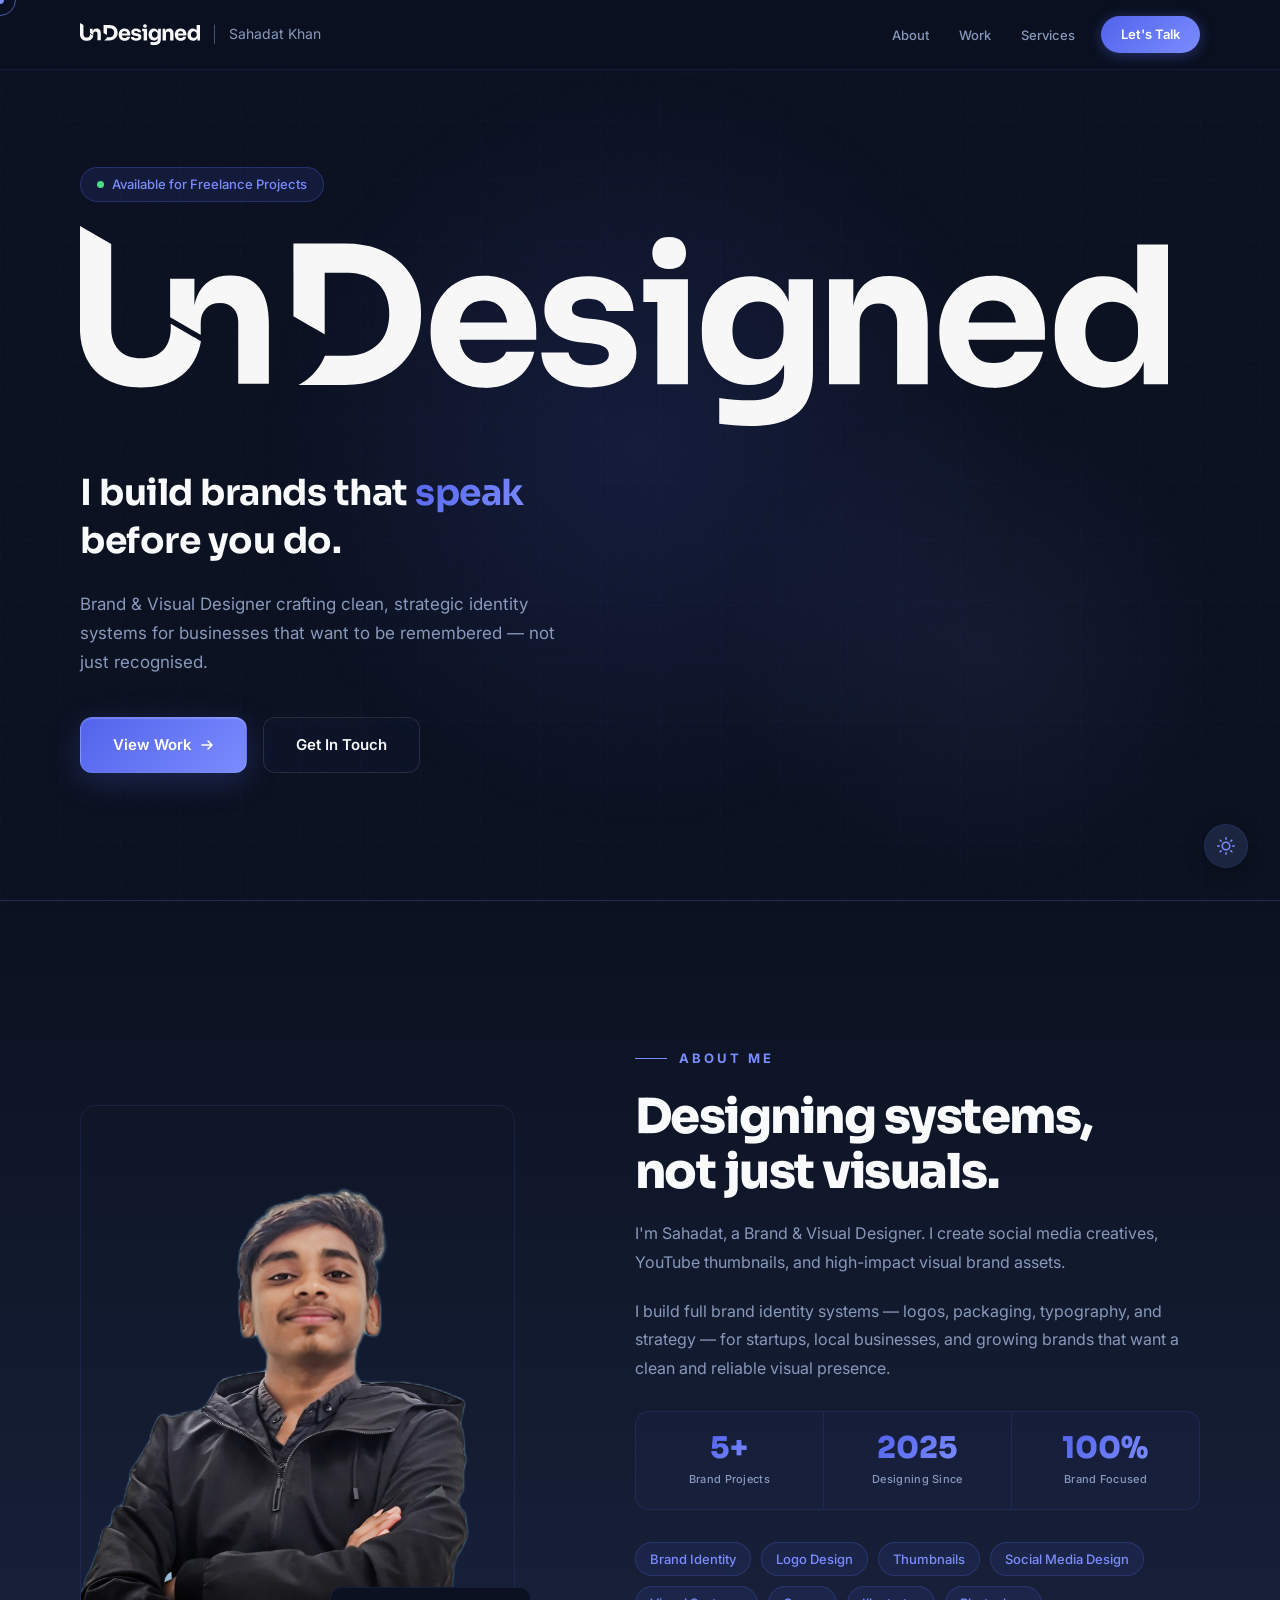
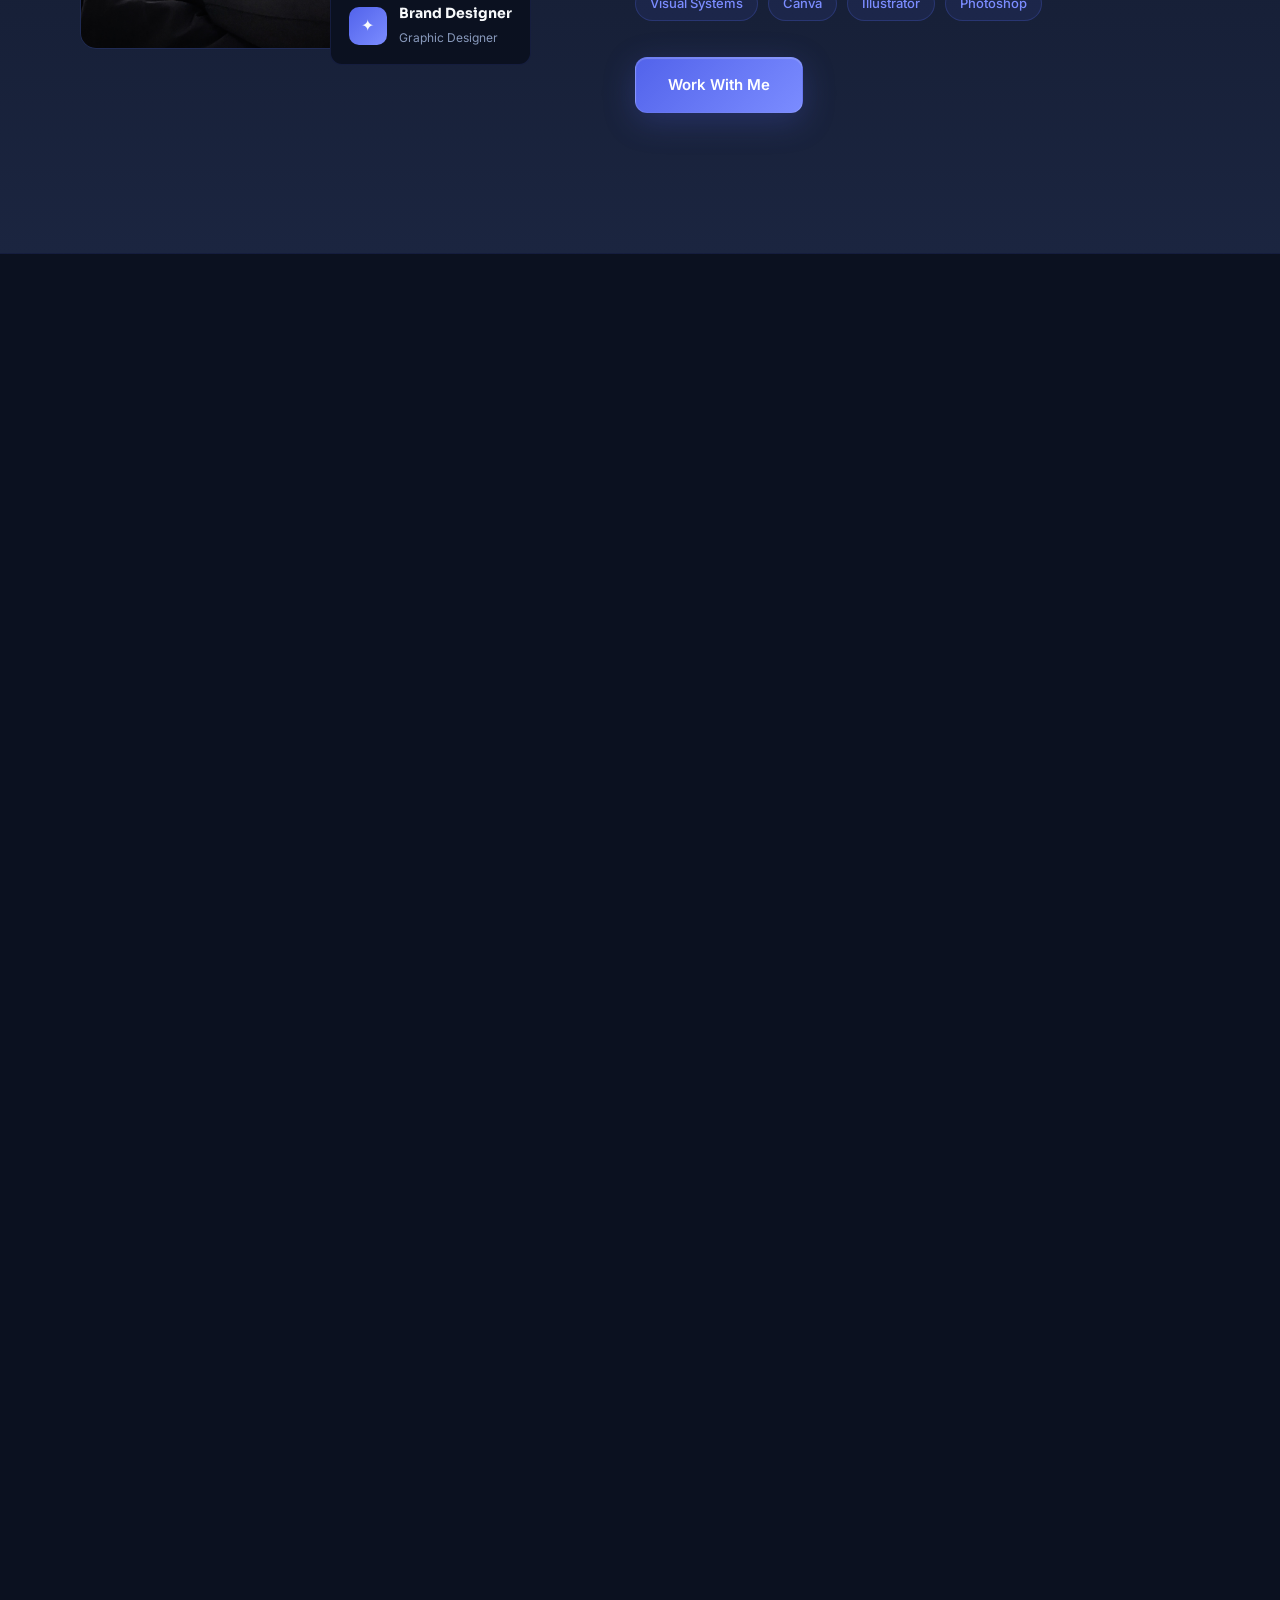
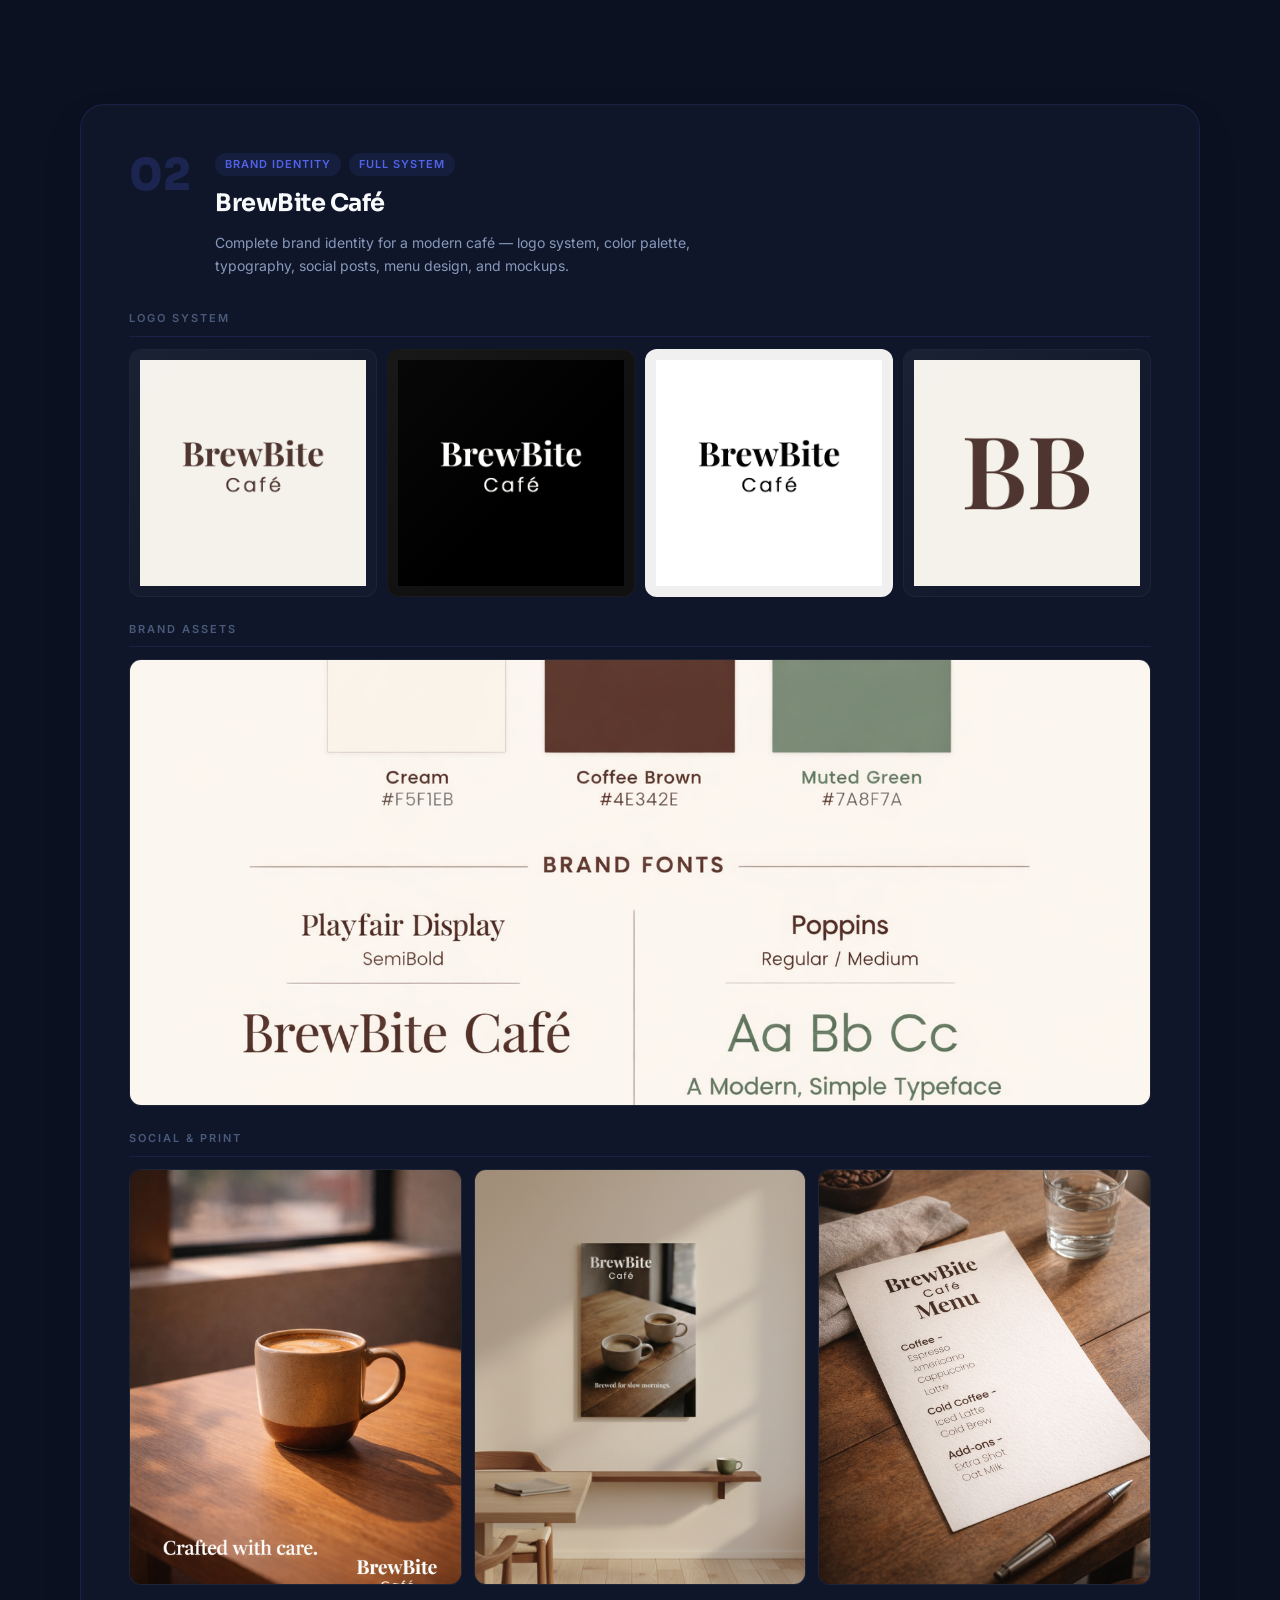
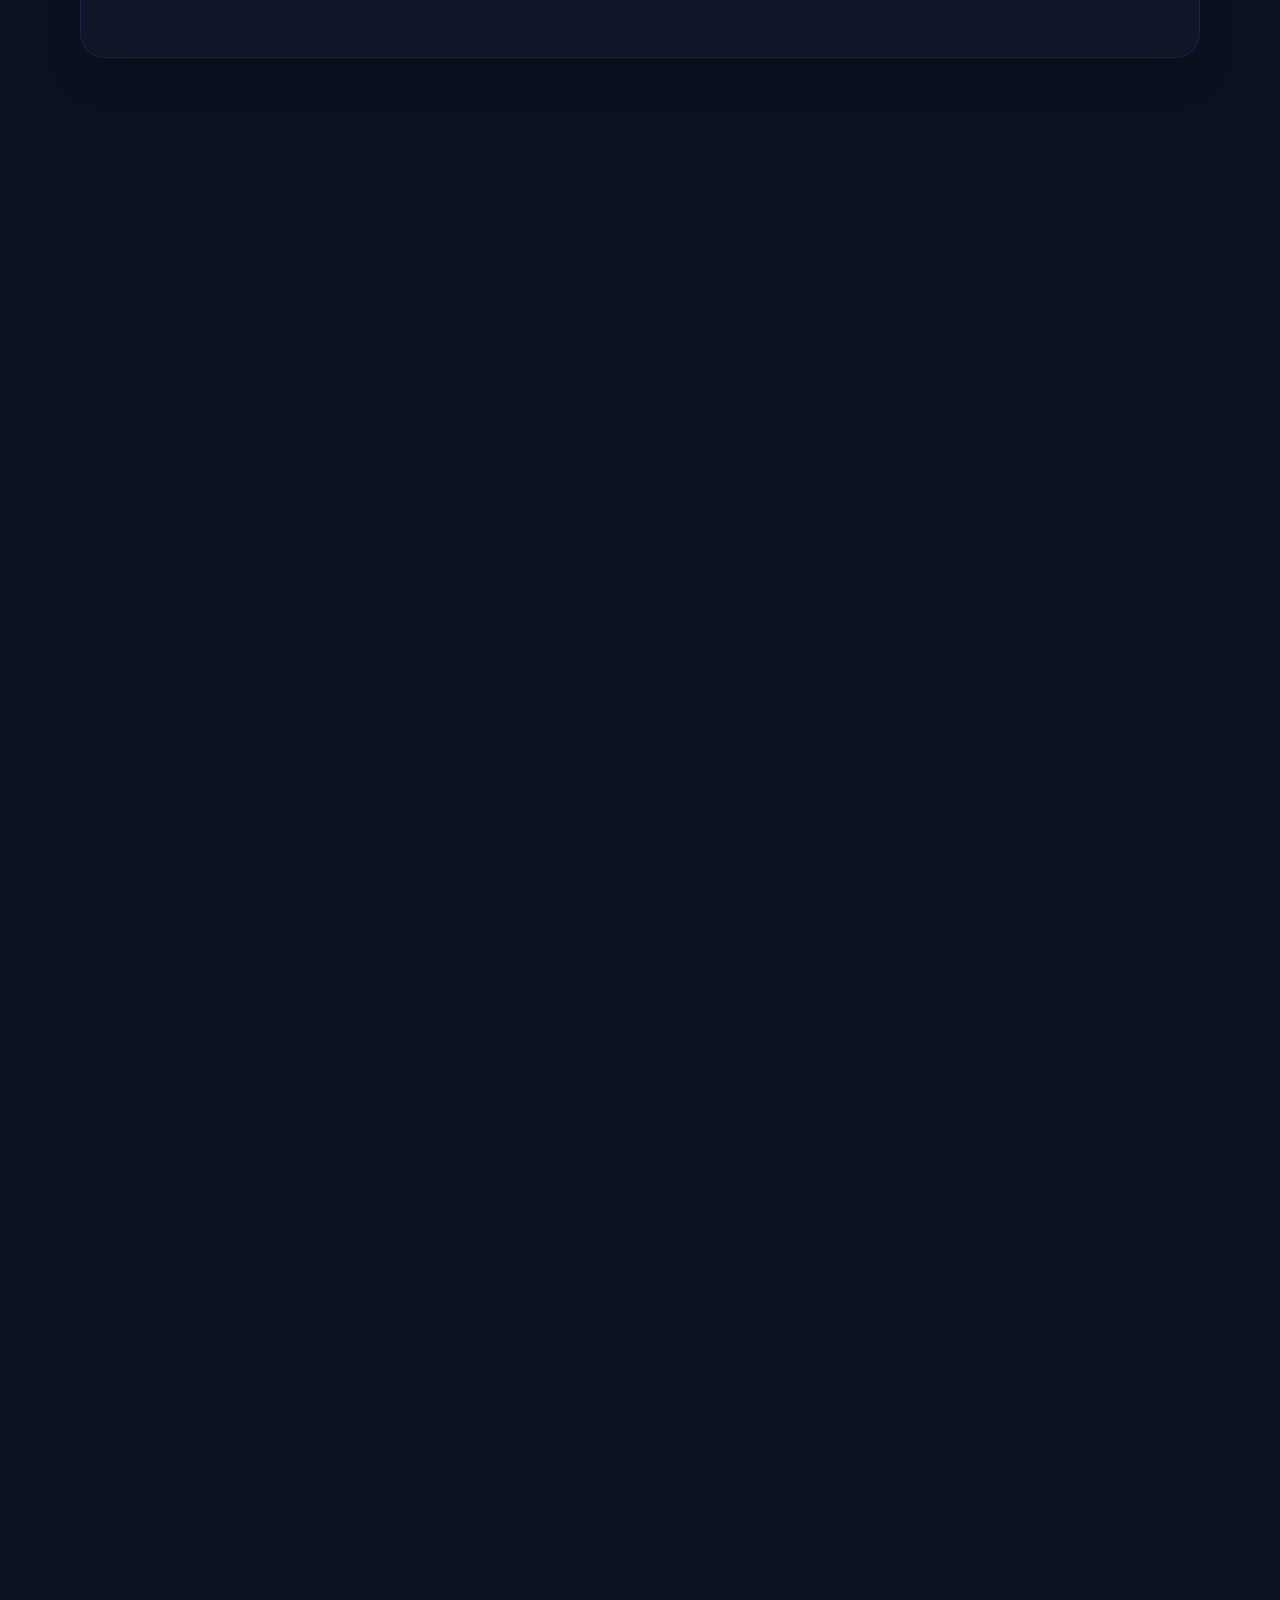
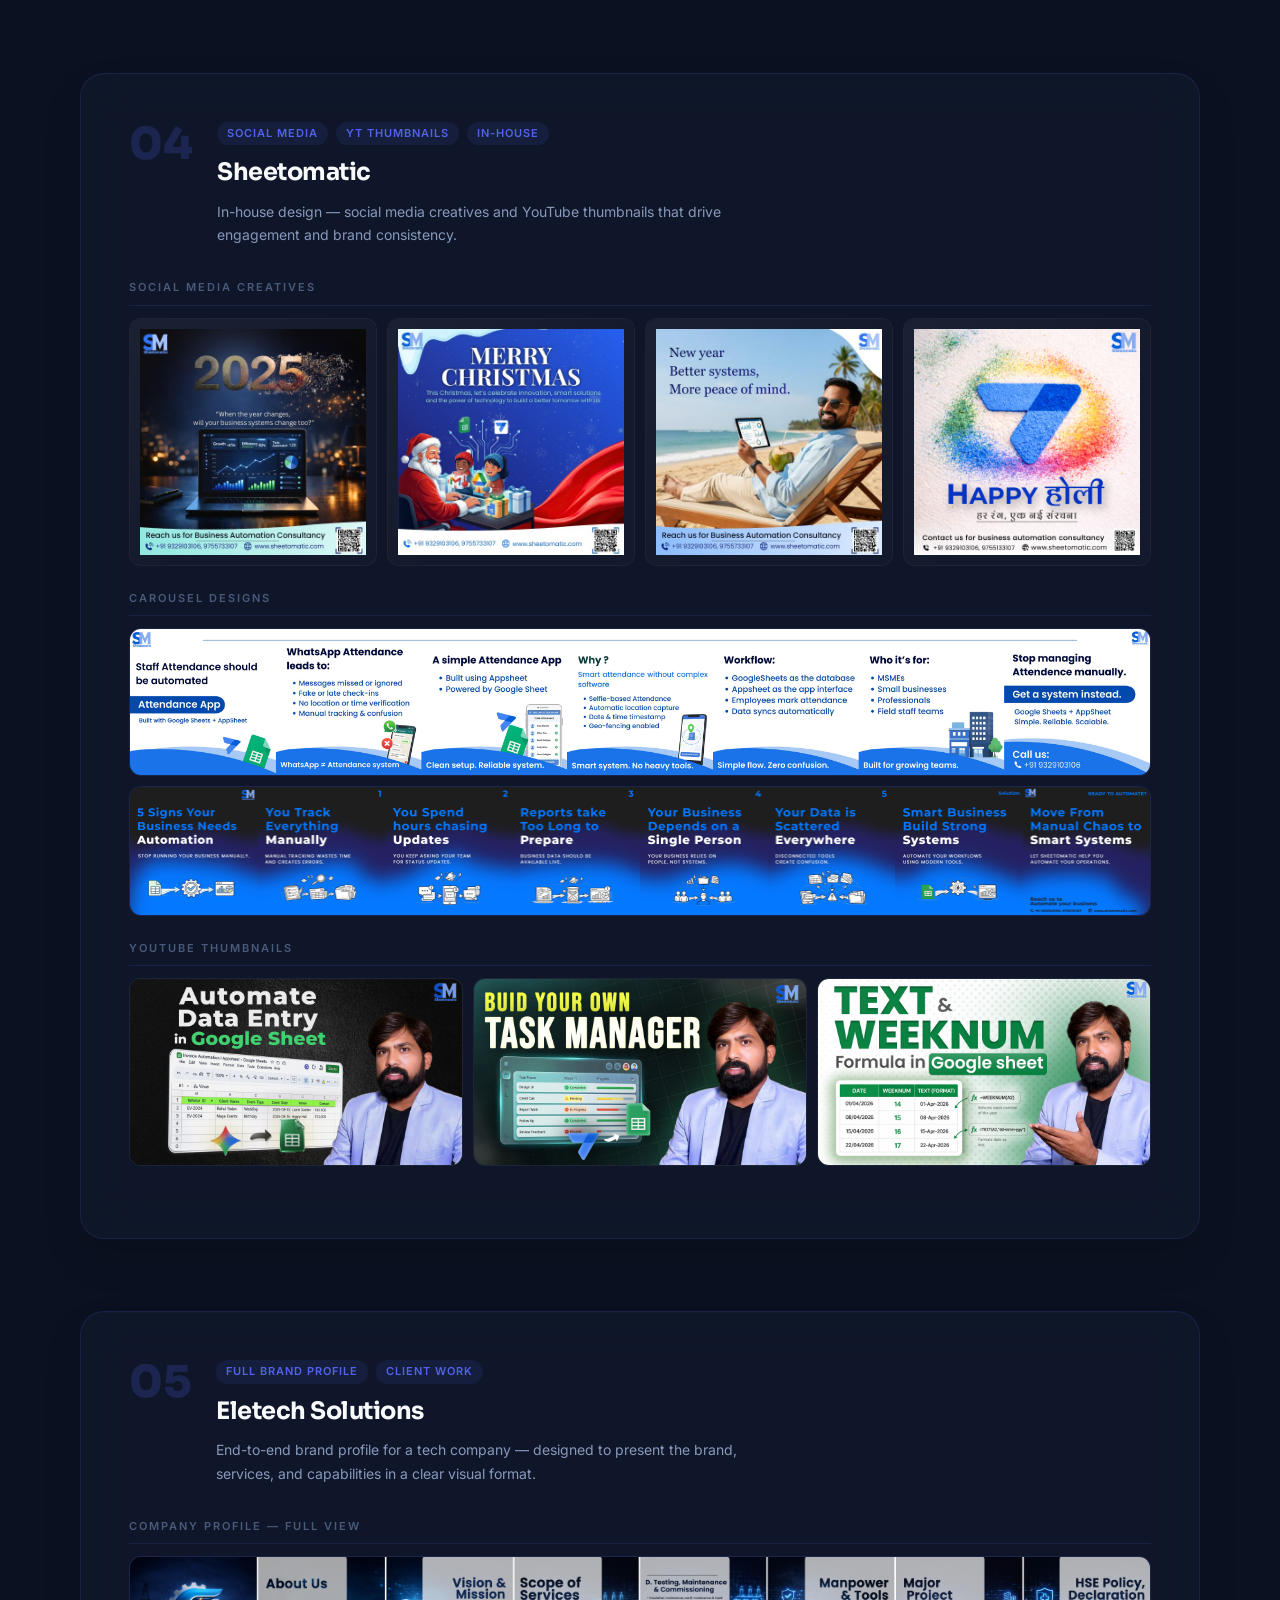
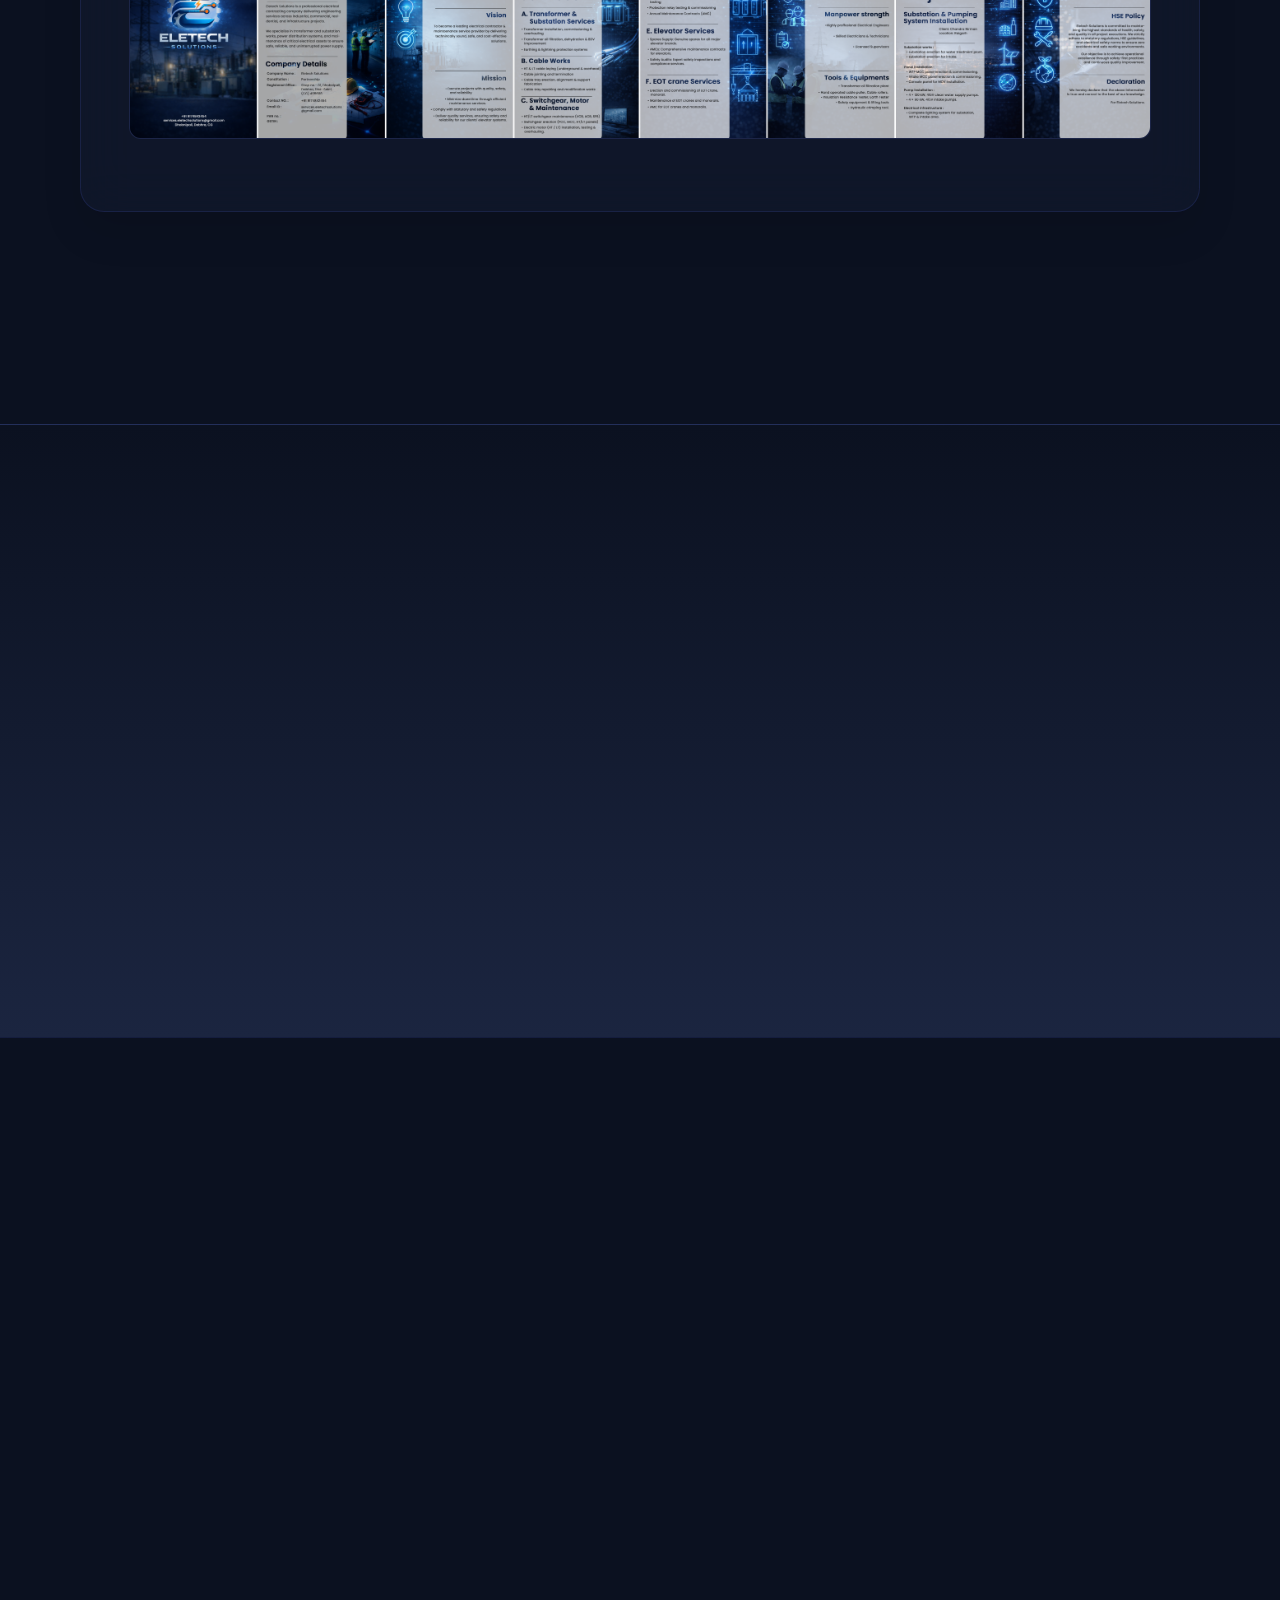
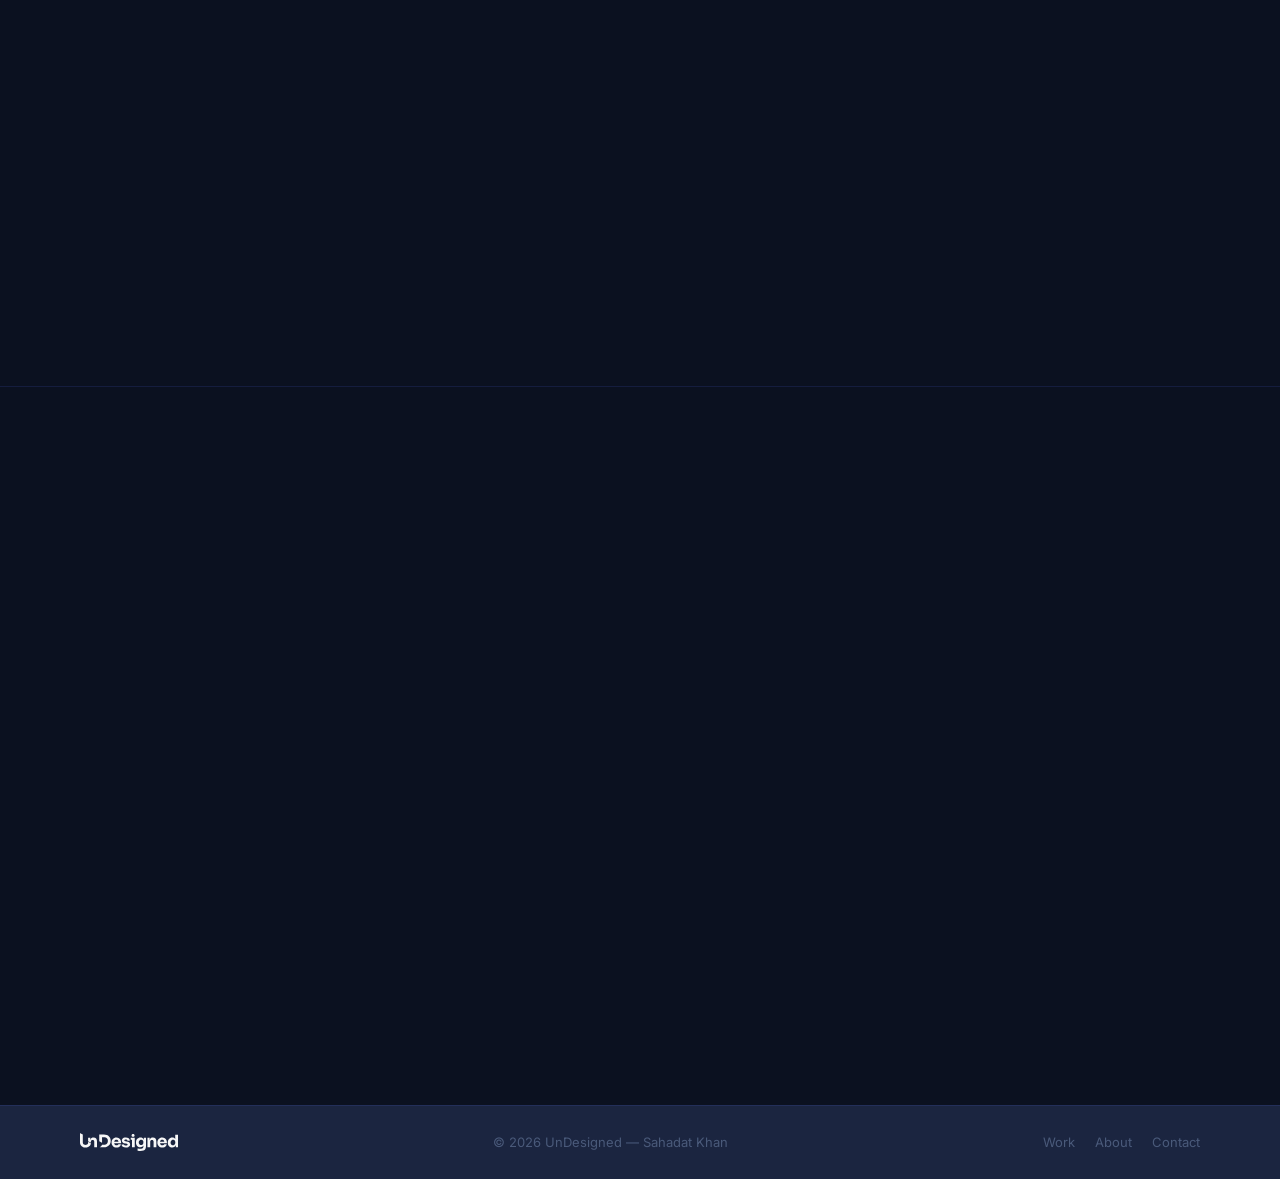
==== index.html @ 66d87f9f "Add files via upload" ====
<!DOCTYPE html>
<html lang="en">

<head>
  <meta charset="UTF-8" />
  <meta name="viewport" content="width=device-width, initial-scale=1.0" />
  <title>UnDesigned | Sahadat Khan</title>
  <meta name="description"
    content="Portfolio of Sahadat Khan — Brand & Visual Designer creating clean, strategic brand identities, logo systems, and visual systems for businesses." />
  <meta name="author" content="Sahadat Khan" />
  <meta name="keywords"
    content="Sahadat Khan, UnDesigned, Brand Designer, Logo Design, Visual Identity, Graphic Designer, Brand Identity, Social Media Design, Bhopal Designer, Indian Graphic Designer" />
  <meta name="robots" content="index, follow" />
  <meta name="google-site-verification" content="yFzTEDTWarodzRyk6BqdJRzDyFxJEC1rePec65aFAlQ" />
  <link rel="canonical" href="https://undesignedbysahadat.github.io/undesigned/" />
  <meta property="og:title" content="UnDesigned | Sahadat Khan — Brand & Visual Designer" />
  <meta property="og:description"
    content="Brand & Visual Designer creating clean, strategic brand identities and visual systems for businesses." />
  <meta property="og:type" content="website" />
  <meta property="og:url" content="https://undesignedbysahadat.github.io/undesigned/" />
  <meta property="og:image"
    content="https://undesignedbysahadat.github.io/undesigned/my Logo png/UnDesigned Logo_icon lite tp.png" />
  <meta property="og:site_name" content="UnDesigned" />
  <meta property="og:locale" content="en_IN" />
  <meta name="twitter:card" content="summary_large_image" />
  <meta name="twitter:title" content="UnDesigned | Sahadat Khan — Brand & Visual Designer" />
  <meta name="twitter:description"
    content="Brand & Visual Designer creating clean, strategic brand identities and visual systems for businesses." />
  <meta name="twitter:image"
    content="https://undesignedbysahadat.github.io/undesigned/my Logo png/UnDesigned Logo_icon lite tp.png" />
  <meta name="twitter:url" content="https://undesignedbysahadat.github.io/undesigned/" />
  <link rel="icon" type="image/svg+xml" href="my logo svg/UnDesigned Favicon dark-bg.svg" />
  <link rel="apple-touch-icon" href="my logo svg/UnDesigned Favicon dark-bg.svg" />
  <script
    type="application/ld+json">{"@context":"https://schema.org","@type":"Person","name":"Sahadat Khan","jobTitle":"Brand & Visual Designer","url":"https://undesignedbysahadat.github.io/undesigned/","image":"https://undesignedbysahadat.github.io/undesigned/images/sahadat.png","logo":"https://undesignedbysahadat.github.io/undesigned/my Logo png/UnDesigned Logo_icon lite tp.png","description":"Brand & Visual Designer specializing in logo systems, brand identity, and visual design for businesses.","email":"undesignedbysahadat@gmail.com","sameAs":["https://www.instagram.com/undesignedbysahadat/","https://wa.me/918305269282"],"knowsAbout":["Brand Identity","Logo Design","Visual Design","Social Media Design","Typography"]}</script>
  <link rel="preconnect" href="https://fonts.googleapis.com" />
  <link rel="preconnect" href="https://fonts.gstatic.com" crossorigin />
  <link
    href="https://fonts.googleapis.com/css2?family=Sora:wght@400;600;700;800&family=Inter:wght@400;500;600&display=swap"
    rel="stylesheet" />
  <link rel="stylesheet" href="style.css" />
  <script src="https://cdn.jsdelivr.net/npm/@emailjs/browser@4/dist/email.min.js"></script>
</head>

<body>

  <!-- PAGE LOADER -->
  <div class="page-loader" id="pageLoader">
    <div class="loader-logo">
      <img src="my logo svg/UnDesigned Logo_icon lite tp.svg" alt="UnDesigned" class="logo-lite" />
      <img src="my logo svg/UnDesigned Logo_icon dark tp.svg" alt="UnDesigned" class="logo-dark" />
      <div class="loader-bar">
        <div class="loader-fill" id="loaderFill"></div>
      </div>
    </div>
  </div>

  <!-- SCROLL PROGRESS BAR -->
  <div class="scroll-progress" id="scrollProgress"></div>

  <!-- BACK TO TOP & THEME TOGGLE FAB STACK -->
  <button class="back-to-top" id="backToTop" aria-label="Back to top">
    <svg width="18" height="18" viewBox="0 0 18 18" fill="none">
      <path d="M9 14V4M4 9l5-5 5 5" stroke="currentColor" stroke-width="1.8" stroke-linecap="round"
        stroke-linejoin="round" />
    </svg>
  </button>

  <button class="theme-toggle" id="themeToggle" aria-label="Toggle Theme">
    <svg class="sun-icon" width="18" height="18" viewBox="0 0 24 24" fill="none" stroke="currentColor" stroke-width="2"
      stroke-linecap="round" stroke-linejoin="round">
      <circle cx="12" cy="12" r="5"></circle>
      <line x1="12" y1="1" x2="12" y2="3"></line>
      <line x1="12" y1="21" x2="12" y2="23"></line>
      <line x1="4.22" y1="4.22" x2="5.64" y2="5.64"></line>
      <line x1="18.36" y1="18.36" x2="19.78" y2="19.78"></line>
      <line x1="1" y1="12" x2="3" y2="12"></line>
      <line x1="21" y1="12" x2="23" y2="12"></line>
      <line x1="4.22" y1="19.78" x2="5.64" y2="18.36"></line>
      <line x1="18.36" y1="5.64" x2="19.78" y2="4.22"></line>
    </svg>
    <svg class="moon-icon" width="18" height="18" viewBox="0 0 24 24" fill="none" stroke="currentColor" stroke-width="2"
      stroke-linecap="round" stroke-linejoin="round">
      <path d="M21 12.79A9 9 0 1 1 11.21 3 7 7 0 0 0 21 12.79z"></path>
    </svg>
  </button>

  <!-- LIGHTBOX -->
  <div class="lightbox" id="lightbox">
    <div class="lightbox-backdrop" id="lightboxBackdrop"></div>
    <button class="lightbox-close" id="lightboxClose">
      <svg width="20" height="20" viewBox="0 0 20 20" fill="none">
        <path d="M3 3l14 14M17 3L3 17" stroke="currentColor" stroke-width="2" stroke-linecap="round" />
      </svg>
    </button>
    <img class="lightbox-img" id="lightboxImg" src="" alt="" />
  </div>

  <!-- MOBILE MENU -->
  <div class="mobile-menu" id="mobileMenu">
    <ul>
      <li><a href="#about" class="mobile-link">About</a></li>
      <li><a href="#work" class="mobile-link">Work</a></li>
      <li><a href="#services" class="mobile-link">Services</a></li>
      <li><a href="#contact" class="mobile-link mobile-link-cta">Let's Talk</a></li>
    </ul>
  </div>

  <div class="cursor-dot" id="cursorDot"></div>
  <div class="cursor-ring" id="cursorRing"></div>

  <!-- NAVBAR -->
  <nav class="navbar fullwidth" id="navbar">
    <div class="nav-inner" id="navInner">
      <a href="#home" class="nav-logo">
        <img src="my logo svg/UnDesigned Logo_wordmark lite.svg" alt="UnDesigned" class="nav-logo-wordmark logo-lite" />
        <img src="my logo svg/UnDesigned Logo_wordmark dark.svg" alt="UnDesigned" class="nav-logo-wordmark logo-dark" />
        <span class="nav-logo-sep">|</span>
        <span class="nav-logo-name">Sahadat Khan</span>
      </a>
      <ul class="nav-links" id="navLinks">
        <li><a href="#about">About</a></li>
        <li><a href="#work">Work</a></li>
        <li><a href="#services">Services</a></li>
      </ul>
      <a href="#contact" class="nav-cta">Let's Talk</a>
      <button class="hamburger" id="hamburger" aria-label="Menu">
        <span></span><span></span><span></span>
      </button>
    </div>
  </nav>

  <!-- HERO — stats removed -->
  <section class="hero" id="home">
    <div class="hero-grid-lines"></div>
    <div class="hero-glow"></div>
    <div class="hero-glow-2"></div>
    <div class="hero-content">
      <div class="hero-badge">
        <span class="badge-dot"></span>
        Available for Freelance Projects
      </div>
      <div class="hero-big-title">
        <img src="my logo svg/UnDesigned Logo_wordmark lite.svg" alt="UnDesigned" class="hero-wordmark logo-lite" />
        <img src="my logo svg/UnDesigned Logo_wordmark dark.svg" alt="UnDesigned" class="hero-wordmark logo-dark" />
      </div>
      <h1 class="hero-title">
        I build brands that <span class="accent-word">speak</span><br>before you do.
      </h1>
      <p class="hero-subtitle">
        Brand & Visual Designer crafting clean, strategic identity systems for businesses that want to be remembered —
        not just recognised.
      </p>
      <div class="hero-actions">
        <a href="#work" class="btn-primary">
          View Work
          <svg width="14" height="14" viewBox="0 0 14 14" fill="none">
            <path d="M2 7h10M8 3l4 4-4 4" stroke="currentColor" stroke-width="1.5" stroke-linecap="round"
              stroke-linejoin="round" />
          </svg>
        </a>
        <a href="#contact" class="btn-secondary">Get In Touch</a>
      </div>
    </div>
  </section>

  <!-- ABOUT — stats moved here -->
  <section id="about">
    <div class="about-grid">
      <div class="about-image-wrap reveal">
        <div class="about-image-box">
          <img src="otheri imgs/sahadat.png" alt="Sahadat Khan" />
        </div>
        <div class="about-image-badge">
          <div class="badge-icon">✦</div>
          <div class="badge-text">
            <strong>Brand Designer</strong>
            <span>Graphic Designer</span>
          </div>
        </div>
      </div>
      <div class="about-text reveal">
        <div class="section-label">About Me</div>
        <h2 class="section-title">Designing systems,<br>not just visuals.</h2>
        <p class="about-desc">
          I'm Sahadat, a Brand & Visual Designer. I create social
          media creatives, YouTube thumbnails, and high-impact visual brand assets.
        </p>
        <p class="about-desc">
          I build full brand identity systems — logos, packaging, typography, and strategy — for
          startups, local businesses, and growing brands that want a clean and reliable visual presence.
        </p>

        <!-- STATS with counter animation -->
        <div class="about-stats">
          <div class="about-stat">
            <div class="about-stat-number" data-target="5" data-suffix="+">0</div>
            <div class="about-stat-label">Brand Projects</div>
          </div>
          <div class="about-stat">
            <div class="about-stat-number" data-target="2025" data-suffix="">0</div>
            <div class="about-stat-label">Designing Since</div>
          </div>
          <div class="about-stat">
            <div class="about-stat-number" data-target="100" data-suffix="%">0</div>
            <div class="about-stat-label">Brand Focused</div>
          </div>
        </div>

        <div class="about-skills">
          <span class="skill-tag">Brand Identity</span>
          <span class="skill-tag">Logo Design</span>
          <span class="skill-tag">Thumbnails</span>
          <span class="skill-tag">Social Media Design</span>
          <span class="skill-tag">Visual Systems</span>
          <span class="skill-tag">Canva</span>
          <span class="skill-tag">Illustrator</span>
          <span class="skill-tag">Photoshop</span>
        </div>
        <a href="#contact" class="btn-primary">Work With Me</a>
      </div>
    </div>
  </section>

  <!-- WORK -->
  <section id="work">
    <div class="work-header reveal">
      <div>
        <div class="section-label">Selected Work</div>
        <h2 class="section-title">Brand ecosystems<br>I've built.</h2>
      </div>
      <p class="section-subtitle" style="margin:0;max-width:300px;">Each project is a complete visual system — not just
        a logo.</p>
    </div>

    <!-- 01 LOGO FOLIO -->
    <div class="project-section reveal" id="proj-logos">
      <div class="proj-header">
        <div class="proj-index">01</div>
        <div>
          <div class="card-tags"><span class="card-tag">Logo Design</span><span class="card-tag">Multi-project</span>
          </div>
          <h3 class="proj-title">Logo Folio</h3>
          <p class="proj-desc">A curated collection of logos across different industries — showing range, strategic
            thinking, and visual style.</p>
        </div>
      </div>
      <div class="proj-assets-grid logos-grid">
        <div class="asset-cell lightbox-trigger"><img src="my logo svg/UnDesigned Logo_icon lite tp.svg"
            alt="UnDesigned Logo" /></div>
        <div class="asset-cell lightbox-trigger"><img src="brewbite images/BrewBite Logo Primary.png"
            alt="BrewBite Primary" />
        </div>
        <div class="asset-cell lightbox-trigger dark-cell"><img src="brewbite images/BrewBite Logo White.png"
            alt="BrewBite White" /></div>
        <div class="asset-cell lightbox-trigger light-cell"><img src="brewbite images/BrewBite Logo Black.png"
            alt="BrewBite Black" /></div>
        <div class="asset-cell lightbox-trigger"><img src="brewbite images/BrewBite Icon.png" alt="BrewBite Icon" />
        </div>
        <div class="asset-cell lightbox-trigger"><img src="logofolio/Dream girl's wear shop logo.jpeg"
            alt="Dream Girl Logo" /></div>
      </div>
    </div>

    <!-- 02 BREWBITE -->
    <div class="project-section reveal" id="proj-brewbite">
      <div class="proj-header">
        <div class="proj-index">02</div>
        <div>
          <div class="card-tags"><span class="card-tag">Brand Identity</span><span class="card-tag">Full System</span>
          </div>
          <h3 class="proj-title">BrewBite Café</h3>
          <p class="proj-desc">Complete brand identity for a modern café — logo system, color palette, typography,
            social posts, menu design, and mockups.</p>
        </div>
      </div>
      <div class="proj-subsection">
        <div class="proj-sub-label">Logo System</div>
        <div class="proj-assets-grid brewbite-logos">
          <div class="asset-cell lightbox-trigger"><img src="brewbite images/BrewBite Logo Primary.png"
              alt="Primary Logo" />
          </div>
          <div class="asset-cell lightbox-trigger dark-cell"><img src="brewbite images/BrewBite Logo White.png"
              alt="White Logo" /></div>
          <div class="asset-cell lightbox-trigger light-cell"><img src="brewbite images/BrewBite Logo Black.png"
              alt="Black Logo" /></div>
          <div class="asset-cell lightbox-trigger"><img src="brewbite images/BrewBite Icon.png" alt="Icon Logo" /></div>
        </div>
      </div>
      <div class="proj-subsection">
        <div class="proj-sub-label">Brand Assets</div>
        <div class="proj-assets-grid">
          <div class="asset-cell lightbox-trigger wide-cell"><img src="brewbite images/BrewBite Brand Assets.png"
              alt="Brand Assets" /></div>
        </div>
      </div>
      <div class="proj-subsection">
        <div class="proj-sub-label">Social & Print</div>
        <div class="proj-assets-grid brew-print">
          <div class="asset-cell lightbox-trigger brew-print-cell"><img
              src="brewbite images/BrewBite SM ProductFocus.png" alt="Social Post" /></div>
          <div class="asset-cell lightbox-trigger brew-print-cell"><img src="brewbite images/BrewBite Poster Mockup.png"
              alt="Poster Mockup" /></div>
          <div class="asset-cell lightbox-trigger brew-print-cell"><img src="brewbite images/BrewBite Menu Mockup.png"
              alt="Menu Mockup" /></div>
        </div>
      </div>
    </div>

    <!-- 03 GLOWERA -->
    <div class="project-section reveal" id="proj-glowera">
      <div class="proj-header">
        <div class="proj-index">03</div>
        <div>
          <div class="card-tags"><span class="card-tag">Skincare Brand</span><span class="card-tag">Self-initiated
              Concept</span></div>
          <h3 class="proj-title">Glowera</h3>
          <p class="proj-desc">Self-initiated skincare brand concept — identity system, packaging design for serum,
            cream & product box, and social creatives.</p>
        </div>
      </div>
      <div class="proj-subsection">
        <div class="proj-sub-label">Brand Identity</div>
        <div class="proj-assets-grid glowera-identity">
          <div class="placeholder-cell square-cell">+ Logo</div>
          <div class="placeholder-cell square-cell">+ Color Palette</div>
          <div class="placeholder-cell square-cell">+ Typography</div>
        </div>
      </div>
      <div class="proj-subsection">
        <div class="proj-sub-label">Packaging</div>
        <div class="proj-assets-grid glowera-pack">
          <div class="placeholder-cell tall-cell">+ Serum Bottle</div>
          <div class="placeholder-cell tall-cell">+ Cream Jar</div>
          <div class="placeholder-cell tall-cell">+ Product Box</div>
        </div>
      </div>
      <div class="proj-subsection">
        <div class="proj-sub-label">Social Creatives</div>
        <div class="proj-assets-grid glowera-social">
          <div class="placeholder-cell square-cell">+ Social Creative 1</div>
          <div class="placeholder-cell square-cell">+ Social Creative 2</div>
          <div class="placeholder-cell square-cell">+ Social Creative 3</div>
          <div class="placeholder-cell square-cell">+ Social Creative 4</div>
        </div>
      </div>
    </div>

    <!-- 04 SHEETOMATIC -->
    <div class="project-section reveal" id="proj-sheetomatic">
      <div class="proj-header">
        <div class="proj-index">04</div>
        <div>
          <div class="card-tags"><span class="card-tag">Social Media</span><span class="card-tag">YT
              Thumbnails</span><span class="card-tag">In-house</span></div>
          <h3 class="proj-title">Sheetomatic</h3>
          <p class="proj-desc">In-house design — social media creatives and YouTube thumbnails that
            drive engagement and brand consistency.</p>
        </div>
      </div>
      <div class="proj-subsection">
        <div class="proj-sub-label">Social Media Creatives</div>
        <div class="proj-assets-grid sheet-social">
          <div class="asset-cell lightbox-trigger ratio-1-1"><img src="sheetomatic/Diwali Post.jpg" alt="Diwali Post" />
          </div>
          <div class="asset-cell lightbox-trigger ratio-1-1"><img src="sheetomatic/Christmas Post.jpg"
              alt="Christmas Post" /></div>
          <div class="asset-cell lightbox-trigger ratio-1-1"><img src="sheetomatic/New Year Post.jpg"
              alt="New Year Post" />
          </div>
          <div class="asset-cell lightbox-trigger ratio-1-1"><img src="sheetomatic/Holi post.png" alt="Holi Post" />
          </div>
        </div>
      </div>
      <div class="proj-subsection">
        <div class="proj-sub-label">Carousel Designs</div>
        <div class="carousel-full-wrap">
          <img src="sheetomatic/Carousel Attendance.png" alt="Carousel 1" class="carousel-full-img" />
        </div>
        <div class="carousel-full-wrap" style="margin-top:10px;">
          <img src="sheetomatic/automation carousel horizontal.png" alt="Carousel 2" class="carousel-full-img" />
        </div>
      </div>
      <div class="proj-subsection">
        <div class="proj-sub-label">YouTube Thumbnails</div>
        <div class="proj-assets-grid yt-grid">
          <div class="asset-cell lightbox-trigger ratio-16-9"><img src="sheetomatic/automate data entry thumbnail.png"
              alt="YT Thumbnail 1" /></div>
          <div class="asset-cell lightbox-trigger ratio-16-9"><img src="sheetomatic/own task manager thumbnail.png"
              alt="YT Thumbnail 2" /></div>
          <div class="asset-cell lightbox-trigger ratio-16-9"><img src="sheetomatic/Text & Weeknum thumbnail.png"
              alt="YT Thumbnail 3" /></div>
        </div>
      </div>
    </div>

    <!-- 05 ELETECH -->
    <div class="project-section reveal" id="proj-eletech">
      <div class="proj-header">
        <div class="proj-index">05</div>
        <div>
          <div class="card-tags"><span class="card-tag">Full Brand Profile</span><span class="card-tag">Client
              Work</span></div>
          <h3 class="proj-title">Eletech Solutions</h3>
          <p class="proj-desc">End-to-end brand profile for a tech company — designed to present the brand, services,
            and capabilities in a clear visual format.</p>
        </div>
      </div>
      <div class="proj-subsection">
        <div class="proj-sub-label">Company Profile — Full View</div>
        <div class="eletech-profile-wrap">
          <img src="otheri imgs/profile horizontal.png" alt="Eletech Company Profile" class="eletech-profile-img" />
        </div>
      </div>
    </div>

  </section>

  <!-- SERVICES -->
  <section id="services" class="services-section">
    <div class="reveal">
      <div class="section-label">What I Do</div>
      <h2 class="section-title">Services built for<br>real business impact.</h2>
    </div>
    <div class="services-grid">
      <div class="service-card reveal">
        <div class="service-header">
          <div class="service-icon">◈</div>
          <div class="service-title">Logo & Brand Identity</div>
          <div class="service-arrow">↓</div>
        </div>
        <div class="service-body">
          <p class="service-desc">Clean, strategic brand design built to leave a lasting mark, from standalone logos to
            full visual identity systems.</p>
          <ul class="service-list">
            <li>Logos Only (Strategic Visual Marks)</li>
            <li>Full Brand System & Strategy</li>
            <li>Custom Color & Typography Systems</li>
            <li>Complete Brand Guidelines</li>
          </ul>
        </div>
      </div>
      <div class="service-card reveal">
        <div class="service-header">
          <div class="service-icon">◆</div>
          <div class="service-title">Visual & Content Design</div>
          <div class="service-arrow">↓</div>
        </div>
        <div class="service-body">
          <p class="service-desc">High-performance social media creatives, carousels, YouTube thumbnails, brand
            profiles, packaging, and content templates that drive engagement.</p>
          <ul class="service-list">
            <li>Social Media Creatives (Instagram / LinkedIn)</li>
            <li>Carousel Designs</li>
            <li>High-CTR YouTube Thumbnails</li>
            <li>Company / Brand Profile Design</li>
            <li>Packaging Design</li>
            <li>Reels & Stories Cover Assets</li>
            <li>Canva & Illustrator Template Sets</li>
          </ul>
        </div>
      </div>
    </div>
  </section>

  <!-- FAQ -->
  <section id="faq" class="faq-section">
    <div class="faq-inner reveal">
      <div class="section-label">FAQ</div>
      <h2 class="section-title">Frequently asked<br>questions.</h2>
      <div class="faq-grid">
        <div class="faq-item">
          <button class="faq-question">
            <span>What is your design process?</span>
            <span class="faq-arrow">
              <svg width="12" height="12" viewBox="0 0 12 12" fill="none">
                <path d="M2.5 4.5l3.5 3.5 3.5-3.5" stroke="currentColor" stroke-width="1.8" stroke-linecap="round"
                  stroke-linejoin="round" />
              </svg>
            </span>
          </button>
          <div class="faq-answer">
            <p>My process starts with research and strategy. We define your brand goals, target audience, and visual
              style first. Then, I design concepts, refine them based on your feedback, and deliver the final assets
              ready for print and digital use.</p>
          </div>
        </div>
        <div class="faq-item">
          <button class="faq-question">
            <span>What deliverables are included in a full branding project?</span>
            <span class="faq-arrow">
              <svg width="12" height="12" viewBox="0 0 12 12" fill="none">
                <path d="M2.5 4.5l3.5 3.5 3.5-3.5" stroke="currentColor" stroke-width="1.8" stroke-linecap="round"
                  stroke-linejoin="round" />
              </svg>
            </span>
          </button>
          <div class="faq-answer">
            <p>A full brand identity includes a comprehensive logo system (primary, wordmark, submark, and favicon in
              all print/web formats like AI, SVG, PNG, and PDF), a custom color palette, typography guidelines, brand
              elements/patterns, and a Brand Guideline PDF.</p>
          </div>
        </div>
        <div class="faq-item">
          <button class="faq-question">
            <span>How long does a typical project take?</span>
            <span class="faq-arrow">
              <svg width="12" height="12" viewBox="0 0 12 12" fill="none">
                <path d="M2.5 4.5l3.5 3.5 3.5-3.5" stroke="currentColor" stroke-width="1.8" stroke-linecap="round"
                  stroke-linejoin="round" />
              </svg>
            </span>
          </button>
          <div class="faq-answer">
            <p>Brand identity systems usually take 2 to 3 weeks from strategy to delivery. For social creatives or
              thumbnails, turnaround is typically 24-48 hours depending on requirements and availability.</p>
          </div>
        </div>
        <div class="faq-item">
          <button class="faq-question">
            <span>Do you design templates that I can edit myself?</span>
            <span class="faq-arrow">
              <svg width="12" height="12" viewBox="0 0 12 12" fill="none">
                <path d="M2.5 4.5l3.5 3.5 3.5-3.5" stroke="currentColor" stroke-width="1.8" stroke-linecap="round"
                  stroke-linejoin="round" />
              </svg>
            </span>
          </button>
          <div class="faq-answer">
            <p>Yes! I design editable, premium Canva or Illustrator templates for social media posts, stories, and
              presentations so you can easily maintain brand consistency on the fly.</p>
          </div>
        </div>
        <div class="faq-item">
          <button class="faq-question">
            <span>How do we get started?</span>
            <span class="faq-arrow">
              <svg width="12" height="12" viewBox="0 0 12 12" fill="none">
                <path d="M2.5 4.5l3.5 3.5 3.5-3.5" stroke="currentColor" stroke-width="1.8" stroke-linecap="round"
                  stroke-linejoin="round" />
              </svg>
            </span>
          </button>
          <div class="faq-answer">
            <p>Simply scroll down to the Contact section, choose your service type, and share your project details. You
              can also book a call or message me directly on WhatsApp to chat instantly!</p>
          </div>
        </div>
      </div>
    </div>
  </section>

  <!-- CONTACT -->
  <section id="contact">
    <div class="contact-inner reveal">
      <div class="section-label">Contact</div>
      <h2 class="section-title">Let's build something<br>worth remembering.</h2>
      <p class="section-subtitle" style="margin:16px auto 0;text-align:center;">
        Whether you need a full brand identity or a quick creative — I'd love to hear about your project.
      </p>
      <a href="mailto:undesignedbysahadat@gmail.com" class="contact-email">undesignedbysahadat@gmail.com</a>

      <div class="contact-socials">
        <!-- WhatsApp -->
        <a href="https://wa.me/918305269282?text=Hi%20Sahadat!%20I%20came%20across%20your%20portfolio%20and%20I%27m%20interested%20in%20working%20with%20you.%20Could%20we%20discuss%20my%20project%3F"
          target="_blank" class="social-btn" aria-label="Chat on WhatsApp">
          <img src="otheri imgs/whatsapp icon.svg" alt="WhatsApp" class="social-btn-icon whatsapp-icon" width="18"
            height="18" />
          WhatsApp
        </a>
        <!-- Instagram -->
        <a href="https://www.instagram.com/undesignedbysahadat/" target="_blank" class="social-btn"
          aria-label="Visit Instagram">
          <svg class="social-btn-icon" width="18" height="18" viewBox="0 0 24 24" fill="none" stroke="currentColor"
            stroke-width="2" stroke-linecap="round" stroke-linejoin="round">
            <rect x="2" y="2" width="20" height="20" rx="5" ry="5"></rect>
            <path d="M16 11.37A4 4 0 1 1 12.63 8 4 4 0 0 1 16 11.37z"></path>
            <line x1="17.5" y1="6.5" x2="17.51" y2="6.5"></line>
          </svg>
          Instagram
        </a>
        <!-- Book a Call -->
        <a href="YOUR_CALENDLY_LINK" target="_blank" class="social-btn" id="calendlyBtn" aria-label="Book a Call">
          <svg class="social-btn-icon" width="18" height="18" viewBox="0 0 24 24" fill="none" stroke="currentColor"
            stroke-width="2" stroke-linecap="round" stroke-linejoin="round">
            <rect x="3" y="4" width="18" height="18" rx="2" ry="2"></rect>
            <line x1="16" y1="2" x2="16" y2="6"></line>
            <line x1="8" y1="2" x2="8" y2="6"></line>
            <line x1="3" y1="10" x2="21" y2="10"></line>
          </svg>
          Book a Call
        </a>
        <!-- Email form trigger -->
        <button class="social-btn form-trigger" id="formTrigger" aria-label="Open Project Form">
          <svg class="social-btn-icon" width="18" height="18" viewBox="0 0 24 24" fill="none" stroke="currentColor"
            stroke-width="2" stroke-linecap="round" stroke-linejoin="round">
            <path d="M4 4h16c1.1 0 2 .9 2 2v12c0 1.1-.9 2-2 2H4c-1.1 0-2-.9-2-2V6c0-1.1.9-2 2-2z"></path>
            <polyline points="22,6 12,13 2,6"></polyline>
          </svg>
          Send Project Details
        </button>
      </div>

      <div class="contact-form-wrap" id="contactFormWrap">
        <form class="contact-form" id="contactForm">
          <div class="form-row">
            <div class="form-group">
              <label>Your Name</label>
              <input type="text" name="from_name" placeholder="John Doe" required />
            </div>
            <div class="form-group">
              <label>Email Address</label>
              <input type="email" name="reply_to" placeholder="you@example.com" required />
            </div>
          </div>
          <div class="form-group">
            <label>Project Type</label>
            <select name="project_type">
              <option value="">Select a service...</option>
              <option value="Brand Identity">Brand Identity Design</option>
              <option value="Logo Design">Logo Design</option>
              <option value="Social Media">Social & Content Design</option>
              <option value="Print Design">Print Design</option>
              <option value="Other">Other</option>
            </select>
          </div>
          <div class="form-group">
            <label>Tell me about your project</label>
            <textarea name="message" rows="4" placeholder="Brief description of what you need..."></textarea>
          </div>
          <button type="submit" class="btn-primary form-submit" id="formSubmitBtn">
            Send Message
            <svg width="14" height="14" viewBox="0 0 14 14" fill="none">
              <path d="M2 7h10M8 3l4 4-4 4" stroke="currentColor" stroke-width="1.5" stroke-linecap="round"
                stroke-linejoin="round" />
            </svg>
          </button>
          <div class="form-success" id="formSuccess">✅ Message sent! I'll get back to you within 24 hours.</div>
          <div class="form-error" id="formError">❌ Something went wrong. Please email me directly.</div>
        </form>
      </div>
    </div>
  </section>

  <!-- FOOTER -->
  <footer>
    <div class="footer-logo">
      <img src="my logo svg/UnDesigned Logo_wordmark lite.svg" alt="UnDesigned" class="footer-wordmark logo-lite" />
      <img src="my logo svg/UnDesigned Logo_wordmark dark.svg" alt="UnDesigned" class="footer-wordmark logo-dark" />
    </div>
    <div class="footer-copy">© 2026 UnDesigned — Sahadat Khan</div>
    <div class="footer-links">
      <a href="#work">Work</a>
      <a href="#about">About</a>
      <a href="#contact">Contact</a>
    </div>
  </footer>

  <script src="script.js"></script>
</body>

</html>
---- style.css ----
/* ═══════════════════════════════════════
   UnDesigned — style.css (COMPLETE)
   Sahadat Khan | Brand & Visual Designer
═══════════════════════════════════════ */

*,
*::before,
*::after {
  box-sizing: border-box;
  margin: 0;
  padding: 0;
}

:root {
  --dark: #0B1120;
  --dark2: #1B2540;
  --surface: #F8FAFC;
  --accent: #5263EB;
  --accent-light: #7B8CFF;
  --text-dim: #8899BB;
  --text-muted: #4A5A7A;
  --border: rgba(82, 99, 235, 0.15);
  --grad-a: linear-gradient(135deg, #5263EB, #7B8CFF);
  --grad-b: linear-gradient(180deg, #0B1120, #1B2540);
  --card-bg: rgba(27, 37, 64, 0.3);
  --service-card-bg: rgba(11, 17, 32, 0.7);
  --contact-form-bg: rgba(27, 37, 64, 0.4);
  --nav-bg: rgba(11, 17, 32, 0.45);
  --nav-island-bg: rgba(11, 17, 32, 0.5);
  --nav-island-border: rgba(255, 255, 255, 0.1);
  --mobile-menu-bg: rgba(11, 17, 32, 0.98);
  --cursor-dot: #7B8CFF;
  --cursor-ring: rgba(123, 140, 255, 0.6);
  --cursor-ring-hover: rgba(123, 140, 255, 0.9);
  --glow-1: radial-gradient(circle, rgba(82, 99, 235, 0.14) 0%, transparent 60%);
  --glow-2: radial-gradient(circle, rgba(123, 140, 255, 0.08) 0%, transparent 60%);
  --shadow-sm: 0 4px 20px rgba(0, 0, 0, 0.3);
  --shadow-md: 0 10px 30px rgba(0, 0, 0, 0.1), inset 0 1px 1px rgba(255, 255, 255, 0.02);
  --shadow-lg: 0 20px 40px rgba(0, 0, 0, 0.1), inset 0 1px 1px rgba(255, 255, 255, 0.02);
  --noise-opacity: 0.4;
  --input-bg: rgba(255, 255, 255, 0.04);
}

[data-theme="light"] {
  --dark: #F8FAFC;
  --dark2: #F1F5F9;
  --surface: #0B1120;
  --accent: #3B4DF2;
  --accent-light: #5263EB;
  --text-dim: #334155;
  --text-muted: #64748B;
  --border: rgba(82, 99, 235, 0.2);
  --grad-a: linear-gradient(135deg, #3B4DF2, #5263EB);
  --grad-b: linear-gradient(180deg, #F8FAFC, #E2E8F0);
  --card-bg: rgba(255, 255, 255, 0.7);
  --service-card-bg: rgba(255, 255, 255, 0.75);
  --contact-form-bg: rgba(255, 255, 255, 0.8);
  --nav-bg: rgba(248, 250, 252, 0.8);
  --nav-island-bg: rgba(255, 255, 255, 0.8);
  --nav-island-border: rgba(82, 99, 235, 0.15);
  --mobile-menu-bg: rgba(248, 250, 252, 0.98);
  --cursor-dot: #0B1120;
  --cursor-ring: rgba(11, 17, 32, 0.45);
  --cursor-ring-hover: rgba(59, 77, 242, 0.85);
  --glow-1: radial-gradient(circle, rgba(82, 99, 235, 0.08) 0%, transparent 60%);
  --glow-2: radial-gradient(circle, rgba(82, 99, 235, 0.04) 0%, transparent 60%);
  --shadow-sm: 0 4px 12px rgba(0, 0, 0, 0.05);
  --shadow-md: 0 10px 30px rgba(0, 0, 0, 0.05), inset 0 1px 1px rgba(255, 255, 255, 0.8);
  --shadow-lg: 0 20px 40px rgba(0, 0, 0, 0.08);
  --noise-opacity: 0.15;
  --input-bg: rgba(0, 0, 0, 0.03);
}

html {
  scroll-behavior: smooth;
}

/* Focus Accessibility */
*:focus-visible {
  outline: 2px solid var(--accent-light);
  outline-offset: 4px;
  border-radius: 4px;
}

input:focus-visible,
textarea:focus-visible,
select:focus-visible {
  outline: none;
}

body {
  background: var(--dark);
  color: var(--surface);
  font-family: 'Inter', sans-serif;
  font-size: 16px;
  line-height: 1.6;
  overflow-x: hidden;
  transition: background 0.3s ease, color 0.3s ease, border-color 0.3s ease, box-shadow 0.3s ease;
}

::-webkit-scrollbar {
  width: 4px;
}

::-webkit-scrollbar-track {
  background: var(--dark);
}

::-webkit-scrollbar-thumb {
  background: var(--accent);
  border-radius: 2px;
}

body::before {
  content: '';
  position: fixed;
  inset: 0;
  background-image: url("data:image/svg+xml,%3Csvg viewBox='0 0 256 256' xmlns='http://www.w3.org/2000/svg'%3E%3Cfilter id='noise'%3E%3CfeTurbulence type='fractalNoise' baseFrequency='0.9' numOctaves='4' stitchTiles='stitch'/%3E%3C/filter%3E%3Crect width='100%25' height='100%25' filter='url(%23noise)' opacity='0.04'/%3E%3C/svg%3E");
  pointer-events: none;
  z-index: 0;
  opacity: var(--noise-opacity);
}

/* Global grid — subtle, consistent across all sections */
body::after {
  content: '';
  position: fixed;
  inset: 0;
  background-image:
    linear-gradient(rgba(82, 99, 235, 0.03) 1px, transparent 1px),
    linear-gradient(90deg, rgba(82, 99, 235, 0.03) 1px, transparent 1px);
  background-size: 60px 60px;
  pointer-events: none;
  z-index: -1;
}

/* ───────────────────────────────────────
   PAGE LOADER
─────────────────────────────────────── */
.page-loader {
  position: fixed;
  inset: 0;
  z-index: 9999;
  background: var(--dark);
  display: flex;
  align-items: center;
  justify-content: center;
  transition: opacity 0.5s ease, visibility 0.5s ease;
}

.page-loader.hidden {
  opacity: 0;
  visibility: hidden;
  pointer-events: none;
}

.loader-logo {
  display: flex;
  flex-direction: column;
  align-items: center;
  gap: 20px;
}

.loader-logo img {
  height: 48px;
  width: auto;
  border-radius: 0px;
  animation: loaderPulse 1.2s ease-in-out infinite;
}

@keyframes loaderPulse {

  0%,
  100% {
    opacity: 1;
    transform: scale(1);
  }

  50% {
    opacity: 0.6;
    transform: scale(0.95);
  }
}

.loader-bar {
  width: 160px;
  height: 2px;
  background: rgba(82, 99, 235, 0.2);
  border-radius: 2px;
  overflow: hidden;
}

.loader-fill {
  height: 100%;
  width: 0%;
  background: var(--grad-a);
  border-radius: 2px;
  transition: width 0.05s linear;
}

/* ───────────────────────────────────────
   SCROLL PROGRESS BAR
─────────────────────────────────────── */
.scroll-progress {
  position: fixed;
  top: 0;
  left: 0;
  height: 3px;
  width: 0%;
  background: var(--grad-a);
  z-index: 9998;
  box-shadow: 0 0 8px rgba(82, 99, 235, 0.6);
  transition: width 0.1s linear;
}

/* ───────────────────────────────────────
   BACK TO TOP
─────────────────────────────────────── */
.back-to-top {
  position: fixed;
  bottom: 92px;
  right: 32px;
  z-index: 200;
  width: 44px;
  height: 44px;
  background: var(--dark2);
  border: 1px solid var(--border);
  border-radius: 50%;
  color: var(--accent-light);
  display: flex;
  align-items: center;
  justify-content: center;
  cursor: pointer;
  opacity: 0;
  visibility: hidden;
  transform: translateY(12px);
  transition: opacity 0.3s, visibility 0.3s, transform 0.3s, background 0.2s, color 0.2s, border-color 0.2s;
  backdrop-filter: blur(12px);
  box-shadow: var(--shadow-sm);
}

.back-to-top.visible {
  opacity: 1;
  visibility: visible;
  transform: translateY(0);
}

.back-to-top:hover {
  background: var(--accent);
  border-color: var(--accent);
  color: #fff;
  transform: translateY(-3px);
}

/* ───────────────────────────────────────
   THEME TOGGLE
─────────────────────────────────────── */
.theme-toggle {
  position: fixed;
  bottom: 32px;
  right: 32px;
  z-index: 950;
  width: 44px;
  height: 44px;
  background: var(--dark2);
  border: 1px solid var(--border);
  border-radius: 50%;
  color: var(--accent-light);
  display: flex;
  align-items: center;
  justify-content: center;
  cursor: pointer;
  touch-action: manipulation;
  -webkit-tap-highlight-color: transparent;
  user-select: none;
  backdrop-filter: blur(12px);
  box-shadow: var(--shadow-sm);
  transition: all 0.3s ease;
}

.theme-toggle:hover {
  background: var(--accent);
  border-color: var(--accent);
  color: #fff;
  transform: translateY(-3px);
  box-shadow: var(--shadow-md);
}

.theme-toggle svg {
  transition: transform 0.4s ease;
}

.theme-toggle:hover svg {
  transform: rotate(20deg);
}

.theme-toggle .sun-icon {
  display: block;
}

.theme-toggle .moon-icon {
  display: none;
}

[data-theme="light"] .theme-toggle .sun-icon {
  display: none;
}

[data-theme="light"] .theme-toggle .moon-icon {
  display: block;
}

/* ───────────────────────────────────────
   LIGHTBOX
─────────────────────────────────────── */
.lightbox {
  position: fixed;
  inset: 0;
  z-index: 1000;
  display: flex;
  align-items: center;
  justify-content: center;
  opacity: 0;
  visibility: hidden;
  transition: opacity 0.3s ease, visibility 0.3s ease;
  padding: 24px;
}

.lightbox.open {
  opacity: 1;
  visibility: visible;
}

.lightbox-backdrop {
  position: absolute;
  inset: 0;
  background: rgba(5, 8, 16, 0.95);
  backdrop-filter: blur(12px);
  cursor: pointer;
}

.lightbox-img {
  position: relative;
  z-index: 2;
  max-width: 92vw;
  max-height: 88vh;
  border-radius: 12px;
  object-fit: contain;
  box-shadow: 0 24px 80px rgba(0, 0, 0, 0.7);
  transform: scale(0.92);
  transition: transform 0.35s cubic-bezier(0.4, 0, 0.2, 1);
}

.lightbox.open .lightbox-img {
  transform: scale(1);
}

.lightbox-close {
  position: absolute;
  top: 20px;
  right: 20px;
  z-index: 3;
  width: 40px;
  height: 40px;
  background: rgba(255, 255, 255, 0.08);
  border: 1px solid rgba(255, 255, 255, 0.15);
  border-radius: 50%;
  color: var(--surface);
  display: flex;
  align-items: center;
  justify-content: center;
  cursor: pointer;
  transition: background 0.2s, transform 0.2s;
}

.lightbox-close:hover {
  background: rgba(255, 255, 255, 0.18);
  transform: rotate(90deg);
}

.lightbox-trigger {
  cursor: zoom-in;
}

@media (pointer: fine) {
  .lightbox-trigger {
    cursor: none;
  }
}

/* ───────────────────────────────────────
   MOBILE MENU — slide in from right
─────────────────────────────────────── */
.mobile-menu {
  position: fixed;
  top: 0;
  right: 0;
  width: min(340px, 85vw);
  height: 100vh;
  z-index: 90;
  background: var(--mobile-menu-bg);
  backdrop-filter: blur(24px);
  -webkit-backdrop-filter: blur(24px);
  border-left: 1px solid var(--border);
  display: flex;
  flex-direction: column;
  justify-content: center;
  padding: 48px 40px;
  transform: translateX(100%);
  opacity: 0;
  visibility: hidden;
  transition: transform 0.4s cubic-bezier(0.4, 0, 0.2, 1),
    opacity 0.3s ease,
    visibility 0.4s ease;
}

.mobile-menu.open {
  transform: translateX(0);
  opacity: 1;
  visibility: visible;
}

.mobile-menu-backdrop {
  position: fixed;
  inset: 0;
  background: rgba(0, 0, 0, 0.6);
  z-index: 89;
  opacity: 0;
  visibility: hidden;
  transition: opacity 0.3s ease, visibility 0.3s ease;
}

.mobile-menu-backdrop.open {
  opacity: 1;
  visibility: visible;
}

.mobile-menu ul {
  list-style: none;
  display: flex;
  flex-direction: column;
  gap: 4px;
  padding: 0;
  width: 100%;
}

/* Staggered slide-in */
.mobile-menu li {
  transform: translateX(24px);
  opacity: 0;
  transition: transform 0.35s ease, opacity 0.35s ease;
}

.mobile-menu.open li:nth-child(1) {
  transform: translateX(0);
  opacity: 1;
  transition-delay: 0.05s;
}

.mobile-menu.open li:nth-child(2) {
  transform: translateX(0);
  opacity: 1;
  transition-delay: 0.10s;
}

.mobile-menu.open li:nth-child(3) {
  transform: translateX(0);
  opacity: 1;
  transition-delay: 0.15s;
}

.mobile-menu.open li:nth-child(4) {
  transform: translateX(0);
  opacity: 1;
  transition-delay: 0.20s;
}

.mobile-link {
  display: block;
  font-family: 'Sora', sans-serif;
  font-size: 26px;
  font-weight: 700;
  color: var(--text-dim);
  text-decoration: none;
  padding: 14px 0;
  border-bottom: 1px solid var(--border);
  transition: color 0.2s, padding-left 0.2s;
  letter-spacing: -0.5px;
}

.mobile-link:hover {
  color: var(--surface);
  padding-left: 8px;
}

.mobile-link-cta {
  display: flex;
  align-items: center;
  justify-content: center;
  margin-top: 20px;
  background: var(--grad-a);
  color: #fff !important;
  border-radius: 10px;
  padding: 16px 32px !important;
  border-bottom: none !important;
  font-size: 16px !important;
  box-shadow: 0 4px 24px rgba(82, 99, 235, 0.4);
  width: 100%;
}

.mobile-link-cta:hover {
  opacity: 0.9;
  transform: translateY(-2px);
  padding-left: 32px !important;
}

.mobile-menu-close {
  position: absolute;
  top: 16px;
  right: 16px;
  width: 44px;
  height: 44px;
  background: rgba(255, 255, 255, 0.06);
  border: 1px solid rgba(255, 255, 255, 0.1);
  border-radius: 8px;
  color: var(--text-dim);
  display: flex;
  align-items: center;
  justify-content: center;
  cursor: pointer;
  font-size: 18px;
  transition: background 0.2s, color 0.2s;
}

.mobile-menu-close:hover {
  background: rgba(255, 255, 255, 0.12);
  color: var(--surface);
}

/* ───────────────────────────────────────
   CURSOR — desktop only (handled in JS)
─────────────────────────────────────── */
@media (pointer: fine) {
  body {
    cursor: none;
  }

  a,
  button,
  [role="button"],
  .faq-item,
  .service-card,
  .asset-cell {
    cursor: none;
  }

  .cursor-dot {
    width: 8px;
    height: 8px;
    background: var(--cursor-dot);
    border-radius: 50%;
    position: fixed;
    pointer-events: none;
    z-index: 9999;
    mix-blend-mode: normal;
    transform: translate(-50%, -50%);
    transition: transform 0.15s ease;
  }

  .cursor-ring {
    width: 32px;
    height: 32px;
    border: 1px solid var(--cursor-ring);
    border-radius: 50%;
    position: fixed;
    pointer-events: none;
    z-index: 9998;
    transform: translate(-50%, -50%);
    transition: width 0.2s ease, height 0.2s ease, border-color 0.2s ease;
  }
}

/* ───────────────────────────────────────
   NAVBAR
─────────────────────────────────────── */
.navbar {
  position: fixed;
  top: 0;
  left: 0;
  right: 0;
  z-index: 100;
  display: flex;
  justify-content: center;
  pointer-events: none;
  transition: all 0.5s cubic-bezier(0.4, 0, 0.2, 1);
}

.navbar.fullwidth {
  top: 0;
  padding: 0;
}

.navbar.fullwidth .nav-inner {
  width: 100%;
  max-width: 100%;
  border-radius: 0;
  padding: 16px 80px;
  background: var(--nav-bg);
  backdrop-filter: blur(16px);
  -webkit-backdrop-filter: blur(16px);
  border-bottom: 1px solid var(--border);
  box-shadow: none;
}

.navbar.island {
  top: 20px;
  padding: 0 20px;
}

.navbar.island .nav-inner {
  width: 100%;
  max-width: 760px;
  border-radius: 100px;
  padding: 12px 20px;
  background: var(--nav-island-bg);
  backdrop-filter: blur(32px);
  -webkit-backdrop-filter: blur(32px);
  border: 1px solid var(--nav-island-border);
  box-shadow: var(--shadow-lg);
}

.nav-inner {
  pointer-events: all;
  display: flex;
  align-items: center;
  gap: 0;
  transition: all 0.5s cubic-bezier(0.4, 0, 0.2, 1);
}

.nav-logo {
  display: flex;
  align-items: center;
  gap: 10px;
  text-decoration: none;
  flex-shrink: 0;
  margin-right: auto;
}

.nav-logo-img {
  height: 35px;
  width: auto;
  border-radius: 1px;
  object-fit: contain;
  display: block;
}

.nav-logo-brand {
  font-family: 'Sora', sans-serif;
  font-weight: 700;
  font-size: 15px;
  color: var(--surface);
  letter-spacing: -0.3px;
}

.nav-logo-wordmark {
  height: 22px;
  width: auto;
  object-fit: contain;
  display: block;
}

/* Logo visibility based on theme */
.logo-dark {
  display: none !important;
}

.logo-lite {
  display: block !important;
}

[data-theme="light"] .logo-dark {
  display: block !important;
}

[data-theme="light"] .logo-lite {
  display: none !important;
}

.nav-logo-sep {
  color: var(--text-muted);
  font-size: 16px;
  font-weight: 300;
  margin: 0 2px;
}

.nav-logo-name {
  font-family: 'Inter', sans-serif;
  font-weight: 400;
  font-size: 14px;
  color: var(--text-dim);
}

.nav-links {
  display: flex;
  gap: 2px;
  list-style: none;
  margin-left: auto;
  margin-right: 12px;
}

.nav-links a {
  color: var(--text-dim);
  text-decoration: none;
  font-size: 13px;
  font-weight: 500;
  padding: 7px 14px;
  border-radius: 100px;
  transition: color 0.2s, background 0.2s;
  white-space: nowrap;
}

.nav-links a:hover,
.nav-links a.active {
  color: var(--surface);
  background: rgba(82, 99, 235, 0.15);
}

.nav-cta {
  background: var(--grad-a);
  color: #fff;
  padding: 8px 20px;
  border-radius: 100px;
  font-weight: 600;
  font-size: 13px;
  text-decoration: none;
  flex-shrink: 0;
  white-space: nowrap;
  transition: opacity 0.2s, transform 0.2s;
  box-shadow: 0 2px 14px rgba(82, 99, 235, 0.4);
}

.nav-cta:hover {
  opacity: 0.88;
  transform: scale(1.03);
}

.hamburger {
  display: none;
  flex-direction: column;
  justify-content: center;
  align-items: center;
  gap: 5px;
  width: 44px;
  height: 44px;
  background: rgba(255, 255, 255, 0.06);
  border: 1px solid rgba(255, 255, 255, 0.1);
  border-radius: 8px;
  cursor: pointer;
  flex-shrink: 0;
  margin-left: 8px;
}

.hamburger span {
  display: block;
  width: 18px;
  height: 1.5px;
  background: var(--surface);
  border-radius: 2px;
  transition: transform 0.3s ease, opacity 0.3s ease;
  transform-origin: center;
}

.hamburger.open span:nth-child(1) {
  transform: translateY(6.5px) rotate(45deg);
}

.hamburger.open span:nth-child(2) {
  opacity: 0;
  transform: scaleX(0);
}

.hamburger.open span:nth-child(3) {
  transform: translateY(-6.5px) rotate(-45deg);
}

/* ───────────────────────────────────────
   HERO
─────────────────────────────────────── */
.hero {
  min-height: 100vh;
  display: flex;
  align-items: center;
  padding: 100px 80px 60px;
  position: relative;
  overflow: hidden;
}

.hero-glow {
  position: absolute;
  width: 900px;
  height: 900px;
  background: radial-gradient(circle, rgba(82, 99, 235, 0.14) 0%, transparent 60%);
  top: 50%;
  left: 50%;
  transform: translate(-50%, -50%);
  pointer-events: none;
}

.hero-glow-2 {
  position: absolute;
  width: 600px;
  height: 600px;
  background: radial-gradient(circle, rgba(123, 140, 255, 0.08) 0%, transparent 60%);
  bottom: -5%;
  right: 0%;
  pointer-events: none;
}

.hero-grid-lines {
  display: none;
}

.hero-content {
  position: relative;
  z-index: 1;
  width: 100%;
  max-width: 900px;
}

.hero-badge {
  display: inline-flex;
  align-items: center;
  gap: 8px;
  background: rgba(82, 99, 235, 0.12);
  border: 1px solid rgba(82, 99, 235, 0.3);
  border-radius: 100px;
  padding: 6px 16px;
  font-size: 13px;
  color: var(--accent-light);
  font-weight: 500;
  margin-bottom: 24px;
  animation: fadeUp 0.6s ease both;
}

.badge-dot {
  width: 7px;
  height: 7px;
  background: #4ade80;
  border-radius: 50%;
  animation: availablePulse 2s infinite;
  box-shadow: 0 0 0 0 rgba(74, 222, 128, 0.5);
}

@keyframes availablePulse {
  0% {
    box-shadow: 0 0 0 0 rgba(74, 222, 128, 0.5);
  }

  70% {
    box-shadow: 0 0 0 7px rgba(74, 222, 128, 0);
  }

  100% {
    box-shadow: 0 0 0 0 rgba(74, 222, 128, 0);
  }
}

.hero-big-title {
  font-family: 'Sora', sans-serif;
  font-size: clamp(60px, 11vw, 144px);
  font-weight: 800;
  line-height: 1;
  letter-spacing: -5px;
  background: var(--grad-a);
  -webkit-background-clip: text;
  -webkit-text-fill-color: transparent;
  background-clip: text;
  margin-bottom: 24px;
  animation: fadeUp 1s cubic-bezier(0.16, 1, 0.3, 1) both;
  user-select: none;
  display: inline-block;
  padding-bottom: 0.08em;
}

.hero-wordmark {
  width: clamp(320px, 85vw, 1100px);
  height: auto;
  object-fit: contain;
  display: block;
}

.hero-title {
  font-family: 'Sora', sans-serif;
  font-size: clamp(20px, 3vw, 36px);
  font-weight: 700;
  line-height: 1.35;
  letter-spacing: -0.5px;
  margin-bottom: 24px;
  animation: fadeUp 1s cubic-bezier(0.16, 1, 0.3, 1) 0.1s both;
  color: var(--surface);
}

.hero-title .accent-word {
  background: var(--grad-a);
  -webkit-background-clip: text;
  -webkit-text-fill-color: transparent;
  background-clip: text;
}

.hero-subtitle {
  font-size: 17px;
  color: var(--text-dim);
  max-width: 500px;
  line-height: 1.7;
  margin-bottom: 40px;
  animation: fadeUp 0.6s 0.2s ease both;
}

.hero-actions {
  display: flex;
  gap: 16px;
  flex-wrap: wrap;
  animation: fadeUp 0.6s 0.3s ease both;
}

/* ───────────────────────────────────────
   BUTTONS
─────────────────────────────────────── */
.btn-primary {
  display: inline-flex;
  align-items: center;
  gap: 8px;
  background: var(--grad-a);
  color: #fff;
  padding: 15px 32px;
  border-radius: 12px;
  font-weight: 600;
  font-size: 15px;
  text-decoration: none;
  border: 1px solid rgba(255, 255, 255, 0.1);
  cursor: pointer;
  font-family: 'Inter', sans-serif;
  transition: all 0.5s cubic-bezier(0.16, 1, 0.3, 1);
  box-shadow: 0 8px 32px rgba(82, 99, 235, 0.25), inset 0 1px 1px rgba(255, 255, 255, 0.2);
}

.btn-primary:hover {
  transform: translateY(-3px);
  box-shadow: 0 16px 40px rgba(82, 99, 235, 0.4), inset 0 1px 1px rgba(255, 255, 255, 0.4);
}

.btn-secondary {
  display: inline-flex;
  align-items: center;
  gap: 8px;
  background: rgba(82, 99, 235, 0.03);
  color: var(--surface);
  padding: 15px 32px;
  border-radius: 12px;
  font-weight: 600;
  font-size: 15px;
  text-decoration: none;
  border: 1px solid rgba(255, 255, 255, 0.1);
  transition: all 0.5s cubic-bezier(0.16, 1, 0.3, 1);
  backdrop-filter: blur(8px);
  -webkit-backdrop-filter: blur(8px);
}

[data-theme="light"] .btn-secondary {
  border: 1.5px solid rgba(59, 77, 242, 0.5);
  background: rgba(59, 77, 242, 0.06);
  color: var(--accent);
}

[data-theme="light"] .btn-secondary:hover {
  background: rgba(59, 77, 242, 0.14);
  border-color: var(--accent);
  color: var(--accent);
  transform: translateY(-3px);
  box-shadow: 0 12px 32px rgba(59, 77, 242, 0.18);
}

.btn-secondary:hover {
  background: rgba(82, 99, 235, 0.15);
  border-color: rgba(255, 255, 255, 0.25);
  transform: translateY(-3px);
  color: #fff;
  box-shadow: 0 12px 32px rgba(82, 99, 235, 0.15);
}

/* ───────────────────────────────────────
   SECTION BASE
─────────────────────────────────────── */
section {
  padding: 140px 80px;
  position: relative;
}

.section-label {
  display: inline-flex;
  align-items: center;
  gap: 12px;
  font-size: 13px;
  font-weight: 700;
  letter-spacing: 3px;
  text-transform: uppercase;
  color: var(--accent-light);
  margin-bottom: 20px;
}

.section-label::before {
  content: '';
  width: 32px;
  height: 1.5px;
  background: var(--accent-light);
}

.section-title {
  font-family: 'Sora', sans-serif;
  font-size: clamp(32px, 4.5vw, 48px);
  font-weight: 800;
  letter-spacing: -1.5px;
  line-height: 1.15;
  margin-bottom: 20px;
}

.section-subtitle {
  color: var(--text-dim);
  font-size: 17px;
  max-width: 480px;
  line-height: 1.7;
}

/* ───────────────────────────────────────
   ABOUT
─────────────────────────────────────── */
#about {
  background: var(--grad-b);
  border-top: 1px solid var(--border);
  border-bottom: 1px solid var(--border);
}

.about-grid {
  display: grid;
  grid-template-columns: 1fr 1.3fr;
  gap: 120px;
  align-items: center;
  max-width: 1280px;
  margin: 0 auto;
}

.about-image-wrap {
  position: relative;
}

.about-image-box {
  width: 100%;
  aspect-ratio: 4/5;
  border: 1px solid var(--border);
  border-radius: 16px;
  overflow: hidden;
}

.about-image-box img {
  width: 100%;
  height: 100%;
  object-fit: cover;
  object-position: top center;
}

.about-image-badge {
  position: absolute;
  bottom: -16px;
  right: -16px;
  background: var(--dark);
  border: 1px solid var(--border);
  border-radius: 12px;
  padding: 14px 18px;
  display: flex;
  align-items: center;
  gap: 12px;
}

.badge-icon {
  width: 38px;
  height: 38px;
  background: var(--grad-a);
  border-radius: 10px;
  display: flex;
  align-items: center;
  justify-content: center;
  font-size: 16px;
}

.badge-text strong {
  display: block;
  font-family: 'Sora', sans-serif;
  font-size: 14px;
  font-weight: 700;
}

.badge-text span {
  font-size: 12px;
  color: var(--text-dim);
}

.about-desc {
  color: var(--text-dim);
  font-size: 16px;
  line-height: 1.8;
  margin-bottom: 20px;
  max-width: 65ch;
}

/* STATS */
.about-stats {
  display: flex;
  gap: 0;
  margin: 28px 0 32px;
  border: 1px solid var(--border);
  border-radius: 14px;
  overflow: hidden;
  background: rgba(82, 99, 235, 0.04);
}

.about-stat {
  flex: 1;
  padding: 20px 16px;
  text-align: center;
  border-right: 1px solid var(--border);
  position: relative;
  transition: background 0.3s;
}

.about-stat:last-child {
  border-right: none;
}

.about-stat:hover {
  background: rgba(82, 99, 235, 0.08);
}

.about-stat::before {
  content: '';
  position: absolute;
  bottom: 0;
  left: 0;
  right: 0;
  height: 2px;
  background: var(--grad-a);
  transform: scaleX(0);
  transition: transform 0.4s ease;
  transform-origin: left;
}

.about-stat:hover::before {
  transform: scaleX(1);
}

.about-stat-number {
  font-family: 'Sora', sans-serif;
  font-size: clamp(22px, 2.8vw, 30px);
  font-weight: 800;
  background: var(--grad-a);
  -webkit-background-clip: text;
  -webkit-text-fill-color: transparent;
  background-clip: text;
  line-height: 1.1;
  margin-bottom: 6px;
  display: inline-block;
}

.about-stat-number.counting {
  animation: meterPulse 0.1s ease;
}

@keyframes meterPulse {
  0% {
    transform: scale(1);
  }

  50% {
    transform: scale(1.08);
  }

  100% {
    transform: scale(1);
  }
}

.about-stat-label {
  font-size: 11px;
  color: var(--text-dim);
  font-weight: 500;
  letter-spacing: 0.3px;
}

/* SKILLS */
.about-skills {
  display: flex;
  flex-wrap: wrap;
  gap: 10px;
  margin-bottom: 36px;
}

.skill-tag {
  background: rgba(82, 99, 235, 0.1);
  border: 1px solid rgba(82, 99, 235, 0.25);
  color: var(--accent-light);
  font-size: 13px;
  font-weight: 500;
  padding: 6px 14px;
  border-radius: 100px;
  opacity: 0;
  transform: translateY(8px);
  transition: opacity 0.4s ease, transform 0.4s ease, background 0.2s;
}

.about-text.visible .skill-tag {
  opacity: 1;
  transform: translateY(0);
}

.about-text.visible .skill-tag:nth-child(1) {
  transition-delay: 0.05s;
}

.about-text.visible .skill-tag:nth-child(2) {
  transition-delay: 0.10s;
}

.about-text.visible .skill-tag:nth-child(3) {
  transition-delay: 0.15s;
}

.about-text.visible .skill-tag:nth-child(4) {
  transition-delay: 0.20s;
}

.about-text.visible .skill-tag:nth-child(5) {
  transition-delay: 0.25s;
}

.about-text.visible .skill-tag:nth-child(6) {
  transition-delay: 0.30s;
}

.about-text.visible .skill-tag:nth-child(7) {
  transition-delay: 0.35s;
}

.about-text.visible .skill-tag:nth-child(8) {
  transition-delay: 0.40s;
}

.skill-tag:hover {
  background: rgba(82, 99, 235, 0.2);
}

/* SECTION LABEL animation */
.reveal .section-label,
.about-text .section-label {
  opacity: 0;
  transform: translateX(-12px);
  transition: opacity 0.5s ease 0.1s, transform 0.5s ease 0.1s;
}

.reveal.visible .section-label,
.about-text.visible .section-label {
  opacity: 1;
  transform: translateX(0);
}

/* ───────────────────────────────────────
   WORK
─────────────────────────────────────── */
#work {
  background: var(--dark);
}

.work-header {
  display: flex;
  align-items: flex-start;
  flex-direction: column;
  justify-content: flex-start;
  margin-bottom: 56px;
  max-width: 1280px;
  margin-left: auto;
  margin-right: auto;
  gap: 12px;
}

.project-section {
  margin-bottom: 72px;
  padding: 48px;
  background: var(--card-bg);
  border: 1px solid var(--border);
  border-radius: 24px;
  box-shadow: var(--shadow-lg);
  backdrop-filter: blur(24px);
  -webkit-backdrop-filter: blur(24px);
  transition: all 0.5s cubic-bezier(0.16, 1, 0.3, 1);
  max-width: 1280px;
  margin-left: auto;
  margin-right: auto;
}

.project-section:hover {
  border-color: rgba(82, 99, 235, 0.4);
  transform: translateY(-4px);
  box-shadow: var(--shadow-lg), 0 30px 60px rgba(82, 99, 235, 0.1);
}

.proj-header {
  display: flex;
  gap: 24px;
  align-items: flex-start;
  margin-bottom: 32px;
}

.proj-index {
  font-family: 'Sora', sans-serif;
  font-size: 44px;
  font-weight: 800;
  color: rgba(82, 99, 235, 0.2);
  line-height: 1;
  flex-shrink: 0;
  min-width: 60px;
  transition: color 0.3s, transform 0.3s;
}

.project-section:hover .proj-index {
  color: rgba(82, 99, 235, 0.4);
  transform: scale(1.05);
}

.proj-title {
  font-family: 'Sora', sans-serif;
  font-size: 24px;
  font-weight: 700;
  margin-bottom: 8px;
  letter-spacing: -0.5px;
}

.proj-desc {
  color: var(--text-dim);
  font-size: 14px;
  line-height: 1.7;
  max-width: 540px;
}

.proj-subsection {
  margin-bottom: 24px;
}

.proj-sub-label {
  font-size: 11px;
  font-weight: 600;
  letter-spacing: 2px;
  text-transform: uppercase;
  color: var(--text-muted);
  margin-bottom: 12px;
  padding-bottom: 8px;
  border-bottom: 1px solid var(--border);
}

/* Asset Grids */
.proj-assets-grid {
  display: grid;
  gap: 10px;
}

.logos-grid {
  grid-template-columns: repeat(3, 1fr);
}

.brewbite-logos {
  grid-template-columns: repeat(4, 1fr);
}

.brew-print {
  grid-template-columns: repeat(3, minmax(0, 425px));
  justify-content: start;
  gap: 12px;
}

.sheet-social {
  grid-template-columns: repeat(4, 1fr);
}

.glowera-identity {
  grid-template-columns: repeat(3, 1fr);
}

.glowera-pack {
  grid-template-columns: repeat(3, 1fr);
}

.glowera-social {
  grid-template-columns: repeat(4, 1fr);
}

.yt-grid {
  grid-template-columns: repeat(3, 1fr);
}

.asset-cell {
  background: rgba(255, 255, 255, 0.02);
  border: 1px solid rgba(255, 255, 255, 0.04);
  border-radius: 12px;
  overflow: hidden;
  aspect-ratio: 1/1;
  display: flex;
  align-items: center;
  justify-content: center;
  position: relative;
  transition: all 0.4s cubic-bezier(0.16, 1, 0.3, 1);
}

.asset-cell:hover {
  border-color: rgba(82, 99, 235, 0.4);
  transform: scale(1.03) translateY(-2px);
  box-shadow: 0 12px 24px rgba(0, 0, 0, 0.2);
}

.asset-cell::after {
  content: '';
  position: absolute;
  inset: 0;
  background: linear-gradient(135deg, rgba(255, 255, 255, 0.03) 0%, transparent 60%);
  pointer-events: none;
  border-radius: inherit;
}

.asset-cell img {
  width: 100%;
  height: 100%;
  object-fit: contain;
  padding: 10px;
  display: block;
}

.asset-cell.dark-cell {
  background: #111;
}

.asset-cell.light-cell {
  background: #f0f0f0;
}

.asset-cell.ratio-1-1 {
  aspect-ratio: 1/1;
}

.asset-cell.ratio-16-9 {
  aspect-ratio: 16/9;
}

.asset-cell.ratio-16-9 img {
  object-fit: cover;
  padding: 0;
}

.wide-cell {
  grid-column: 1/-1;
  aspect-ratio: 16/7;
}

.wide-cell img {
  object-fit: cover;
  padding: 0;
}

.tall-cell {
  aspect-ratio: 3/4;
}

.square-cell {
  aspect-ratio: 1/1;
}

.brew-print-cell {
  aspect-ratio: 4/5;
}

.brew-print-cell img {
  object-fit: cover;
  padding: 0;
  width: 100%;
  height: 100%;
}

/* Eletech profile */
.eletech-profile-wrap {
  width: 100%;
  border: 1px solid var(--border);
  border-radius: 12px;
  overflow: hidden;
  background: rgba(255, 255, 255, 0.02);
}

.eletech-profile-img {
  width: 100%;
  height: auto;
  display: block;
  object-fit: contain;
}

/* Carousel — full auto height */
.carousel-full-wrap {
  width: 100%;
  border: 1px solid var(--border);
  border-radius: 12px;
  overflow: hidden;
  background: rgba(255, 255, 255, 0.02);
}

.carousel-full-img {
  width: 100%;
  height: auto;
  display: block;
  object-fit: contain;
  cursor: zoom-in;
}

/* Placeholders */
.placeholder-cell {
  background: rgba(82, 99, 235, 0.04);
  border: 1px dashed rgba(82, 99, 235, 0.2);
  border-radius: 10px;
  aspect-ratio: 1/1;
  display: flex;
  align-items: center;
  justify-content: center;
  font-size: 13px;
  color: var(--text-muted);
  font-weight: 500;
  transition: border-color 0.2s, background 0.2s, color 0.2s;
}

.placeholder-cell:hover {
  background: rgba(82, 99, 235, 0.08);
  border-color: rgba(82, 99, 235, 0.4);
  color: var(--accent-light);
}

.placeholder-cell.ratio-16-9 {
  aspect-ratio: 16/9;
}

.placeholder-cell.tall-cell {
  aspect-ratio: 3/4;
}

.placeholder-cell.square-cell {
  aspect-ratio: 1/1;
}

.card-tags {
  display: flex;
  gap: 8px;
  flex-wrap: wrap;
  margin-bottom: 8px;
}

.card-tag {
  font-size: 11px;
  font-weight: 600;
  letter-spacing: 1px;
  text-transform: uppercase;
  color: var(--accent);
  background: rgba(82, 99, 235, 0.1);
  padding: 3px 10px;
  border-radius: 100px;
}

/* ───────────────────────────────────────
   SERVICES
─────────────────────────────────────── */
.services-section {
  background: var(--grad-b);
  border-top: 1px solid var(--border);
  border-bottom: 1px solid var(--border);
}

.services-grid {
  display: grid;
  grid-template-columns: repeat(2, 1fr);
  gap: 24px;
  margin-top: 56px;
  align-items: start;
  max-width: 1280px;
  margin-left: auto;
  margin-right: auto;
}

.service-card {
  background: var(--service-card-bg);
  border: 1px solid var(--border);
  border-radius: 20px;
  padding: 36px;
  cursor: pointer;
  box-shadow: var(--shadow-md);
  backdrop-filter: blur(16px);
  -webkit-backdrop-filter: blur(16px);
  transition: all 0.5s cubic-bezier(0.16, 1, 0.3, 1);
}

.service-card:hover,
.service-card.expanded {
  border-color: rgba(82, 99, 235, 0.4);
  transform: translateY(-4px);
  box-shadow: var(--shadow-md), 0 24px 48px rgba(82, 99, 235, 0.1);
}

.service-header {
  display: flex;
  align-items: center;
  gap: 14px;
}

.service-icon {
  width: 44px;
  height: 44px;
  background: rgba(82, 99, 235, 0.12);
  border: 1px solid rgba(82, 99, 235, 0.25);
  border-radius: 12px;
  display: flex;
  align-items: center;
  justify-content: center;
  font-size: 20px;
  flex-shrink: 0;
  transition: background 0.3s, transform 0.4s ease;
}

.service-card:hover .service-icon,
.service-card.expanded .service-icon {
  background: rgba(82, 99, 235, 0.22);
  transform: rotate(15deg) scale(1.1);
}

.service-title {
  font-family: 'Sora', sans-serif;
  font-size: 16px;
  font-weight: 700;
  color: var(--surface);
  flex: 1;
}

.service-arrow {
  font-size: 16px;
  color: var(--text-muted);
  transition: transform 0.3s ease, color 0.3s;
  flex-shrink: 0;
}

.service-card:hover .service-arrow,
.service-card.expanded .service-arrow {
  transform: rotate(180deg);
  color: var(--accent-light);
}

.service-body {
  max-height: 0;
  overflow: hidden;
  opacity: 0;
  transition:
    max-height 0.5s cubic-bezier(0.4, 0, 0.2, 1),
    opacity 0.35s ease,
    padding-top 0.35s ease;
  /* Collapse delay — prevents immediate snap when mouse leaves */
  transition-delay: 0.08s;
  padding-top: 0;
  pointer-events: none;
}

.service-card:hover .service-body,
.service-card.expanded .service-body {
  max-height: 300px;
  opacity: 1;
  padding-top: 20px;
  pointer-events: auto;
  transition-delay: 0s;
}

.service-desc {
  font-size: 14px;
  color: var(--text-dim);
  line-height: 1.7;
  margin-bottom: 14px;
}

.service-list {
  list-style: none;
  display: flex;
  flex-direction: column;
  gap: 8px;
}

.service-list li {
  font-size: 13px;
  color: var(--text-dim);
  display: flex;
  align-items: center;
  gap: 8px;
}

.service-list li::before {
  content: '';
  width: 4px;
  height: 4px;
  background: var(--accent);
  border-radius: 50%;
  flex-shrink: 0;
}

/* ───────────────────────────────────────
   FAQ
─────────────────────────────────────── */
.faq-section {
  background: var(--dark);
  border-bottom: 1px solid var(--border);
}

.faq-inner {
  max-width: 800px;
  margin: 0 0;
}

.faq-grid {
  display: flex;
  flex-direction: column;
  gap: 16px;
  margin-top: 56px;
  text-align: left;
}

.faq-item {
  background: var(--card-bg);
  border: 1px solid var(--border);
  border-radius: 16px;
  overflow: hidden;
  transition: all 0.4s cubic-bezier(0.16, 1, 0.3, 1);
}

.faq-item:hover,
.faq-item.open {
  border-color: rgba(82, 99, 235, 0.4);
  background: var(--service-card-bg);
  box-shadow: var(--shadow-sm);
}

.faq-question {
  width: 100%;
  background: none;
  border: none;
  padding: 24px;
  display: flex;
  justify-content: space-between;
  align-items: center;
  gap: 16px;
  cursor: pointer;
  text-align: left;
  font-family: 'Sora', sans-serif;
  font-size: 16px;
  font-weight: 700;
  color: var(--surface);
}

.faq-arrow {
  display: flex;
  align-items: center;
  justify-content: center;
  width: 28px;
  height: 28px;
  background: rgba(82, 99, 235, 0.08);
  border: 1px solid var(--border);
  border-radius: 50%;
  color: var(--accent-light);
  flex-shrink: 0;
  transition: transform 0.3s ease, background 0.3s, border-color 0.3s;
}

.faq-item:hover .faq-arrow,
.faq-item.open .faq-arrow {
  background: rgba(82, 99, 235, 0.16);
  border-color: var(--accent-light);
  transform: rotate(180deg);
}

.faq-answer {
  max-height: 0;
  overflow: hidden;
  opacity: 0;
  padding: 0 24px;
  transition: max-height 0.4s cubic-bezier(0.4, 0, 0.2, 1), opacity 0.3s ease, padding 0.3s ease;
  transition-delay: 0.05s;
}

.faq-item:hover .faq-answer,
.faq-item.open .faq-answer {
  max-height: 200px;
  opacity: 1;
  padding-bottom: 24px;
  transition-delay: 0s;
}

.faq-answer p {
  color: var(--text-dim);
  font-size: 14px;
  line-height: 1.7;
}

/* ───────────────────────────────────────
   CONTACT
─────────────────────────────────────── */
#contact {
  background: var(--dark);
  text-align: center;
}

.contact-inner {
  max-width: 640px;
  margin: 0 auto;
}

.contact-email {
  font-family: 'Sora', sans-serif;
  font-size: clamp(13px, 1.8vw, 20px);
  font-weight: 600;
  color: var(--surface);
  text-decoration: none;
  display: inline-block;
  margin: 28px 0 36px;
  padding-bottom: 4px;
  border-bottom: 2px solid var(--accent);
  transition: color 0.2s;
  word-break: break-all;
}

.contact-email:hover {
  color: var(--accent-light);
}

.contact-socials {
  display: flex;
  align-items: center;
  justify-content: center;
  gap: 12px;
  flex-wrap: wrap;
}

.social-btn {
  display: inline-flex;
  align-items: center;
  gap: 8px;
  background: var(--card-bg);
  border: 1px solid var(--border);
  color: var(--text-dim);
  padding: 11px 18px;
  border-radius: 10px;
  font-size: 14px;
  font-weight: 500;
  text-decoration: none;
  cursor: pointer;
  font-family: 'Inter', sans-serif;
  transition: background 0.3s, border-color 0.3s, color 0.3s, transform 0.3s;
}

.social-btn:hover {
  background: rgba(82, 99, 235, 0.12);
  border-color: rgba(82, 99, 235, 0.4);
  color: var(--surface);
  transform: translateY(-2px);
}

/* Social icon styles */
.social-btn-icon {
  width: 18px;
  height: 18px;
  display: block;
  flex-shrink: 0;
  transition: transform 0.3s ease;
}

.social-btn:hover .social-btn-icon {
  transform: scale(1.1);
}

/* WhatsApp icon — SVG is black, invert for dark mode */
.whatsapp-icon {
  filter: invert(1);
  transition: filter 0.3s ease, transform 0.3s ease;
}

[data-theme="light"] .whatsapp-icon {
  filter: invert(0);
}

/* Contact form */
.contact-form-wrap {
  max-height: 0;
  overflow: hidden;
  opacity: 0;
  transition: max-height 0.55s cubic-bezier(0.4, 0, 0.2, 1), opacity 0.4s ease, margin-top 0.3s ease;
  margin-top: 0;
}

.contact-form-wrap.open {
  max-height: 700px;
  opacity: 1;
  margin-top: 28px;
}

.contact-form {
  background: var(--contact-form-bg);
  border: 1px solid var(--border);
  border-radius: 20px;
  padding: 40px;
  text-align: left;
  display: flex;
  flex-direction: column;
  gap: 24px;
  backdrop-filter: blur(20px);
  -webkit-backdrop-filter: blur(20px);
  box-shadow: var(--shadow-lg);
}

.form-row {
  display: grid;
  grid-template-columns: 1fr 1fr;
  gap: 16px;
}

.form-group {
  display: flex;
  flex-direction: column;
  gap: 7px;
}

.form-group label {
  font-size: 13px;
  font-weight: 600;
  color: var(--text-dim);
}

.form-group input,
.form-group textarea,
.form-group select {
  background: var(--input-bg);
  border: 1px solid var(--border);
  border-radius: 8px;
  padding: 11px 13px;
  color: var(--surface);
  font-size: 14px;
  font-family: 'Inter', sans-serif;
  outline: none;
  transition: border-color 0.2s;
  width: 100%;
}

.form-group select option {
  background: var(--dark2);
  color: var(--surface);
}

.form-group input:focus,
.form-group textarea:focus,
.form-group select:focus {
  border-color: var(--accent);
}

.form-group input::placeholder,
.form-group textarea::placeholder {
  color: var(--text-muted);
}

.form-group textarea {
  resize: vertical;
  min-height: 90px;
}

.form-submit {
  align-self: flex-start;
}

.form-success {
  display: none;
  color: #4ade80;
  font-size: 14px;
  font-weight: 500;
  padding: 12px 16px;
  background: rgba(74, 222, 128, 0.08);
  border: 1px solid rgba(74, 222, 128, 0.2);
  border-radius: 8px;
}

.form-error {
  display: none;
  color: #f87171;
  font-size: 14px;
  padding: 12px 16px;
  background: rgba(248, 113, 113, 0.08);
  border: 1px solid rgba(248, 113, 113, 0.2);
  border-radius: 8px;
}

/* ───────────────────────────────────────
   FOOTER
─────────────────────────────────────── */
footer {
  background: var(--dark2);
  border-top: 1px solid var(--border);
  padding: 26px 80px;
  display: flex;
  align-items: center;
  justify-content: space-between;
  flex-wrap: wrap;
  gap: 16px;
}

.footer-logo {
  display: flex;
  align-items: center;
  gap: 8px;
  font-family: 'Sora', sans-serif;
  font-weight: 700;
  font-size: 14px;
  color: var(--text-dim);
}

.footer-logo-img {
  height: 25px;
  width: auto;
  border-radius: 0px;
  object-fit: contain;
}

.footer-wordmark {
  height: 18px;
  width: auto;
  object-fit: contain;
  display: block;
}

.footer-sep {
  color: var(--text-muted);
  font-weight: 300;
}

.footer-copy {
  font-size: 13px;
  color: var(--text-muted);
  display: flex;
  align-items: center;
  gap: 4px;
}

.footer-copy-wordmark {
  height: 12px;
  width: auto;
  object-fit: contain;
  display: inline-block;
  vertical-align: middle;
}

.footer-links {
  display: flex;
  gap: 20px;
}

.footer-links a {
  font-size: 13px;
  color: var(--text-muted);
  text-decoration: none;
  position: relative;
  transition: color 0.2s;
}

.footer-links a::after {
  content: '';
  position: absolute;
  bottom: -2px;
  left: 0;
  width: 0;
  height: 1px;
  background: var(--accent);
  transition: width 0.3s ease;
}

.footer-links a:hover {
  color: var(--accent);
}

.footer-links a:hover::after {
  width: 100%;
}

/* ───────────────────────────────────────
   ANIMATIONS
─────────────────────────────────────── */
@keyframes fadeUp {
  from {
    opacity: 0;
    transform: translateY(30px);
  }

  to {
    opacity: 1;
    transform: translateY(0);
  }
}

.reveal {
  opacity: 0;
  transform: translateY(30px);
  transition: opacity 1s cubic-bezier(0.16, 1, 0.3, 1), transform 1s cubic-bezier(0.16, 1, 0.3, 1);
}

.reveal.visible {
  opacity: 1;
  transform: translateY(0);
}

/* ───────────────────────────────────────
   RESPONSIVE — TABLET ≤1024px
─────────────────────────────────────── */
@media (max-width: 1024px) {
  .navbar.fullwidth .nav-inner {
    padding: 14px 40px;
  }

  section {
    padding: 72px 40px;
  }

  footer {
    padding: 22px 40px;
  }

  .logos-grid {
    grid-template-columns: repeat(3, 1fr);
  }

  .brewbite-logos {
    grid-template-columns: repeat(2, 1fr);
  }

  .brew-print {
    grid-template-columns: repeat(2, 1fr);
  }

  .sheet-social {
    grid-template-columns: repeat(2, 1fr);
  }

  .yt-grid {
    grid-template-columns: repeat(2, 1fr);
  }

  .services-grid {
    grid-template-columns: repeat(2, 1fr);
  }

  .glowera-social {
    grid-template-columns: repeat(2, 1fr);
  }
}

/* ───────────────────────────────────────
   RESPONSIVE — MOBILE ≤768px
─────────────────────────────────────── */
@media (max-width: 768px) {
  .navbar.fullwidth .nav-inner {
    padding: 12px 20px;
  }

  .navbar.island {
    top: 10px;
    padding: 0 12px;
  }

  .navbar.island .nav-inner {
    border-radius: 14px;
    padding: 10px 14px;
  }

  .nav-links {
    display: none;
  }

  .nav-logo-text {
    font-size: 13px;
  }

  .nav-logo-name,
  .nav-logo-sep {
    display: none;
  }

  .nav-cta {
    display: none;
  }

  .hamburger {
    display: flex;
  }

  .back-to-top {
    bottom: 72px;
    right: 20px;
    width: 40px;
    height: 40px;
  }

  .theme-toggle {
    bottom: max(20px, env(safe-area-inset-bottom));
    right: max(20px, env(safe-area-inset-right));
    width: 40px;
    height: 40px;
  }

  .hero {
    padding: 90px 20px 56px;
  }

  .hero-big-title {
    font-size: clamp(50px, 15vw, 80px);
    letter-spacing: -2px;
  }

  .hero-title {
    font-size: clamp(16px, 4.5vw, 22px);
  }

  .hero-subtitle {
    font-size: 15px;
  }

  .hero-actions {
    flex-direction: column;
    gap: 10px;
  }

  .hero-actions .btn-primary,
  .hero-actions .btn-secondary {
    width: 100%;
    justify-content: center;
  }

  section {
    padding: 52px 20px;
  }

  .section-title {
    font-size: clamp(22px, 6vw, 30px);
  }

  .about-grid {
    grid-template-columns: 1fr;
    gap: 52px;
  }

  .about-image-wrap {
    max-width: 280px;
    margin: 0 auto;
  }

  .about-image-badge {
    right: 0;
    bottom: -12px;
    padding: 10px 12px;
  }

  .badge-icon {
    width: 32px;
    height: 32px;
    font-size: 14px;
  }

  .about-stats {
    flex-direction: column;
  }

  .about-stat {
    border-right: none;
    border-bottom: 1px solid var(--border);
  }

  .about-stat:last-child {
    border-bottom: none;
  }

  .work-header {
    flex-direction: column;
    align-items: flex-start;
    gap: 12px;
  }

  .project-section {
    padding: 20px;
  }

  .proj-header {
    flex-direction: column;
    gap: 8px;
  }

  .proj-index {
    font-size: 28px;
    min-width: auto;
  }

  .proj-title {
    font-size: 20px;
  }

  .logos-grid,
  .brewbite-logos,
  .brew-print,
  .glowera-identity,
  .glowera-pack,
  .yt-grid {
    grid-template-columns: repeat(2, 1fr);
  }

  .sheet-social {
    grid-template-columns: repeat(2, 1fr);
  }

  .glowera-social {
    grid-template-columns: repeat(2, 1fr);
  }

  .services-grid {
    grid-template-columns: 1fr;
    gap: 14px;
  }

  .contact-email {
    font-size: 13px;
  }

  .contact-socials {
    gap: 8px;
  }

  .social-btn {
    padding: 9px 13px;
    font-size: 13px;
  }

  .form-row {
    grid-template-columns: 1fr;
  }

  .contact-form {
    padding: 18px;
  }

  footer {
    flex-direction: column;
    text-align: center;
    padding: 18px 20px;
    gap: 10px;
  }

  .footer-links {
    justify-content: center;
  }
}

/* ───────────────────────────────────────
   RESPONSIVE — SMALL MOBILE ≤420px
─────────────────────────────────────── */
@media (max-width: 420px) {
  .hero-big-title {
    font-size: clamp(40px, 17vw, 64px);
    letter-spacing: -1.5px;
  }

  .logos-grid {
    grid-template-columns: repeat(2, 1fr);
  }
}
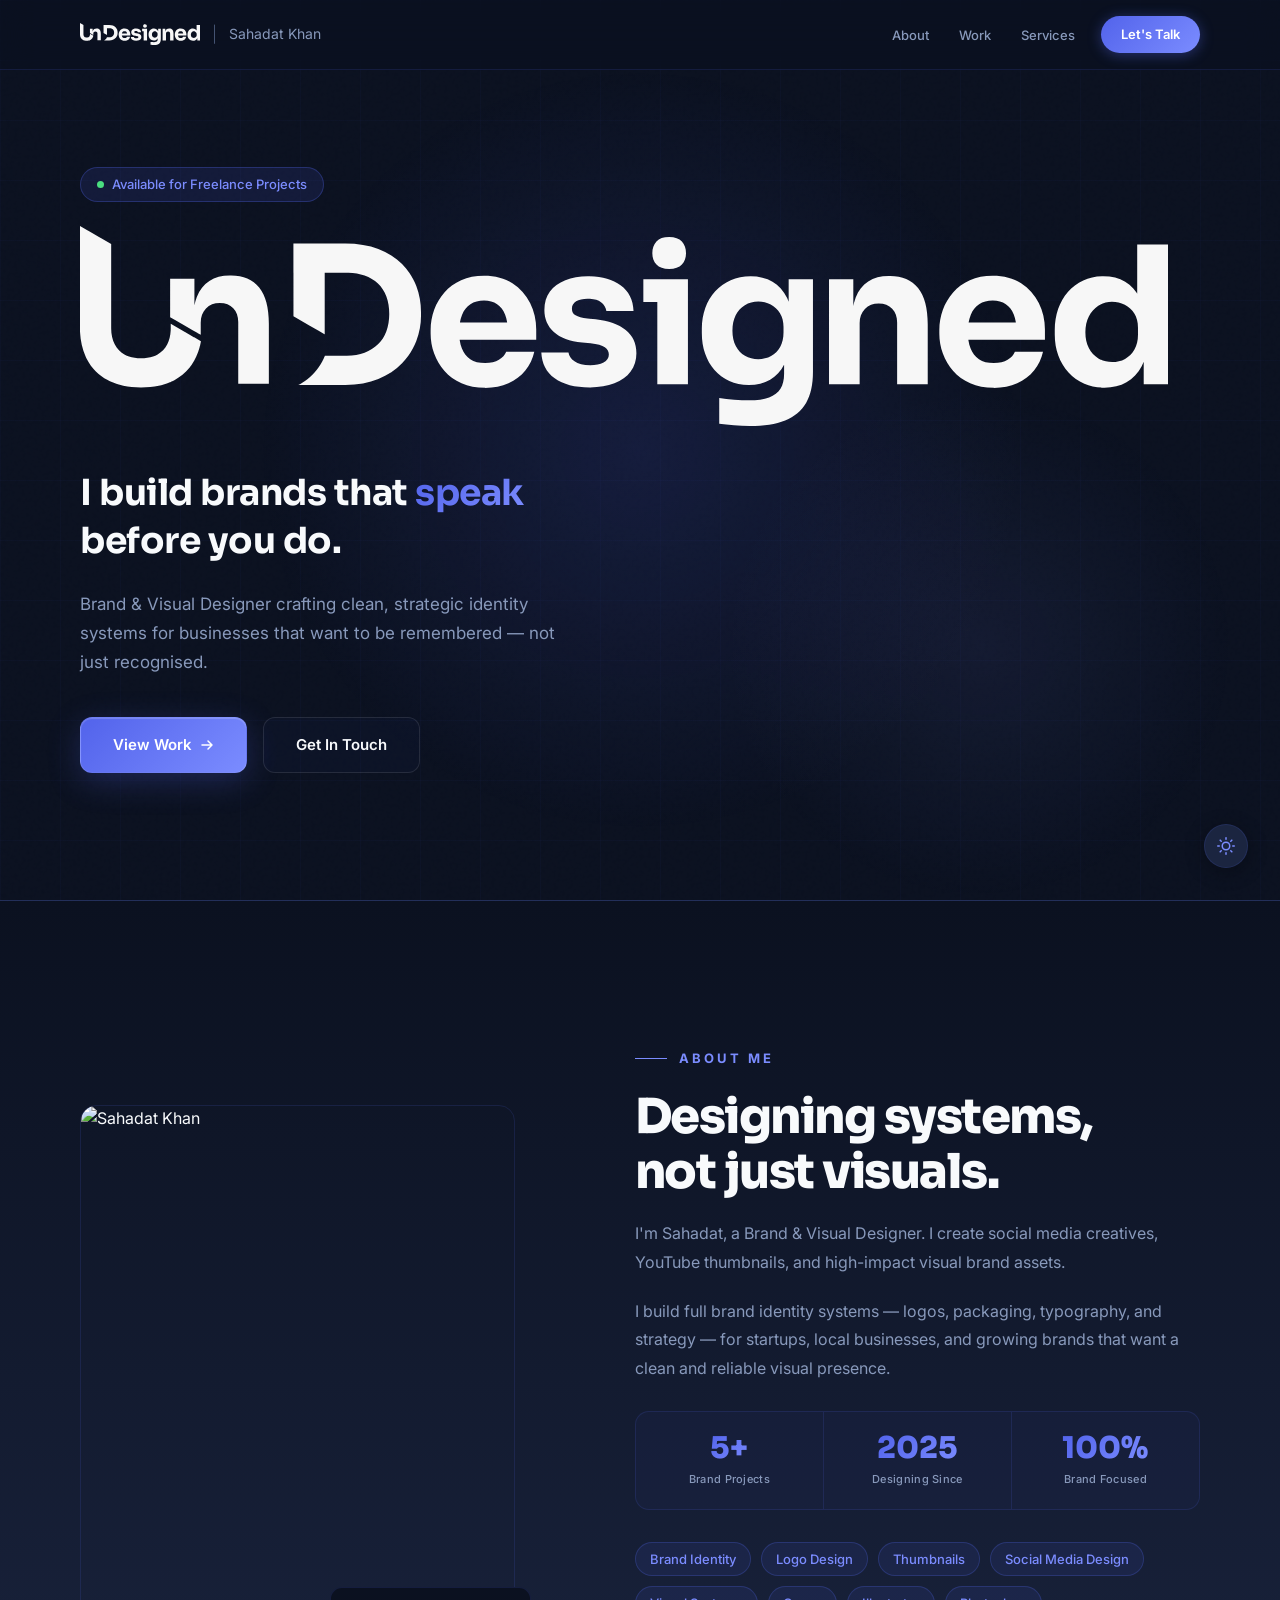
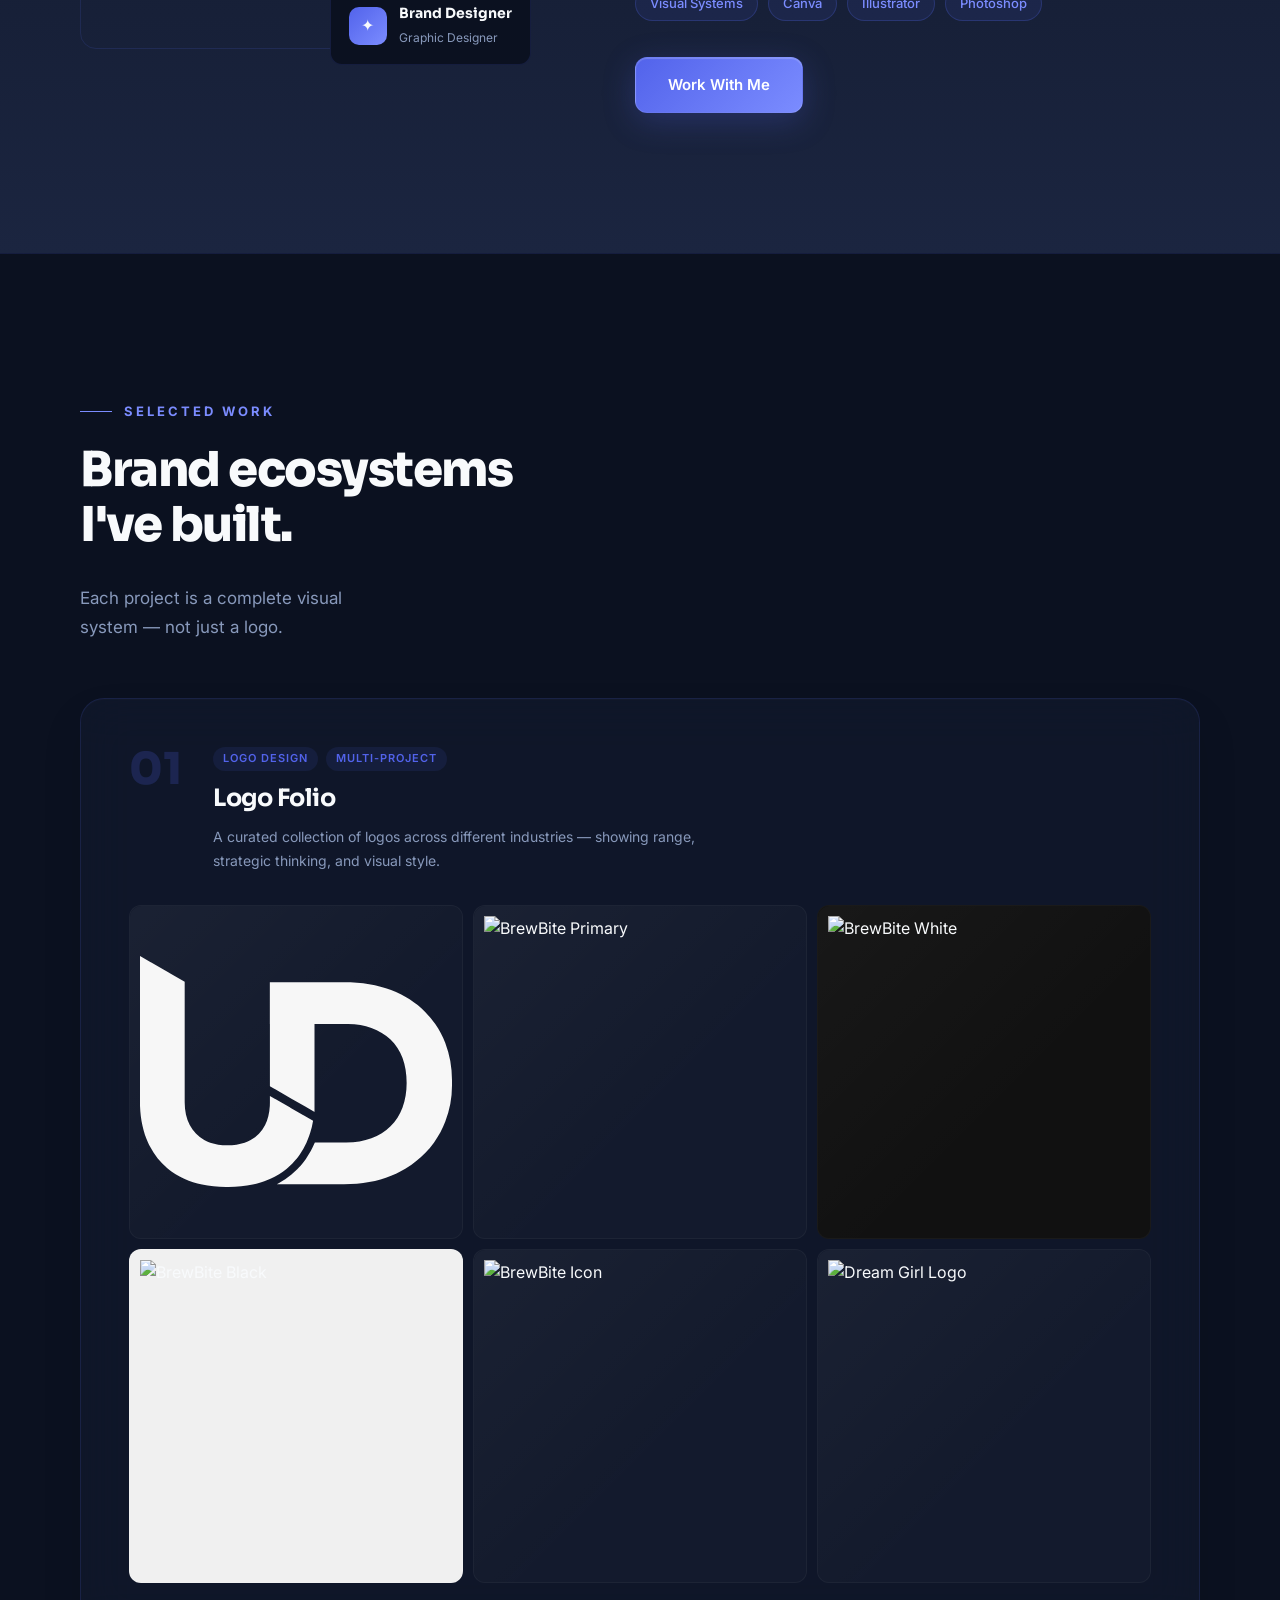
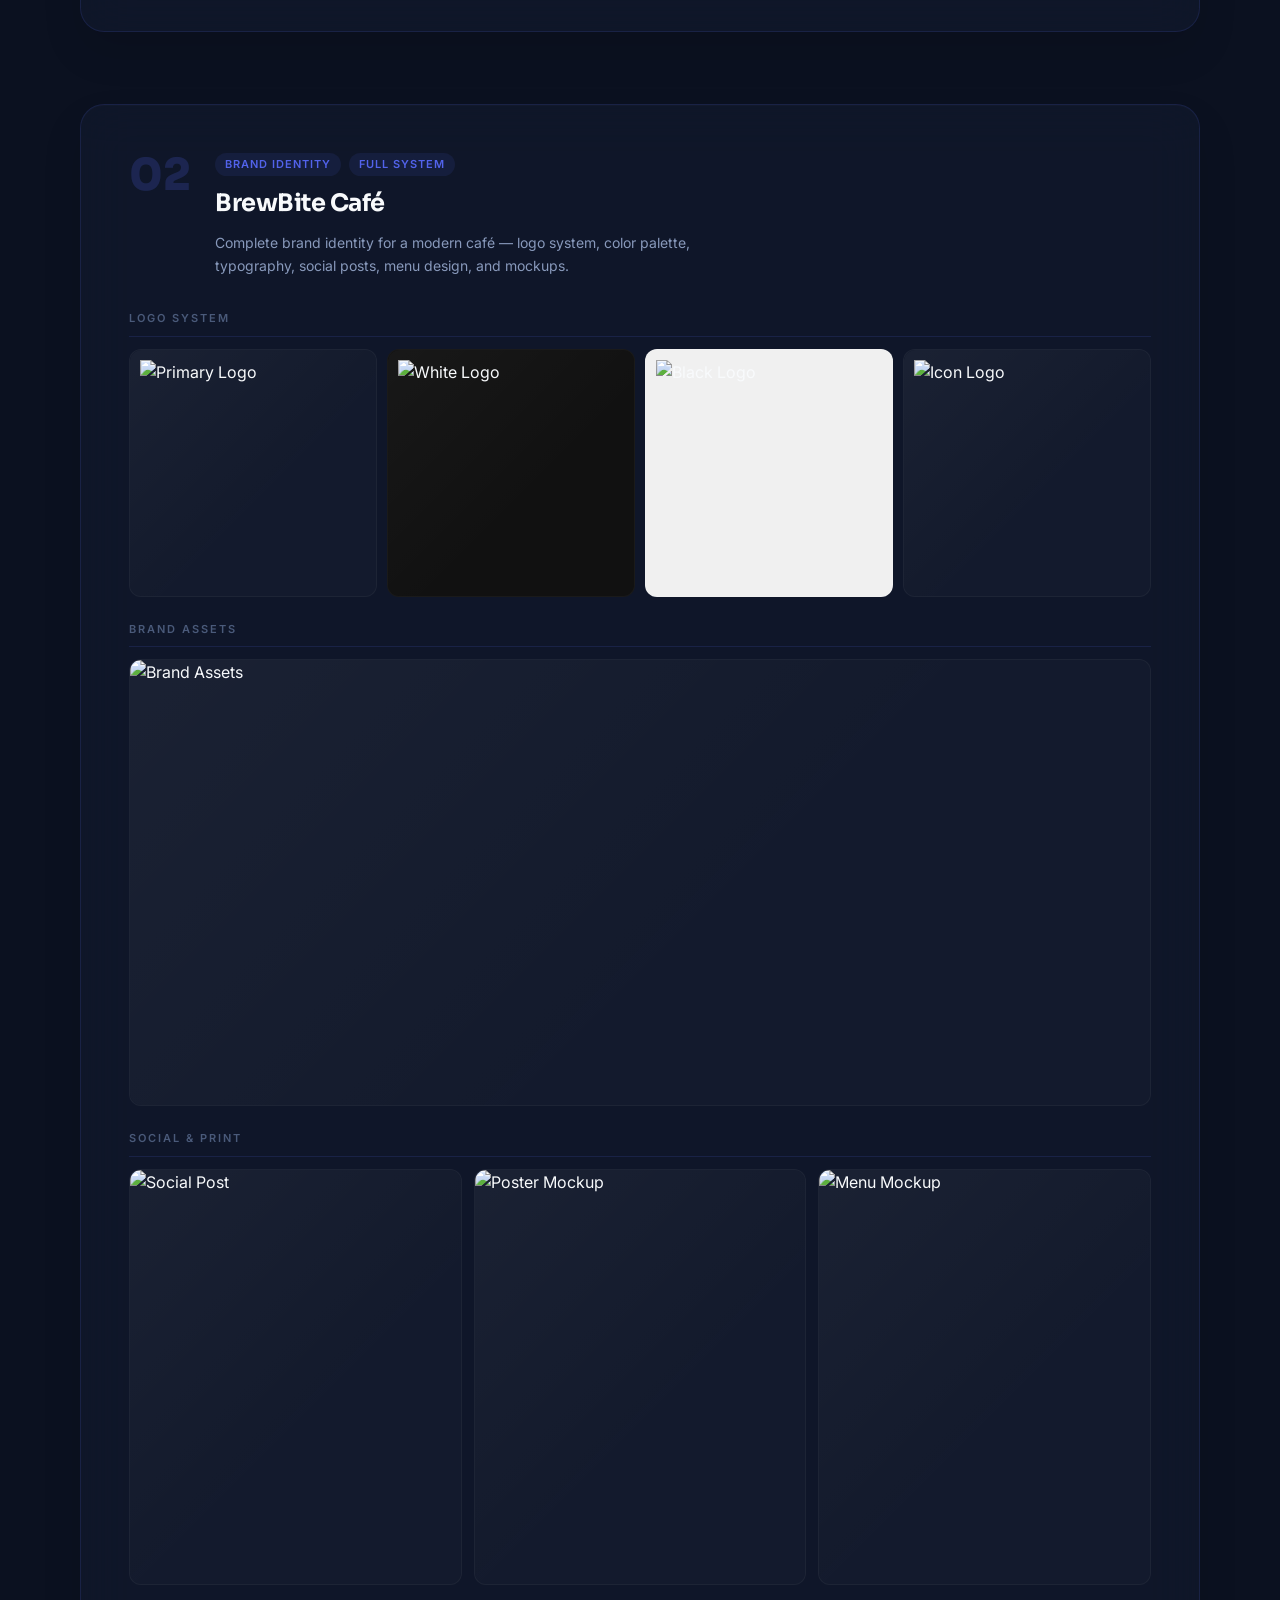
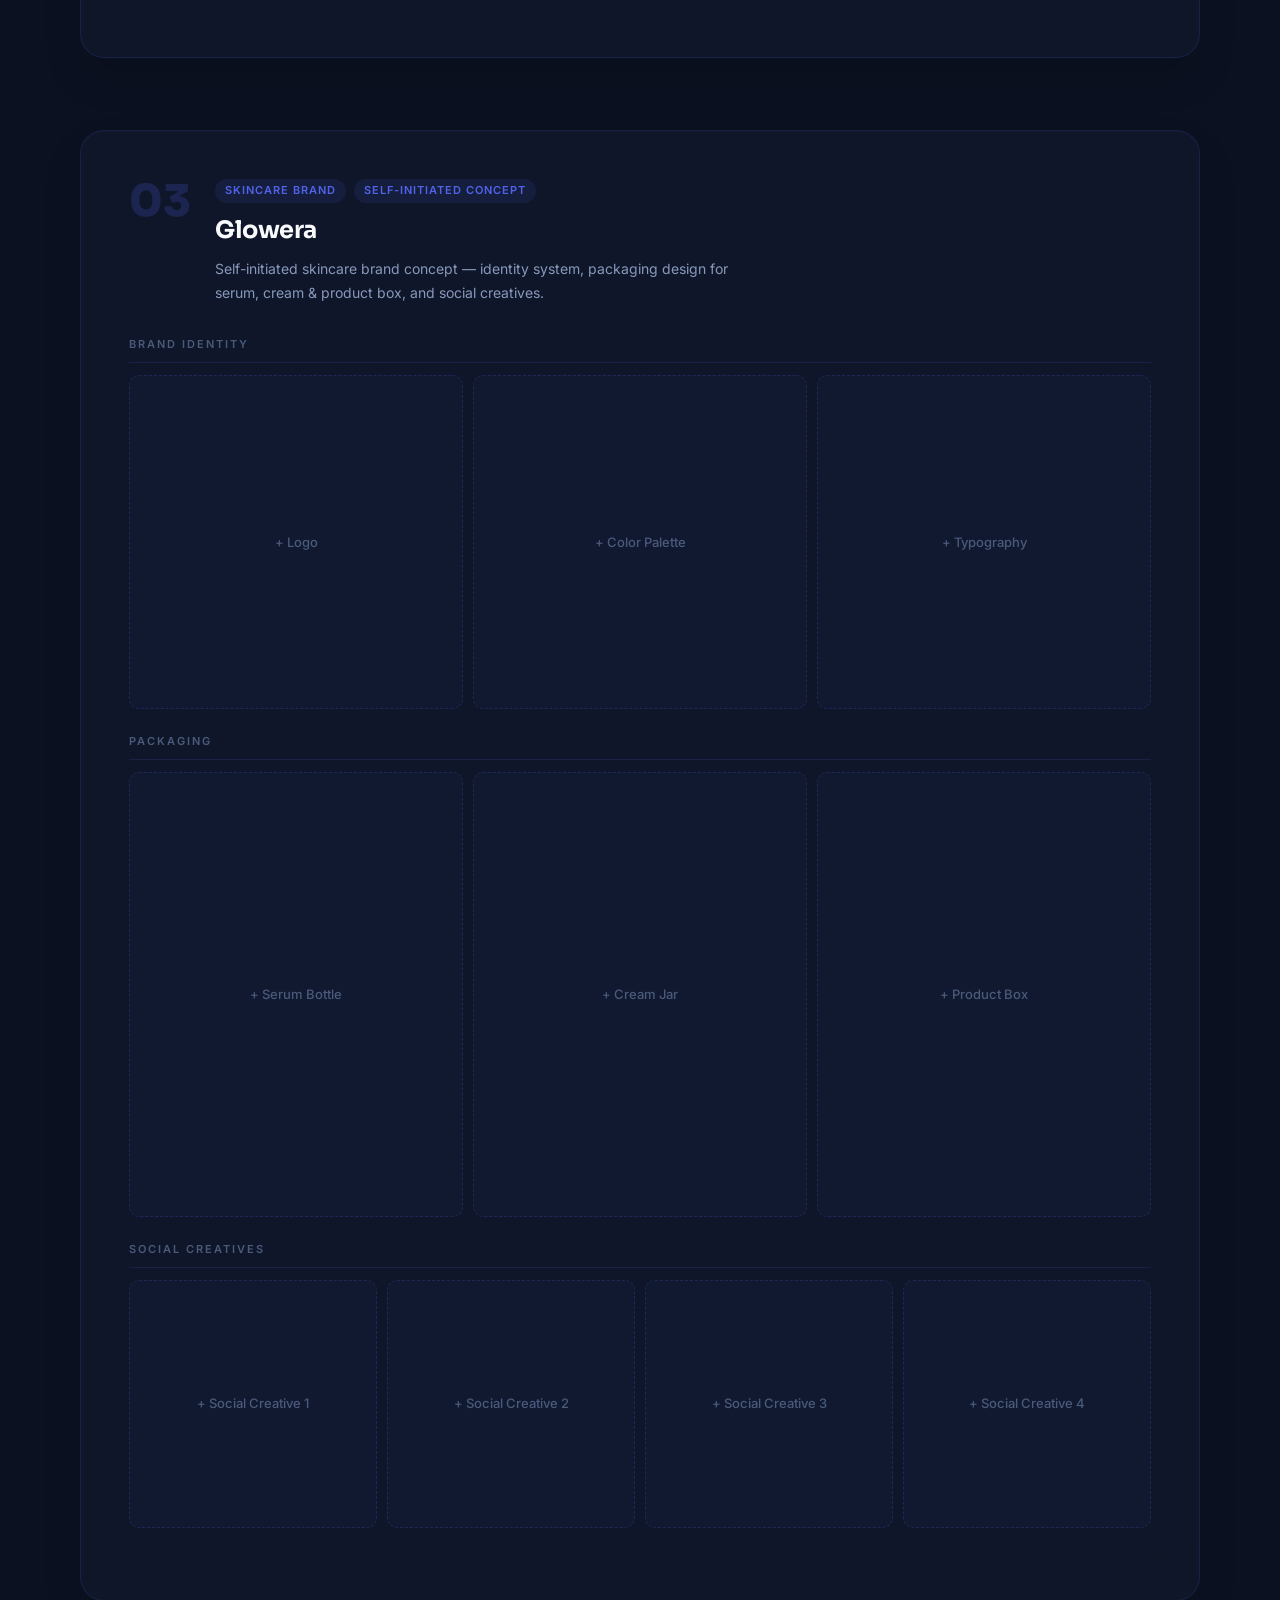
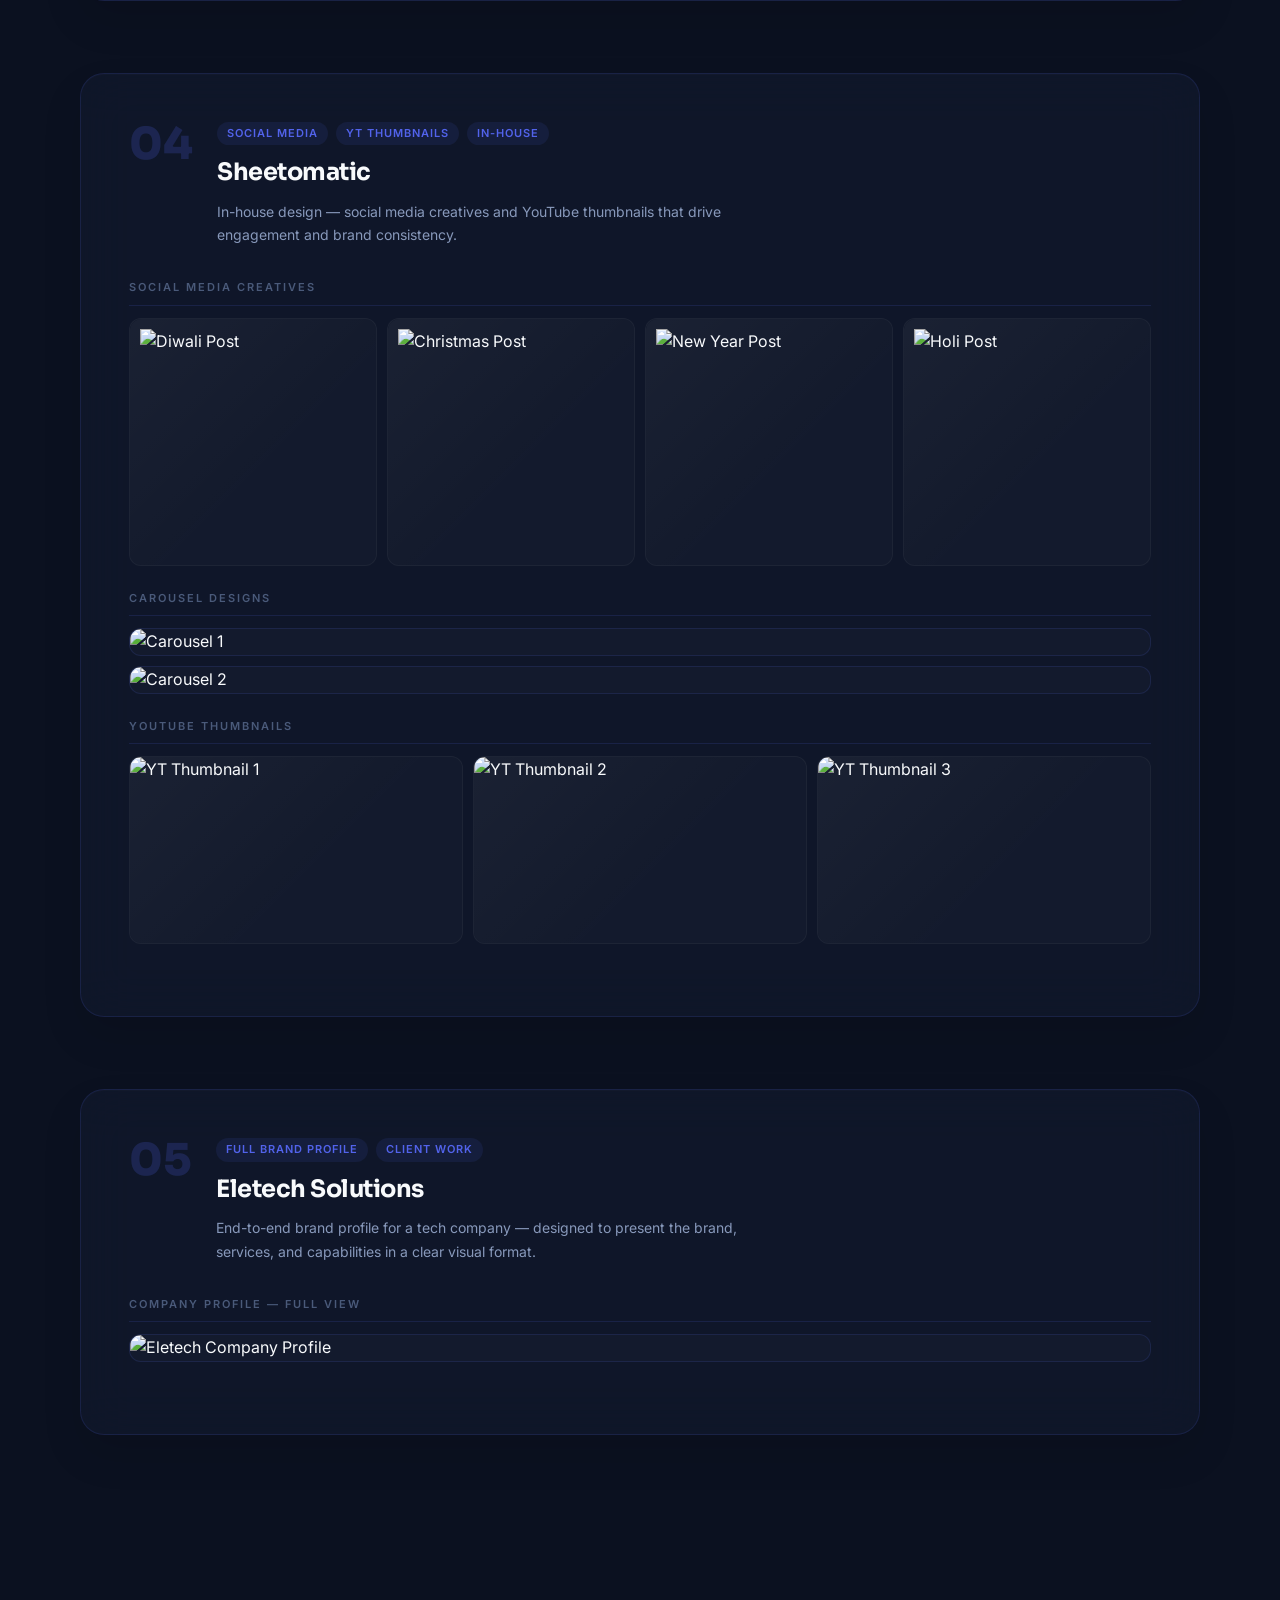
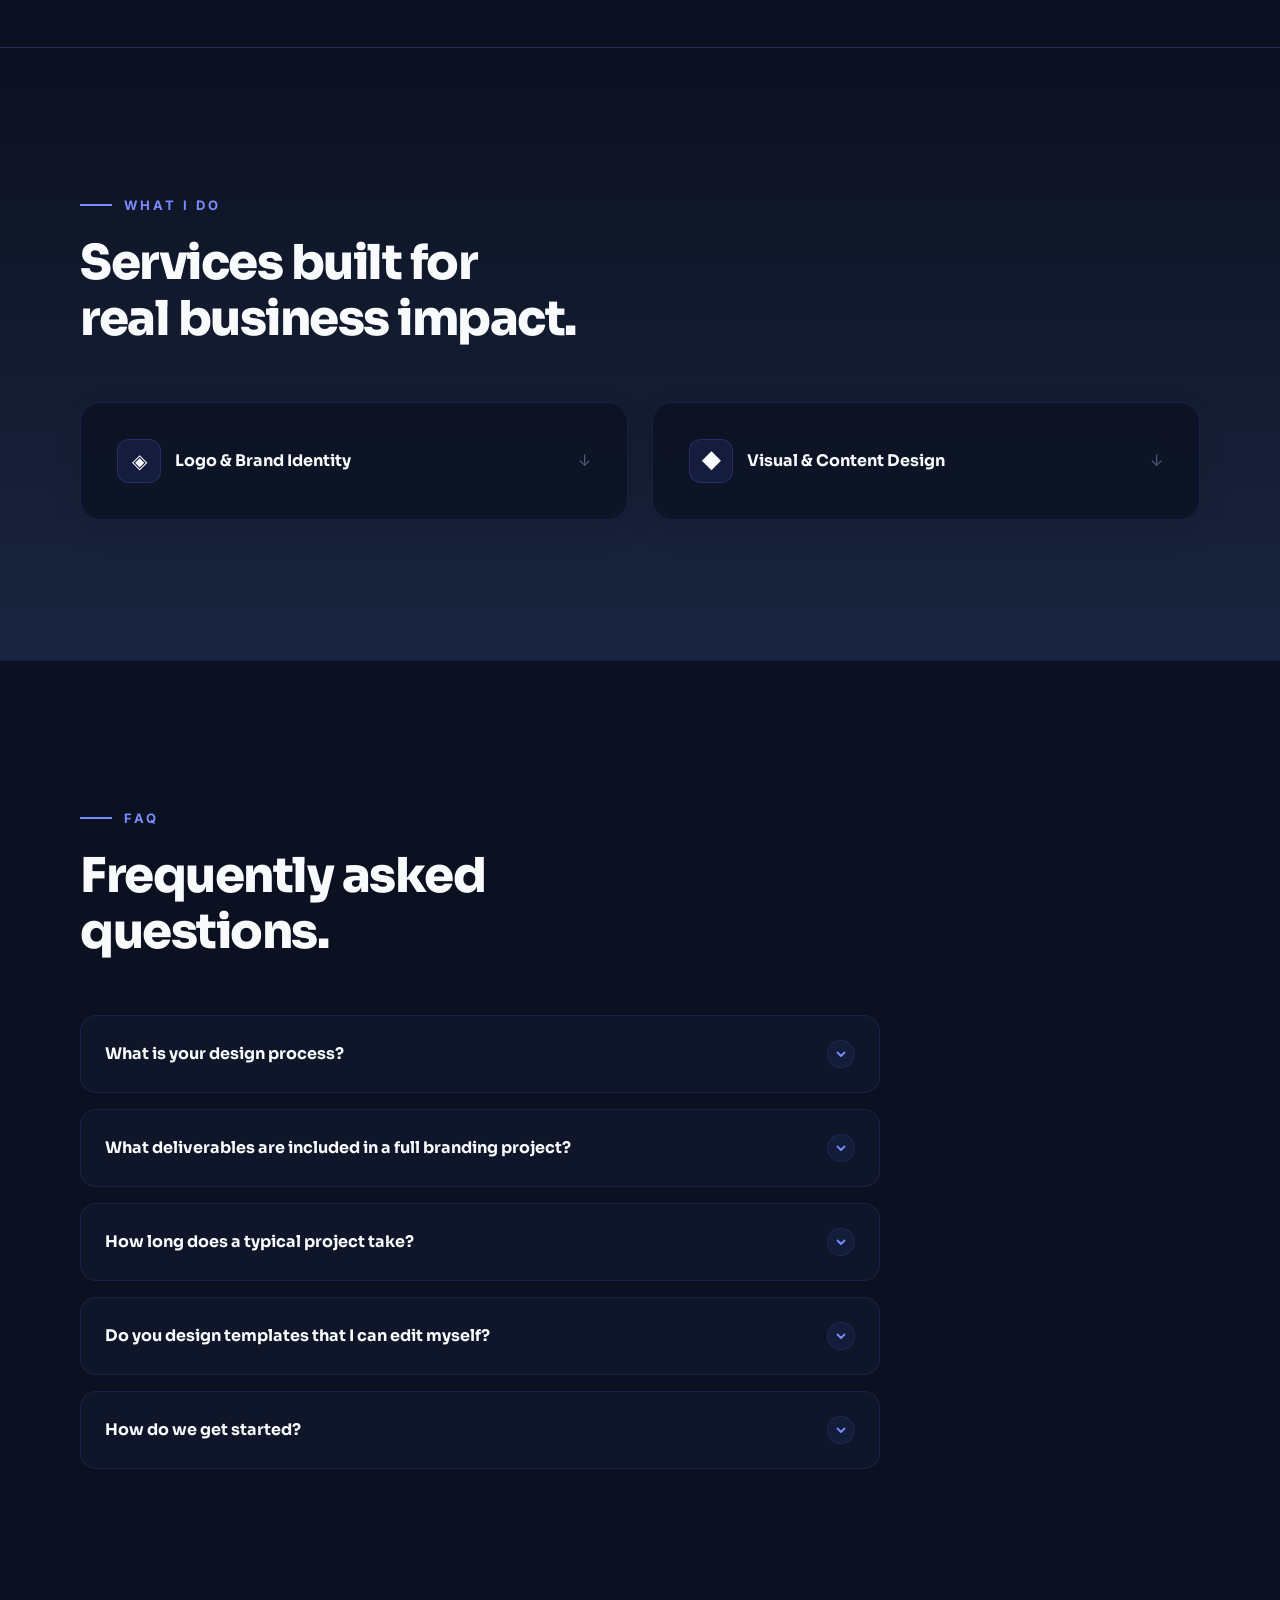
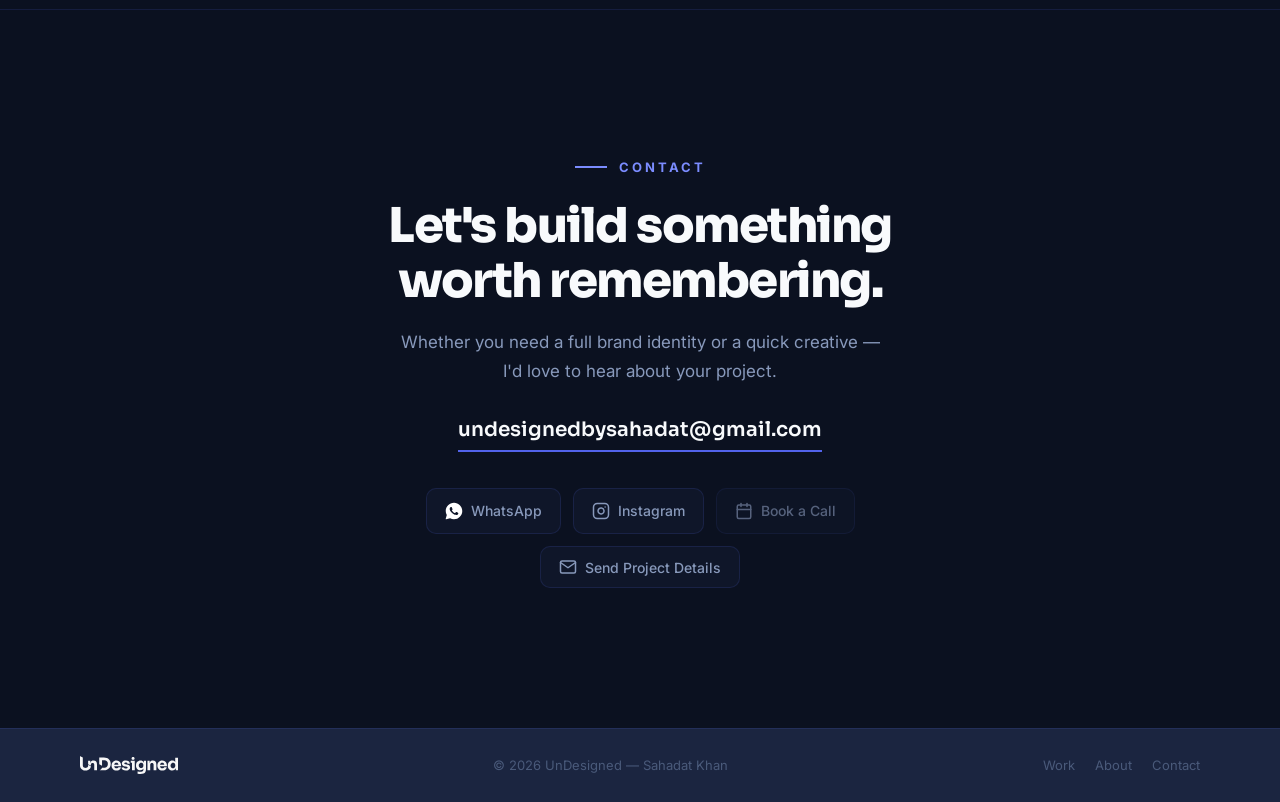
==== commit 2fc914af: "Add files via upload" ====
--- a/index.html
+++ b/index.html
@@ -32,7 +32,7 @@
   <link rel="icon" type="image/svg+xml" href="my logo svg/UnDesigned Favicon dark-bg.svg" />
   <link rel="apple-touch-icon" href="my logo svg/UnDesigned Favicon dark-bg.svg" />
   <script
-    type="application/ld+json">{"@context":"https://schema.org","@type":"Person","name":"Sahadat Khan","jobTitle":"Brand & Visual Designer","url":"https://undesignedbysahadat.github.io/undesigned/","image":"https://undesignedbysahadat.github.io/undesigned/images/sahadat.png","logo":"https://undesignedbysahadat.github.io/undesigned/my Logo png/UnDesigned Logo_icon lite tp.png","description":"Brand & Visual Designer specializing in logo systems, brand identity, and visual design for businesses.","email":"undesignedbysahadat@gmail.com","sameAs":["https://www.instagram.com/undesignedbysahadat/","https://wa.me/918305269282"],"knowsAbout":["Brand Identity","Logo Design","Visual Design","Social Media Design","Typography"]}</script>
+    type="application/ld+json">{"@context":"https://schema.org","@type":"Person","name":"Sahadat Khan","jobTitle":"Brand & Visual Designer","url":"https://undesignedbysahadat.github.io/undesigned/","image":"https://undesignedbysahadat.github.io/undesigned/otheri%20imgs/sahadat.webp","logo":"https://undesignedbysahadat.github.io/undesigned/my Logo png/UnDesigned Logo_icon lite tp.png","description":"Brand & Visual Designer specializing in logo systems, brand identity, and visual design for businesses.","email":"undesignedbysahadat@gmail.com","sameAs":["https://www.instagram.com/undesignedbysahadat/","https://wa.me/918305269282"],"knowsAbout":["Brand Identity","Logo Design","Visual Design","Social Media Design","Typography"]}</script>
   <link rel="preconnect" href="https://fonts.googleapis.com" />
   <link rel="preconnect" href="https://fonts.gstatic.com" crossorigin />
   <link
@@ -106,9 +106,6 @@
     </ul>
   </div>
 
-  <div class="cursor-dot" id="cursorDot"></div>
-  <div class="cursor-ring" id="cursorRing"></div>
-
   <!-- NAVBAR -->
   <nav class="navbar fullwidth" id="navbar">
     <div class="nav-inner" id="navInner">
@@ -169,7 +166,7 @@
     <div class="about-grid">
       <div class="about-image-wrap reveal">
         <div class="about-image-box">
-          <img src="otheri imgs/sahadat.png" alt="Sahadat Khan" />
+          <img src="otheri imgs/sahadat.webp" alt="Sahadat Khan" loading="lazy" decoding="async" />
         </div>
         <div class="about-image-badge">
           <div class="badge-icon">✦</div>
@@ -248,17 +245,18 @@
       <div class="proj-assets-grid logos-grid">
         <div class="asset-cell lightbox-trigger"><img src="my logo svg/UnDesigned Logo_icon lite tp.svg"
             alt="UnDesigned Logo" /></div>
-        <div class="asset-cell lightbox-trigger"><img src="brewbite images/BrewBite Logo Primary.png"
-            alt="BrewBite Primary" />
-        </div>
-        <div class="asset-cell lightbox-trigger dark-cell"><img src="brewbite images/BrewBite Logo White.png"
-            alt="BrewBite White" /></div>
-        <div class="asset-cell lightbox-trigger light-cell"><img src="brewbite images/BrewBite Logo Black.png"
-            alt="BrewBite Black" /></div>
-        <div class="asset-cell lightbox-trigger"><img src="brewbite images/BrewBite Icon.png" alt="BrewBite Icon" />
-        </div>
-        <div class="asset-cell lightbox-trigger"><img src="logofolio/Dream girl's wear shop logo.jpeg"
-            alt="Dream Girl Logo" /></div>
+        <div class="asset-cell lightbox-trigger"><img src="brewbite images/BrewBite Logo Primary.webp"
+            alt="BrewBite Primary" loading="lazy" decoding="async" />
+        </div>
+        <div class="asset-cell lightbox-trigger dark-cell"><img src="brewbite images/BrewBite Logo White.webp"
+            alt="BrewBite White" loading="lazy" decoding="async" /></div>
+        <div class="asset-cell lightbox-trigger light-cell"><img src="brewbite images/BrewBite Logo Black.webp"
+            alt="BrewBite Black" loading="lazy" decoding="async" /></div>
+        <div class="asset-cell lightbox-trigger"><img src="brewbite images/BrewBite Icon.webp" alt="BrewBite Icon"
+            loading="lazy" decoding="async" />
+        </div>
+        <div class="asset-cell lightbox-trigger"><img src="logofolio/Dream girl's wear shop logo.webp"
+            alt="Dream Girl Logo" loading="lazy" decoding="async" /></div>
       </div>
     </div>
 
@@ -277,32 +275,34 @@
       <div class="proj-subsection">
         <div class="proj-sub-label">Logo System</div>
         <div class="proj-assets-grid brewbite-logos">
-          <div class="asset-cell lightbox-trigger"><img src="brewbite images/BrewBite Logo Primary.png"
-              alt="Primary Logo" />
-          </div>
-          <div class="asset-cell lightbox-trigger dark-cell"><img src="brewbite images/BrewBite Logo White.png"
-              alt="White Logo" /></div>
-          <div class="asset-cell lightbox-trigger light-cell"><img src="brewbite images/BrewBite Logo Black.png"
-              alt="Black Logo" /></div>
-          <div class="asset-cell lightbox-trigger"><img src="brewbite images/BrewBite Icon.png" alt="Icon Logo" /></div>
+          <div class="asset-cell lightbox-trigger"><img src="brewbite images/BrewBite Logo Primary.webp"
+              alt="Primary Logo" loading="lazy" decoding="async" />
+          </div>
+          <div class="asset-cell lightbox-trigger dark-cell"><img src="brewbite images/BrewBite Logo White.webp"
+              alt="White Logo" loading="lazy" decoding="async" /></div>
+          <div class="asset-cell lightbox-trigger light-cell"><img src="brewbite images/BrewBite Logo Black.webp"
+              alt="Black Logo" loading="lazy" decoding="async" /></div>
+          <div class="asset-cell lightbox-trigger"><img src="brewbite images/BrewBite Icon.webp" alt="Icon Logo"
+              loading="lazy" decoding="async" /></div>
         </div>
       </div>
       <div class="proj-subsection">
         <div class="proj-sub-label">Brand Assets</div>
         <div class="proj-assets-grid">
-          <div class="asset-cell lightbox-trigger wide-cell"><img src="brewbite images/BrewBite Brand Assets.png"
-              alt="Brand Assets" /></div>
+          <div class="asset-cell lightbox-trigger wide-cell"><img src="brewbite images/BrewBite Brand Assets.webp"
+              alt="Brand Assets" loading="lazy" decoding="async" /></div>
         </div>
       </div>
       <div class="proj-subsection">
         <div class="proj-sub-label">Social & Print</div>
         <div class="proj-assets-grid brew-print">
           <div class="asset-cell lightbox-trigger brew-print-cell"><img
-              src="brewbite images/BrewBite SM ProductFocus.png" alt="Social Post" /></div>
-          <div class="asset-cell lightbox-trigger brew-print-cell"><img src="brewbite images/BrewBite Poster Mockup.png"
-              alt="Poster Mockup" /></div>
-          <div class="asset-cell lightbox-trigger brew-print-cell"><img src="brewbite images/BrewBite Menu Mockup.png"
-              alt="Menu Mockup" /></div>
+              src="brewbite images/BrewBite SM ProductFocus.webp" alt="Social Post" loading="lazy"
+              decoding="async" /></div>
+          <div class="asset-cell lightbox-trigger brew-print-cell"><img src="brewbite images/BrewBite Poster Mockup.webp"
+              alt="Poster Mockup" loading="lazy" decoding="async" /></div>
+          <div class="asset-cell lightbox-trigger brew-print-cell"><img src="brewbite images/BrewBite Menu Mockup.webp"
+              alt="Menu Mockup" loading="lazy" decoding="async" /></div>
         </div>
       </div>
     </div>
@@ -361,35 +361,39 @@
       <div class="proj-subsection">
         <div class="proj-sub-label">Social Media Creatives</div>
         <div class="proj-assets-grid sheet-social">
-          <div class="asset-cell lightbox-trigger ratio-1-1"><img src="sheetomatic/Diwali Post.jpg" alt="Diwali Post" />
-          </div>
-          <div class="asset-cell lightbox-trigger ratio-1-1"><img src="sheetomatic/Christmas Post.jpg"
-              alt="Christmas Post" /></div>
-          <div class="asset-cell lightbox-trigger ratio-1-1"><img src="sheetomatic/New Year Post.jpg"
-              alt="New Year Post" />
-          </div>
-          <div class="asset-cell lightbox-trigger ratio-1-1"><img src="sheetomatic/Holi post.png" alt="Holi Post" />
+          <div class="asset-cell lightbox-trigger ratio-1-1"><img src="sheetomatic/Diwali Post.webp" alt="Diwali Post"
+              loading="lazy" decoding="async" />
+          </div>
+          <div class="asset-cell lightbox-trigger ratio-1-1"><img src="sheetomatic/Christmas Post.webp"
+              alt="Christmas Post" loading="lazy" decoding="async" /></div>
+          <div class="asset-cell lightbox-trigger ratio-1-1"><img src="sheetomatic/New Year Post.webp"
+              alt="New Year Post" loading="lazy" decoding="async" />
+          </div>
+          <div class="asset-cell lightbox-trigger ratio-1-1"><img src="sheetomatic/Holi post.webp" alt="Holi Post"
+              loading="lazy" decoding="async" />
           </div>
         </div>
       </div>
       <div class="proj-subsection">
         <div class="proj-sub-label">Carousel Designs</div>
         <div class="carousel-full-wrap">
-          <img src="sheetomatic/Carousel Attendance.png" alt="Carousel 1" class="carousel-full-img" />
+          <img src="sheetomatic/Carousel Attendance.webp" alt="Carousel 1" class="carousel-full-img" loading="lazy"
+            decoding="async" />
         </div>
         <div class="carousel-full-wrap" style="margin-top:10px;">
-          <img src="sheetomatic/automation carousel horizontal.png" alt="Carousel 2" class="carousel-full-img" />
+          <img src="sheetomatic/automation carousel horizontal.webp" alt="Carousel 2" class="carousel-full-img"
+            loading="lazy" decoding="async" />
         </div>
       </div>
       <div class="proj-subsection">
         <div class="proj-sub-label">YouTube Thumbnails</div>
         <div class="proj-assets-grid yt-grid">
-          <div class="asset-cell lightbox-trigger ratio-16-9"><img src="sheetomatic/automate data entry thumbnail.png"
-              alt="YT Thumbnail 1" /></div>
-          <div class="asset-cell lightbox-trigger ratio-16-9"><img src="sheetomatic/own task manager thumbnail.png"
-              alt="YT Thumbnail 2" /></div>
-          <div class="asset-cell lightbox-trigger ratio-16-9"><img src="sheetomatic/Text & Weeknum thumbnail.png"
-              alt="YT Thumbnail 3" /></div>
+          <div class="asset-cell lightbox-trigger ratio-16-9"><img src="sheetomatic/automate data entry thumbnail.webp"
+              alt="YT Thumbnail 1" loading="lazy" decoding="async" /></div>
+          <div class="asset-cell lightbox-trigger ratio-16-9"><img src="sheetomatic/own task manager thumbnail.webp"
+              alt="YT Thumbnail 2" loading="lazy" decoding="async" /></div>
+          <div class="asset-cell lightbox-trigger ratio-16-9"><img src="sheetomatic/Text & Weeknum thumbnail.webp"
+              alt="YT Thumbnail 3" loading="lazy" decoding="async" /></div>
         </div>
       </div>
     </div>
@@ -409,7 +413,8 @@
       <div class="proj-subsection">
         <div class="proj-sub-label">Company Profile — Full View</div>
         <div class="eletech-profile-wrap">
-          <img src="otheri imgs/profile horizontal.png" alt="Eletech Company Profile" class="eletech-profile-img" />
+          <img src="otheri imgs/profile horizontal.webp" alt="Eletech Company Profile" class="eletech-profile-img"
+            loading="lazy" decoding="async" />
         </div>
       </div>
     </div>
@@ -659,4 +664,4 @@
   <script src="script.js"></script>
 </body>
 
-</html>+</html>
--- a/style.css
+++ b/style.css
@@ -29,9 +29,7 @@
   --nav-island-bg: rgba(11, 17, 32, 0.5);
   --nav-island-border: rgba(255, 255, 255, 0.1);
   --mobile-menu-bg: rgba(11, 17, 32, 0.98);
-  --cursor-dot: #7B8CFF;
-  --cursor-ring: rgba(123, 140, 255, 0.6);
-  --cursor-ring-hover: rgba(123, 140, 255, 0.9);
+
   --glow-1: radial-gradient(circle, rgba(82, 99, 235, 0.14) 0%, transparent 60%);
   --glow-2: radial-gradient(circle, rgba(123, 140, 255, 0.08) 0%, transparent 60%);
   --shadow-sm: 0 4px 20px rgba(0, 0, 0, 0.3);
@@ -59,9 +57,7 @@
   --nav-island-bg: rgba(255, 255, 255, 0.8);
   --nav-island-border: rgba(82, 99, 235, 0.15);
   --mobile-menu-bg: rgba(248, 250, 252, 0.98);
-  --cursor-dot: #0B1120;
-  --cursor-ring: rgba(11, 17, 32, 0.45);
-  --cursor-ring-hover: rgba(59, 77, 242, 0.85);
+
   --glow-1: radial-gradient(circle, rgba(82, 99, 235, 0.08) 0%, transparent 60%);
   --glow-2: radial-gradient(circle, rgba(82, 99, 235, 0.04) 0%, transparent 60%);
   --shadow-sm: 0 4px 12px rgba(0, 0, 0, 0.05);
@@ -378,15 +374,59 @@
   transform: rotate(90deg);
 }
 
-.lightbox-trigger {
-  cursor: zoom-in;
-}
-
-@media (pointer: fine) {
-  .lightbox-trigger {
-    cursor: none;
-  }
-}
+.asset-cell,
+.about-image-box,
+.carousel-full-wrap,
+.eletech-profile-wrap {
+  position: relative;
+  overflow: hidden;
+}
+
+.image-loading::before {
+  content: '';
+  position: absolute;
+  inset: 0;
+  z-index: 1;
+  background:
+    linear-gradient(100deg, transparent 30%, rgba(255, 255, 255, 0.16) 50%, transparent 70%),
+    rgba(82, 99, 235, 0.08);
+  background-size: 220% 100%;
+  animation: imageShimmer 1.25s ease-in-out infinite;
+  pointer-events: none;
+}
+
+[data-theme="light"] .image-loading::before {
+  background:
+    linear-gradient(100deg, transparent 30%, rgba(255, 255, 255, 0.8) 50%, transparent 70%),
+    rgba(82, 99, 235, 0.1);
+}
+
+.image-loaded::before {
+  opacity: 0;
+  visibility: hidden;
+  transition: opacity 0.35s ease, visibility 0.35s ease;
+}
+
+.image-fade {
+  opacity: 0;
+  transition: opacity 0.5s ease;
+}
+
+.image-fade.is-loaded {
+  opacity: 1;
+}
+
+@keyframes imageShimmer {
+  from {
+    background-position: 140% 0;
+  }
+
+  to {
+    background-position: -80% 0;
+  }
+}
+
+
 
 /* ───────────────────────────────────────
    MOBILE MENU — slide in from right
@@ -537,48 +577,7 @@
   color: var(--surface);
 }
 
-/* ───────────────────────────────────────
-   CURSOR — desktop only (handled in JS)
-─────────────────────────────────────── */
-@media (pointer: fine) {
-  body {
-    cursor: none;
-  }
-
-  a,
-  button,
-  [role="button"],
-  .faq-item,
-  .service-card,
-  .asset-cell {
-    cursor: none;
-  }
-
-  .cursor-dot {
-    width: 8px;
-    height: 8px;
-    background: var(--cursor-dot);
-    border-radius: 50%;
-    position: fixed;
-    pointer-events: none;
-    z-index: 9999;
-    mix-blend-mode: normal;
-    transform: translate(-50%, -50%);
-    transition: transform 0.15s ease;
-  }
-
-  .cursor-ring {
-    width: 32px;
-    height: 32px;
-    border: 1px solid var(--cursor-ring);
-    border-radius: 50%;
-    position: fixed;
-    pointer-events: none;
-    z-index: 9998;
-    transform: translate(-50%, -50%);
-    transition: width 0.2s ease, height 0.2s ease, border-color 0.2s ease;
-  }
-}
+
 
 /* ───────────────────────────────────────
    NAVBAR
@@ -1520,7 +1519,6 @@
   height: auto;
   display: block;
   object-fit: contain;
-  cursor: zoom-in;
 }
 
 /* Placeholders */
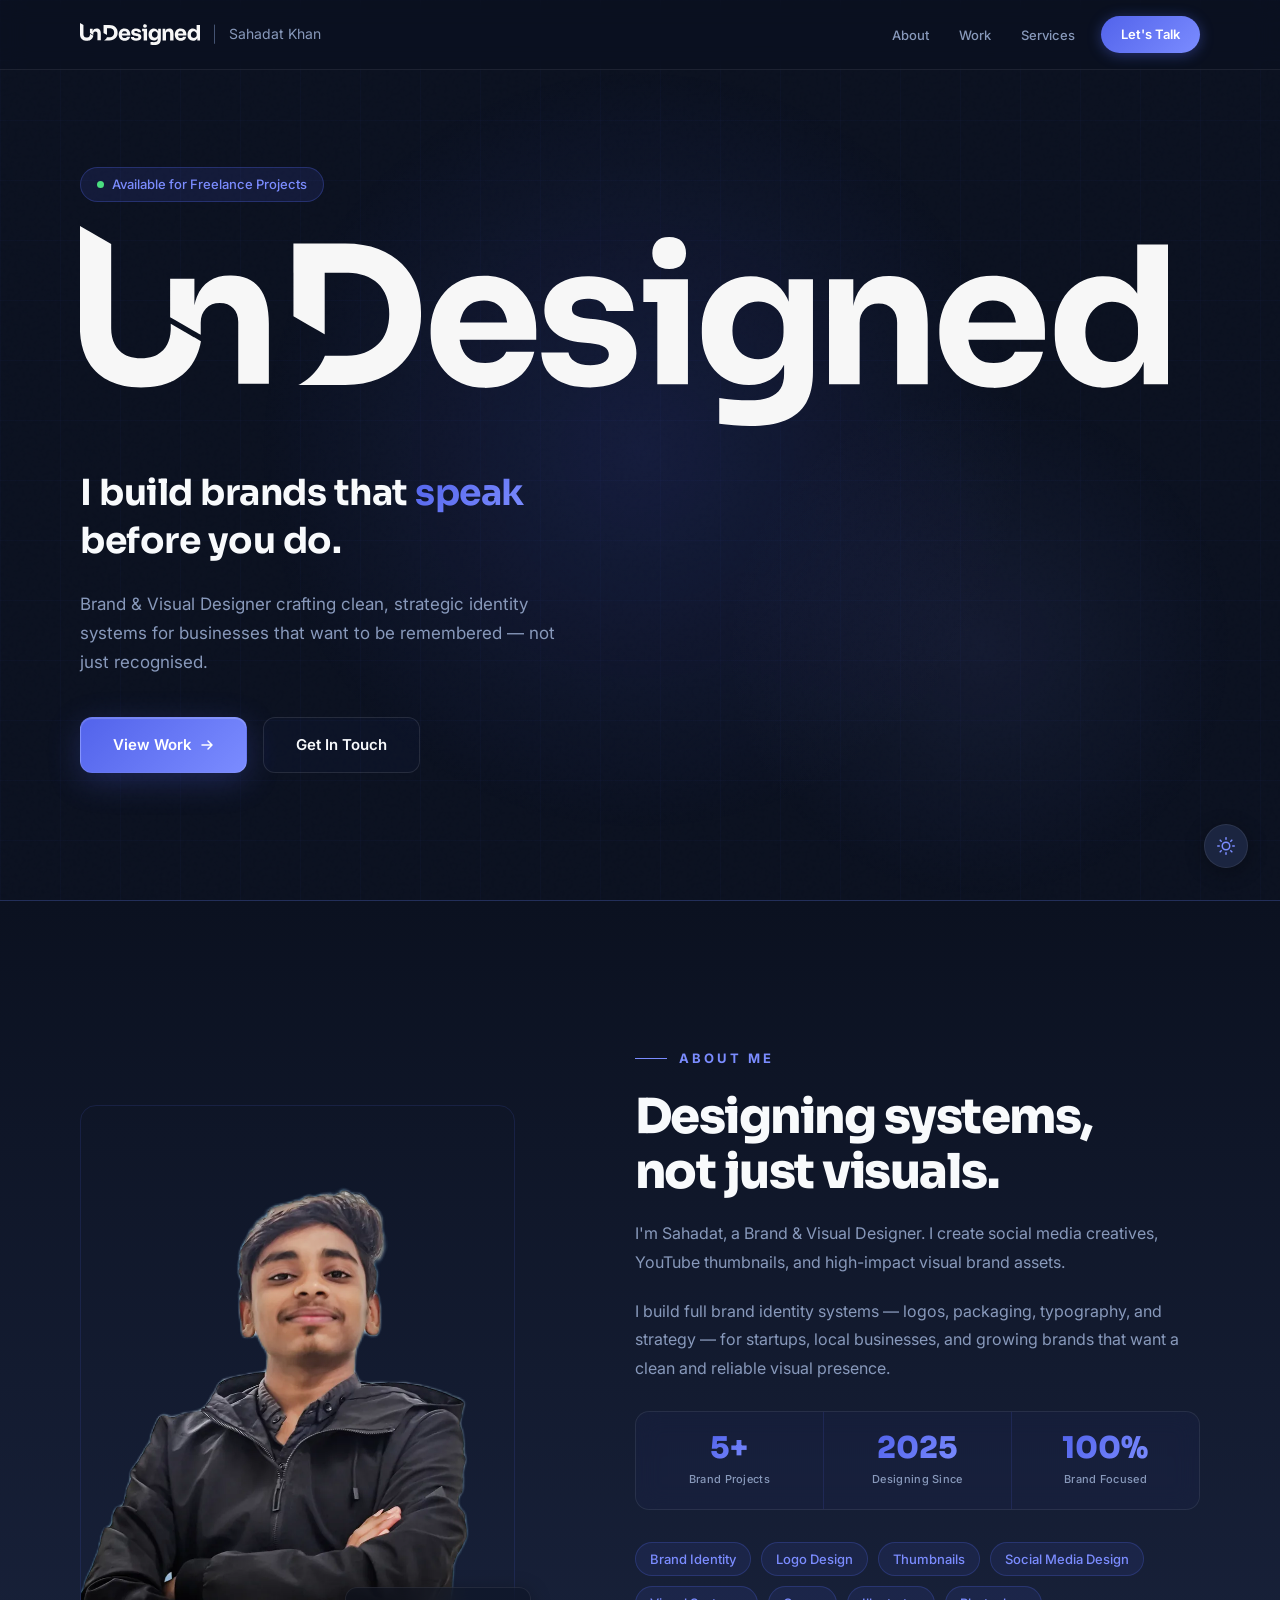
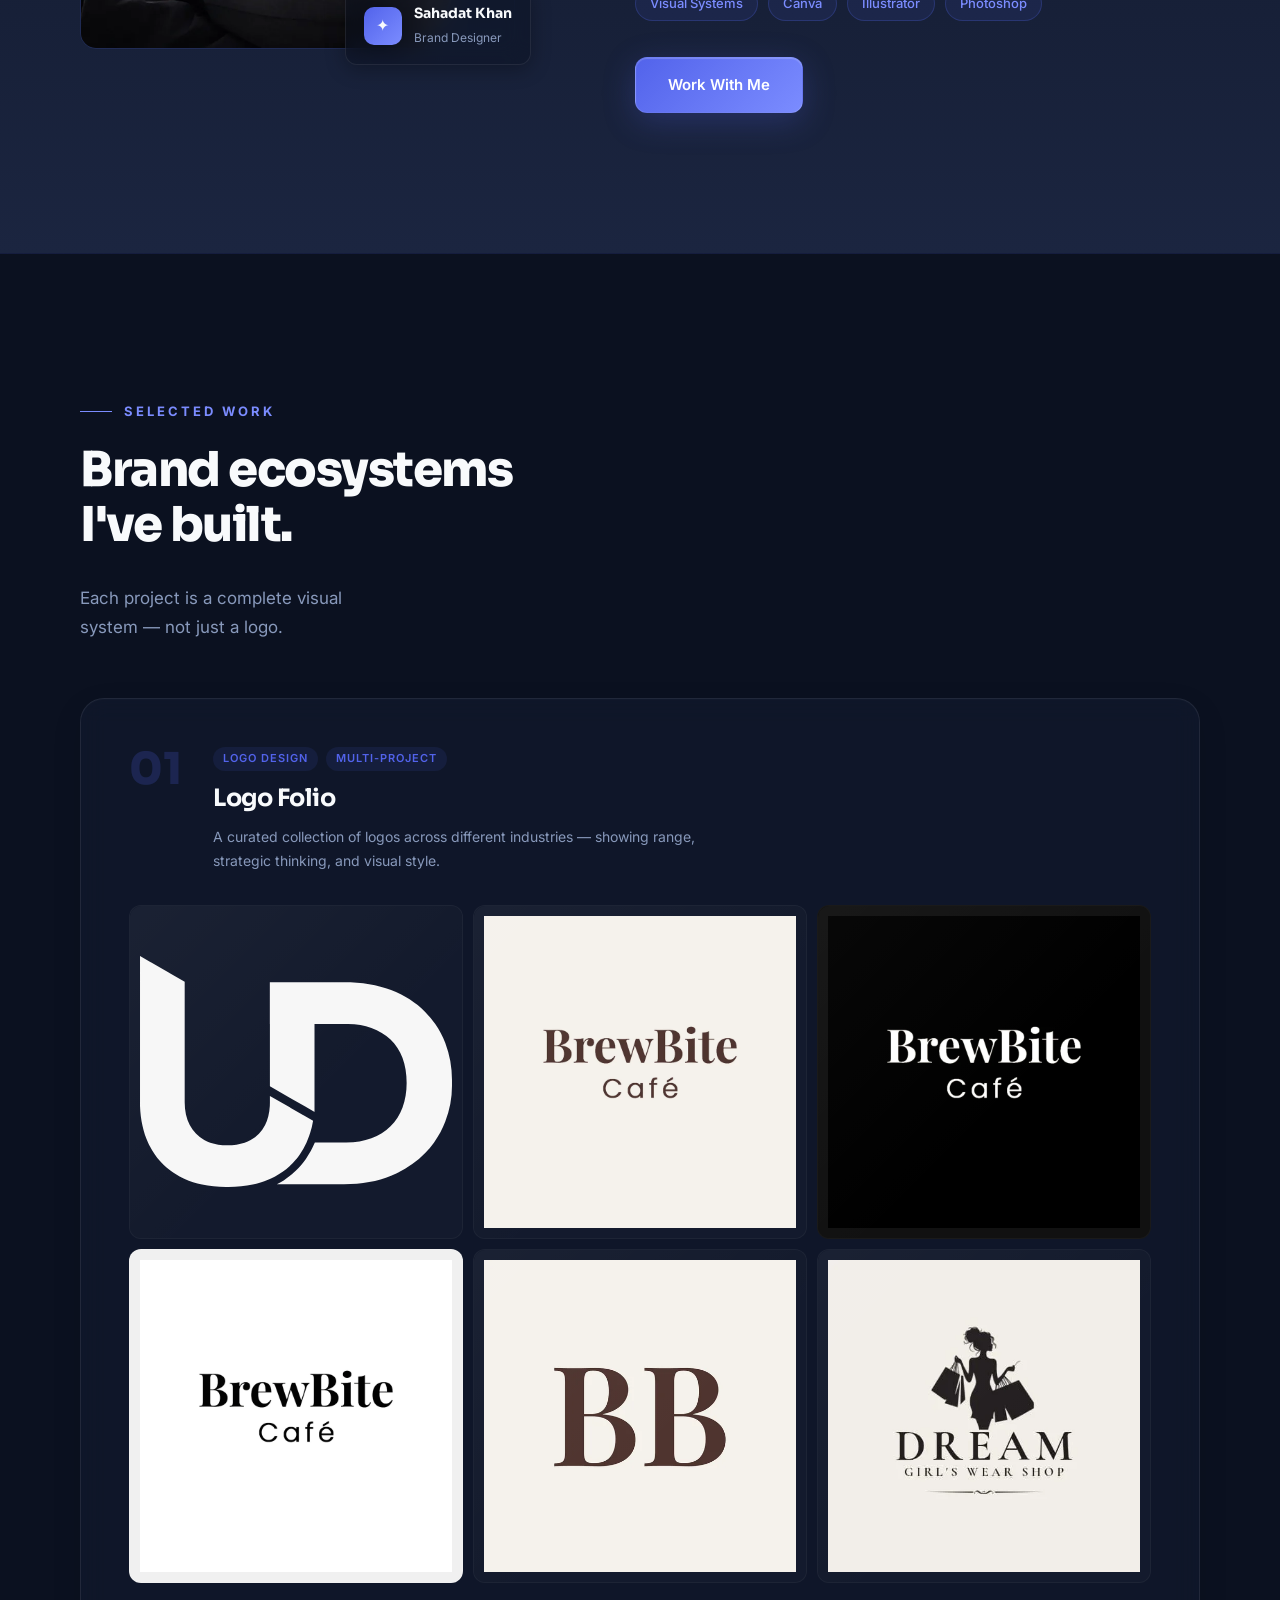
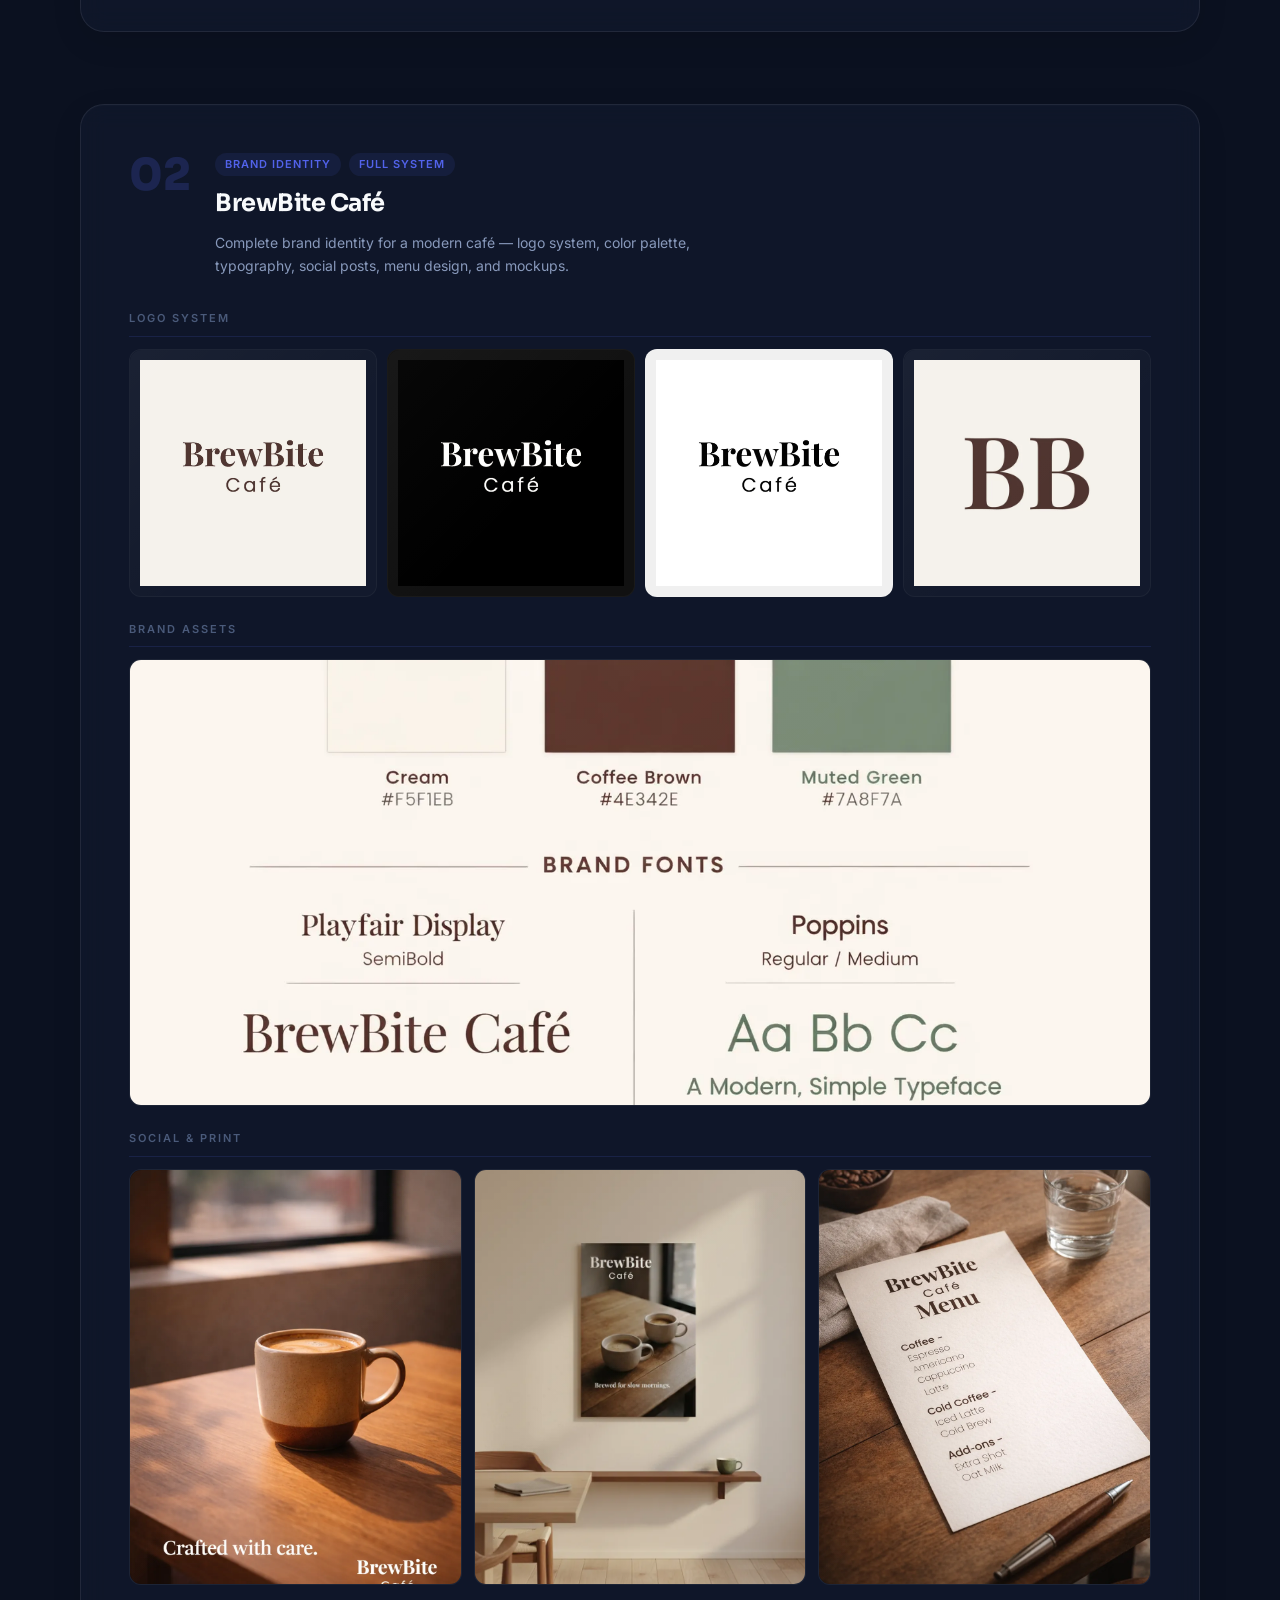
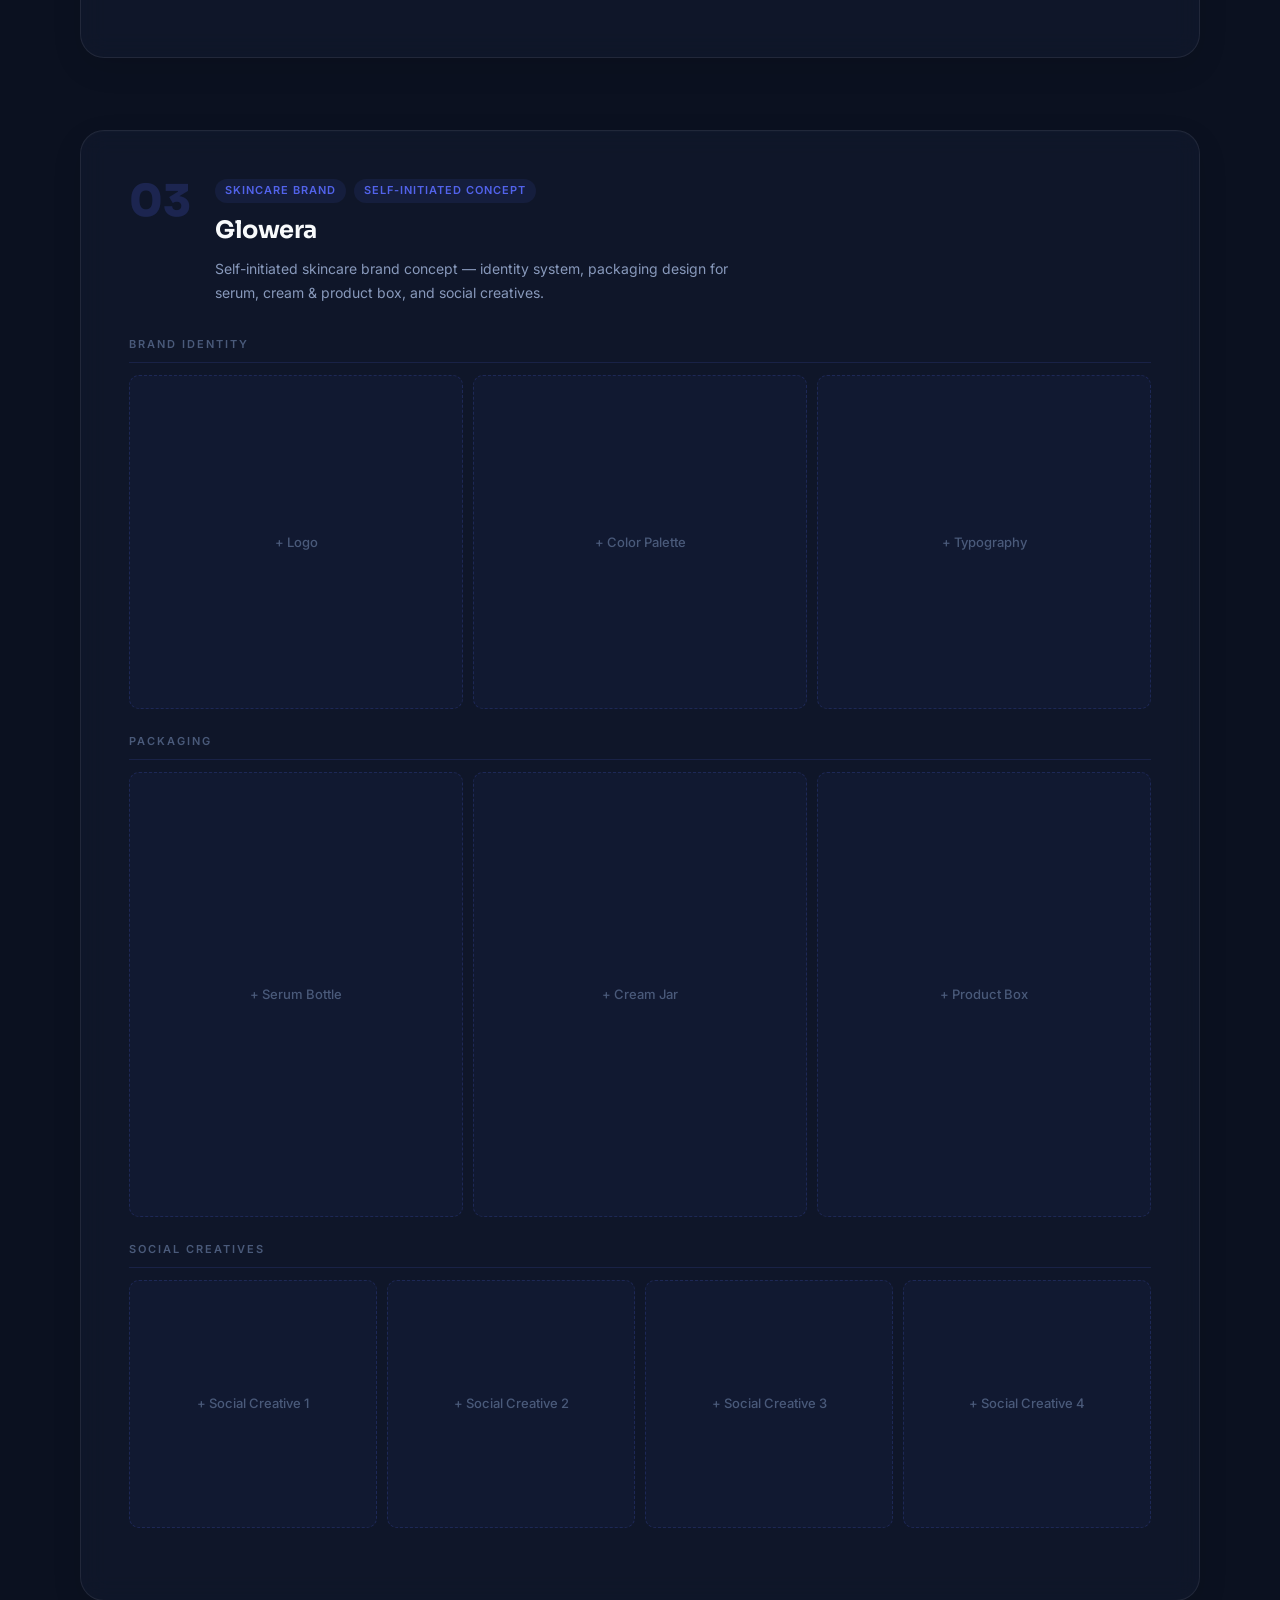
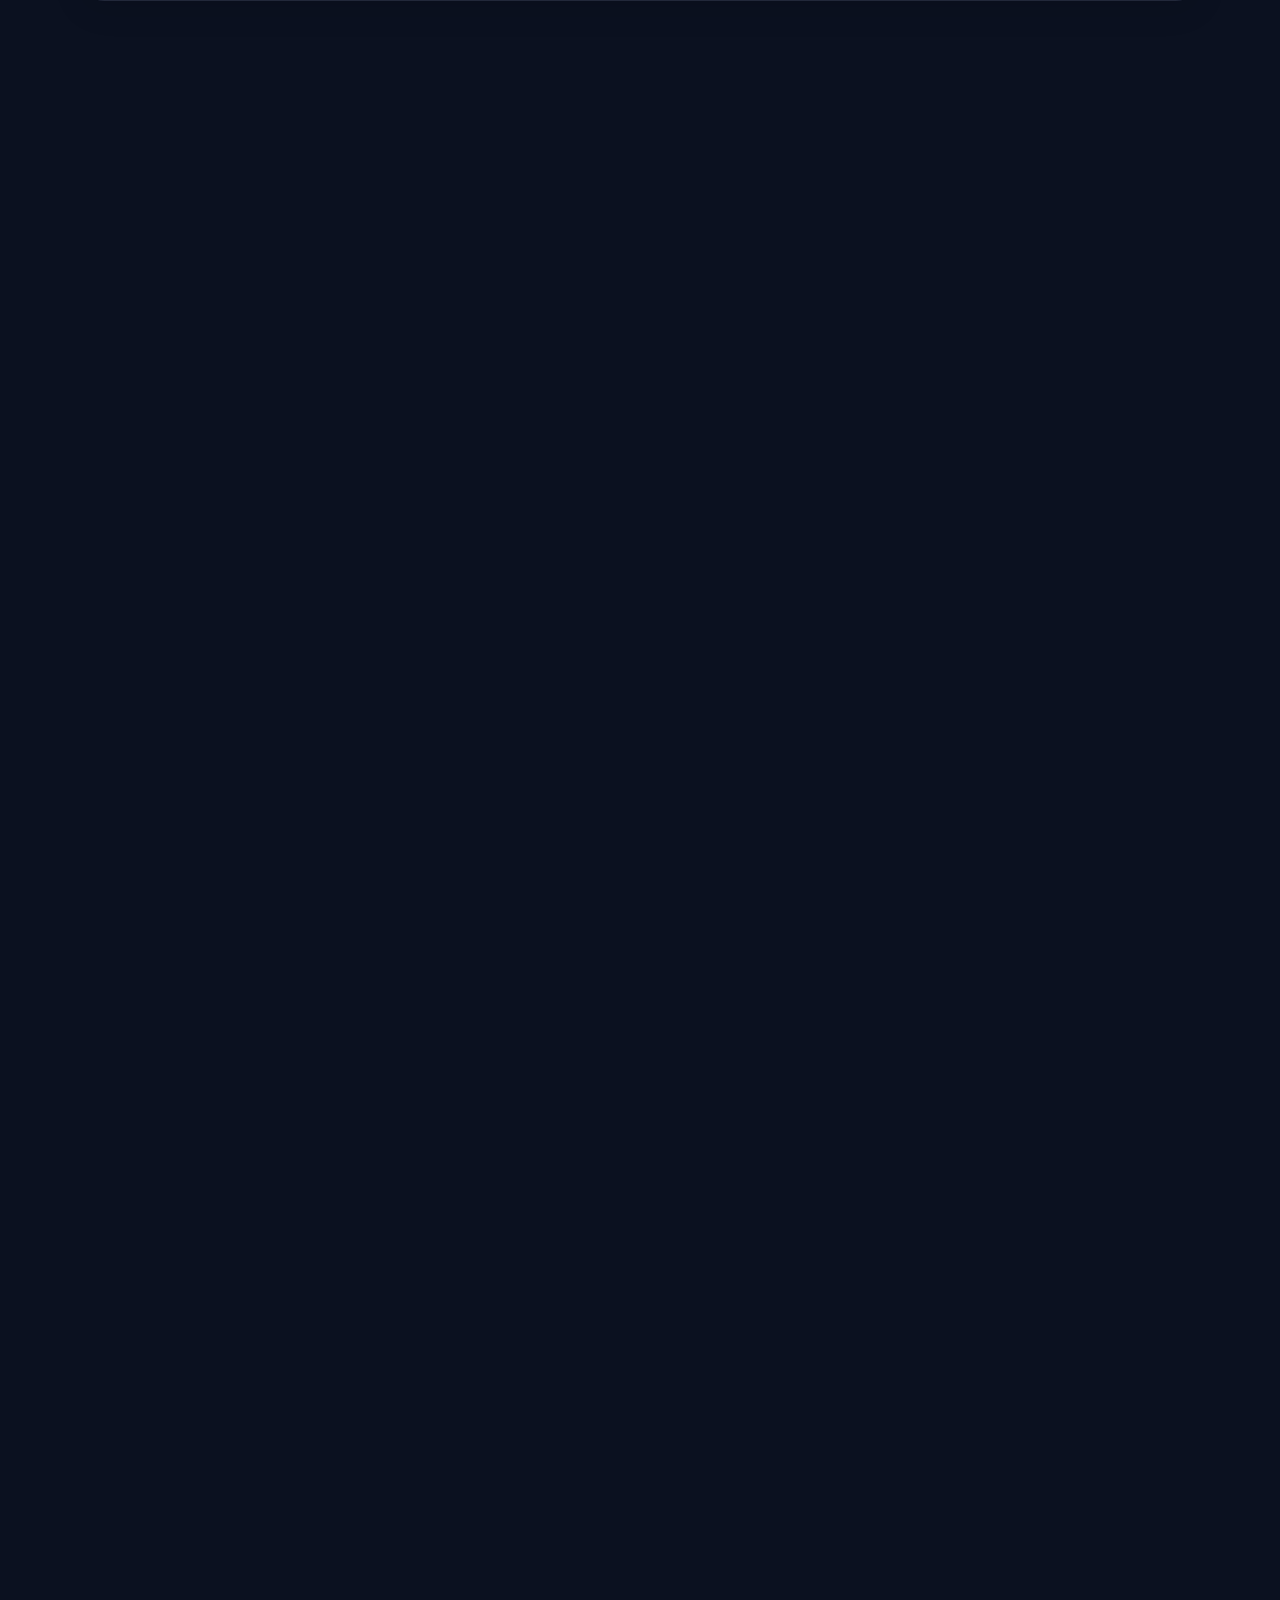
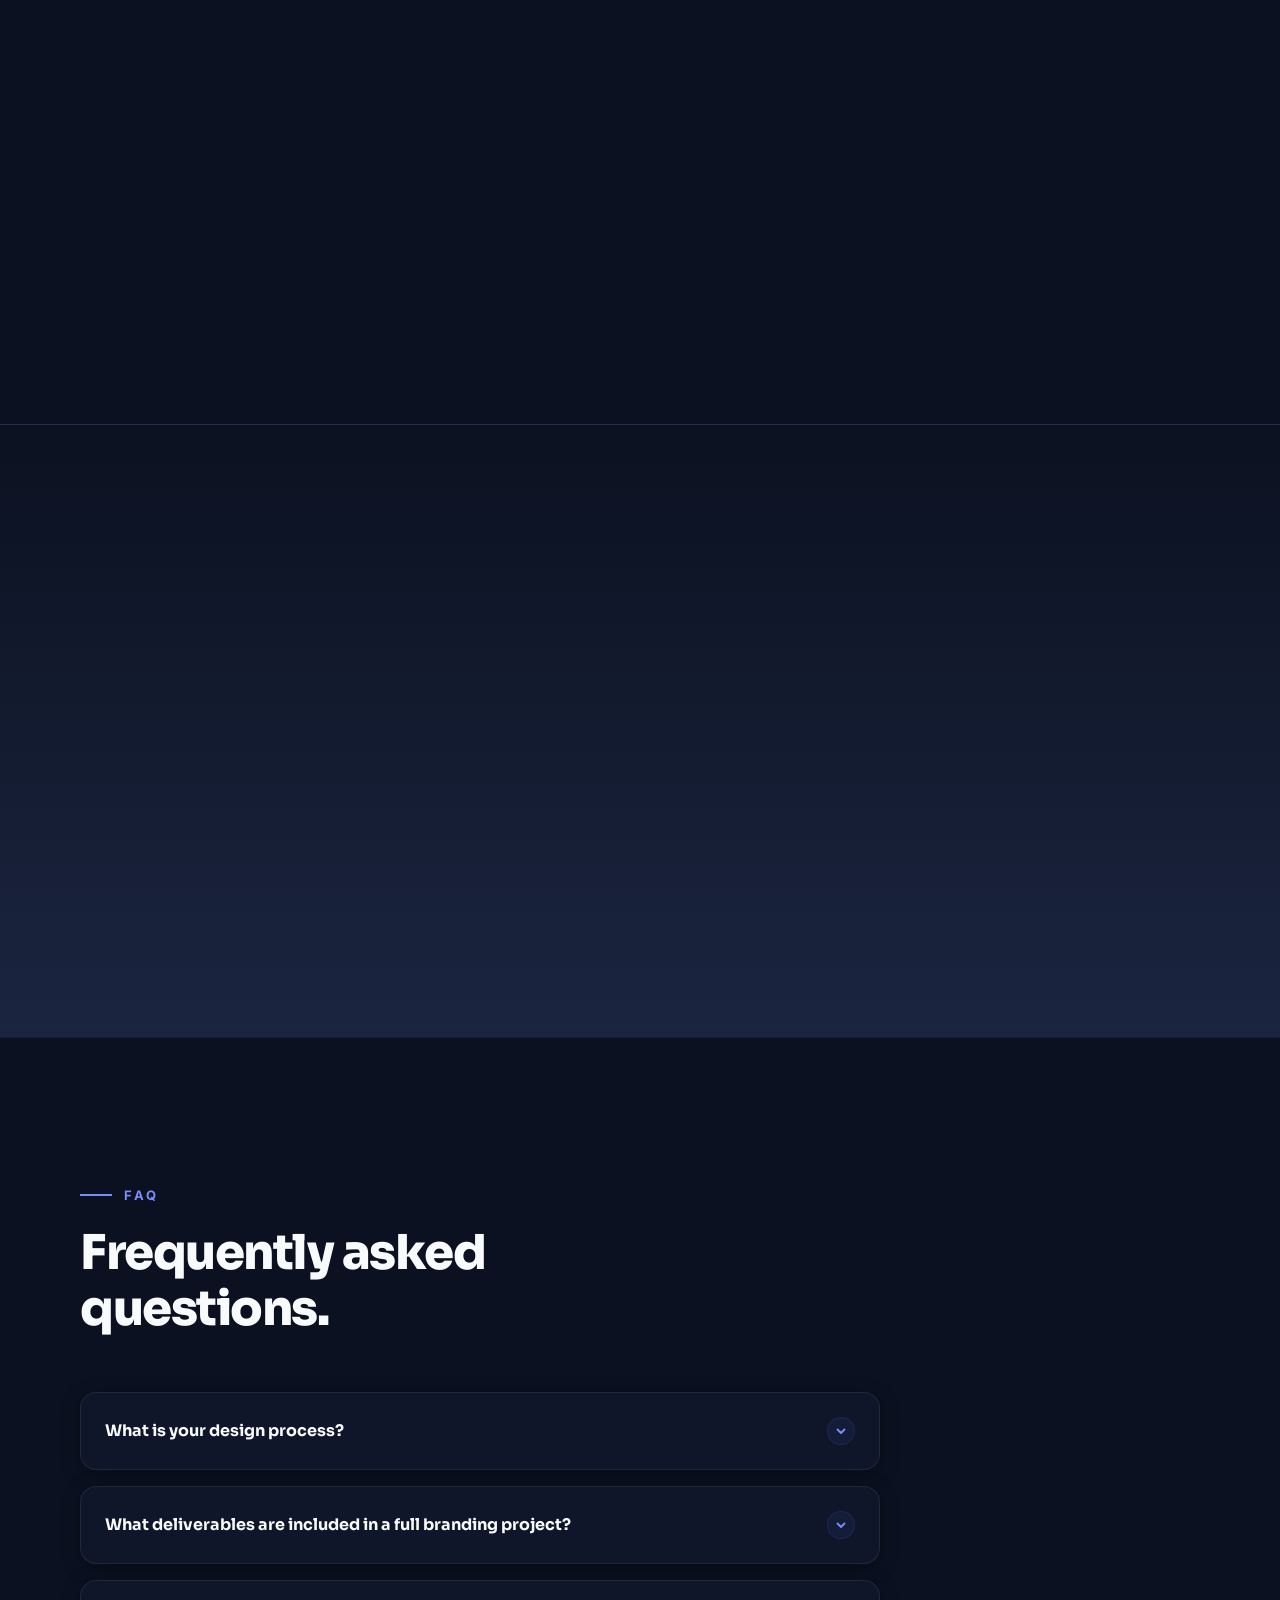
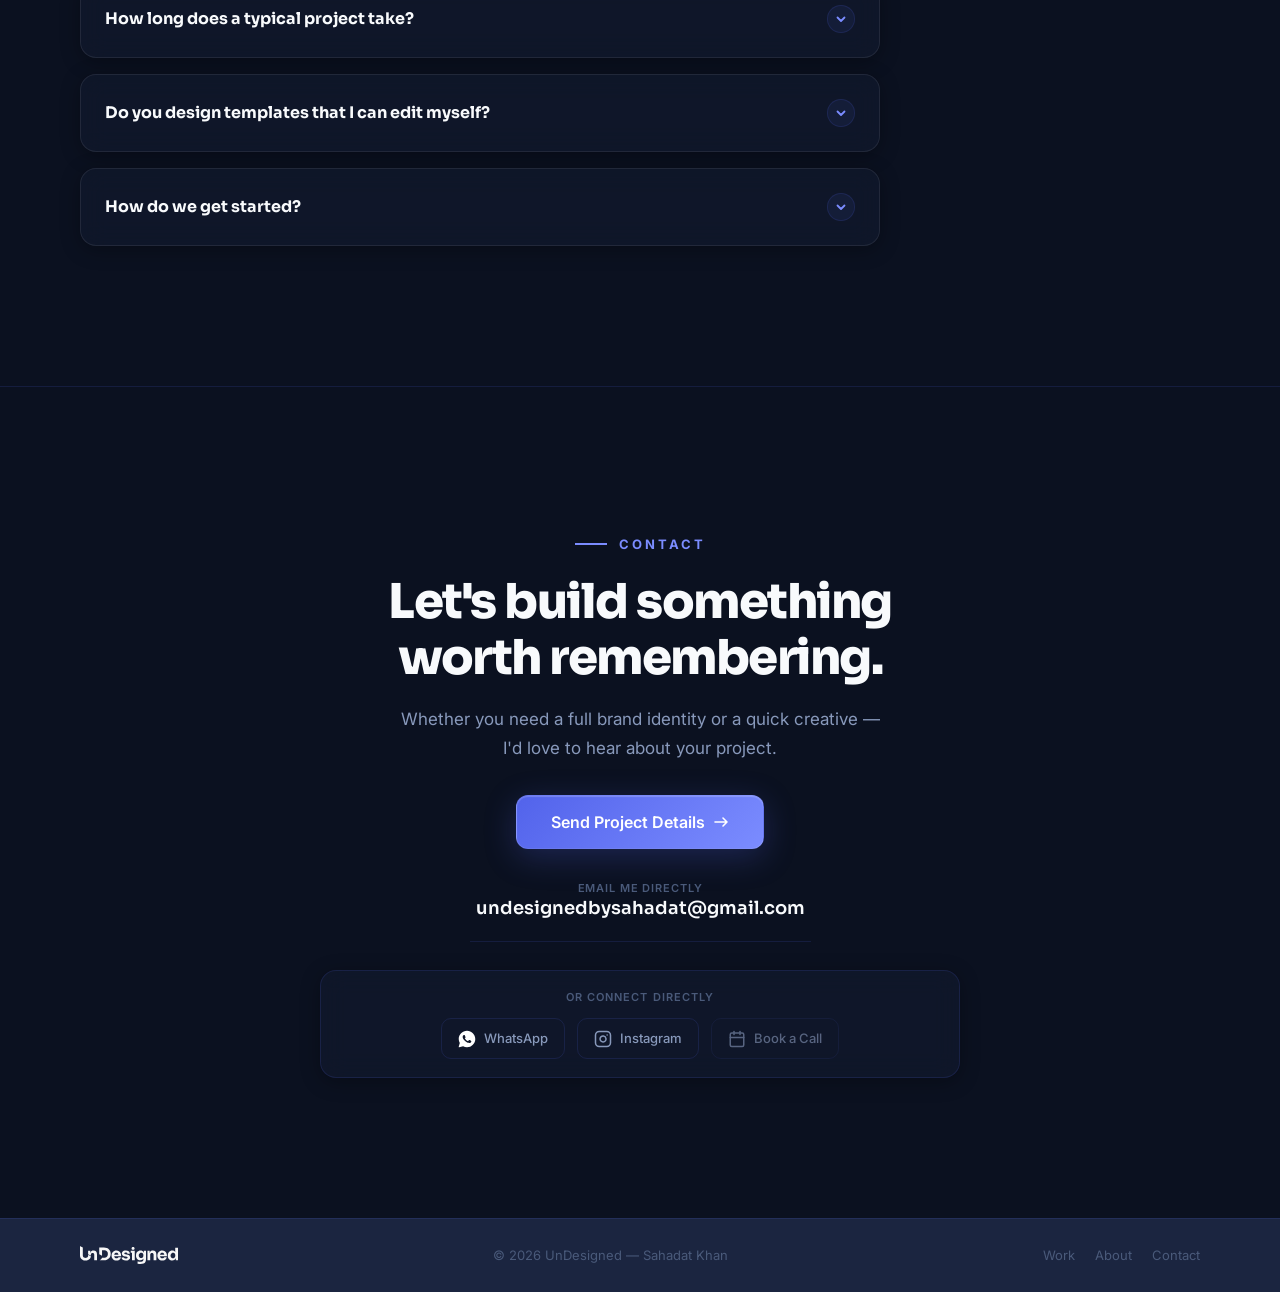
==== commit 4a9bce49: "Add files via upload" ====
--- a/index.html
+++ b/index.html
@@ -4,35 +4,114 @@
 <head>
   <meta charset="UTF-8" />
   <meta name="viewport" content="width=device-width, initial-scale=1.0" />
-  <title>UnDesigned | Sahadat Khan</title>
+  <title>UnDesigned | Sahadat Khan – Brand & Visual Designer</title>
   <meta name="description"
-    content="Portfolio of Sahadat Khan — Brand & Visual Designer creating clean, strategic brand identities, logo systems, and visual systems for businesses." />
+    content="UnDesigned by Sahadat Khan is a portfolio of a Brand & Visual Designer creating clean, strategic brand identities, custom logo systems, and visual design for businesses." />
   <meta name="author" content="Sahadat Khan" />
   <meta name="keywords"
     content="Sahadat Khan, UnDesigned, Brand Designer, Logo Design, Visual Identity, Graphic Designer, Brand Identity, Social Media Design, Bhopal Designer, Indian Graphic Designer" />
   <meta name="robots" content="index, follow" />
   <meta name="google-site-verification" content="yFzTEDTWarodzRyk6BqdJRzDyFxJEC1rePec65aFAlQ" />
+  <meta name="theme-color" content="#0b1120" />
   <link rel="canonical" href="https://undesignedbysahadat.github.io/undesigned/" />
-  <meta property="og:title" content="UnDesigned | Sahadat Khan — Brand & Visual Designer" />
+
+  <!-- Open Graph / Facebook -->
+  <meta property="og:title" content="UnDesigned | Sahadat Khan – Brand & Visual Designer" />
   <meta property="og:description"
-    content="Brand & Visual Designer creating clean, strategic brand identities and visual systems for businesses." />
+    content="Brand & Visual Designer creating clean, strategic brand identities, custom logo systems, and visual design for businesses." />
   <meta property="og:type" content="website" />
   <meta property="og:url" content="https://undesignedbysahadat.github.io/undesigned/" />
   <meta property="og:image"
-    content="https://undesignedbysahadat.github.io/undesigned/my Logo png/UnDesigned Logo_icon lite tp.png" />
+    content="https://undesignedbysahadat.github.io/undesigned/otheri%20imgs/UnDesigned%20Primary%20logo.jpg" />
   <meta property="og:site_name" content="UnDesigned" />
   <meta property="og:locale" content="en_IN" />
+
+  <!-- Twitter -->
   <meta name="twitter:card" content="summary_large_image" />
-  <meta name="twitter:title" content="UnDesigned | Sahadat Khan — Brand & Visual Designer" />
+  <meta name="twitter:title" content="UnDesigned | Sahadat Khan – Brand & Visual Designer" />
   <meta name="twitter:description"
-    content="Brand & Visual Designer creating clean, strategic brand identities and visual systems for businesses." />
+    content="Brand & Visual Designer creating clean, strategic brand identities, custom logo systems, and visual design for businesses." />
   <meta name="twitter:image"
-    content="https://undesignedbysahadat.github.io/undesigned/my Logo png/UnDesigned Logo_icon lite tp.png" />
+    content="https://undesignedbysahadat.github.io/undesigned/otheri%20imgs/UnDesigned%20Primary%20logo.jpg" />
   <meta name="twitter:url" content="https://undesignedbysahadat.github.io/undesigned/" />
-  <link rel="icon" type="image/svg+xml" href="my logo svg/UnDesigned Favicon dark-bg.svg" />
-  <link rel="apple-touch-icon" href="my logo svg/UnDesigned Favicon dark-bg.svg" />
-  <script
-    type="application/ld+json">{"@context":"https://schema.org","@type":"Person","name":"Sahadat Khan","jobTitle":"Brand & Visual Designer","url":"https://undesignedbysahadat.github.io/undesigned/","image":"https://undesignedbysahadat.github.io/undesigned/otheri%20imgs/sahadat.webp","logo":"https://undesignedbysahadat.github.io/undesigned/my Logo png/UnDesigned Logo_icon lite tp.png","description":"Brand & Visual Designer specializing in logo systems, brand identity, and visual design for businesses.","email":"undesignedbysahadat@gmail.com","sameAs":["https://www.instagram.com/undesignedbysahadat/","https://wa.me/918305269282"],"knowsAbout":["Brand Identity","Logo Design","Visual Design","Social Media Design","Typography"]}</script>
+
+  <!-- Favicons & App Icons -->
+  <link rel="shortcut icon" href="favicons/favicon.ico" type="image/x-icon" />
+  <link rel="icon" type="image/x-icon" href="favicons/favicon.ico" />
+  <link rel="icon" type="image/png" sizes="16x16" href="favicons/favicon-16x16.png" />
+  <link rel="icon" type="image/png" sizes="32x32" href="favicons/favicon-32x32.png" />
+  <link rel="icon" type="image/png" sizes="48x48" href="favicons/favicon-48x48.png" />
+  <link rel="icon" type="image/png" sizes="96x96" href="favicons/favicon-96x96.png" />
+  <link rel="icon" type="image/svg+xml" href="favicons/favicon.svg" />
+  <link rel="apple-touch-icon" sizes="180x180" href="favicons/apple-touch-icon.png" />
+  <link rel="manifest" href="favicons/site.webmanifest" />
+
+  <!-- Structured Data (JSON-LD) -->
+  <script type="application/ld+json">
+  {
+    "@context": "https://schema.org",
+    "@graph": [
+      {
+        "@type": "Person",
+        "@id": "https://undesignedbysahadat.github.io/undesigned/#person",
+        "name": "Sahadat Khan",
+        "jobTitle": "Brand & Visual Designer",
+        "worksFor": {
+          "@id": "https://undesignedbysahadat.github.io/undesigned/#organization"
+        },
+        "url": "https://undesignedbysahadat.github.io/undesigned/",
+        "image": "https://undesignedbysahadat.github.io/undesigned/otheri%20imgs/sahadat.webp",
+        "sameAs": [
+          "https://www.instagram.com/undesignedbysahadat/",
+          "https://wa.me/918305269282"
+        ],
+        "knowsAbout": [
+          "Brand Identity",
+          "Logo Design",
+          "Visual Design",
+          "Social Media Design",
+          "Typography"
+        ]
+      },
+      {
+        "@type": "ProfessionalService",
+        "@id": "https://undesignedbysahadat.github.io/undesigned/#organization",
+        "name": "UnDesigned",
+        "url": "https://undesignedbysahadat.github.io/undesigned/",
+        "logo": "https://undesignedbysahadat.github.io/undesigned/otheri%20imgs/UnDesigned%20Primary%20logo.jpg",
+        "image": "https://undesignedbysahadat.github.io/undesigned/otheri%20imgs/UnDesigned%20Primary%20logo.jpg",
+        "description": "UnDesigned is the branding and visual design studio of Sahadat Khan, specializing in clean, strategic brand identities, custom logo systems, and high-impact visual design for growing brands.",
+        "founder": {
+          "@id": "https://undesignedbysahadat.github.io/undesigned/#person"
+        },
+        "address": {
+          "@type": "PostalAddress",
+          "addressLocality": "Bhopal",
+          "addressRegion": "Madhya Pradesh",
+          "addressCountry": "IN"
+        },
+        "email": "undesignedbysahadat@gmail.com",
+        "telephone": "+918305269282",
+        "sameAs": [
+          "https://www.instagram.com/undesignedbysahadat/",
+          "https://wa.me/918305269282"
+        ]
+      },
+      {
+        "@type": "WebSite",
+        "@id": "https://undesignedbysahadat.github.io/undesigned/#website",
+        "url": "https://undesignedbysahadat.github.io/undesigned/",
+        "name": "UnDesigned | Sahadat Khan – Brand & Visual Designer",
+        "publisher": {
+          "@id": "https://undesignedbysahadat.github.io/undesigned/#organization"
+        },
+        "author": {
+          "@id": "https://undesignedbysahadat.github.io/undesigned/#person"
+        }
+      }
+    ]
+  }
+  </script>
   <link rel="preconnect" href="https://fonts.googleapis.com" />
   <link rel="preconnect" href="https://fonts.gstatic.com" crossorigin />
   <link
@@ -42,7 +121,7 @@
   <script src="https://cdn.jsdelivr.net/npm/@emailjs/browser@4/dist/email.min.js"></script>
 </head>
 
-<body>
+<body class="glass-enabled">
 
   <!-- PAGE LOADER -->
   <div class="page-loader" id="pageLoader">
@@ -171,8 +250,8 @@
         <div class="about-image-badge">
           <div class="badge-icon">✦</div>
           <div class="badge-text">
-            <strong>Brand Designer</strong>
-            <span>Graphic Designer</span>
+            <strong>Sahadat Khan</strong>
+            <span>Brand Designer</span>
           </div>
         </div>
       </div>
@@ -297,10 +376,11 @@
         <div class="proj-sub-label">Social & Print</div>
         <div class="proj-assets-grid brew-print">
           <div class="asset-cell lightbox-trigger brew-print-cell"><img
-              src="brewbite images/BrewBite SM ProductFocus.webp" alt="Social Post" loading="lazy"
-              decoding="async" /></div>
-          <div class="asset-cell lightbox-trigger brew-print-cell"><img src="brewbite images/BrewBite Poster Mockup.webp"
-              alt="Poster Mockup" loading="lazy" decoding="async" /></div>
+              src="brewbite images/BrewBite SM ProductFocus.webp" alt="Social Post" loading="lazy" decoding="async" />
+          </div>
+          <div class="asset-cell lightbox-trigger brew-print-cell"><img
+              src="brewbite images/BrewBite Poster Mockup.webp" alt="Poster Mockup" loading="lazy" decoding="async" />
+          </div>
           <div class="asset-cell lightbox-trigger brew-print-cell"><img src="brewbite images/BrewBite Menu Mockup.webp"
               alt="Menu Mockup" loading="lazy" decoding="async" /></div>
         </div>
@@ -563,18 +643,36 @@
       <p class="section-subtitle" style="margin:16px auto 0;text-align:center;">
         Whether you need a full brand identity or a quick creative — I'd love to hear about your project.
       </p>
-      <a href="mailto:undesignedbysahadat@gmail.com" class="contact-email">undesignedbysahadat@gmail.com</a>
-
-      <div class="contact-socials">
+
+      <button class="btn-primary contact-primary-cta" id="formTrigger" aria-label="Open Project Form"
+        aria-expanded="false" aria-controls="contactFormWrap">
+        <span class="contact-primary-label">Send Project Details</span>
+        <svg width="16" height="16" viewBox="0 0 16 16" fill="none" aria-hidden="true">
+          <path d="M2 8h12M10 4l4 4-4 4" stroke="currentColor" stroke-width="1.6" stroke-linecap="round"
+            stroke-linejoin="round" />
+        </svg>
+      </button>
+
+      <button class="contact-email" id="copyEmail" type="button" data-email="undesignedbysahadat@gmail.com"
+        aria-describedby="emailCopyStatus">
+        <span class="contact-email-label">Email me directly</span>
+        <span class="contact-email-address">undesignedbysahadat@gmail.com</span>
+        <span class="contact-email-hint" aria-hidden="true">Click to copy</span>
+      </button>
+      <span class="sr-only" id="emailCopyStatus" aria-live="polite"></span>
+
+      <div class="contact-secondary">
+        <span class="contact-secondary-label">Or connect directly</span>
+        <div class="contact-socials">
         <!-- WhatsApp -->
         <a href="https://wa.me/918305269282?text=Hi%20Sahadat!%20I%20came%20across%20your%20portfolio%20and%20I%27m%20interested%20in%20working%20with%20you.%20Could%20we%20discuss%20my%20project%3F"
-          target="_blank" class="social-btn" aria-label="Chat on WhatsApp">
+          target="_blank" rel="noopener noreferrer" class="social-btn" aria-label="Chat on WhatsApp">
           <img src="otheri imgs/whatsapp icon.svg" alt="WhatsApp" class="social-btn-icon whatsapp-icon" width="18"
             height="18" />
           WhatsApp
         </a>
         <!-- Instagram -->
-        <a href="https://www.instagram.com/undesignedbysahadat/" target="_blank" class="social-btn"
+        <a href="https://www.instagram.com/undesignedbysahadat/" target="_blank" rel="noopener noreferrer" class="social-btn"
           aria-label="Visit Instagram">
           <svg class="social-btn-icon" width="18" height="18" viewBox="0 0 24 24" fill="none" stroke="currentColor"
             stroke-width="2" stroke-linecap="round" stroke-linejoin="round">
@@ -585,7 +683,8 @@
           Instagram
         </a>
         <!-- Book a Call -->
-        <a href="YOUR_CALENDLY_LINK" target="_blank" class="social-btn" id="calendlyBtn" aria-label="Book a Call">
+        <a href="YOUR_CALENDLY_LINK" target="_blank" rel="noopener noreferrer" class="social-btn" id="calendlyBtn"
+          aria-label="Book a Call">
           <svg class="social-btn-icon" width="18" height="18" viewBox="0 0 24 24" fill="none" stroke="currentColor"
             stroke-width="2" stroke-linecap="round" stroke-linejoin="round">
             <rect x="3" y="4" width="18" height="18" rx="2" ry="2"></rect>
@@ -595,15 +694,7 @@
           </svg>
           Book a Call
         </a>
-        <!-- Email form trigger -->
-        <button class="social-btn form-trigger" id="formTrigger" aria-label="Open Project Form">
-          <svg class="social-btn-icon" width="18" height="18" viewBox="0 0 24 24" fill="none" stroke="currentColor"
-            stroke-width="2" stroke-linecap="round" stroke-linejoin="round">
-            <path d="M4 4h16c1.1 0 2 .9 2 2v12c0 1.1-.9 2-2 2H4c-1.1 0-2-.9-2-2V6c0-1.1.9-2 2-2z"></path>
-            <polyline points="22,6 12,13 2,6"></polyline>
-          </svg>
-          Send Project Details
-        </button>
+        </div>
       </div>
 
       <div class="contact-form-wrap" id="contactFormWrap">
--- a/style.css
+++ b/style.css
@@ -37,6 +37,8 @@
   --shadow-lg: 0 20px 40px rgba(0, 0, 0, 0.1), inset 0 1px 1px rgba(255, 255, 255, 0.02);
   --noise-opacity: 0.4;
   --input-bg: rgba(255, 255, 255, 0.04);
+  --glass-blur: 12px;
+  --glass-border: rgba(255, 255, 255, 0.08);
 }
 
 [data-theme="light"] {
@@ -65,6 +67,7 @@
   --shadow-lg: 0 20px 40px rgba(0, 0, 0, 0.08);
   --noise-opacity: 0.15;
   --input-bg: rgba(0, 0, 0, 0.03);
+  --glass-border: rgba(82, 99, 235, 0.12);
 }
 
 html {
@@ -82,6 +85,18 @@
 textarea:focus-visible,
 select:focus-visible {
   outline: none;
+}
+
+.sr-only {
+  position: absolute;
+  width: 1px;
+  height: 1px;
+  padding: 0;
+  margin: -1px;
+  overflow: hidden;
+  clip: rect(0, 0, 0, 0);
+  white-space: nowrap;
+  border: 0;
 }
 
 body {
@@ -304,6 +319,49 @@
 
 [data-theme="light"] .theme-toggle .moon-icon {
   display: block;
+}
+
+/* Circular theme reveal — the new theme expands from the toggle position. */
+::view-transition-old(root) {
+  animation: none;
+  z-index: 1;
+}
+
+::view-transition-new(root) {
+  z-index: 2;
+  animation: theme-radial-reveal 480ms ease-in-out both;
+}
+
+@keyframes theme-radial-reveal {
+  from {
+    clip-path: circle(0 at var(--theme-reveal-x) var(--theme-reveal-y));
+  }
+
+  to {
+    clip-path: circle(var(--theme-reveal-radius) at var(--theme-reveal-x) var(--theme-reveal-y));
+  }
+}
+
+/* Lightweight fallback for browsers and devices that skip the radial reveal. */
+body.theme-fade {
+  opacity: 0.78;
+}
+
+body.theme-fade,
+body:not(.theme-fade) {
+  transition: opacity 140ms ease-in-out;
+}
+
+@media (prefers-reduced-motion: reduce) {
+  ::view-transition-old(root),
+  ::view-transition-new(root) {
+    animation: none;
+  }
+
+  body.theme-fade,
+  body:not(.theme-fade) {
+    transition: none;
+  }
 }
 
 /* ───────────────────────────────────────
@@ -1822,22 +1880,103 @@
   margin: 0 auto;
 }
 
+.contact-primary-cta {
+  margin-top: 32px;
+  padding: 16px 34px;
+  font-size: 16px;
+}
+
+.contact-primary-cta svg {
+  transition: transform 0.22s ease;
+}
+
+.contact-primary-cta:hover svg {
+  transform: translateX(3px);
+}
+
 .contact-email {
+  appearance: none;
+  width: fit-content;
+  max-width: 100%;
+  margin: 24px auto 0;
+  padding: 8px 6px 6px;
+  background: transparent;
+  border: 0;
+  border-bottom: 1px solid var(--border);
+  color: var(--surface);
+  cursor: pointer;
+  display: flex;
+  flex-direction: column;
+  align-items: center;
+  gap: 2px;
   font-family: 'Sora', sans-serif;
-  font-size: clamp(13px, 1.8vw, 20px);
+  text-align: center;
+  transition: color 0.22s ease, border-color 0.22s ease, transform 0.22s ease;
+}
+
+.contact-email:hover,
+.contact-email:focus-visible {
+  color: var(--accent-light);
+  border-color: var(--accent);
+  transform: translateY(-2px);
+}
+
+.contact-email-label,
+.contact-email-hint {
+  font-family: 'Inter', sans-serif;
+  font-size: 11px;
   font-weight: 600;
-  color: var(--surface);
-  text-decoration: none;
-  display: inline-block;
-  margin: 28px 0 36px;
-  padding-bottom: 4px;
-  border-bottom: 2px solid var(--accent);
-  transition: color 0.2s;
+  color: var(--text-muted);
+  letter-spacing: 0.08em;
+  text-transform: uppercase;
+}
+
+.contact-email-address {
+  font-size: clamp(13px, 1.8vw, 18px);
+  font-weight: 600;
   word-break: break-all;
 }
 
-.contact-email:hover {
+.contact-email-hint {
+  margin-top: 2px;
+  font-size: 10px;
+  letter-spacing: 0.04em;
+  text-transform: none;
+  opacity: 0;
+  transform: translateY(-2px);
+  transition: opacity 0.2s ease, transform 0.2s ease;
+}
+
+.contact-email:hover .contact-email-hint,
+.contact-email:focus-visible .contact-email-hint,
+.contact-email.is-copied .contact-email-hint {
+  opacity: 1;
+  transform: translateY(0);
+}
+
+.contact-email.is-copied .contact-email-hint {
   color: var(--accent-light);
+}
+
+.contact-secondary {
+  margin-top: 28px;
+  padding: 18px;
+  background: var(--card-bg);
+  border: 1px solid var(--border);
+  border-radius: 16px;
+  box-shadow: var(--shadow-sm);
+  backdrop-filter: blur(var(--glass-blur));
+  -webkit-backdrop-filter: blur(var(--glass-blur));
+}
+
+.contact-secondary-label {
+  display: block;
+  margin-bottom: 12px;
+  color: var(--text-muted);
+  font-size: 11px;
+  font-weight: 600;
+  letter-spacing: 0.1em;
+  text-transform: uppercase;
 }
 
 .contact-socials {
@@ -1852,22 +1991,22 @@
   display: inline-flex;
   align-items: center;
   gap: 8px;
-  background: var(--card-bg);
+  background: transparent;
   border: 1px solid var(--border);
   color: var(--text-dim);
-  padding: 11px 18px;
+  padding: 9px 16px;
   border-radius: 10px;
-  font-size: 14px;
+  font-size: 13px;
   font-weight: 500;
   text-decoration: none;
   cursor: pointer;
   font-family: 'Inter', sans-serif;
-  transition: background 0.3s, border-color 0.3s, color 0.3s, transform 0.3s;
+  transition: background 0.22s ease, border-color 0.22s ease, color 0.22s ease, transform 0.22s ease;
 }
 
 .social-btn:hover {
-  background: rgba(82, 99, 235, 0.12);
-  border-color: rgba(82, 99, 235, 0.4);
+  background: rgba(82, 99, 235, 0.08);
+  border-color: rgba(82, 99, 235, 0.3);
   color: var(--surface);
   transform: translateY(-2px);
 }
@@ -2336,7 +2475,21 @@
   }
 
   .contact-email {
-    font-size: 13px;
+    width: 100%;
+  }
+
+  .contact-email-hint {
+    opacity: 0.72;
+    transform: none;
+  }
+
+  .contact-primary-cta {
+    width: 100%;
+    justify-content: center;
+  }
+
+  .contact-secondary {
+    padding: 14px;
   }
 
   .contact-socials {
@@ -2344,7 +2497,9 @@
   }
 
   .social-btn {
-    padding: 9px 13px;
+    flex: 1 1 130px;
+    justify-content: center;
+    padding: 9px 12px;
     font-size: 13px;
   }
 
@@ -2381,3 +2536,120 @@
     grid-template-columns: repeat(2, 1fr);
   }
 }
+
+/* Responsive glass blur adjustment */
+@media (max-width: 768px) {
+  :root {
+    --glass-blur: 8px;
+  }
+}
+
+/* Light theme glass background opacity adjustments */
+[data-theme="light"].glass-enabled,
+[data-theme="light"] .glass-enabled {
+  --nav-bg: rgba(248, 250, 252, 0.45);
+  --nav-island-bg: rgba(255, 255, 255, 0.45);
+  --card-bg: rgba(255, 255, 255, 0.45);
+  --service-card-bg: rgba(255, 255, 255, 0.5);
+  --contact-form-bg: rgba(255, 255, 255, 0.5);
+}
+
+/* ==========================================================================
+   GLASSMORPHISM ENHANCEMENT (Single Toggle System)
+   Active when <body class="glass-enabled"> is present.
+   ========================================================================== */
+
+/* 1. Navbar */
+.glass-enabled .navbar.fullwidth .nav-inner {
+  backdrop-filter: blur(var(--glass-blur));
+  -webkit-backdrop-filter: blur(var(--glass-blur));
+  border-bottom: 1px solid var(--glass-border);
+  box-shadow: none;
+}
+
+.glass-enabled .navbar.island .nav-inner {
+  backdrop-filter: blur(var(--glass-blur));
+  -webkit-backdrop-filter: blur(var(--glass-blur));
+  border: 1px solid var(--glass-border);
+  box-shadow: var(--shadow-sm);
+}
+
+/* 2. Cards */
+.glass-enabled .project-section {
+  backdrop-filter: blur(var(--glass-blur));
+  -webkit-backdrop-filter: blur(var(--glass-blur));
+  border: 1px solid var(--glass-border);
+  box-shadow: var(--shadow-md);
+}
+
+/* Soften hover state shadows (avoid heavy blue glow shadows) */
+.glass-enabled .project-section:hover {
+  border-color: rgba(82, 99, 235, 0.25);
+  transform: translateY(-4px);
+  box-shadow: var(--shadow-lg);
+}
+
+.glass-enabled .service-card {
+  backdrop-filter: blur(var(--glass-blur));
+  -webkit-backdrop-filter: blur(var(--glass-blur));
+  border: 1px solid var(--glass-border);
+  box-shadow: var(--shadow-sm);
+}
+
+.glass-enabled .service-card:hover,
+.glass-enabled .service-card.expanded {
+  border-color: rgba(82, 99, 235, 0.25);
+  transform: translateY(-4px);
+  box-shadow: var(--shadow-md);
+}
+
+.glass-enabled .faq-item {
+  backdrop-filter: blur(var(--glass-blur));
+  -webkit-backdrop-filter: blur(var(--glass-blur));
+  border: 1px solid var(--glass-border);
+  box-shadow: var(--shadow-sm);
+}
+
+.glass-enabled .faq-item:hover,
+.glass-enabled .faq-item.open {
+  border-color: rgba(82, 99, 235, 0.25);
+  box-shadow: var(--shadow-md);
+}
+
+/* 3. Selected Section Containers */
+.glass-enabled .contact-form {
+  backdrop-filter: blur(var(--glass-blur));
+  -webkit-backdrop-filter: blur(var(--glass-blur));
+  border: 1px solid var(--glass-border);
+  box-shadow: var(--shadow-lg);
+}
+
+.glass-enabled .about-stats {
+  backdrop-filter: blur(var(--glass-blur));
+  -webkit-backdrop-filter: blur(var(--glass-blur));
+  border: 1px solid var(--glass-border);
+}
+
+/* About image badge - made glassmorphic on top of the about image */
+.glass-enabled .about-image-badge {
+  background: var(--nav-bg); /* Use matching translucent color */
+  backdrop-filter: blur(var(--glass-blur));
+  -webkit-backdrop-filter: blur(var(--glass-blur));
+  border: 1px solid var(--glass-border);
+  box-shadow: var(--shadow-sm);
+}
+
+/* 4. Controls & Menus (for completeness) */
+.glass-enabled .back-to-top,
+.glass-enabled .theme-toggle {
+  backdrop-filter: blur(var(--glass-blur));
+  -webkit-backdrop-filter: blur(var(--glass-blur));
+  border: 1px solid var(--glass-border);
+  box-shadow: var(--shadow-sm);
+}
+
+.glass-enabled .mobile-menu {
+  backdrop-filter: blur(var(--glass-blur));
+  -webkit-backdrop-filter: blur(var(--glass-blur));
+  border-left: 1px solid var(--glass-border);
+}
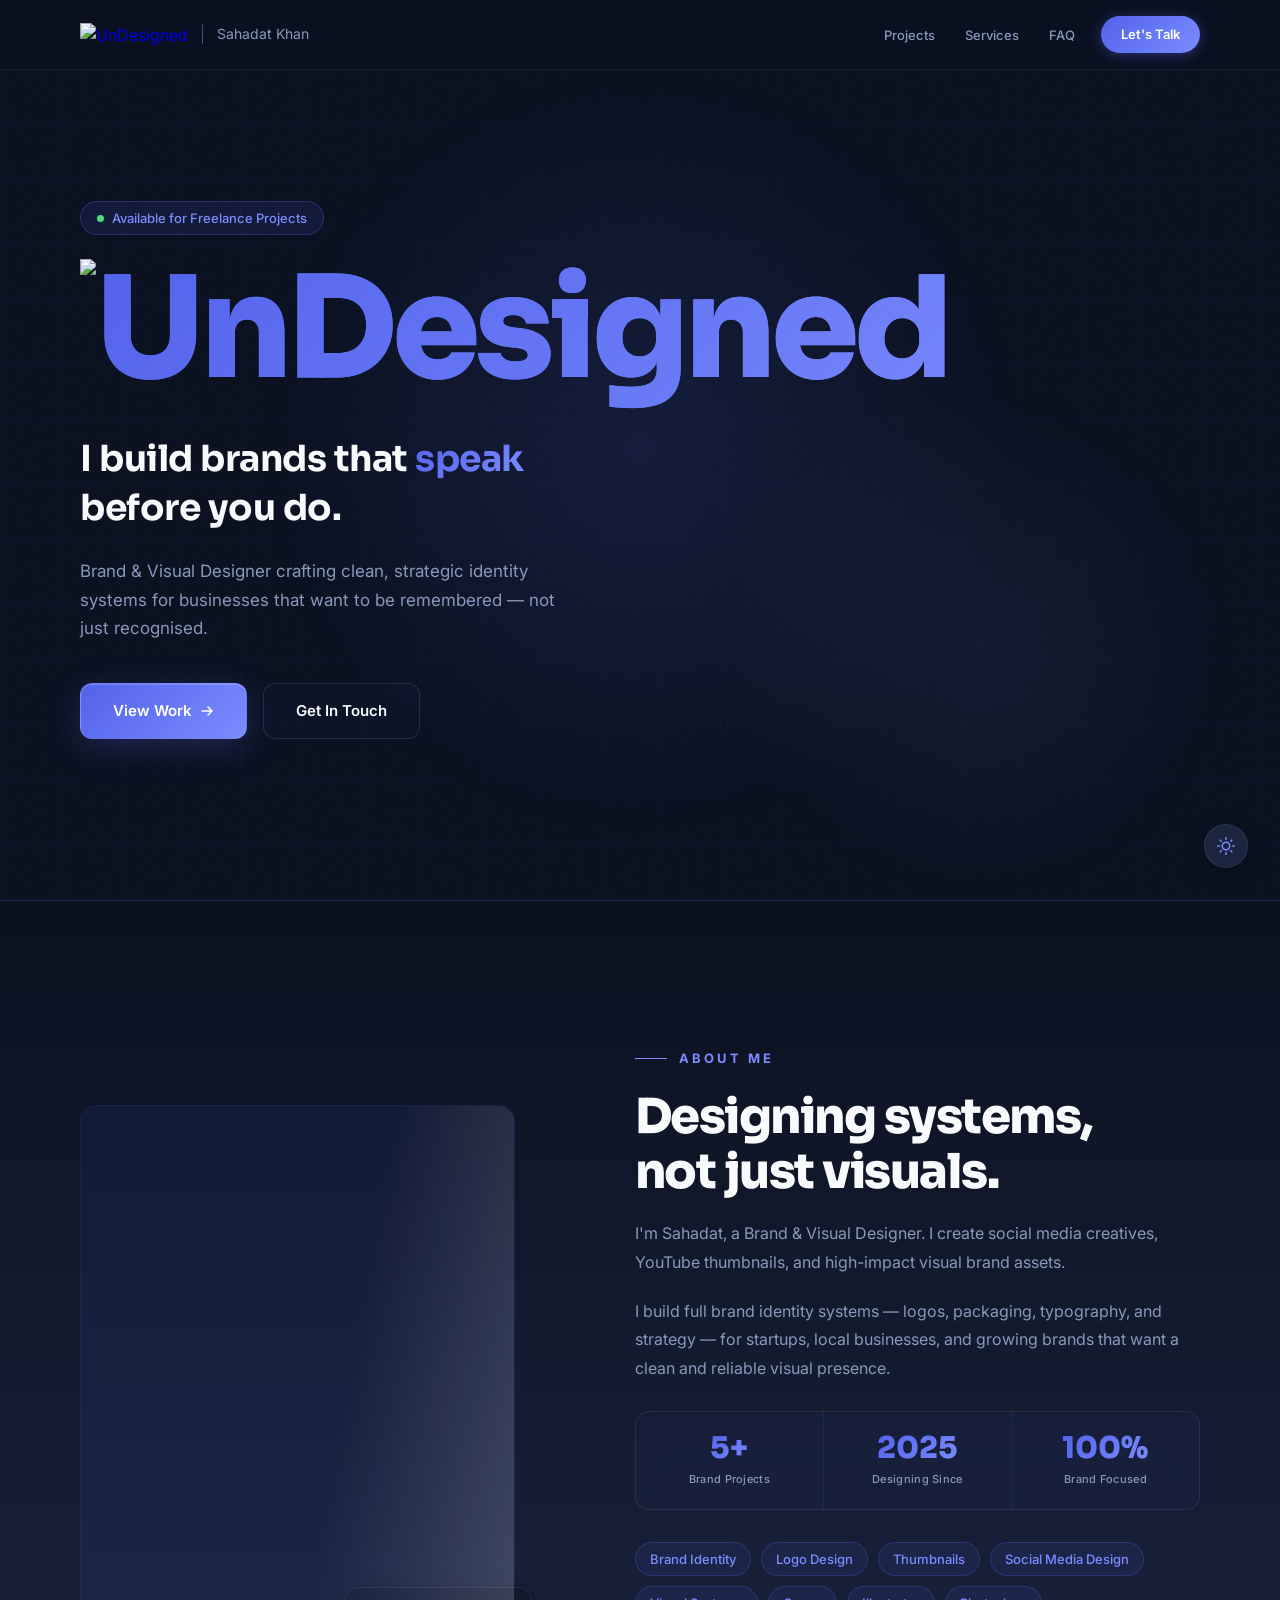
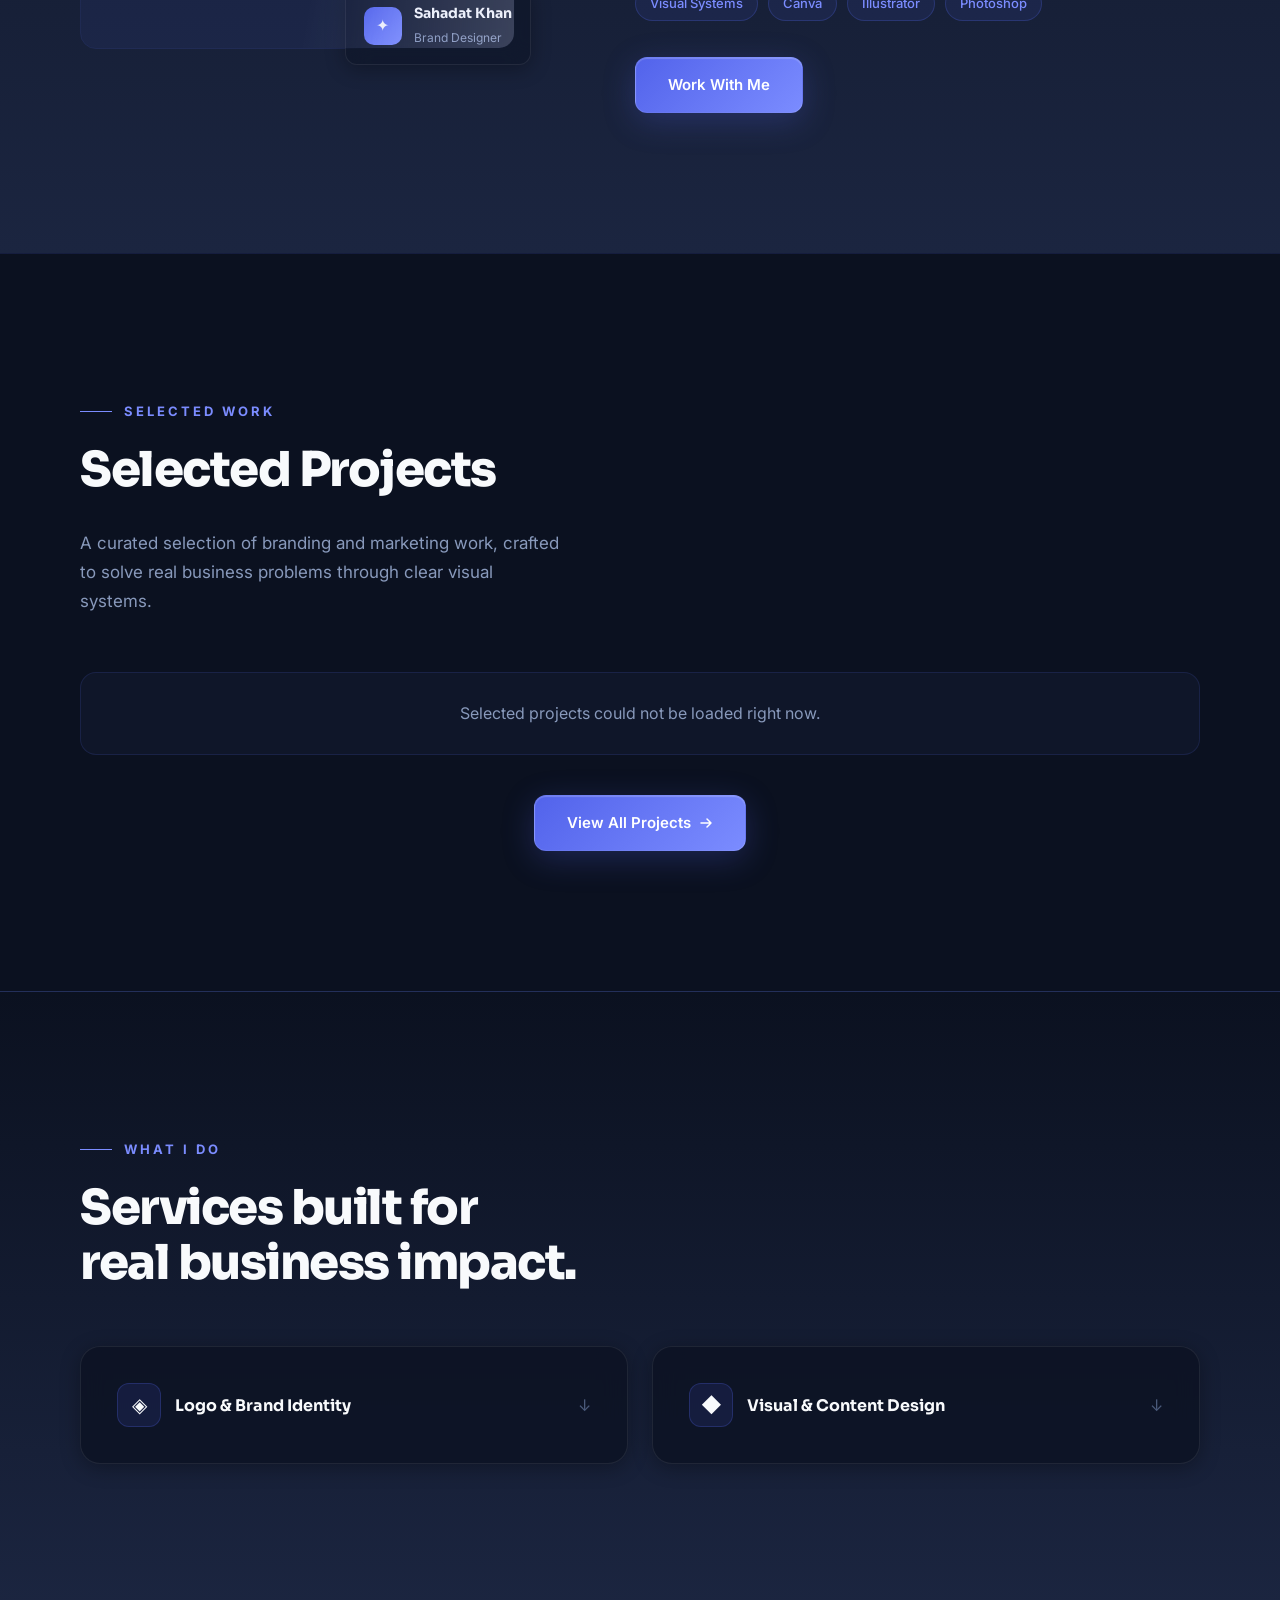
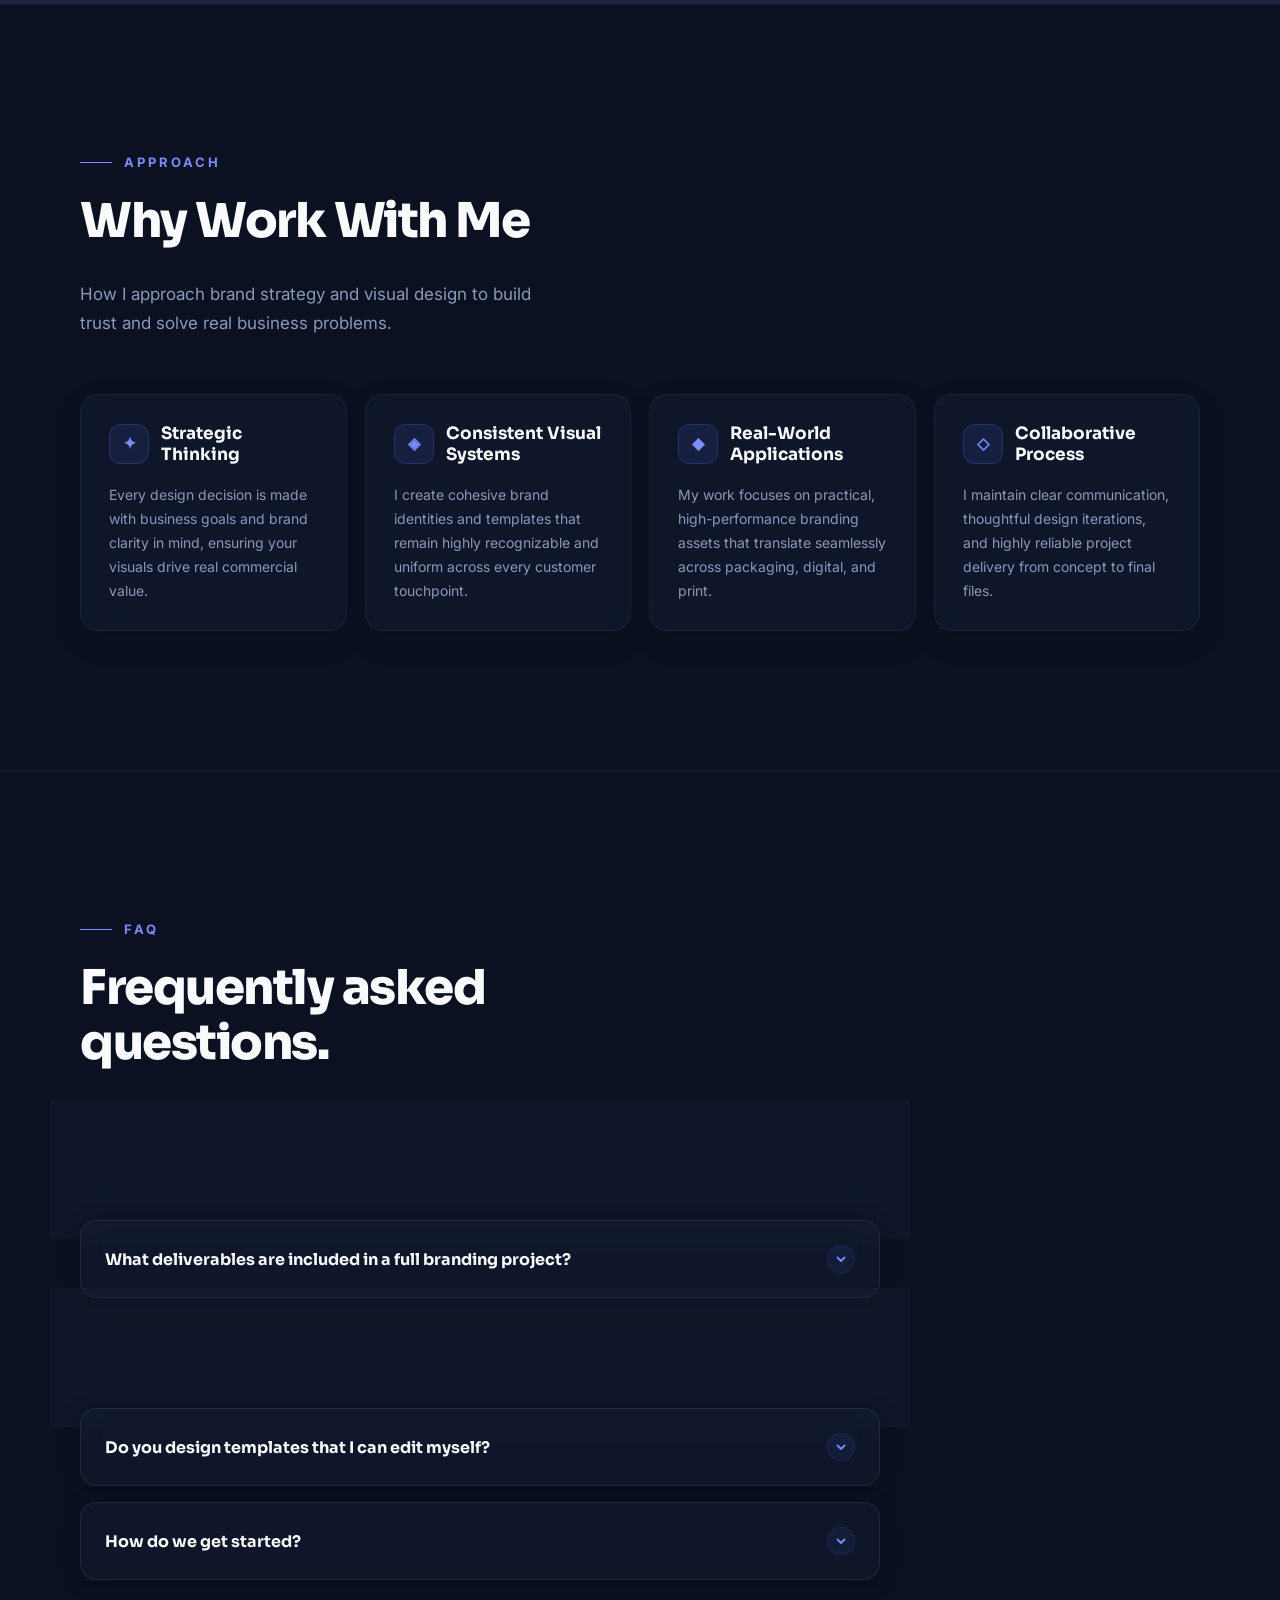
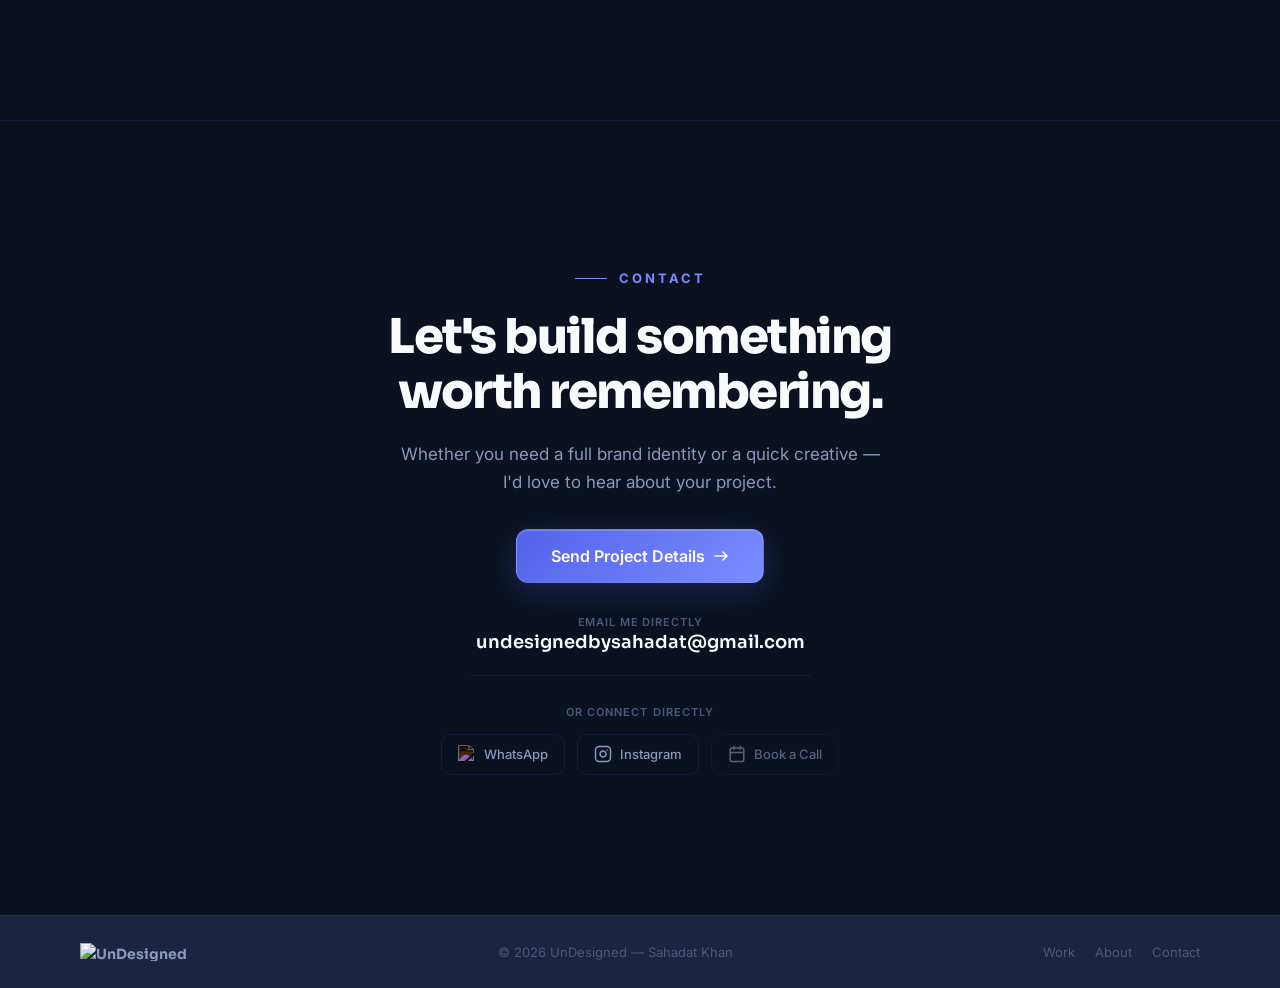
==== commit f13c40de: "Add files via upload" ====
--- a/index.html
+++ b/index.html
@@ -22,7 +22,7 @@
   <meta property="og:type" content="website" />
   <meta property="og:url" content="https://undesignedbysahadat.github.io/undesigned/" />
   <meta property="og:image"
-    content="https://undesignedbysahadat.github.io/undesigned/otheri%20imgs/UnDesigned%20Primary%20logo.jpg" />
+    content="https://undesignedbysahadat.github.io/undesigned/assets/brand/UnDesigned%20Primary%20logo.jpg" />
   <meta property="og:site_name" content="UnDesigned" />
   <meta property="og:locale" content="en_IN" />
 
@@ -32,19 +32,19 @@
   <meta name="twitter:description"
     content="Brand & Visual Designer creating clean, strategic brand identities, custom logo systems, and visual design for businesses." />
   <meta name="twitter:image"
-    content="https://undesignedbysahadat.github.io/undesigned/otheri%20imgs/UnDesigned%20Primary%20logo.jpg" />
+    content="https://undesignedbysahadat.github.io/undesigned/assets/brand/UnDesigned%20Primary%20logo.jpg" />
   <meta name="twitter:url" content="https://undesignedbysahadat.github.io/undesigned/" />
 
   <!-- Favicons & App Icons -->
-  <link rel="shortcut icon" href="favicons/favicon.ico" type="image/x-icon" />
-  <link rel="icon" type="image/x-icon" href="favicons/favicon.ico" />
-  <link rel="icon" type="image/png" sizes="16x16" href="favicons/favicon-16x16.png" />
-  <link rel="icon" type="image/png" sizes="32x32" href="favicons/favicon-32x32.png" />
-  <link rel="icon" type="image/png" sizes="48x48" href="favicons/favicon-48x48.png" />
-  <link rel="icon" type="image/png" sizes="96x96" href="favicons/favicon-96x96.png" />
-  <link rel="icon" type="image/svg+xml" href="favicons/favicon.svg" />
-  <link rel="apple-touch-icon" sizes="180x180" href="favicons/apple-touch-icon.png" />
-  <link rel="manifest" href="favicons/site.webmanifest" />
+  <link rel="shortcut icon" href="assets/favicons/favicon.ico" type="image/x-icon" />
+  <link rel="icon" type="image/x-icon" href="assets/favicons/favicon.ico" />
+  <link rel="icon" type="image/png" sizes="16x16" href="assets/favicons/favicon-16x16.png" />
+  <link rel="icon" type="image/png" sizes="32x32" href="assets/favicons/favicon-32x32.png" />
+  <link rel="icon" type="image/png" sizes="48x48" href="assets/favicons/favicon-48x48.png" />
+  <link rel="icon" type="image/png" sizes="96x96" href="assets/favicons/favicon-96x96.png" />
+  <link rel="icon" type="image/svg+xml" href="assets/favicons/favicon.svg" />
+  <link rel="apple-touch-icon" sizes="180x180" href="assets/favicons/apple-touch-icon.png" />
+  <link rel="manifest" href="assets/favicons/site.webmanifest" />
 
   <!-- Structured Data (JSON-LD) -->
   <script type="application/ld+json">
@@ -60,7 +60,7 @@
           "@id": "https://undesignedbysahadat.github.io/undesigned/#organization"
         },
         "url": "https://undesignedbysahadat.github.io/undesigned/",
-        "image": "https://undesignedbysahadat.github.io/undesigned/otheri%20imgs/sahadat.webp",
+        "image": "https://undesignedbysahadat.github.io/undesigned/assets/brand/sahadat.webp",
         "sameAs": [
           "https://www.instagram.com/undesignedbysahadat/",
           "https://wa.me/918305269282"
@@ -78,8 +78,8 @@
         "@id": "https://undesignedbysahadat.github.io/undesigned/#organization",
         "name": "UnDesigned",
         "url": "https://undesignedbysahadat.github.io/undesigned/",
-        "logo": "https://undesignedbysahadat.github.io/undesigned/otheri%20imgs/UnDesigned%20Primary%20logo.jpg",
-        "image": "https://undesignedbysahadat.github.io/undesigned/otheri%20imgs/UnDesigned%20Primary%20logo.jpg",
+        "logo": "https://undesignedbysahadat.github.io/undesigned/assets/brand/UnDesigned%20Primary%20logo.jpg",
+        "image": "https://undesignedbysahadat.github.io/undesigned/assets/brand/UnDesigned%20Primary%20logo.jpg",
         "description": "UnDesigned is the branding and visual design studio of Sahadat Khan, specializing in clean, strategic brand identities, custom logo systems, and high-impact visual design for growing brands.",
         "founder": {
           "@id": "https://undesignedbysahadat.github.io/undesigned/#person"
@@ -126,8 +126,8 @@
   <!-- PAGE LOADER -->
   <div class="page-loader" id="pageLoader">
     <div class="loader-logo">
-      <img src="my logo svg/UnDesigned Logo_icon lite tp.svg" alt="UnDesigned" class="logo-lite" />
-      <img src="my logo svg/UnDesigned Logo_icon dark tp.svg" alt="UnDesigned" class="logo-dark" />
+      <img src="assets/brand/UnDesigned Logo_icon lite tp.svg" alt="UnDesigned" class="logo-lite" />
+      <img src="assets/brand/UnDesigned Logo_icon dark tp.svg" alt="UnDesigned" class="logo-dark" />
       <div class="loader-bar">
         <div class="loader-fill" id="loaderFill"></div>
       </div>
@@ -176,30 +176,32 @@
   </div>
 
   <!-- MOBILE MENU -->
+  <div class="mobile-menu-backdrop" id="mobileBackdrop"></div>
   <div class="mobile-menu" id="mobileMenu">
+    <button class="mobile-menu-close" id="mobileMenuClose" aria-label="Close menu">×</button>
     <ul>
-      <li><a href="#about" class="mobile-link">About</a></li>
-      <li><a href="#work" class="mobile-link">Work</a></li>
-      <li><a href="#services" class="mobile-link">Services</a></li>
-      <li><a href="#contact" class="mobile-link mobile-link-cta">Let's Talk</a></li>
+      <li><a href="projects.html" class="mobile-link" data-nav-page="projects">Projects</a></li>
+      <li><a href="index.html#services" class="mobile-link">Services</a></li>
+      <li><a href="index.html#faq" class="mobile-link">FAQ</a></li>
+      <li><a href="index.html#contact" class="mobile-link mobile-link-cta">Let's Talk</a></li>
     </ul>
   </div>
 
   <!-- NAVBAR -->
   <nav class="navbar fullwidth" id="navbar">
     <div class="nav-inner" id="navInner">
-      <a href="#home" class="nav-logo">
-        <img src="my logo svg/UnDesigned Logo_wordmark lite.svg" alt="UnDesigned" class="nav-logo-wordmark logo-lite" />
-        <img src="my logo svg/UnDesigned Logo_wordmark dark.svg" alt="UnDesigned" class="nav-logo-wordmark logo-dark" />
+      <a href="index.html" class="nav-logo">
+        <img src="assets/brand/UnDesigned Logo_wordmark lite.svg" alt="UnDesigned" class="nav-logo-wordmark logo-lite" />
+        <img src="assets/brand/UnDesigned Logo_wordmark dark.svg" alt="UnDesigned" class="nav-logo-wordmark logo-dark" />
         <span class="nav-logo-sep">|</span>
         <span class="nav-logo-name">Sahadat Khan</span>
       </a>
       <ul class="nav-links" id="navLinks">
-        <li><a href="#about">About</a></li>
-        <li><a href="#work">Work</a></li>
-        <li><a href="#services">Services</a></li>
+        <li><a href="projects.html" data-nav-page="projects">Projects</a></li>
+        <li><a href="index.html#services">Services</a></li>
+        <li><a href="index.html#faq">FAQ</a></li>
       </ul>
-      <a href="#contact" class="nav-cta">Let's Talk</a>
+      <a href="index.html#contact" class="nav-cta">Let's Talk</a>
       <button class="hamburger" id="hamburger" aria-label="Menu">
         <span></span><span></span><span></span>
       </button>
@@ -217,8 +219,8 @@
         Available for Freelance Projects
       </div>
       <div class="hero-big-title">
-        <img src="my logo svg/UnDesigned Logo_wordmark lite.svg" alt="UnDesigned" class="hero-wordmark logo-lite" />
-        <img src="my logo svg/UnDesigned Logo_wordmark dark.svg" alt="UnDesigned" class="hero-wordmark logo-dark" />
+        <img src="assets/brand/UnDesigned Logo_wordmark lite.svg" alt="UnDesigned" class="hero-wordmark logo-lite" />
+        <img src="assets/brand/UnDesigned Logo_wordmark dark.svg" alt="UnDesigned" class="hero-wordmark logo-dark" />
       </div>
       <h1 class="hero-title">
         I build brands that <span class="accent-word">speak</span><br>before you do.
@@ -245,7 +247,7 @@
     <div class="about-grid">
       <div class="about-image-wrap reveal">
         <div class="about-image-box">
-          <img src="otheri imgs/sahadat.webp" alt="Sahadat Khan" loading="lazy" decoding="async" />
+          <img src="assets/brand/sahadat.webp" alt="Sahadat Khan" loading="lazy" decoding="async" />
         </div>
         <div class="about-image-badge">
           <div class="badge-icon">✦</div>
@@ -298,207 +300,28 @@
     </div>
   </section>
 
-  <!-- WORK -->
+  <!-- SELECTED PROJECTS -->
   <section id="work">
     <div class="work-header reveal">
       <div>
         <div class="section-label">Selected Work</div>
-        <h2 class="section-title">Brand ecosystems<br>I've built.</h2>
-      </div>
-      <p class="section-subtitle" style="margin:0;max-width:300px;">Each project is a complete visual system — not just
-        a logo.</p>
-    </div>
-
-    <!-- 01 LOGO FOLIO -->
-    <div class="project-section reveal" id="proj-logos">
-      <div class="proj-header">
-        <div class="proj-index">01</div>
-        <div>
-          <div class="card-tags"><span class="card-tag">Logo Design</span><span class="card-tag">Multi-project</span>
-          </div>
-          <h3 class="proj-title">Logo Folio</h3>
-          <p class="proj-desc">A curated collection of logos across different industries — showing range, strategic
-            thinking, and visual style.</p>
-        </div>
-      </div>
-      <div class="proj-assets-grid logos-grid">
-        <div class="asset-cell lightbox-trigger"><img src="my logo svg/UnDesigned Logo_icon lite tp.svg"
-            alt="UnDesigned Logo" /></div>
-        <div class="asset-cell lightbox-trigger"><img src="brewbite images/BrewBite Logo Primary.webp"
-            alt="BrewBite Primary" loading="lazy" decoding="async" />
-        </div>
-        <div class="asset-cell lightbox-trigger dark-cell"><img src="brewbite images/BrewBite Logo White.webp"
-            alt="BrewBite White" loading="lazy" decoding="async" /></div>
-        <div class="asset-cell lightbox-trigger light-cell"><img src="brewbite images/BrewBite Logo Black.webp"
-            alt="BrewBite Black" loading="lazy" decoding="async" /></div>
-        <div class="asset-cell lightbox-trigger"><img src="brewbite images/BrewBite Icon.webp" alt="BrewBite Icon"
-            loading="lazy" decoding="async" />
-        </div>
-        <div class="asset-cell lightbox-trigger"><img src="logofolio/Dream girl's wear shop logo.webp"
-            alt="Dream Girl Logo" loading="lazy" decoding="async" /></div>
-      </div>
-    </div>
-
-    <!-- 02 BREWBITE -->
-    <div class="project-section reveal" id="proj-brewbite">
-      <div class="proj-header">
-        <div class="proj-index">02</div>
-        <div>
-          <div class="card-tags"><span class="card-tag">Brand Identity</span><span class="card-tag">Full System</span>
-          </div>
-          <h3 class="proj-title">BrewBite Café</h3>
-          <p class="proj-desc">Complete brand identity for a modern café — logo system, color palette, typography,
-            social posts, menu design, and mockups.</p>
-        </div>
-      </div>
-      <div class="proj-subsection">
-        <div class="proj-sub-label">Logo System</div>
-        <div class="proj-assets-grid brewbite-logos">
-          <div class="asset-cell lightbox-trigger"><img src="brewbite images/BrewBite Logo Primary.webp"
-              alt="Primary Logo" loading="lazy" decoding="async" />
-          </div>
-          <div class="asset-cell lightbox-trigger dark-cell"><img src="brewbite images/BrewBite Logo White.webp"
-              alt="White Logo" loading="lazy" decoding="async" /></div>
-          <div class="asset-cell lightbox-trigger light-cell"><img src="brewbite images/BrewBite Logo Black.webp"
-              alt="Black Logo" loading="lazy" decoding="async" /></div>
-          <div class="asset-cell lightbox-trigger"><img src="brewbite images/BrewBite Icon.webp" alt="Icon Logo"
-              loading="lazy" decoding="async" /></div>
-        </div>
-      </div>
-      <div class="proj-subsection">
-        <div class="proj-sub-label">Brand Assets</div>
-        <div class="proj-assets-grid">
-          <div class="asset-cell lightbox-trigger wide-cell"><img src="brewbite images/BrewBite Brand Assets.webp"
-              alt="Brand Assets" loading="lazy" decoding="async" /></div>
-        </div>
-      </div>
-      <div class="proj-subsection">
-        <div class="proj-sub-label">Social & Print</div>
-        <div class="proj-assets-grid brew-print">
-          <div class="asset-cell lightbox-trigger brew-print-cell"><img
-              src="brewbite images/BrewBite SM ProductFocus.webp" alt="Social Post" loading="lazy" decoding="async" />
-          </div>
-          <div class="asset-cell lightbox-trigger brew-print-cell"><img
-              src="brewbite images/BrewBite Poster Mockup.webp" alt="Poster Mockup" loading="lazy" decoding="async" />
-          </div>
-          <div class="asset-cell lightbox-trigger brew-print-cell"><img src="brewbite images/BrewBite Menu Mockup.webp"
-              alt="Menu Mockup" loading="lazy" decoding="async" /></div>
-        </div>
-      </div>
-    </div>
-
-    <!-- 03 GLOWERA -->
-    <div class="project-section reveal" id="proj-glowera">
-      <div class="proj-header">
-        <div class="proj-index">03</div>
-        <div>
-          <div class="card-tags"><span class="card-tag">Skincare Brand</span><span class="card-tag">Self-initiated
-              Concept</span></div>
-          <h3 class="proj-title">Glowera</h3>
-          <p class="proj-desc">Self-initiated skincare brand concept — identity system, packaging design for serum,
-            cream & product box, and social creatives.</p>
-        </div>
-      </div>
-      <div class="proj-subsection">
-        <div class="proj-sub-label">Brand Identity</div>
-        <div class="proj-assets-grid glowera-identity">
-          <div class="placeholder-cell square-cell">+ Logo</div>
-          <div class="placeholder-cell square-cell">+ Color Palette</div>
-          <div class="placeholder-cell square-cell">+ Typography</div>
-        </div>
-      </div>
-      <div class="proj-subsection">
-        <div class="proj-sub-label">Packaging</div>
-        <div class="proj-assets-grid glowera-pack">
-          <div class="placeholder-cell tall-cell">+ Serum Bottle</div>
-          <div class="placeholder-cell tall-cell">+ Cream Jar</div>
-          <div class="placeholder-cell tall-cell">+ Product Box</div>
-        </div>
-      </div>
-      <div class="proj-subsection">
-        <div class="proj-sub-label">Social Creatives</div>
-        <div class="proj-assets-grid glowera-social">
-          <div class="placeholder-cell square-cell">+ Social Creative 1</div>
-          <div class="placeholder-cell square-cell">+ Social Creative 2</div>
-          <div class="placeholder-cell square-cell">+ Social Creative 3</div>
-          <div class="placeholder-cell square-cell">+ Social Creative 4</div>
-        </div>
-      </div>
-    </div>
-
-    <!-- 04 SHEETOMATIC -->
-    <div class="project-section reveal" id="proj-sheetomatic">
-      <div class="proj-header">
-        <div class="proj-index">04</div>
-        <div>
-          <div class="card-tags"><span class="card-tag">Social Media</span><span class="card-tag">YT
-              Thumbnails</span><span class="card-tag">In-house</span></div>
-          <h3 class="proj-title">Sheetomatic</h3>
-          <p class="proj-desc">In-house design — social media creatives and YouTube thumbnails that
-            drive engagement and brand consistency.</p>
-        </div>
-      </div>
-      <div class="proj-subsection">
-        <div class="proj-sub-label">Social Media Creatives</div>
-        <div class="proj-assets-grid sheet-social">
-          <div class="asset-cell lightbox-trigger ratio-1-1"><img src="sheetomatic/Diwali Post.webp" alt="Diwali Post"
-              loading="lazy" decoding="async" />
-          </div>
-          <div class="asset-cell lightbox-trigger ratio-1-1"><img src="sheetomatic/Christmas Post.webp"
-              alt="Christmas Post" loading="lazy" decoding="async" /></div>
-          <div class="asset-cell lightbox-trigger ratio-1-1"><img src="sheetomatic/New Year Post.webp"
-              alt="New Year Post" loading="lazy" decoding="async" />
-          </div>
-          <div class="asset-cell lightbox-trigger ratio-1-1"><img src="sheetomatic/Holi post.webp" alt="Holi Post"
-              loading="lazy" decoding="async" />
-          </div>
-        </div>
-      </div>
-      <div class="proj-subsection">
-        <div class="proj-sub-label">Carousel Designs</div>
-        <div class="carousel-full-wrap">
-          <img src="sheetomatic/Carousel Attendance.webp" alt="Carousel 1" class="carousel-full-img" loading="lazy"
-            decoding="async" />
-        </div>
-        <div class="carousel-full-wrap" style="margin-top:10px;">
-          <img src="sheetomatic/automation carousel horizontal.webp" alt="Carousel 2" class="carousel-full-img"
-            loading="lazy" decoding="async" />
-        </div>
-      </div>
-      <div class="proj-subsection">
-        <div class="proj-sub-label">YouTube Thumbnails</div>
-        <div class="proj-assets-grid yt-grid">
-          <div class="asset-cell lightbox-trigger ratio-16-9"><img src="sheetomatic/automate data entry thumbnail.webp"
-              alt="YT Thumbnail 1" loading="lazy" decoding="async" /></div>
-          <div class="asset-cell lightbox-trigger ratio-16-9"><img src="sheetomatic/own task manager thumbnail.webp"
-              alt="YT Thumbnail 2" loading="lazy" decoding="async" /></div>
-          <div class="asset-cell lightbox-trigger ratio-16-9"><img src="sheetomatic/Text & Weeknum thumbnail.webp"
-              alt="YT Thumbnail 3" loading="lazy" decoding="async" /></div>
-        </div>
-      </div>
-    </div>
-
-    <!-- 05 ELETECH -->
-    <div class="project-section reveal" id="proj-eletech">
-      <div class="proj-header">
-        <div class="proj-index">05</div>
-        <div>
-          <div class="card-tags"><span class="card-tag">Full Brand Profile</span><span class="card-tag">Client
-              Work</span></div>
-          <h3 class="proj-title">Eletech Solutions</h3>
-          <p class="proj-desc">End-to-end brand profile for a tech company — designed to present the brand, services,
-            and capabilities in a clear visual format.</p>
-        </div>
-      </div>
-      <div class="proj-subsection">
-        <div class="proj-sub-label">Company Profile — Full View</div>
-        <div class="eletech-profile-wrap">
-          <img src="otheri imgs/profile horizontal.webp" alt="Eletech Company Profile" class="eletech-profile-img"
-            loading="lazy" decoding="async" />
-        </div>
-      </div>
-    </div>
-
+        <h2 class="section-title">Selected Projects</h2>
+      </div>
+      <p class="section-subtitle">A curated selection of branding and marketing work, crafted to solve real business problems through clear visual systems.</p>
+    </div>
+    
+    <div class="projects-grid" id="projectsGrid">
+      <!-- Rendered dynamically by script.js -->
+    </div>
+    
+    <div class="projects-cta-wrap reveal">
+      <a href="projects.html" class="btn-primary">
+        View All Projects
+        <svg width="14" height="14" viewBox="0 0 14 14" fill="none">
+          <path d="M2 7h10M8 3l4 4-4 4" stroke="currentColor" stroke-width="1.5" stroke-linecap="round" stroke-linejoin="round" />
+        </svg>
+      </a>
+    </div>
   </section>
 
   <!-- SERVICES -->
@@ -544,6 +367,55 @@
             <li>Canva & Illustrator Template Sets</li>
           </ul>
         </div>
+      </div>
+    </div>
+  </section>
+
+  <!-- WHY WORK WITH ME -->
+  <section id="why-work-with-me" class="why-section">
+    <div class="work-header reveal">
+      <div>
+        <div class="section-label">Approach</div>
+        <h2 class="section-title">Why Work With Me</h2>
+      </div>
+      <p class="section-subtitle">How I approach brand strategy and visual design to build trust and solve real business problems.</p>
+    </div>
+    
+    <div class="why-grid">
+      <!-- Strategic Thinking -->
+      <div class="trust-card reveal">
+        <div class="trust-header">
+          <div class="trust-icon">✦</div>
+          <h3 class="trust-title">Strategic Thinking</h3>
+        </div>
+        <p class="trust-desc">Every design decision is made with business goals and brand clarity in mind, ensuring your visuals drive real commercial value.</p>
+      </div>
+      
+      <!-- Consistent Visual Systems -->
+      <div class="trust-card reveal">
+        <div class="trust-header">
+          <div class="trust-icon">◈</div>
+          <h3 class="trust-title">Consistent Visual Systems</h3>
+        </div>
+        <p class="trust-desc">I create cohesive brand identities and templates that remain highly recognizable and uniform across every customer touchpoint.</p>
+      </div>
+      
+      <!-- Real-World Applications -->
+      <div class="trust-card reveal">
+        <div class="trust-header">
+          <div class="trust-icon">◆</div>
+          <h3 class="trust-title">Real-World Applications</h3>
+        </div>
+        <p class="trust-desc">My work focuses on practical, high-performance branding assets that translate seamlessly across packaging, digital, and print.</p>
+      </div>
+      
+      <!-- Collaborative Process -->
+      <div class="trust-card reveal">
+        <div class="trust-header">
+          <div class="trust-icon">◇</div>
+          <h3 class="trust-title">Collaborative Process</h3>
+        </div>
+        <p class="trust-desc">I maintain clear communication, thoughtful design iterations, and highly reliable project delivery from concept to final files.</p>
       </div>
     </div>
   </section>
@@ -667,7 +539,7 @@
         <!-- WhatsApp -->
         <a href="https://wa.me/918305269282?text=Hi%20Sahadat!%20I%20came%20across%20your%20portfolio%20and%20I%27m%20interested%20in%20working%20with%20you.%20Could%20we%20discuss%20my%20project%3F"
           target="_blank" rel="noopener noreferrer" class="social-btn" aria-label="Chat on WhatsApp">
-          <img src="otheri imgs/whatsapp icon.svg" alt="WhatsApp" class="social-btn-icon whatsapp-icon" width="18"
+          <img src="assets/icons/whatsapp icon.svg" alt="WhatsApp" class="social-btn-icon whatsapp-icon" width="18"
             height="18" />
           WhatsApp
         </a>
@@ -741,8 +613,8 @@
   <!-- FOOTER -->
   <footer>
     <div class="footer-logo">
-      <img src="my logo svg/UnDesigned Logo_wordmark lite.svg" alt="UnDesigned" class="footer-wordmark logo-lite" />
-      <img src="my logo svg/UnDesigned Logo_wordmark dark.svg" alt="UnDesigned" class="footer-wordmark logo-dark" />
+      <img src="assets/brand/UnDesigned Logo_wordmark lite.svg" alt="UnDesigned" class="footer-wordmark logo-lite" />
+      <img src="assets/brand/UnDesigned Logo_wordmark dark.svg" alt="UnDesigned" class="footer-wordmark logo-dark" />
     </div>
     <div class="footer-copy">© 2026 UnDesigned — Sahadat Khan</div>
     <div class="footer-links">
--- a/style.css
+++ b/style.css
@@ -586,7 +586,8 @@
   letter-spacing: -0.5px;
 }
 
-.mobile-link:hover {
+.mobile-link:hover,
+.mobile-link.active {
   color: var(--surface);
   padding-left: 8px;
 }
@@ -1347,6 +1348,227 @@
   gap: 12px;
 }
 
+.projects-grid {
+  display: grid;
+  grid-template-columns: minmax(0, 1.2fr) minmax(320px, 0.8fr);
+  gap: 24px;
+  max-width: 1280px;
+  margin: 0 auto;
+  align-items: stretch;
+}
+
+.supporting-projects {
+  display: grid;
+  gap: 24px;
+}
+
+.project-card {
+  overflow: hidden;
+  background: var(--card-bg);
+  border: 1px solid var(--border);
+  border-radius: 20px;
+  box-shadow: var(--shadow-lg);
+  backdrop-filter: blur(20px);
+  -webkit-backdrop-filter: blur(20px);
+  transition: transform 0.4s cubic-bezier(0.16, 1, 0.3, 1), border-color 0.3s ease, box-shadow 0.3s ease;
+}
+
+.project-card:hover {
+  border-color: rgba(82, 99, 235, 0.4);
+  transform: translateY(-4px);
+  box-shadow: var(--shadow-lg), 0 24px 48px rgba(82, 99, 235, 0.1);
+}
+
+.featured-card {
+  display: flex;
+  flex-direction: column;
+  min-height: 620px;
+}
+
+.supporting-card {
+  display: grid;
+  grid-template-columns: minmax(160px, 0.9fr) minmax(0, 1.1fr);
+  min-height: 298px;
+}
+
+.project-media {
+  display: block;
+  width: 100%;
+  min-height: 100%;
+  padding: 0;
+  overflow: hidden;
+  background: rgba(255, 255, 255, 0.03);
+  border: 0;
+  color: inherit;
+  cursor: zoom-in;
+}
+
+.featured-card .project-media {
+  aspect-ratio: 16/10;
+  min-height: 360px;
+}
+
+.supporting-card .project-media {
+  aspect-ratio: auto;
+}
+
+.project-media img {
+  display: block;
+  width: 100%;
+  height: 100%;
+  object-fit: cover;
+  opacity: 0;
+  transform: scale(1.02);
+  transition: opacity 0.35s ease, transform 0.5s cubic-bezier(0.16, 1, 0.3, 1);
+}
+
+.project-media img.is-loaded {
+  opacity: 1;
+  transform: scale(1);
+}
+
+.project-card:hover .project-media img {
+  transform: scale(1.04);
+}
+
+.project-card-content {
+  display: flex;
+  flex: 1;
+  flex-direction: column;
+  align-items: flex-start;
+  padding: 28px;
+}
+
+.supporting-card .project-card-content {
+  padding: 24px;
+}
+
+.project-category {
+  margin-bottom: 12px;
+  color: var(--accent-light);
+  font-size: 11px;
+  font-weight: 700;
+  letter-spacing: 0.12em;
+  text-transform: uppercase;
+}
+
+.project-card-title {
+  margin-bottom: 12px;
+  font-family: 'Sora', sans-serif;
+  font-size: clamp(22px, 2.2vw, 34px);
+  font-weight: 800;
+  line-height: 1.08;
+}
+
+.supporting-card .project-card-title {
+  font-size: clamp(18px, 1.6vw, 24px);
+}
+
+.project-card-desc {
+  color: var(--text-dim);
+  font-size: 14px;
+  line-height: 1.7;
+}
+
+.project-card-link {
+  display: inline-flex;
+  align-items: center;
+  gap: 8px;
+  margin-top: auto;
+  padding-top: 22px;
+  color: var(--surface);
+  font-size: 13px;
+  font-weight: 700;
+  text-decoration: none;
+  transition: color 0.2s ease, gap 0.2s ease;
+}
+
+.project-card-link:hover {
+  gap: 12px;
+  color: var(--accent-light);
+}
+
+.projects-cta-wrap {
+  display: flex;
+  justify-content: center;
+  margin-top: 40px;
+}
+
+.projects-empty {
+  grid-column: 1 / -1;
+  padding: 28px;
+  color: var(--text-dim);
+  text-align: center;
+  background: var(--card-bg);
+  border: 1px solid var(--border);
+  border-radius: 16px;
+}
+
+.why-section {
+  background: var(--dark);
+  border-bottom: 1px solid var(--border);
+}
+
+.why-grid {
+  display: grid;
+  grid-template-columns: repeat(4, minmax(0, 1fr));
+  gap: 18px;
+  max-width: 1280px;
+  margin: 0 auto;
+}
+
+.trust-card {
+  min-height: 230px;
+  padding: 28px;
+  background: var(--card-bg);
+  border: 1px solid var(--border);
+  border-radius: 18px;
+  box-shadow: var(--shadow-md);
+  backdrop-filter: blur(16px);
+  -webkit-backdrop-filter: blur(16px);
+  transition: transform 0.35s cubic-bezier(0.16, 1, 0.3, 1), border-color 0.3s ease, box-shadow 0.3s ease;
+}
+
+.trust-card:hover {
+  border-color: rgba(82, 99, 235, 0.38);
+  transform: translateY(-4px);
+  box-shadow: var(--shadow-md), 0 18px 36px rgba(82, 99, 235, 0.08);
+}
+
+.trust-header {
+  display: flex;
+  align-items: center;
+  gap: 12px;
+  margin-bottom: 18px;
+}
+
+.trust-icon {
+  display: grid;
+  flex: 0 0 40px;
+  width: 40px;
+  height: 40px;
+  place-items: center;
+  color: var(--accent-light);
+  background: rgba(82, 99, 235, 0.12);
+  border: 1px solid rgba(82, 99, 235, 0.25);
+  border-radius: 12px;
+  font-family: 'Sora', sans-serif;
+  font-weight: 800;
+}
+
+.trust-title {
+  font-family: 'Sora', sans-serif;
+  font-size: 17px;
+  font-weight: 700;
+  line-height: 1.25;
+}
+
+.trust-desc {
+  color: var(--text-dim);
+  font-size: 14px;
+  line-height: 1.7;
+}
+
 .project-section {
   margin-bottom: 72px;
   padding: 48px;
@@ -1960,13 +2182,13 @@
 
 .contact-secondary {
   margin-top: 28px;
-  padding: 18px;
-  background: var(--card-bg);
-  border: 1px solid var(--border);
-  border-radius: 16px;
-  box-shadow: var(--shadow-sm);
-  backdrop-filter: blur(var(--glass-blur));
-  -webkit-backdrop-filter: blur(var(--glass-blur));
+  padding: 0;
+  background: transparent;
+  border: 0;
+  border-radius: 0;
+  box-shadow: none;
+  backdrop-filter: none;
+  -webkit-backdrop-filter: none;
 }
 
 .contact-secondary-label {
@@ -2295,6 +2517,22 @@
     grid-template-columns: repeat(2, 1fr);
   }
 
+  .projects-grid {
+    grid-template-columns: 1fr;
+  }
+
+  .featured-card {
+    min-height: auto;
+  }
+
+  .supporting-card {
+    min-height: 260px;
+  }
+
+  .why-grid {
+    grid-template-columns: repeat(2, minmax(0, 1fr));
+  }
+
   .services-grid {
     grid-template-columns: repeat(2, 1fr);
   }
@@ -2469,6 +2707,43 @@
     grid-template-columns: repeat(2, 1fr);
   }
 
+  .projects-grid,
+  .supporting-projects {
+    gap: 16px;
+  }
+
+  .featured-card .project-media {
+    min-height: 240px;
+  }
+
+  .supporting-card {
+    grid-template-columns: 1fr;
+    min-height: auto;
+  }
+
+  .supporting-card .project-media {
+    aspect-ratio: 16/10;
+  }
+
+  .project-card-content,
+  .supporting-card .project-card-content {
+    padding: 20px;
+  }
+
+  .project-card-link {
+    padding-top: 18px;
+  }
+
+  .why-grid {
+    grid-template-columns: 1fr;
+    gap: 14px;
+  }
+
+  .trust-card {
+    min-height: auto;
+    padding: 22px;
+  }
+
   .services-grid {
     grid-template-columns: 1fr;
     gap: 14px;
@@ -2489,7 +2764,7 @@
   }
 
   .contact-secondary {
-    padding: 14px;
+    padding: 0;
   }
 
   .contact-socials {
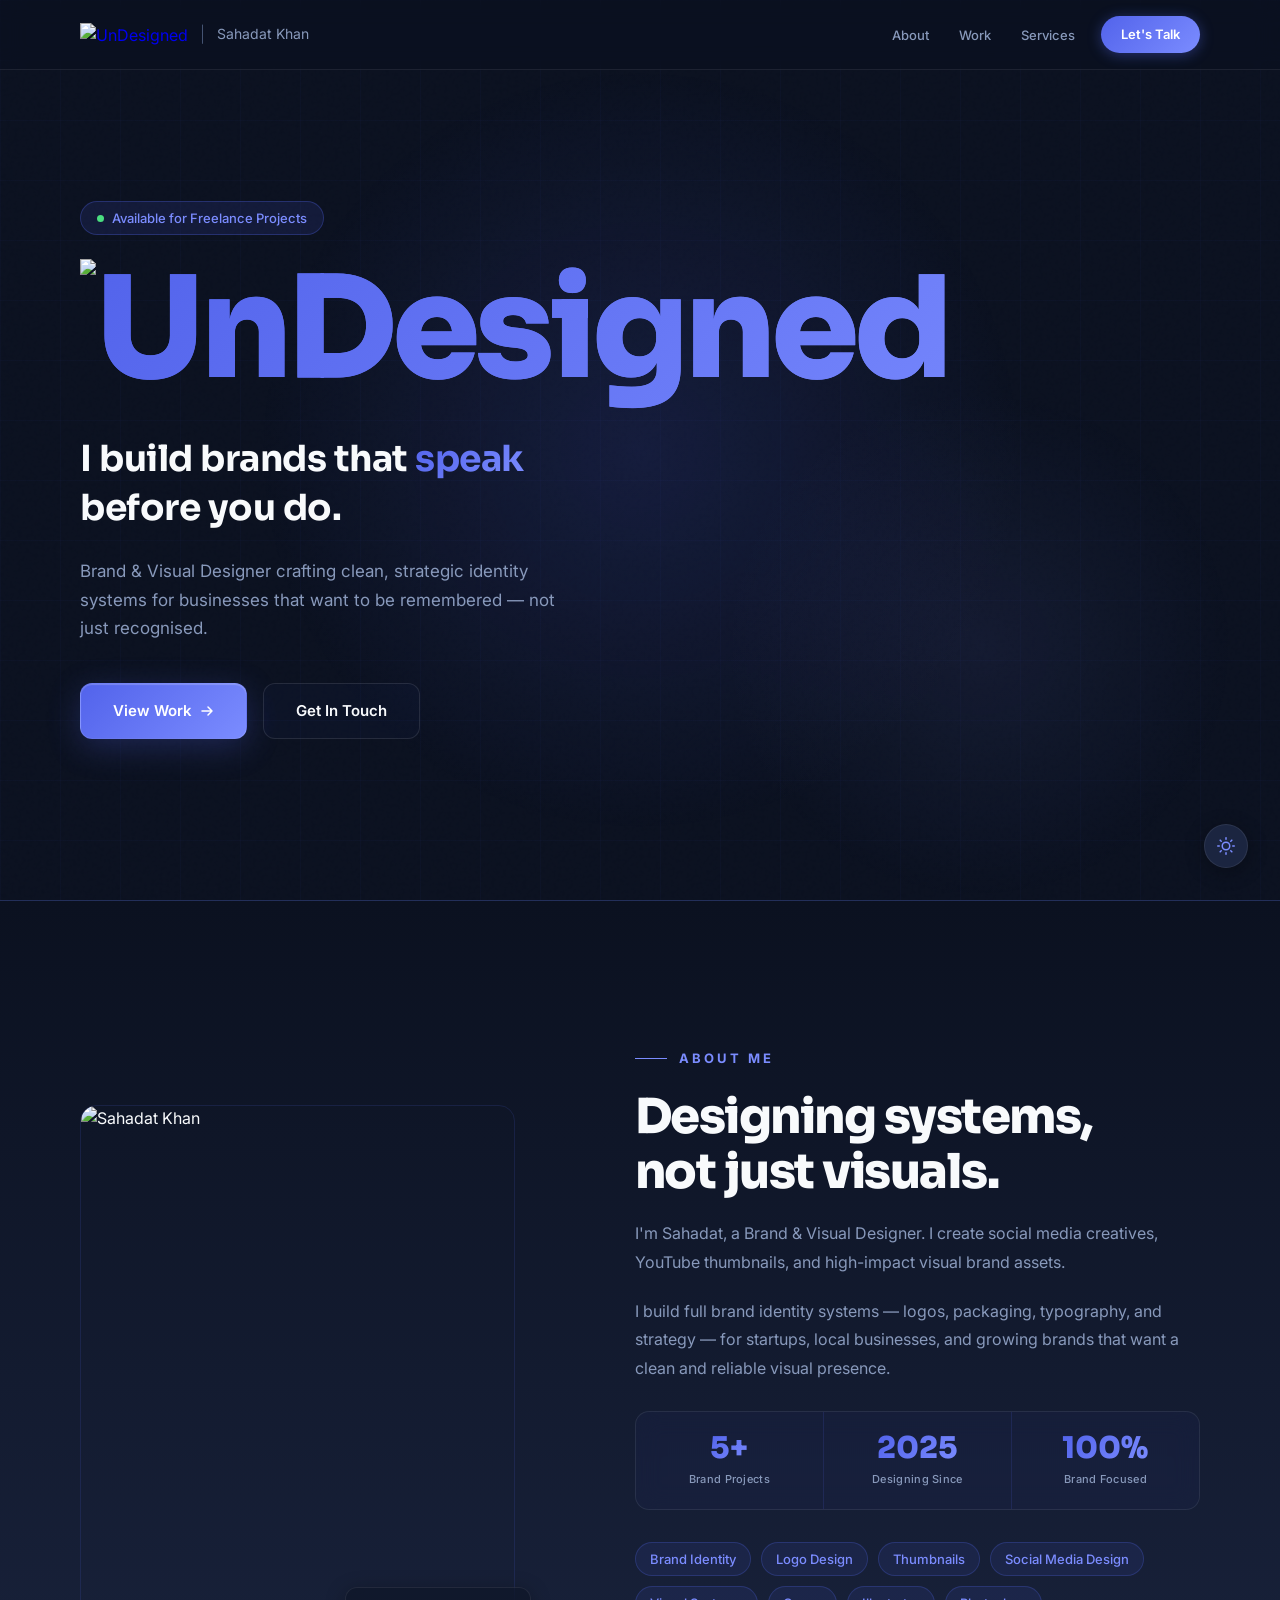
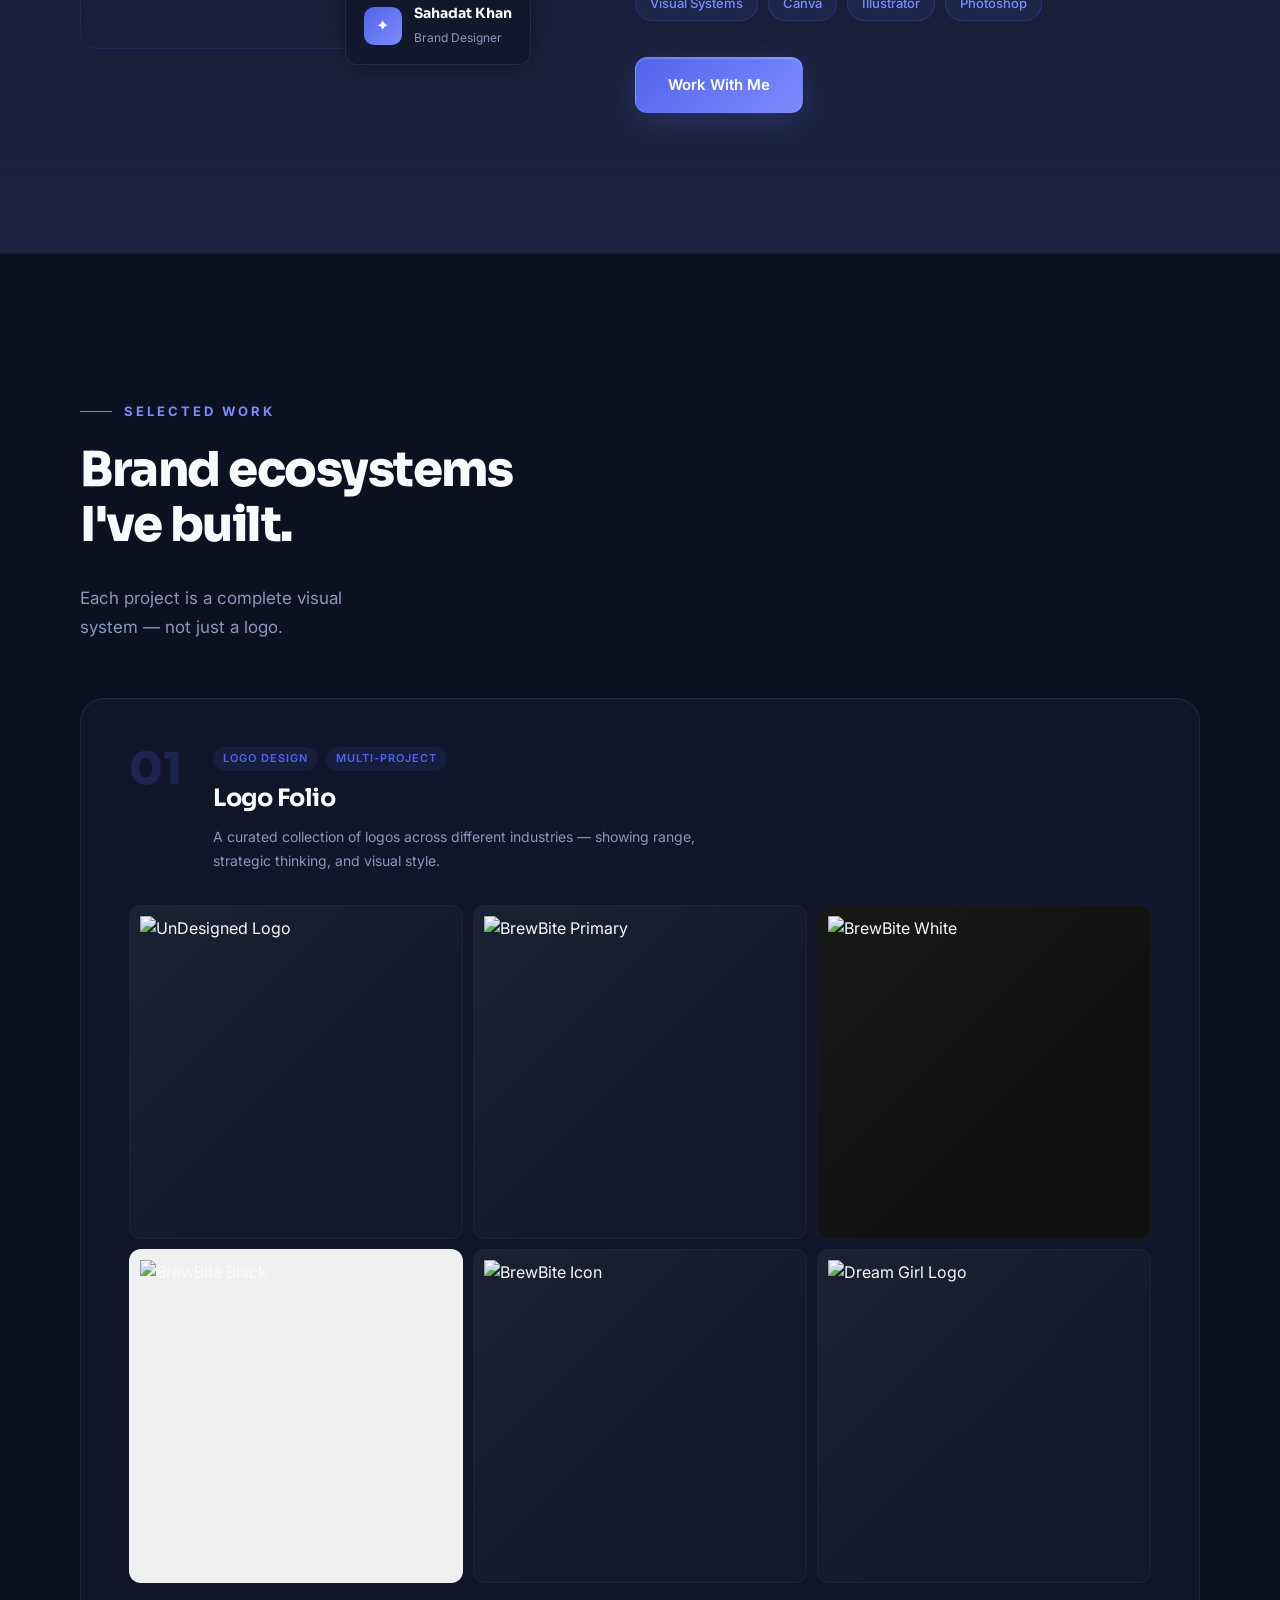
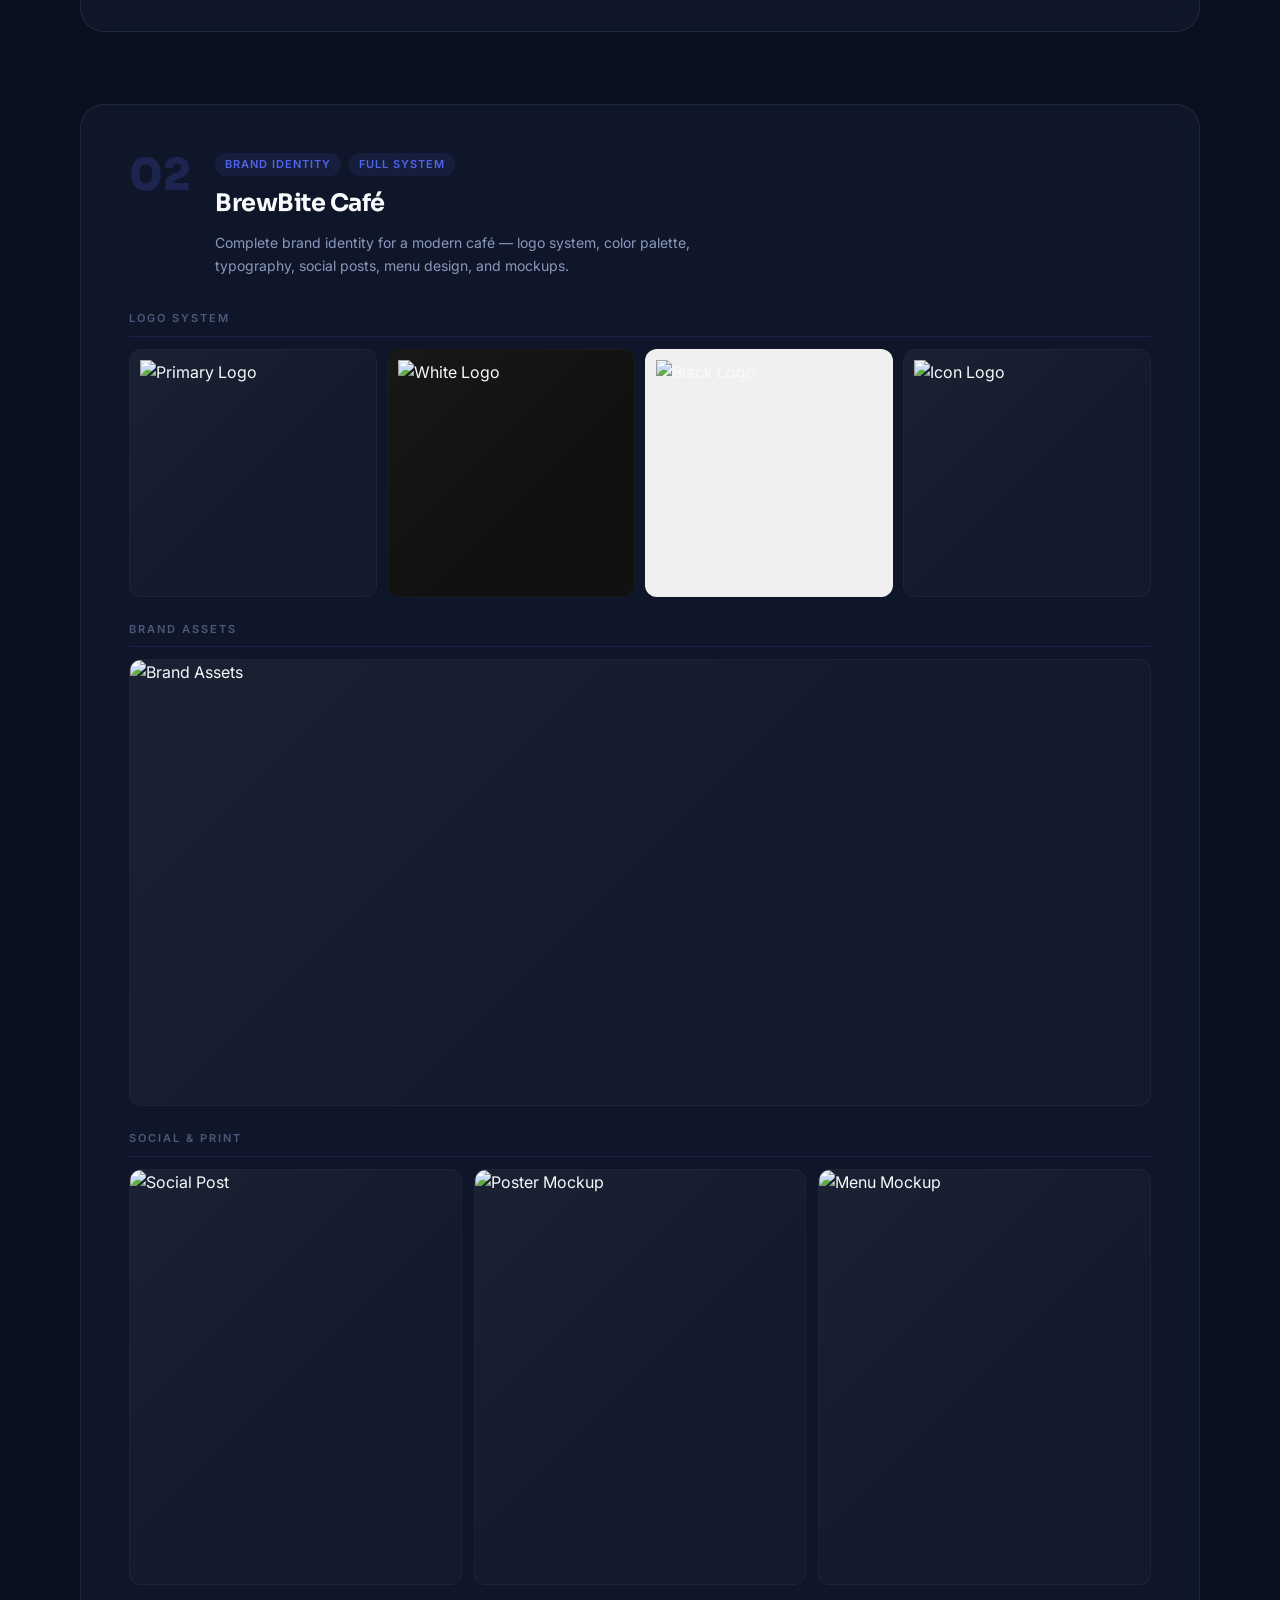
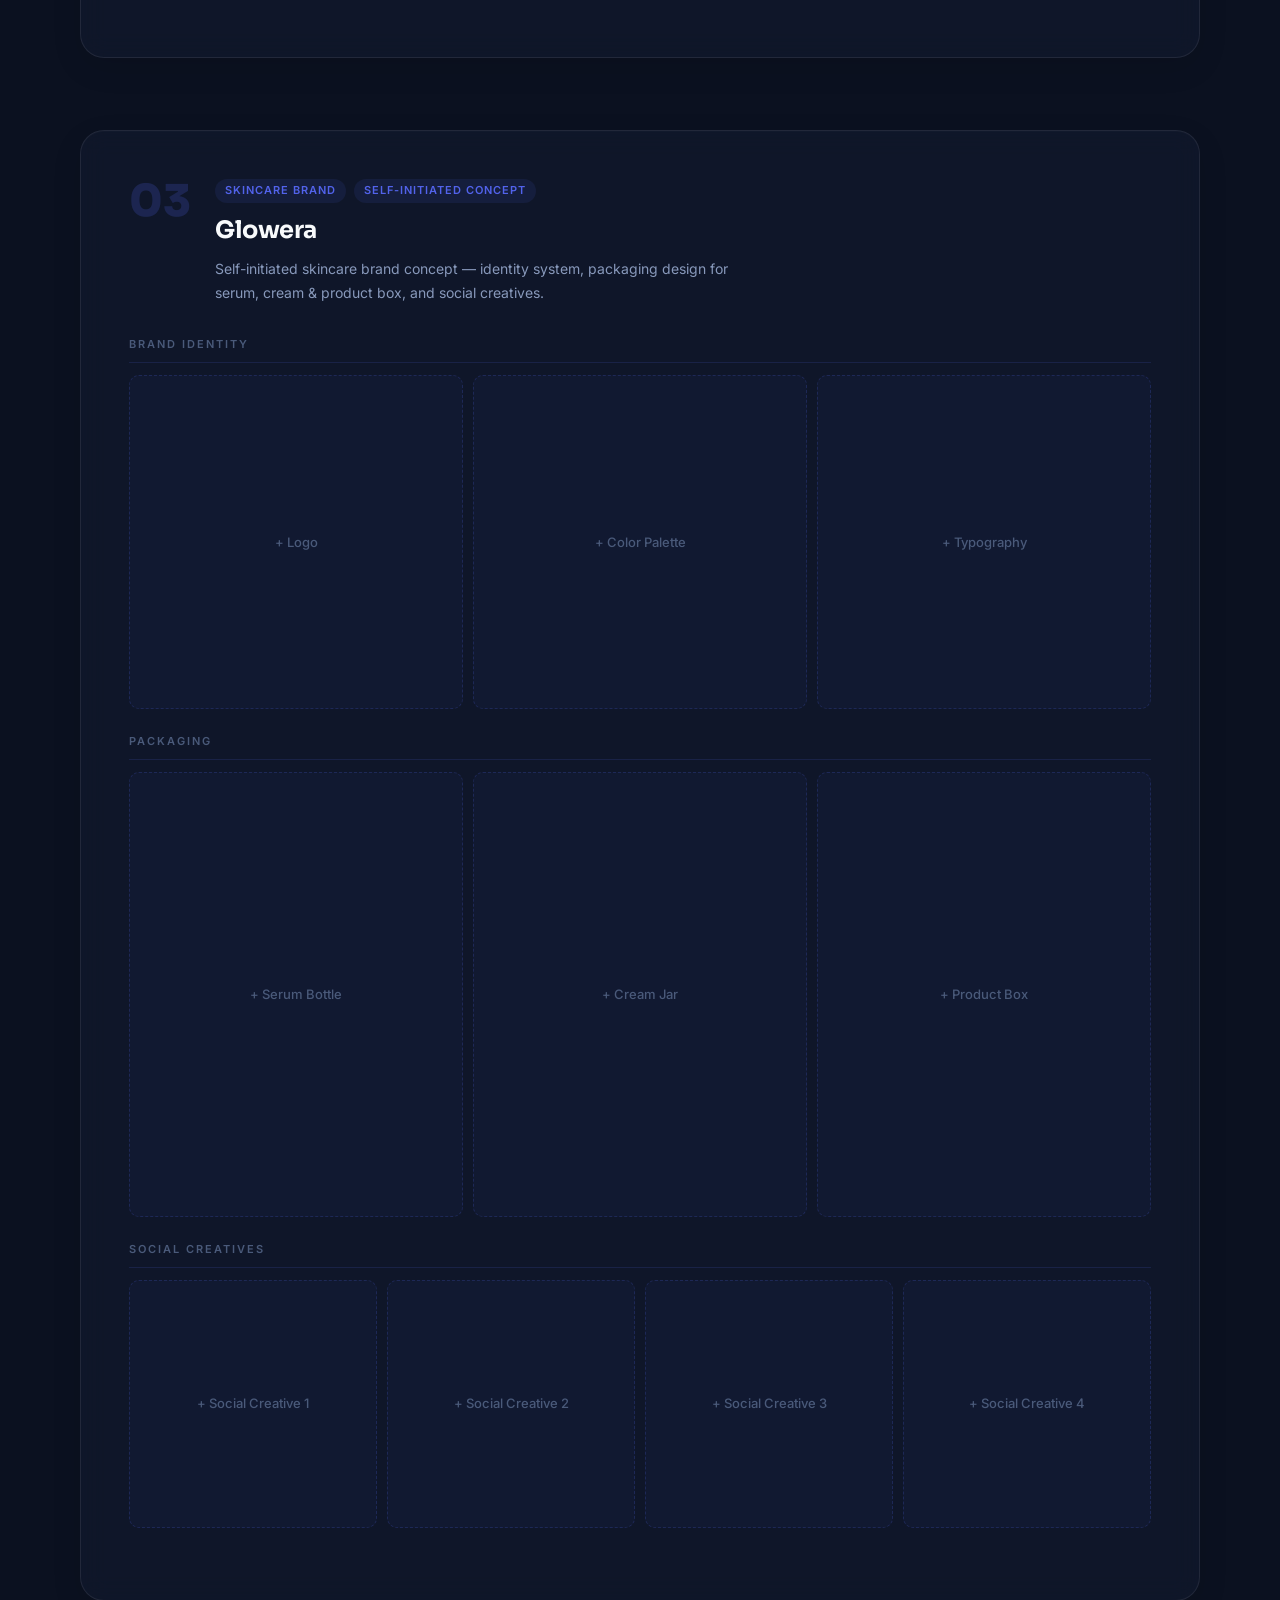
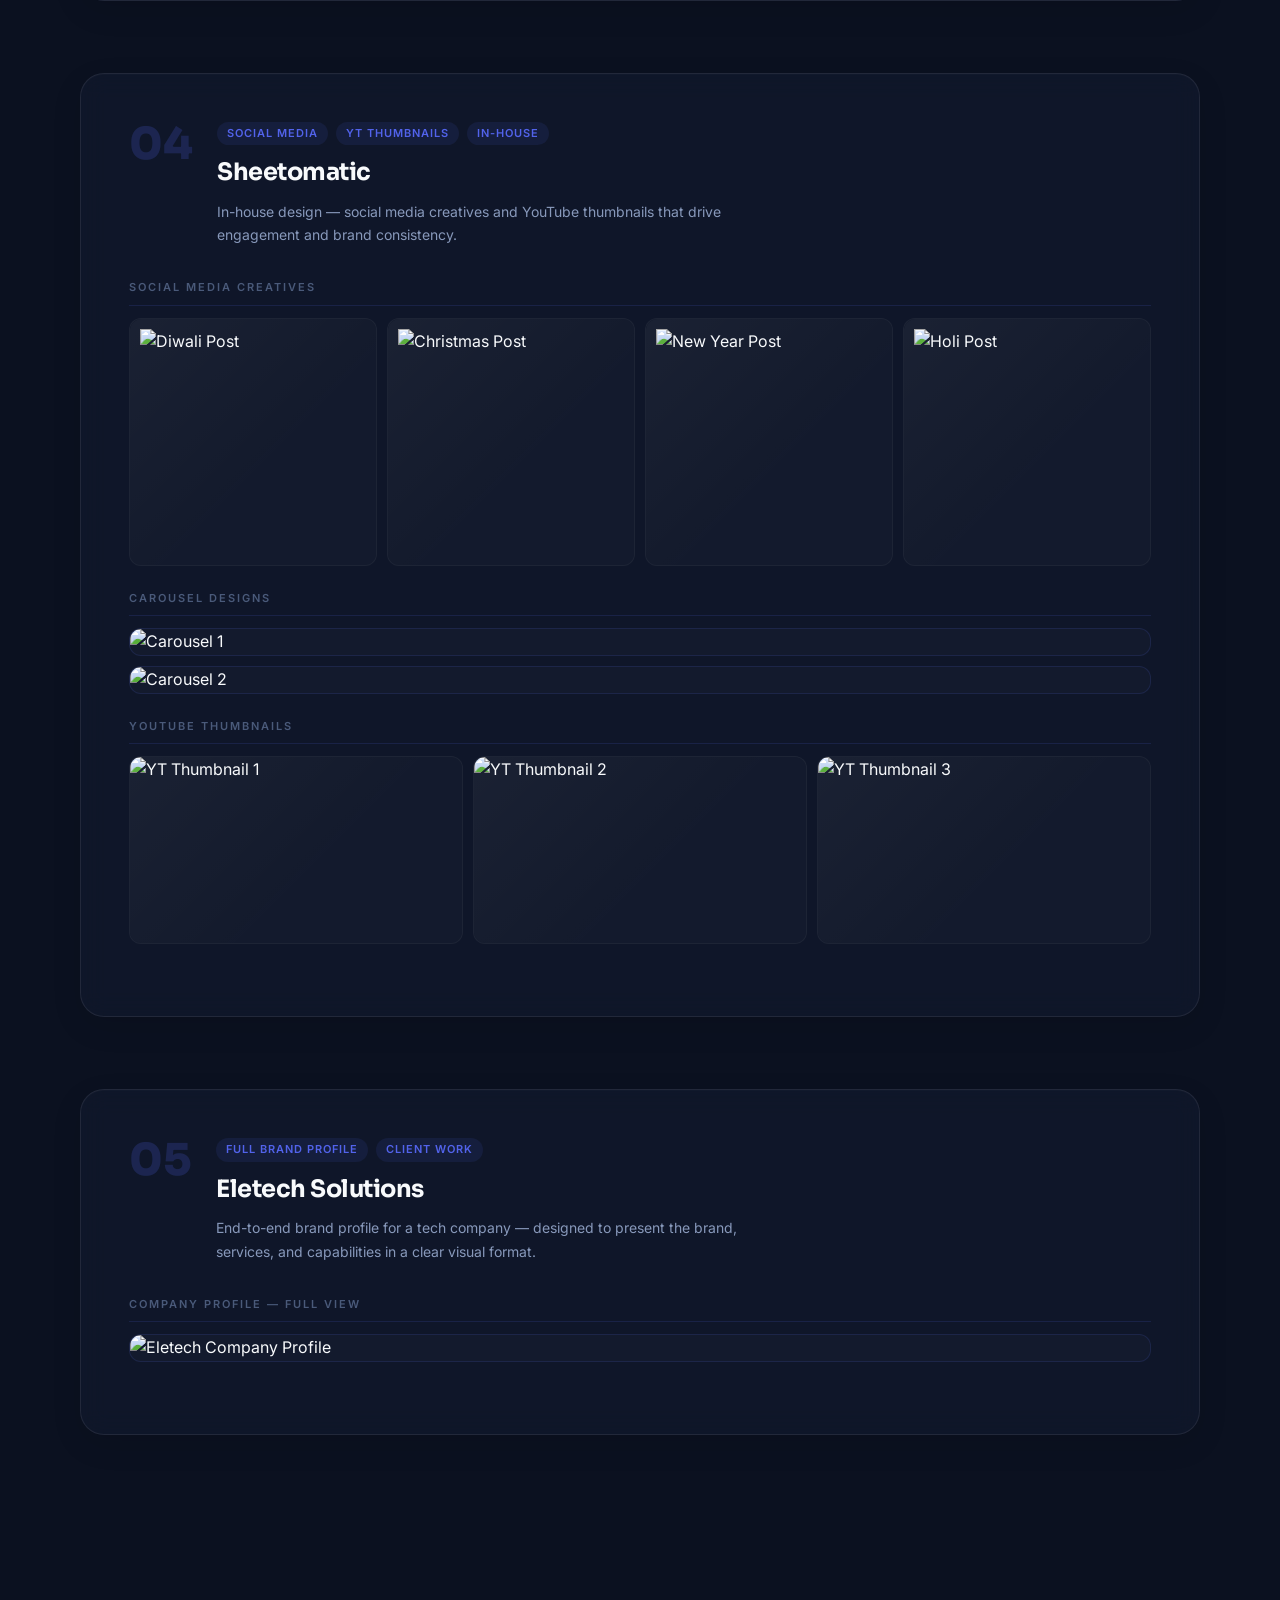
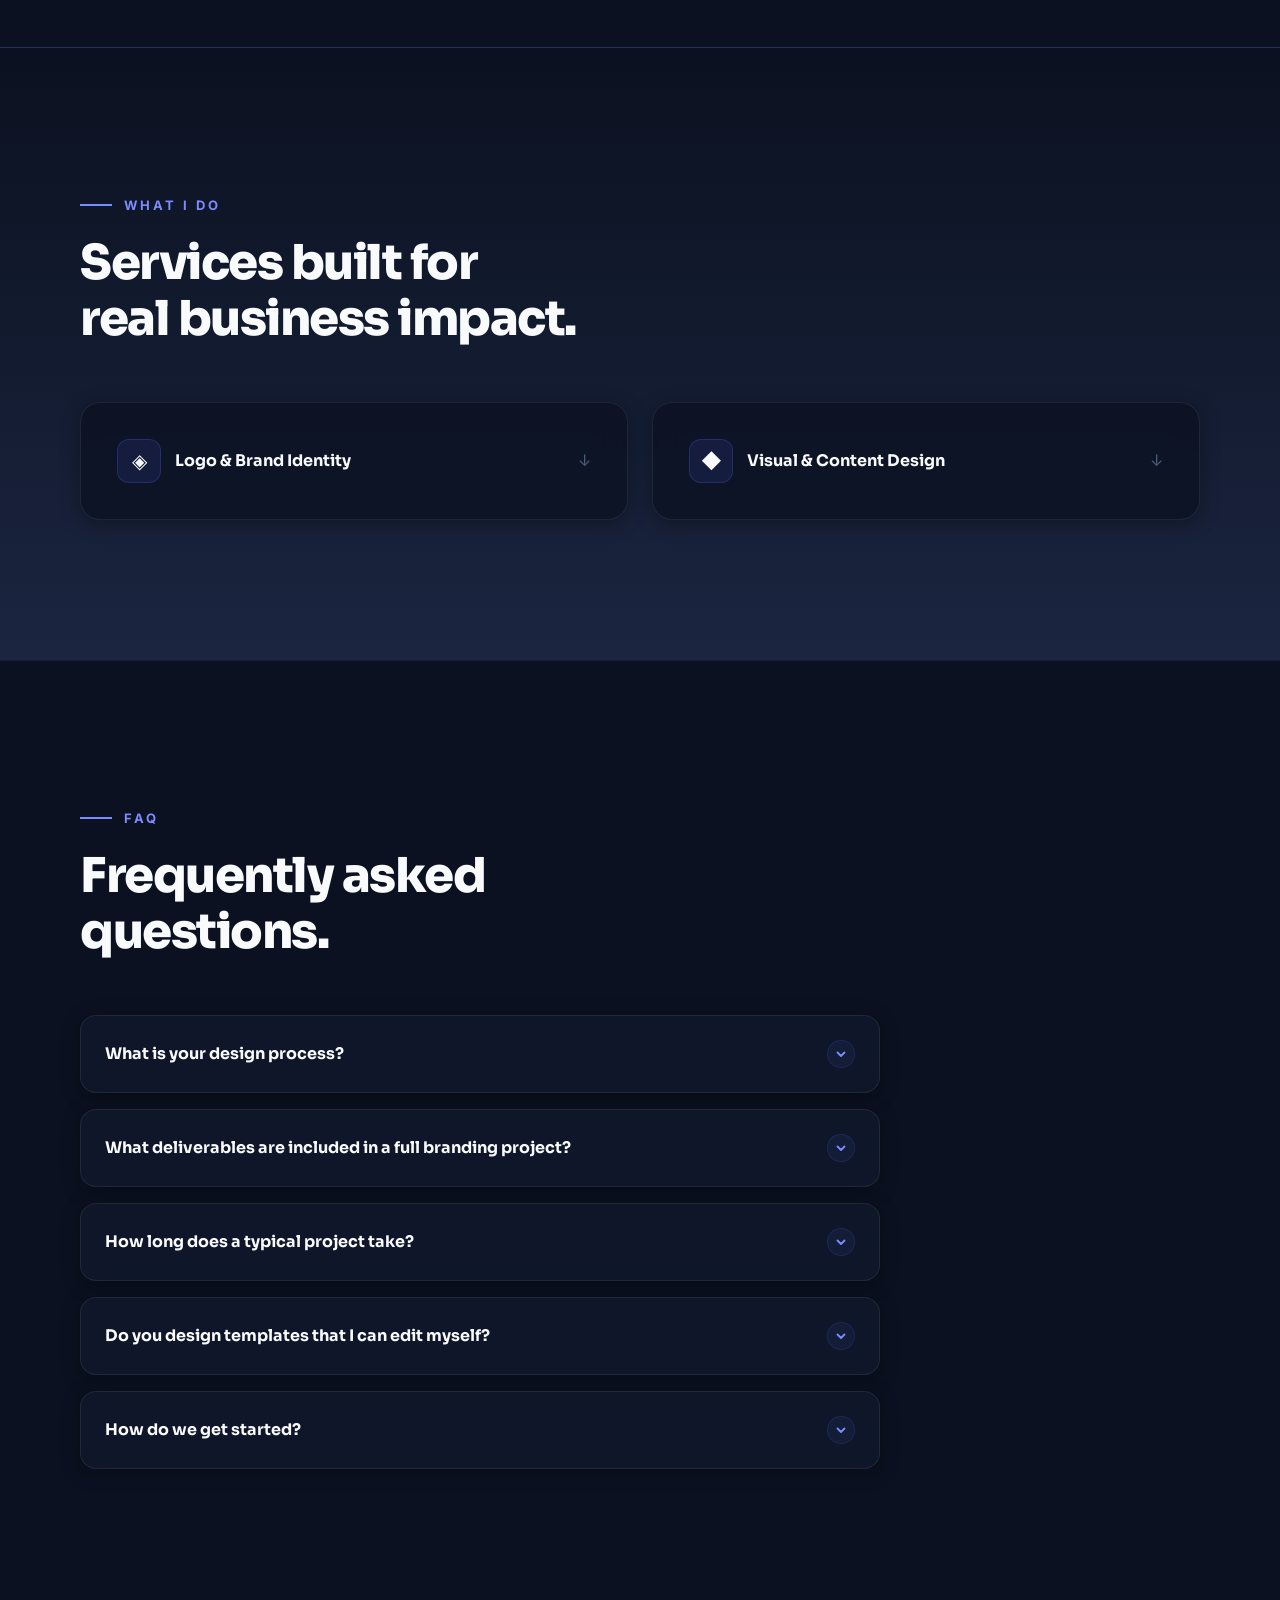
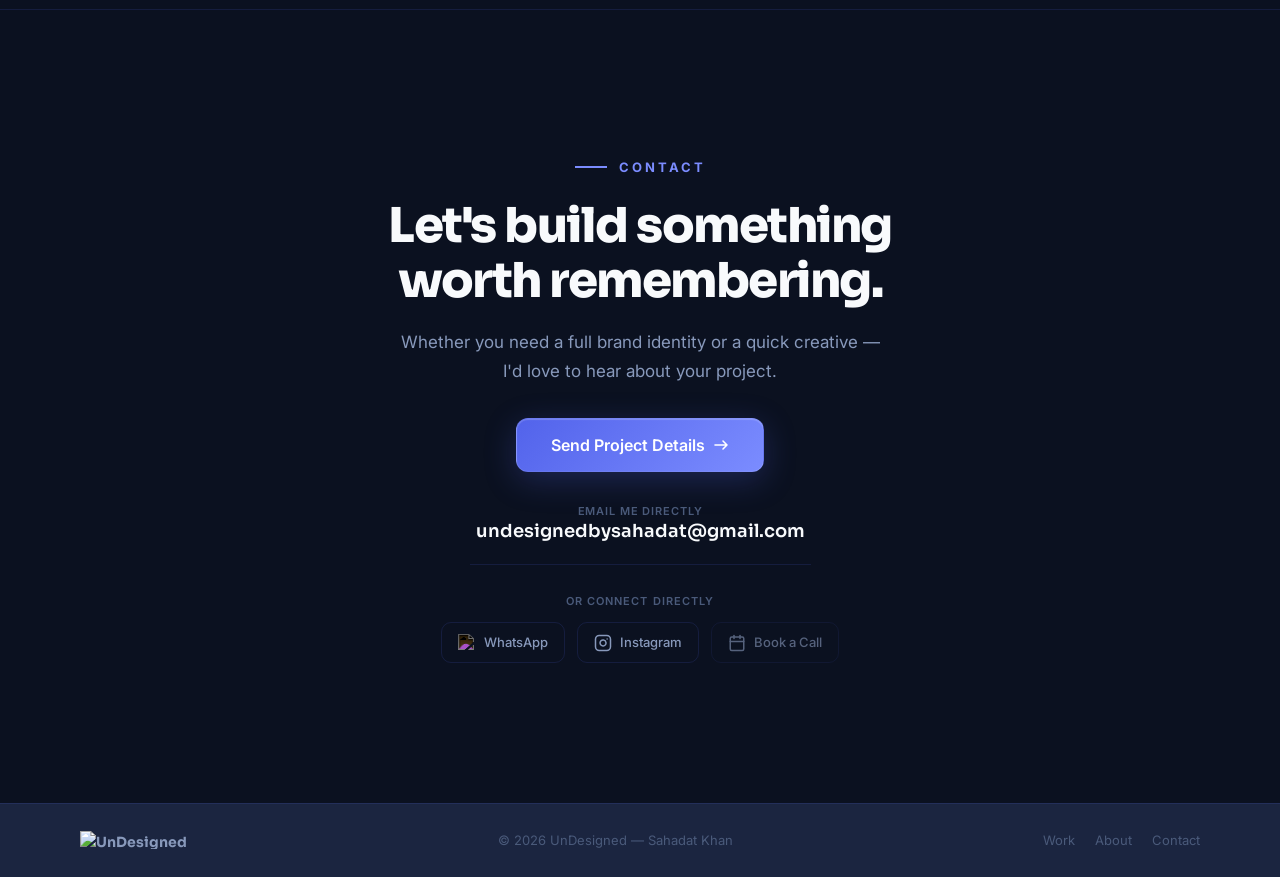
==== commit 99b30a66: "Add files via upload" ====
--- a/index.html
+++ b/index.html
@@ -22,7 +22,7 @@
   <meta property="og:type" content="website" />
   <meta property="og:url" content="https://undesignedbysahadat.github.io/undesigned/" />
   <meta property="og:image"
-    content="https://undesignedbysahadat.github.io/undesigned/assets/brand/UnDesigned%20Primary%20logo.jpg" />
+    content="https://undesignedbysahadat.github.io/undesigned/otheri%20imgs/UnDesigned%20Primary%20logo.jpg" />
   <meta property="og:site_name" content="UnDesigned" />
   <meta property="og:locale" content="en_IN" />
 
@@ -32,19 +32,19 @@
   <meta name="twitter:description"
     content="Brand & Visual Designer creating clean, strategic brand identities, custom logo systems, and visual design for businesses." />
   <meta name="twitter:image"
-    content="https://undesignedbysahadat.github.io/undesigned/assets/brand/UnDesigned%20Primary%20logo.jpg" />
+    content="https://undesignedbysahadat.github.io/undesigned/otheri%20imgs/UnDesigned%20Primary%20logo.jpg" />
   <meta name="twitter:url" content="https://undesignedbysahadat.github.io/undesigned/" />
 
   <!-- Favicons & App Icons -->
-  <link rel="shortcut icon" href="assets/favicons/favicon.ico" type="image/x-icon" />
-  <link rel="icon" type="image/x-icon" href="assets/favicons/favicon.ico" />
-  <link rel="icon" type="image/png" sizes="16x16" href="assets/favicons/favicon-16x16.png" />
-  <link rel="icon" type="image/png" sizes="32x32" href="assets/favicons/favicon-32x32.png" />
-  <link rel="icon" type="image/png" sizes="48x48" href="assets/favicons/favicon-48x48.png" />
-  <link rel="icon" type="image/png" sizes="96x96" href="assets/favicons/favicon-96x96.png" />
-  <link rel="icon" type="image/svg+xml" href="assets/favicons/favicon.svg" />
-  <link rel="apple-touch-icon" sizes="180x180" href="assets/favicons/apple-touch-icon.png" />
-  <link rel="manifest" href="assets/favicons/site.webmanifest" />
+  <link rel="shortcut icon" href="favicons/favicon.ico" type="image/x-icon" />
+  <link rel="icon" type="image/x-icon" href="favicons/favicon.ico" />
+  <link rel="icon" type="image/png" sizes="16x16" href="favicons/favicon-16x16.png" />
+  <link rel="icon" type="image/png" sizes="32x32" href="favicons/favicon-32x32.png" />
+  <link rel="icon" type="image/png" sizes="48x48" href="favicons/favicon-48x48.png" />
+  <link rel="icon" type="image/png" sizes="96x96" href="favicons/favicon-96x96.png" />
+  <link rel="icon" type="image/svg+xml" href="favicons/favicon.svg" />
+  <link rel="apple-touch-icon" sizes="180x180" href="favicons/apple-touch-icon.png" />
+  <link rel="manifest" href="favicons/site.webmanifest" />
 
   <!-- Structured Data (JSON-LD) -->
   <script type="application/ld+json">
@@ -60,7 +60,7 @@
           "@id": "https://undesignedbysahadat.github.io/undesigned/#organization"
         },
         "url": "https://undesignedbysahadat.github.io/undesigned/",
-        "image": "https://undesignedbysahadat.github.io/undesigned/assets/brand/sahadat.webp",
+        "image": "https://undesignedbysahadat.github.io/undesigned/otheri%20imgs/sahadat.webp",
         "sameAs": [
           "https://www.instagram.com/undesignedbysahadat/",
           "https://wa.me/918305269282"
@@ -78,8 +78,8 @@
         "@id": "https://undesignedbysahadat.github.io/undesigned/#organization",
         "name": "UnDesigned",
         "url": "https://undesignedbysahadat.github.io/undesigned/",
-        "logo": "https://undesignedbysahadat.github.io/undesigned/assets/brand/UnDesigned%20Primary%20logo.jpg",
-        "image": "https://undesignedbysahadat.github.io/undesigned/assets/brand/UnDesigned%20Primary%20logo.jpg",
+        "logo": "https://undesignedbysahadat.github.io/undesigned/otheri%20imgs/UnDesigned%20Primary%20logo.jpg",
+        "image": "https://undesignedbysahadat.github.io/undesigned/otheri%20imgs/UnDesigned%20Primary%20logo.jpg",
         "description": "UnDesigned is the branding and visual design studio of Sahadat Khan, specializing in clean, strategic brand identities, custom logo systems, and high-impact visual design for growing brands.",
         "founder": {
           "@id": "https://undesignedbysahadat.github.io/undesigned/#person"
@@ -126,8 +126,8 @@
   <!-- PAGE LOADER -->
   <div class="page-loader" id="pageLoader">
     <div class="loader-logo">
-      <img src="assets/brand/UnDesigned Logo_icon lite tp.svg" alt="UnDesigned" class="logo-lite" />
-      <img src="assets/brand/UnDesigned Logo_icon dark tp.svg" alt="UnDesigned" class="logo-dark" />
+      <img src="my logo svg/UnDesigned Logo_icon lite tp.svg" alt="UnDesigned" class="logo-lite" />
+      <img src="my logo svg/UnDesigned Logo_icon dark tp.svg" alt="UnDesigned" class="logo-dark" />
       <div class="loader-bar">
         <div class="loader-fill" id="loaderFill"></div>
       </div>
@@ -176,32 +176,30 @@
   </div>
 
   <!-- MOBILE MENU -->
-  <div class="mobile-menu-backdrop" id="mobileBackdrop"></div>
   <div class="mobile-menu" id="mobileMenu">
-    <button class="mobile-menu-close" id="mobileMenuClose" aria-label="Close menu">×</button>
     <ul>
-      <li><a href="projects.html" class="mobile-link" data-nav-page="projects">Projects</a></li>
-      <li><a href="index.html#services" class="mobile-link">Services</a></li>
-      <li><a href="index.html#faq" class="mobile-link">FAQ</a></li>
-      <li><a href="index.html#contact" class="mobile-link mobile-link-cta">Let's Talk</a></li>
+      <li><a href="#about" class="mobile-link">About</a></li>
+      <li><a href="#work" class="mobile-link">Work</a></li>
+      <li><a href="#services" class="mobile-link">Services</a></li>
+      <li><a href="#contact" class="mobile-link mobile-link-cta">Let's Talk</a></li>
     </ul>
   </div>
 
   <!-- NAVBAR -->
   <nav class="navbar fullwidth" id="navbar">
     <div class="nav-inner" id="navInner">
-      <a href="index.html" class="nav-logo">
-        <img src="assets/brand/UnDesigned Logo_wordmark lite.svg" alt="UnDesigned" class="nav-logo-wordmark logo-lite" />
-        <img src="assets/brand/UnDesigned Logo_wordmark dark.svg" alt="UnDesigned" class="nav-logo-wordmark logo-dark" />
+      <a href="#home" class="nav-logo">
+        <img src="my logo svg/UnDesigned Logo_wordmark lite.svg" alt="UnDesigned" class="nav-logo-wordmark logo-lite" />
+        <img src="my logo svg/UnDesigned Logo_wordmark dark.svg" alt="UnDesigned" class="nav-logo-wordmark logo-dark" />
         <span class="nav-logo-sep">|</span>
         <span class="nav-logo-name">Sahadat Khan</span>
       </a>
       <ul class="nav-links" id="navLinks">
-        <li><a href="projects.html" data-nav-page="projects">Projects</a></li>
-        <li><a href="index.html#services">Services</a></li>
-        <li><a href="index.html#faq">FAQ</a></li>
+        <li><a href="#about">About</a></li>
+        <li><a href="#work">Work</a></li>
+        <li><a href="#services">Services</a></li>
       </ul>
-      <a href="index.html#contact" class="nav-cta">Let's Talk</a>
+      <a href="#contact" class="nav-cta">Let's Talk</a>
       <button class="hamburger" id="hamburger" aria-label="Menu">
         <span></span><span></span><span></span>
       </button>
@@ -219,8 +217,8 @@
         Available for Freelance Projects
       </div>
       <div class="hero-big-title">
-        <img src="assets/brand/UnDesigned Logo_wordmark lite.svg" alt="UnDesigned" class="hero-wordmark logo-lite" />
-        <img src="assets/brand/UnDesigned Logo_wordmark dark.svg" alt="UnDesigned" class="hero-wordmark logo-dark" />
+        <img src="my logo svg/UnDesigned Logo_wordmark lite.svg" alt="UnDesigned" class="hero-wordmark logo-lite" />
+        <img src="my logo svg/UnDesigned Logo_wordmark dark.svg" alt="UnDesigned" class="hero-wordmark logo-dark" />
       </div>
       <h1 class="hero-title">
         I build brands that <span class="accent-word">speak</span><br>before you do.
@@ -247,7 +245,7 @@
     <div class="about-grid">
       <div class="about-image-wrap reveal">
         <div class="about-image-box">
-          <img src="assets/brand/sahadat.webp" alt="Sahadat Khan" loading="lazy" decoding="async" />
+          <img src="otheri imgs/sahadat.webp" alt="Sahadat Khan" loading="lazy" decoding="async" />
         </div>
         <div class="about-image-badge">
           <div class="badge-icon">✦</div>
@@ -300,28 +298,207 @@
     </div>
   </section>
 
-  <!-- SELECTED PROJECTS -->
+  <!-- WORK -->
   <section id="work">
     <div class="work-header reveal">
       <div>
         <div class="section-label">Selected Work</div>
-        <h2 class="section-title">Selected Projects</h2>
-      </div>
-      <p class="section-subtitle">A curated selection of branding and marketing work, crafted to solve real business problems through clear visual systems.</p>
-    </div>
-    
-    <div class="projects-grid" id="projectsGrid">
-      <!-- Rendered dynamically by script.js -->
-    </div>
-    
-    <div class="projects-cta-wrap reveal">
-      <a href="projects.html" class="btn-primary">
-        View All Projects
-        <svg width="14" height="14" viewBox="0 0 14 14" fill="none">
-          <path d="M2 7h10M8 3l4 4-4 4" stroke="currentColor" stroke-width="1.5" stroke-linecap="round" stroke-linejoin="round" />
-        </svg>
-      </a>
-    </div>
+        <h2 class="section-title">Brand ecosystems<br>I've built.</h2>
+      </div>
+      <p class="section-subtitle" style="margin:0;max-width:300px;">Each project is a complete visual system — not just
+        a logo.</p>
+    </div>
+
+    <!-- 01 LOGO FOLIO -->
+    <div class="project-section reveal" id="proj-logos">
+      <div class="proj-header">
+        <div class="proj-index">01</div>
+        <div>
+          <div class="card-tags"><span class="card-tag">Logo Design</span><span class="card-tag">Multi-project</span>
+          </div>
+          <h3 class="proj-title">Logo Folio</h3>
+          <p class="proj-desc">A curated collection of logos across different industries — showing range, strategic
+            thinking, and visual style.</p>
+        </div>
+      </div>
+      <div class="proj-assets-grid logos-grid">
+        <div class="asset-cell lightbox-trigger"><img src="my logo svg/UnDesigned Logo_icon lite tp.svg"
+            alt="UnDesigned Logo" /></div>
+        <div class="asset-cell lightbox-trigger"><img src="brewbite images/BrewBite Logo Primary.webp"
+            alt="BrewBite Primary" loading="lazy" decoding="async" />
+        </div>
+        <div class="asset-cell lightbox-trigger dark-cell"><img src="brewbite images/BrewBite Logo White.webp"
+            alt="BrewBite White" loading="lazy" decoding="async" /></div>
+        <div class="asset-cell lightbox-trigger light-cell"><img src="brewbite images/BrewBite Logo Black.webp"
+            alt="BrewBite Black" loading="lazy" decoding="async" /></div>
+        <div class="asset-cell lightbox-trigger"><img src="brewbite images/BrewBite Icon.webp" alt="BrewBite Icon"
+            loading="lazy" decoding="async" />
+        </div>
+        <div class="asset-cell lightbox-trigger"><img src="logofolio/Dream girl's wear shop logo.webp"
+            alt="Dream Girl Logo" loading="lazy" decoding="async" /></div>
+      </div>
+    </div>
+
+    <!-- 02 BREWBITE -->
+    <div class="project-section reveal" id="proj-brewbite">
+      <div class="proj-header">
+        <div class="proj-index">02</div>
+        <div>
+          <div class="card-tags"><span class="card-tag">Brand Identity</span><span class="card-tag">Full System</span>
+          </div>
+          <h3 class="proj-title">BrewBite Café</h3>
+          <p class="proj-desc">Complete brand identity for a modern café — logo system, color palette, typography,
+            social posts, menu design, and mockups.</p>
+        </div>
+      </div>
+      <div class="proj-subsection">
+        <div class="proj-sub-label">Logo System</div>
+        <div class="proj-assets-grid brewbite-logos">
+          <div class="asset-cell lightbox-trigger"><img src="brewbite images/BrewBite Logo Primary.webp"
+              alt="Primary Logo" loading="lazy" decoding="async" />
+          </div>
+          <div class="asset-cell lightbox-trigger dark-cell"><img src="brewbite images/BrewBite Logo White.webp"
+              alt="White Logo" loading="lazy" decoding="async" /></div>
+          <div class="asset-cell lightbox-trigger light-cell"><img src="brewbite images/BrewBite Logo Black.webp"
+              alt="Black Logo" loading="lazy" decoding="async" /></div>
+          <div class="asset-cell lightbox-trigger"><img src="brewbite images/BrewBite Icon.webp" alt="Icon Logo"
+              loading="lazy" decoding="async" /></div>
+        </div>
+      </div>
+      <div class="proj-subsection">
+        <div class="proj-sub-label">Brand Assets</div>
+        <div class="proj-assets-grid">
+          <div class="asset-cell lightbox-trigger wide-cell"><img src="brewbite images/BrewBite Brand Assets.webp"
+              alt="Brand Assets" loading="lazy" decoding="async" /></div>
+        </div>
+      </div>
+      <div class="proj-subsection">
+        <div class="proj-sub-label">Social & Print</div>
+        <div class="proj-assets-grid brew-print">
+          <div class="asset-cell lightbox-trigger brew-print-cell"><img
+              src="brewbite images/BrewBite SM ProductFocus.webp" alt="Social Post" loading="lazy" decoding="async" />
+          </div>
+          <div class="asset-cell lightbox-trigger brew-print-cell"><img
+              src="brewbite images/BrewBite Poster Mockup.webp" alt="Poster Mockup" loading="lazy" decoding="async" />
+          </div>
+          <div class="asset-cell lightbox-trigger brew-print-cell"><img src="brewbite images/BrewBite Menu Mockup.webp"
+              alt="Menu Mockup" loading="lazy" decoding="async" /></div>
+        </div>
+      </div>
+    </div>
+
+    <!-- 03 GLOWERA -->
+    <div class="project-section reveal" id="proj-glowera">
+      <div class="proj-header">
+        <div class="proj-index">03</div>
+        <div>
+          <div class="card-tags"><span class="card-tag">Skincare Brand</span><span class="card-tag">Self-initiated
+              Concept</span></div>
+          <h3 class="proj-title">Glowera</h3>
+          <p class="proj-desc">Self-initiated skincare brand concept — identity system, packaging design for serum,
+            cream & product box, and social creatives.</p>
+        </div>
+      </div>
+      <div class="proj-subsection">
+        <div class="proj-sub-label">Brand Identity</div>
+        <div class="proj-assets-grid glowera-identity">
+          <div class="placeholder-cell square-cell">+ Logo</div>
+          <div class="placeholder-cell square-cell">+ Color Palette</div>
+          <div class="placeholder-cell square-cell">+ Typography</div>
+        </div>
+      </div>
+      <div class="proj-subsection">
+        <div class="proj-sub-label">Packaging</div>
+        <div class="proj-assets-grid glowera-pack">
+          <div class="placeholder-cell tall-cell">+ Serum Bottle</div>
+          <div class="placeholder-cell tall-cell">+ Cream Jar</div>
+          <div class="placeholder-cell tall-cell">+ Product Box</div>
+        </div>
+      </div>
+      <div class="proj-subsection">
+        <div class="proj-sub-label">Social Creatives</div>
+        <div class="proj-assets-grid glowera-social">
+          <div class="placeholder-cell square-cell">+ Social Creative 1</div>
+          <div class="placeholder-cell square-cell">+ Social Creative 2</div>
+          <div class="placeholder-cell square-cell">+ Social Creative 3</div>
+          <div class="placeholder-cell square-cell">+ Social Creative 4</div>
+        </div>
+      </div>
+    </div>
+
+    <!-- 04 SHEETOMATIC -->
+    <div class="project-section reveal" id="proj-sheetomatic">
+      <div class="proj-header">
+        <div class="proj-index">04</div>
+        <div>
+          <div class="card-tags"><span class="card-tag">Social Media</span><span class="card-tag">YT
+              Thumbnails</span><span class="card-tag">In-house</span></div>
+          <h3 class="proj-title">Sheetomatic</h3>
+          <p class="proj-desc">In-house design — social media creatives and YouTube thumbnails that
+            drive engagement and brand consistency.</p>
+        </div>
+      </div>
+      <div class="proj-subsection">
+        <div class="proj-sub-label">Social Media Creatives</div>
+        <div class="proj-assets-grid sheet-social">
+          <div class="asset-cell lightbox-trigger ratio-1-1"><img src="sheetomatic/Diwali Post.webp" alt="Diwali Post"
+              loading="lazy" decoding="async" />
+          </div>
+          <div class="asset-cell lightbox-trigger ratio-1-1"><img src="sheetomatic/Christmas Post.webp"
+              alt="Christmas Post" loading="lazy" decoding="async" /></div>
+          <div class="asset-cell lightbox-trigger ratio-1-1"><img src="sheetomatic/New Year Post.webp"
+              alt="New Year Post" loading="lazy" decoding="async" />
+          </div>
+          <div class="asset-cell lightbox-trigger ratio-1-1"><img src="sheetomatic/Holi post.webp" alt="Holi Post"
+              loading="lazy" decoding="async" />
+          </div>
+        </div>
+      </div>
+      <div class="proj-subsection">
+        <div class="proj-sub-label">Carousel Designs</div>
+        <div class="carousel-full-wrap">
+          <img src="sheetomatic/Carousel Attendance.webp" alt="Carousel 1" class="carousel-full-img" loading="lazy"
+            decoding="async" />
+        </div>
+        <div class="carousel-full-wrap" style="margin-top:10px;">
+          <img src="sheetomatic/automation carousel horizontal.webp" alt="Carousel 2" class="carousel-full-img"
+            loading="lazy" decoding="async" />
+        </div>
+      </div>
+      <div class="proj-subsection">
+        <div class="proj-sub-label">YouTube Thumbnails</div>
+        <div class="proj-assets-grid yt-grid">
+          <div class="asset-cell lightbox-trigger ratio-16-9"><img src="sheetomatic/automate data entry thumbnail.webp"
+              alt="YT Thumbnail 1" loading="lazy" decoding="async" /></div>
+          <div class="asset-cell lightbox-trigger ratio-16-9"><img src="sheetomatic/own task manager thumbnail.webp"
+              alt="YT Thumbnail 2" loading="lazy" decoding="async" /></div>
+          <div class="asset-cell lightbox-trigger ratio-16-9"><img src="sheetomatic/Text & Weeknum thumbnail.webp"
+              alt="YT Thumbnail 3" loading="lazy" decoding="async" /></div>
+        </div>
+      </div>
+    </div>
+
+    <!-- 05 ELETECH -->
+    <div class="project-section reveal" id="proj-eletech">
+      <div class="proj-header">
+        <div class="proj-index">05</div>
+        <div>
+          <div class="card-tags"><span class="card-tag">Full Brand Profile</span><span class="card-tag">Client
+              Work</span></div>
+          <h3 class="proj-title">Eletech Solutions</h3>
+          <p class="proj-desc">End-to-end brand profile for a tech company — designed to present the brand, services,
+            and capabilities in a clear visual format.</p>
+        </div>
+      </div>
+      <div class="proj-subsection">
+        <div class="proj-sub-label">Company Profile — Full View</div>
+        <div class="eletech-profile-wrap">
+          <img src="otheri imgs/profile horizontal.webp" alt="Eletech Company Profile" class="eletech-profile-img"
+            loading="lazy" decoding="async" />
+        </div>
+      </div>
+    </div>
+
   </section>
 
   <!-- SERVICES -->
@@ -367,55 +544,6 @@
             <li>Canva & Illustrator Template Sets</li>
           </ul>
         </div>
-      </div>
-    </div>
-  </section>
-
-  <!-- WHY WORK WITH ME -->
-  <section id="why-work-with-me" class="why-section">
-    <div class="work-header reveal">
-      <div>
-        <div class="section-label">Approach</div>
-        <h2 class="section-title">Why Work With Me</h2>
-      </div>
-      <p class="section-subtitle">How I approach brand strategy and visual design to build trust and solve real business problems.</p>
-    </div>
-    
-    <div class="why-grid">
-      <!-- Strategic Thinking -->
-      <div class="trust-card reveal">
-        <div class="trust-header">
-          <div class="trust-icon">✦</div>
-          <h3 class="trust-title">Strategic Thinking</h3>
-        </div>
-        <p class="trust-desc">Every design decision is made with business goals and brand clarity in mind, ensuring your visuals drive real commercial value.</p>
-      </div>
-      
-      <!-- Consistent Visual Systems -->
-      <div class="trust-card reveal">
-        <div class="trust-header">
-          <div class="trust-icon">◈</div>
-          <h3 class="trust-title">Consistent Visual Systems</h3>
-        </div>
-        <p class="trust-desc">I create cohesive brand identities and templates that remain highly recognizable and uniform across every customer touchpoint.</p>
-      </div>
-      
-      <!-- Real-World Applications -->
-      <div class="trust-card reveal">
-        <div class="trust-header">
-          <div class="trust-icon">◆</div>
-          <h3 class="trust-title">Real-World Applications</h3>
-        </div>
-        <p class="trust-desc">My work focuses on practical, high-performance branding assets that translate seamlessly across packaging, digital, and print.</p>
-      </div>
-      
-      <!-- Collaborative Process -->
-      <div class="trust-card reveal">
-        <div class="trust-header">
-          <div class="trust-icon">◇</div>
-          <h3 class="trust-title">Collaborative Process</h3>
-        </div>
-        <p class="trust-desc">I maintain clear communication, thoughtful design iterations, and highly reliable project delivery from concept to final files.</p>
       </div>
     </div>
   </section>
@@ -536,36 +664,36 @@
       <div class="contact-secondary">
         <span class="contact-secondary-label">Or connect directly</span>
         <div class="contact-socials">
-        <!-- WhatsApp -->
-        <a href="https://wa.me/918305269282?text=Hi%20Sahadat!%20I%20came%20across%20your%20portfolio%20and%20I%27m%20interested%20in%20working%20with%20you.%20Could%20we%20discuss%20my%20project%3F"
-          target="_blank" rel="noopener noreferrer" class="social-btn" aria-label="Chat on WhatsApp">
-          <img src="assets/icons/whatsapp icon.svg" alt="WhatsApp" class="social-btn-icon whatsapp-icon" width="18"
-            height="18" />
-          WhatsApp
-        </a>
-        <!-- Instagram -->
-        <a href="https://www.instagram.com/undesignedbysahadat/" target="_blank" rel="noopener noreferrer" class="social-btn"
-          aria-label="Visit Instagram">
-          <svg class="social-btn-icon" width="18" height="18" viewBox="0 0 24 24" fill="none" stroke="currentColor"
-            stroke-width="2" stroke-linecap="round" stroke-linejoin="round">
-            <rect x="2" y="2" width="20" height="20" rx="5" ry="5"></rect>
-            <path d="M16 11.37A4 4 0 1 1 12.63 8 4 4 0 0 1 16 11.37z"></path>
-            <line x1="17.5" y1="6.5" x2="17.51" y2="6.5"></line>
-          </svg>
-          Instagram
-        </a>
-        <!-- Book a Call -->
-        <a href="YOUR_CALENDLY_LINK" target="_blank" rel="noopener noreferrer" class="social-btn" id="calendlyBtn"
-          aria-label="Book a Call">
-          <svg class="social-btn-icon" width="18" height="18" viewBox="0 0 24 24" fill="none" stroke="currentColor"
-            stroke-width="2" stroke-linecap="round" stroke-linejoin="round">
-            <rect x="3" y="4" width="18" height="18" rx="2" ry="2"></rect>
-            <line x1="16" y1="2" x2="16" y2="6"></line>
-            <line x1="8" y1="2" x2="8" y2="6"></line>
-            <line x1="3" y1="10" x2="21" y2="10"></line>
-          </svg>
-          Book a Call
-        </a>
+          <!-- WhatsApp -->
+          <a href="https://wa.me/918305269282?text=Hi%20Sahadat!%20I%20came%20across%20your%20portfolio%20and%20I%27m%20interested%20in%20working%20with%20you.%20Could%20we%20discuss%20my%20project%3F"
+            target="_blank" rel="noopener noreferrer" class="social-btn" aria-label="Chat on WhatsApp">
+            <img src="otheri imgs/whatsapp icon.svg" alt="WhatsApp" class="social-btn-icon whatsapp-icon" width="18"
+              height="18" />
+            WhatsApp
+          </a>
+          <!-- Instagram -->
+          <a href="https://www.instagram.com/undesignedbysahadat/" target="_blank" rel="noopener noreferrer"
+            class="social-btn" aria-label="Visit Instagram">
+            <svg class="social-btn-icon" width="18" height="18" viewBox="0 0 24 24" fill="none" stroke="currentColor"
+              stroke-width="2" stroke-linecap="round" stroke-linejoin="round">
+              <rect x="2" y="2" width="20" height="20" rx="5" ry="5"></rect>
+              <path d="M16 11.37A4 4 0 1 1 12.63 8 4 4 0 0 1 16 11.37z"></path>
+              <line x1="17.5" y1="6.5" x2="17.51" y2="6.5"></line>
+            </svg>
+            Instagram
+          </a>
+          <!-- Book a Call -->
+          <a href="YOUR_CALENDLY_LINK" target="_blank" rel="noopener noreferrer" class="social-btn" id="calendlyBtn"
+            aria-label="Book a Call">
+            <svg class="social-btn-icon" width="18" height="18" viewBox="0 0 24 24" fill="none" stroke="currentColor"
+              stroke-width="2" stroke-linecap="round" stroke-linejoin="round">
+              <rect x="3" y="4" width="18" height="18" rx="2" ry="2"></rect>
+              <line x1="16" y1="2" x2="16" y2="6"></line>
+              <line x1="8" y1="2" x2="8" y2="6"></line>
+              <line x1="3" y1="10" x2="21" y2="10"></line>
+            </svg>
+            Book a Call
+          </a>
         </div>
       </div>
 
@@ -613,8 +741,8 @@
   <!-- FOOTER -->
   <footer>
     <div class="footer-logo">
-      <img src="assets/brand/UnDesigned Logo_wordmark lite.svg" alt="UnDesigned" class="footer-wordmark logo-lite" />
-      <img src="assets/brand/UnDesigned Logo_wordmark dark.svg" alt="UnDesigned" class="footer-wordmark logo-dark" />
+      <img src="my logo svg/UnDesigned Logo_wordmark lite.svg" alt="UnDesigned" class="footer-wordmark logo-lite" />
+      <img src="my logo svg/UnDesigned Logo_wordmark dark.svg" alt="UnDesigned" class="footer-wordmark logo-dark" />
     </div>
     <div class="footer-copy">© 2026 UnDesigned — Sahadat Khan</div>
     <div class="footer-links">
@@ -627,4 +755,4 @@
   <script src="script.js"></script>
 </body>
 
-</html>
+</html>
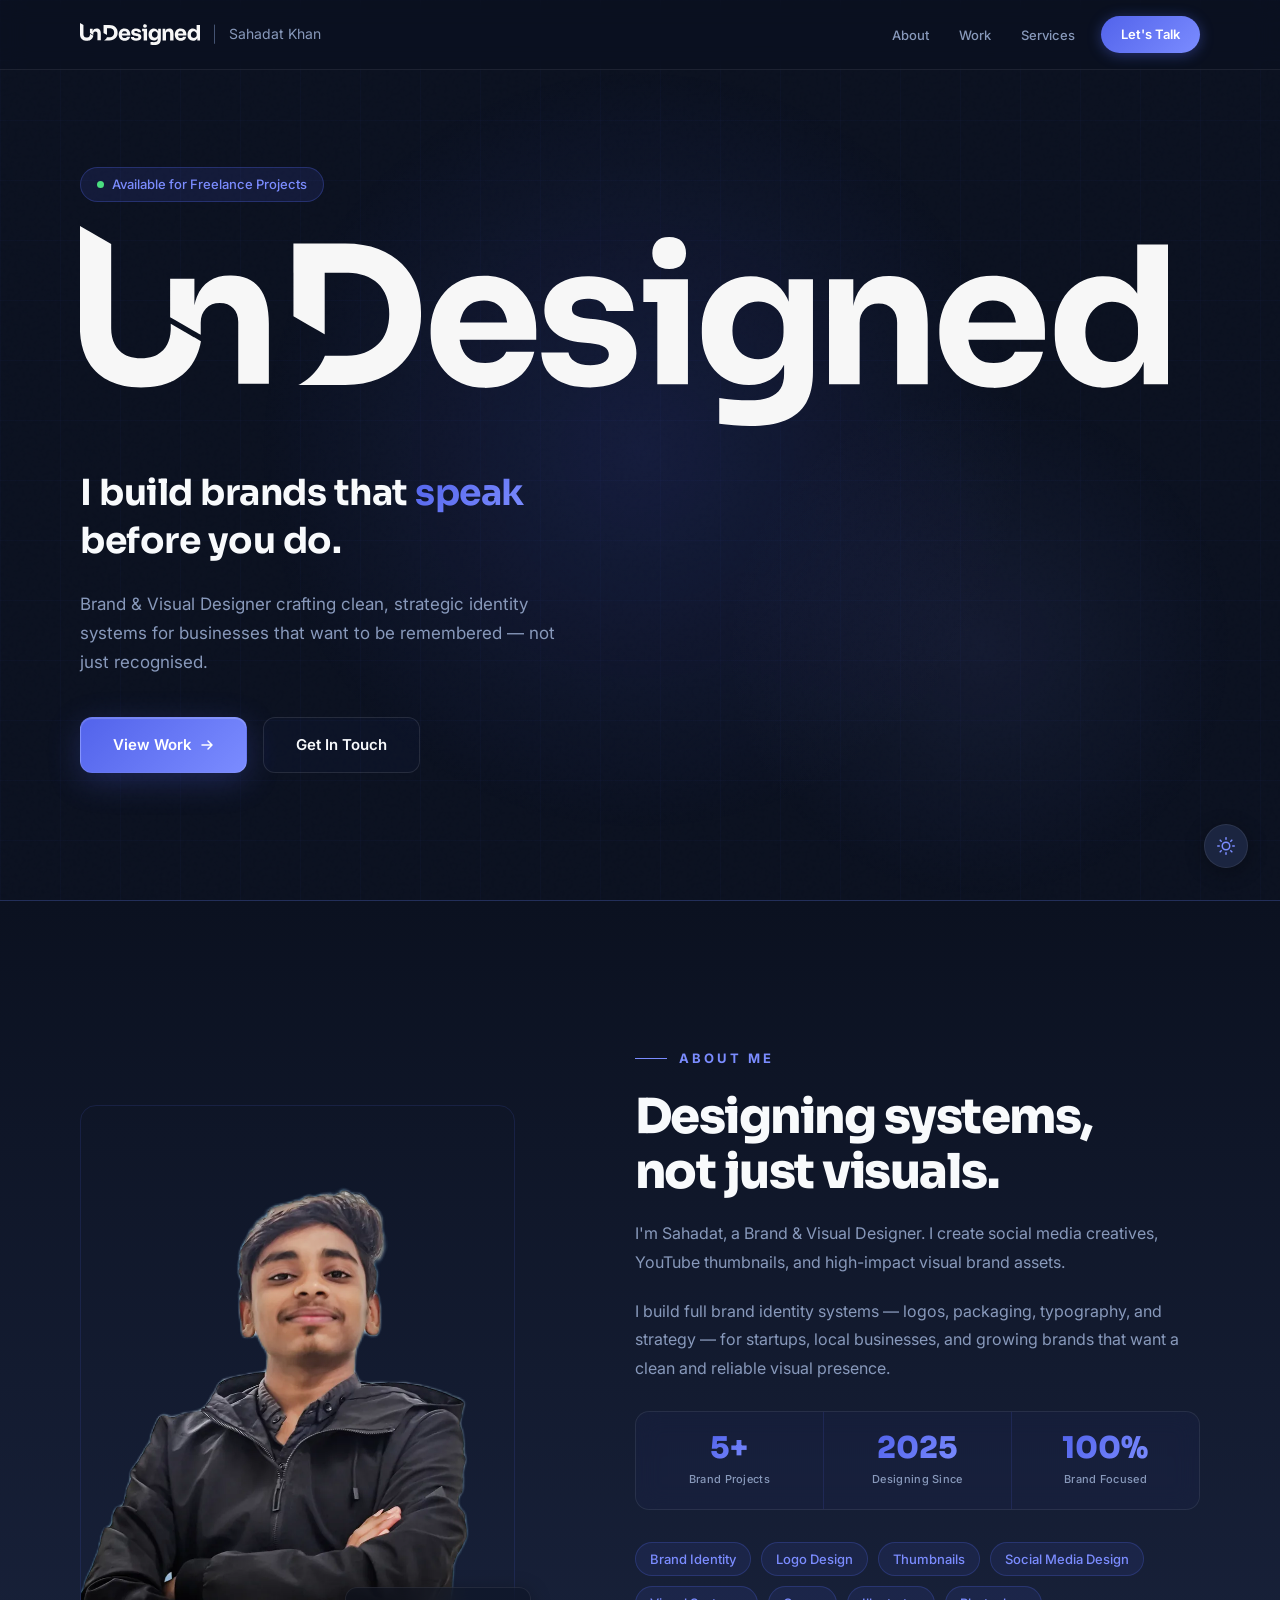
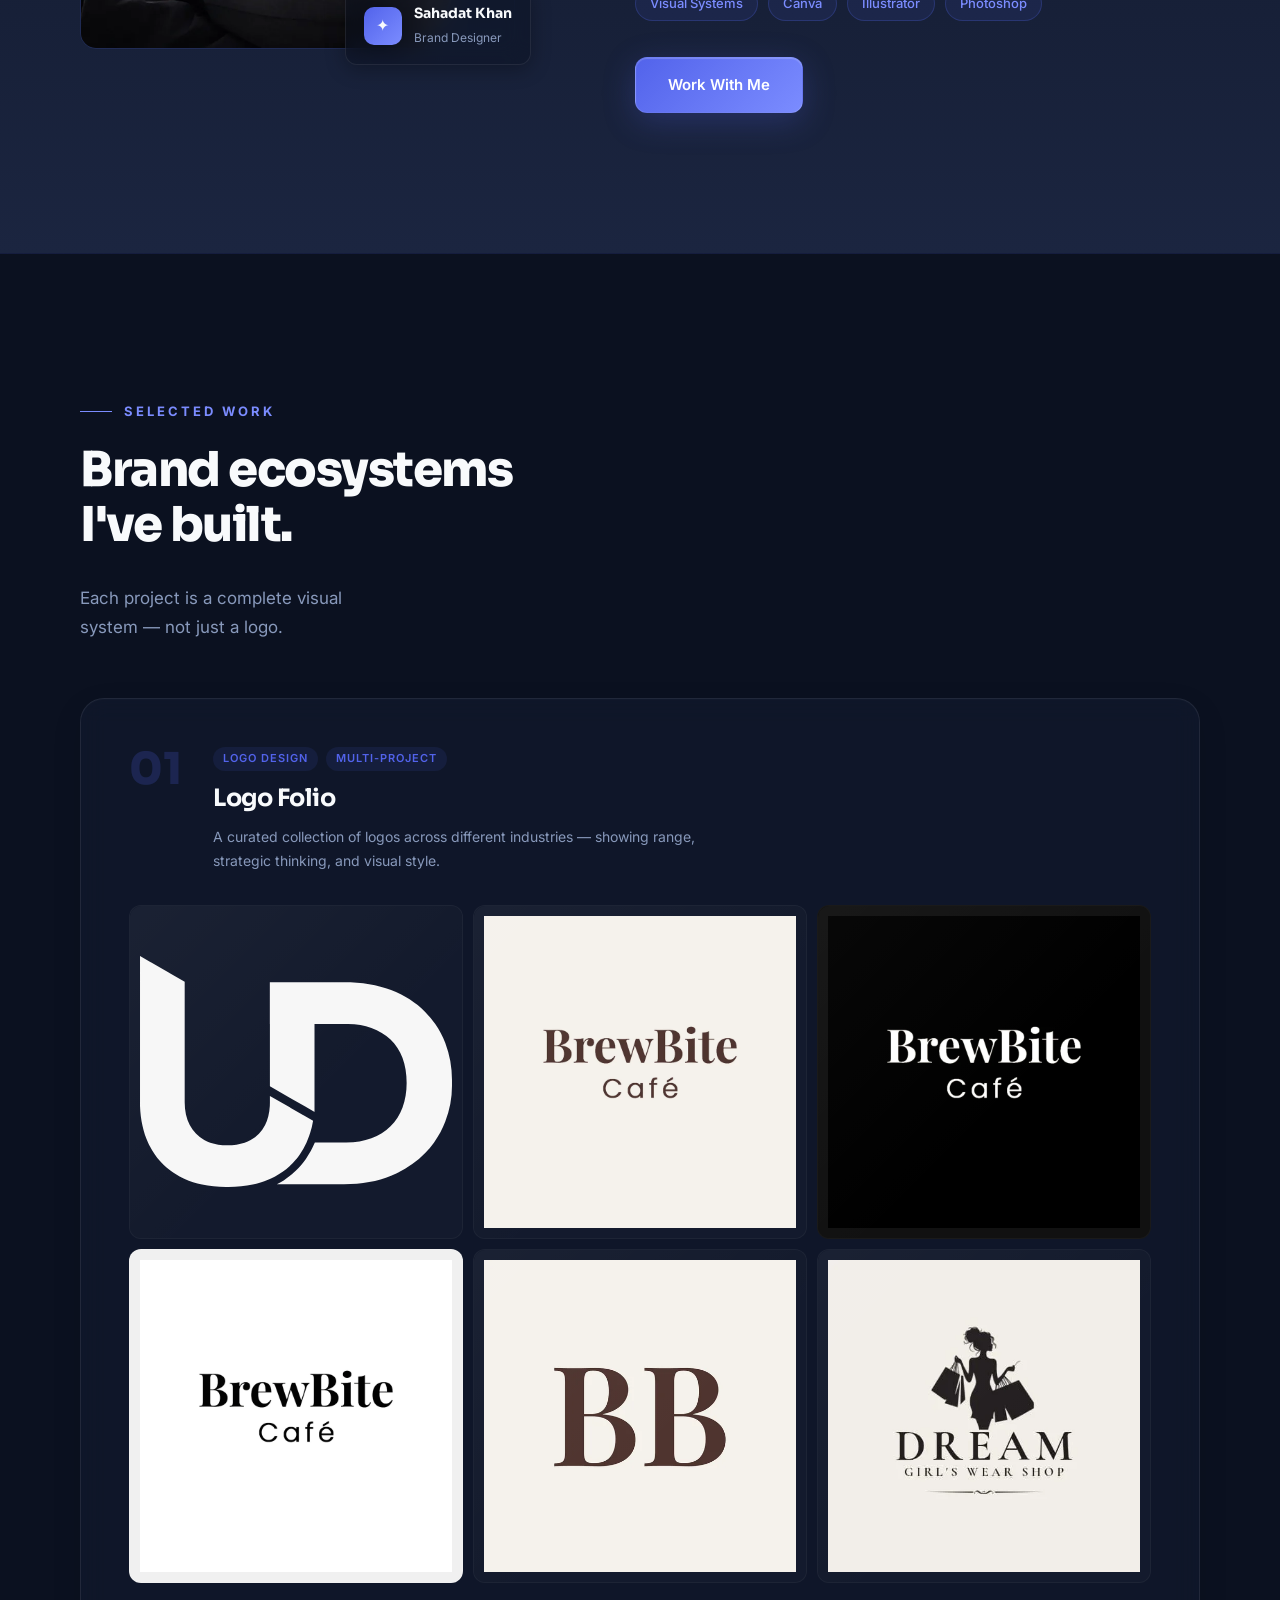
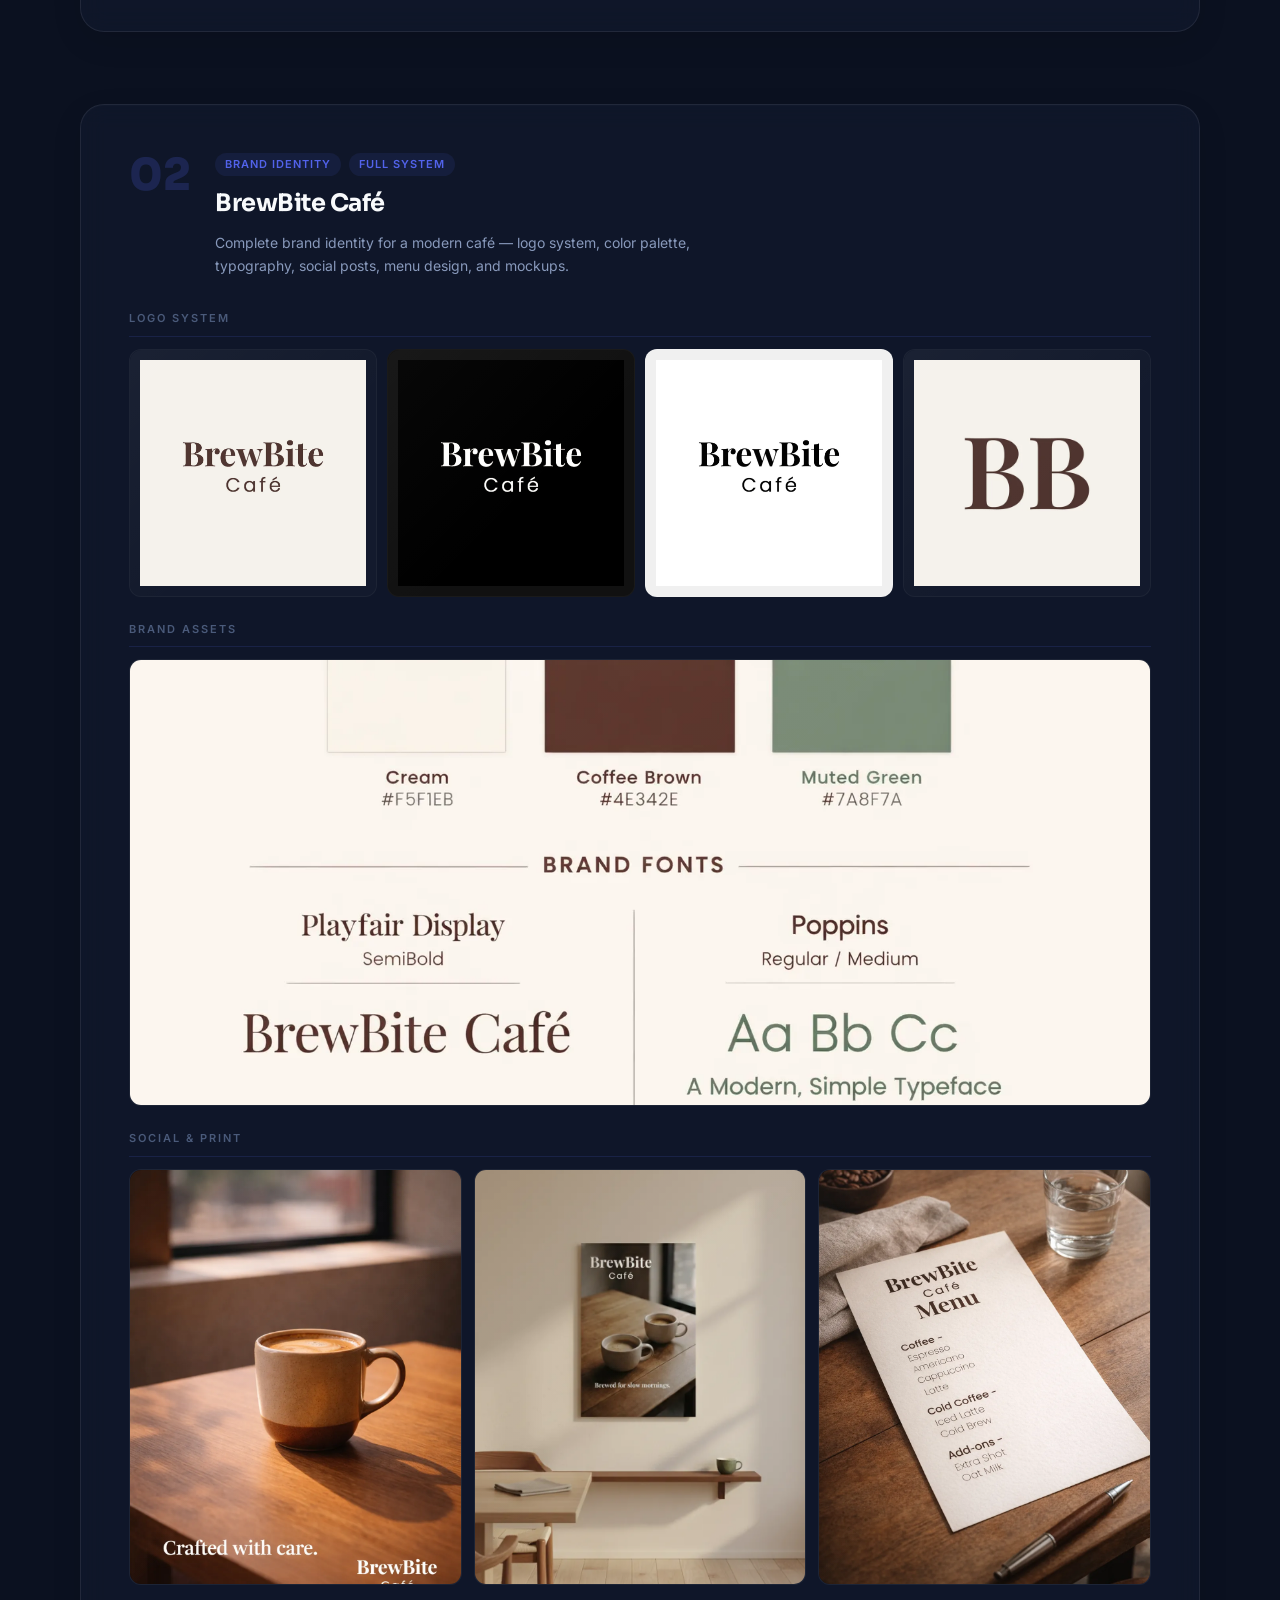
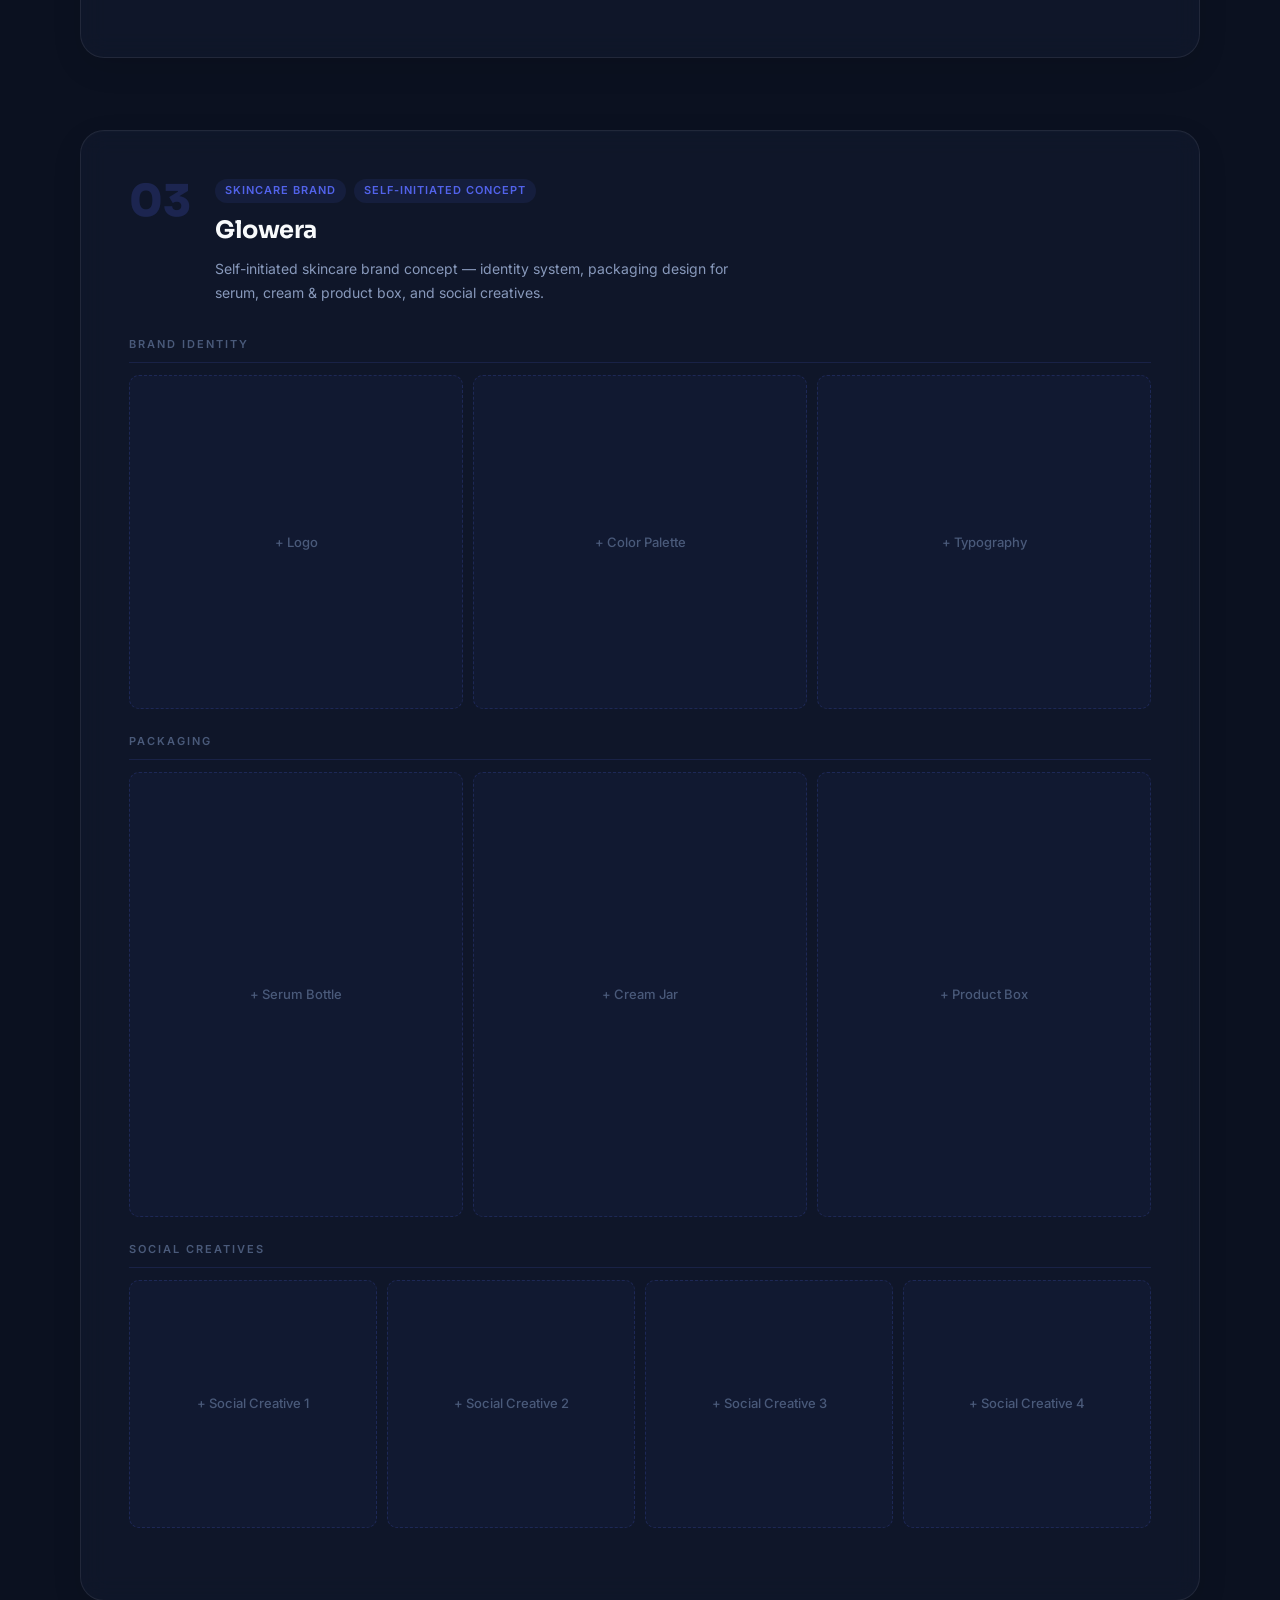
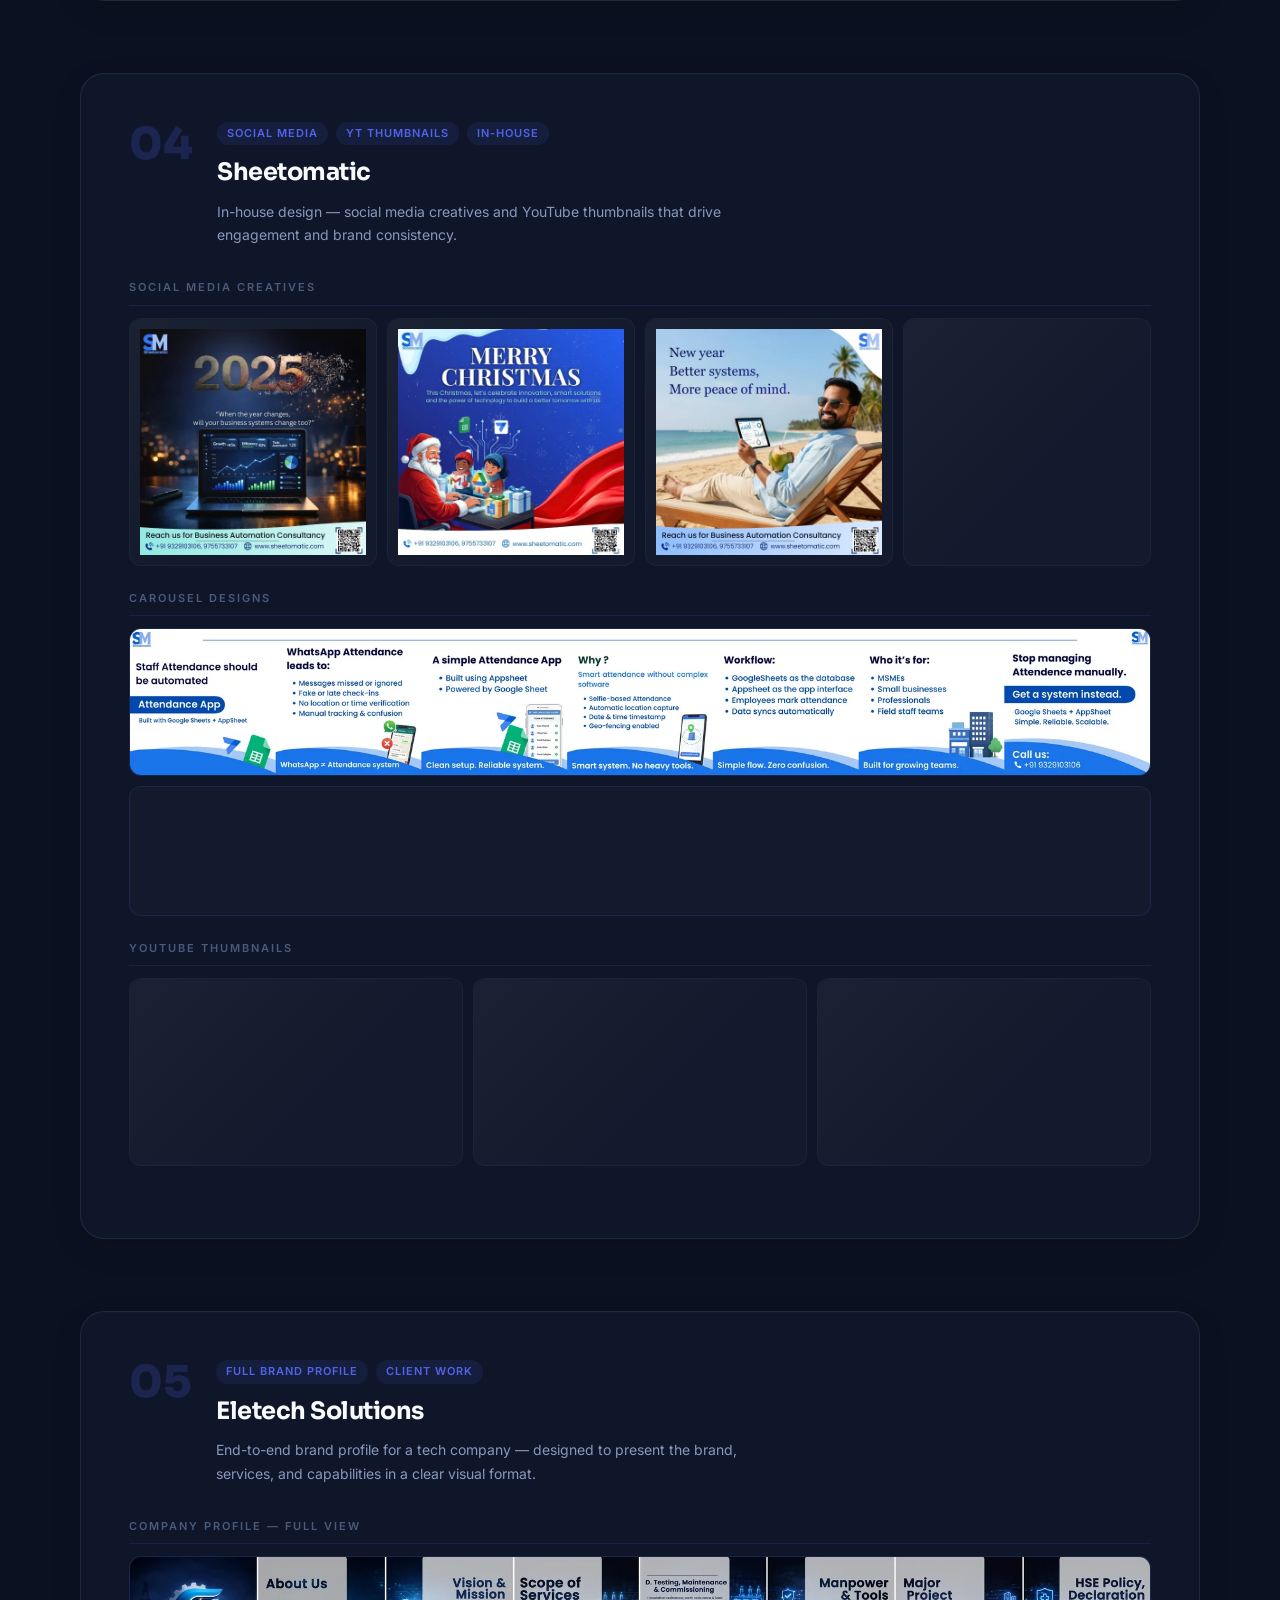
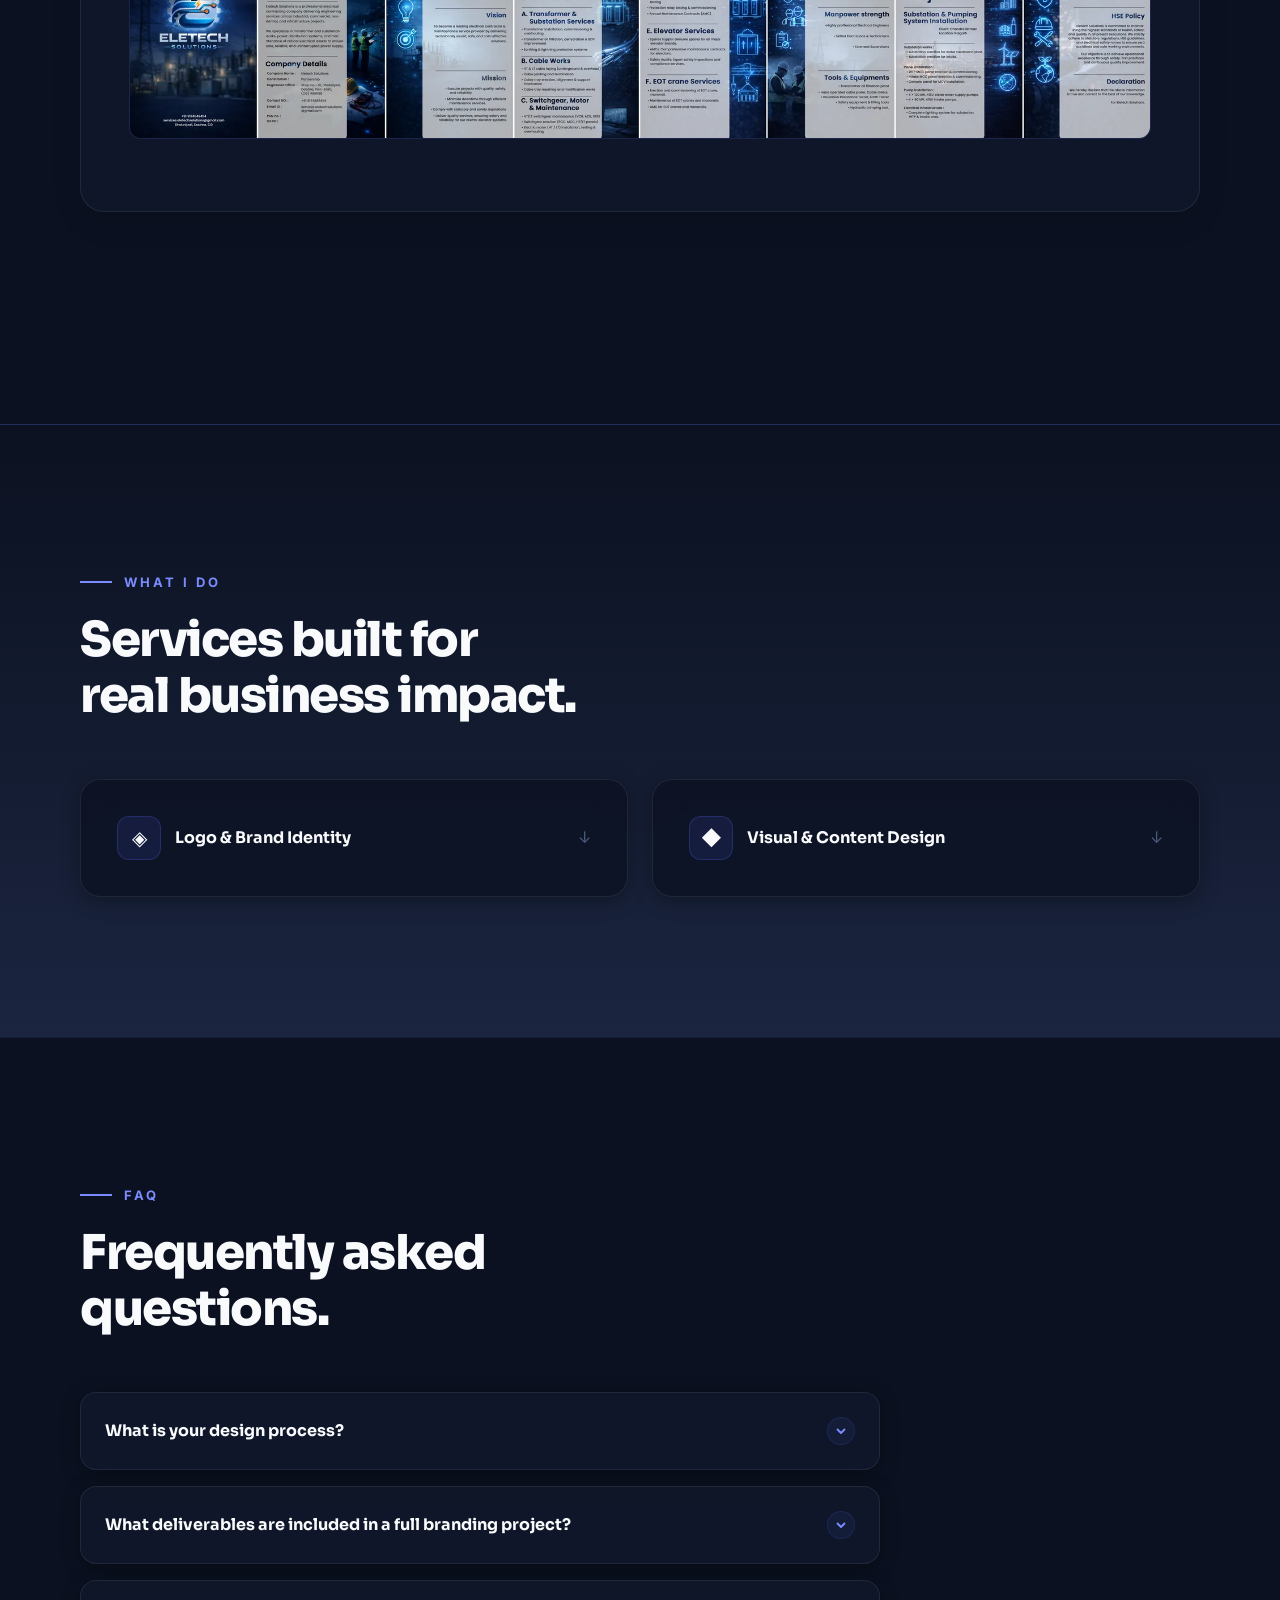
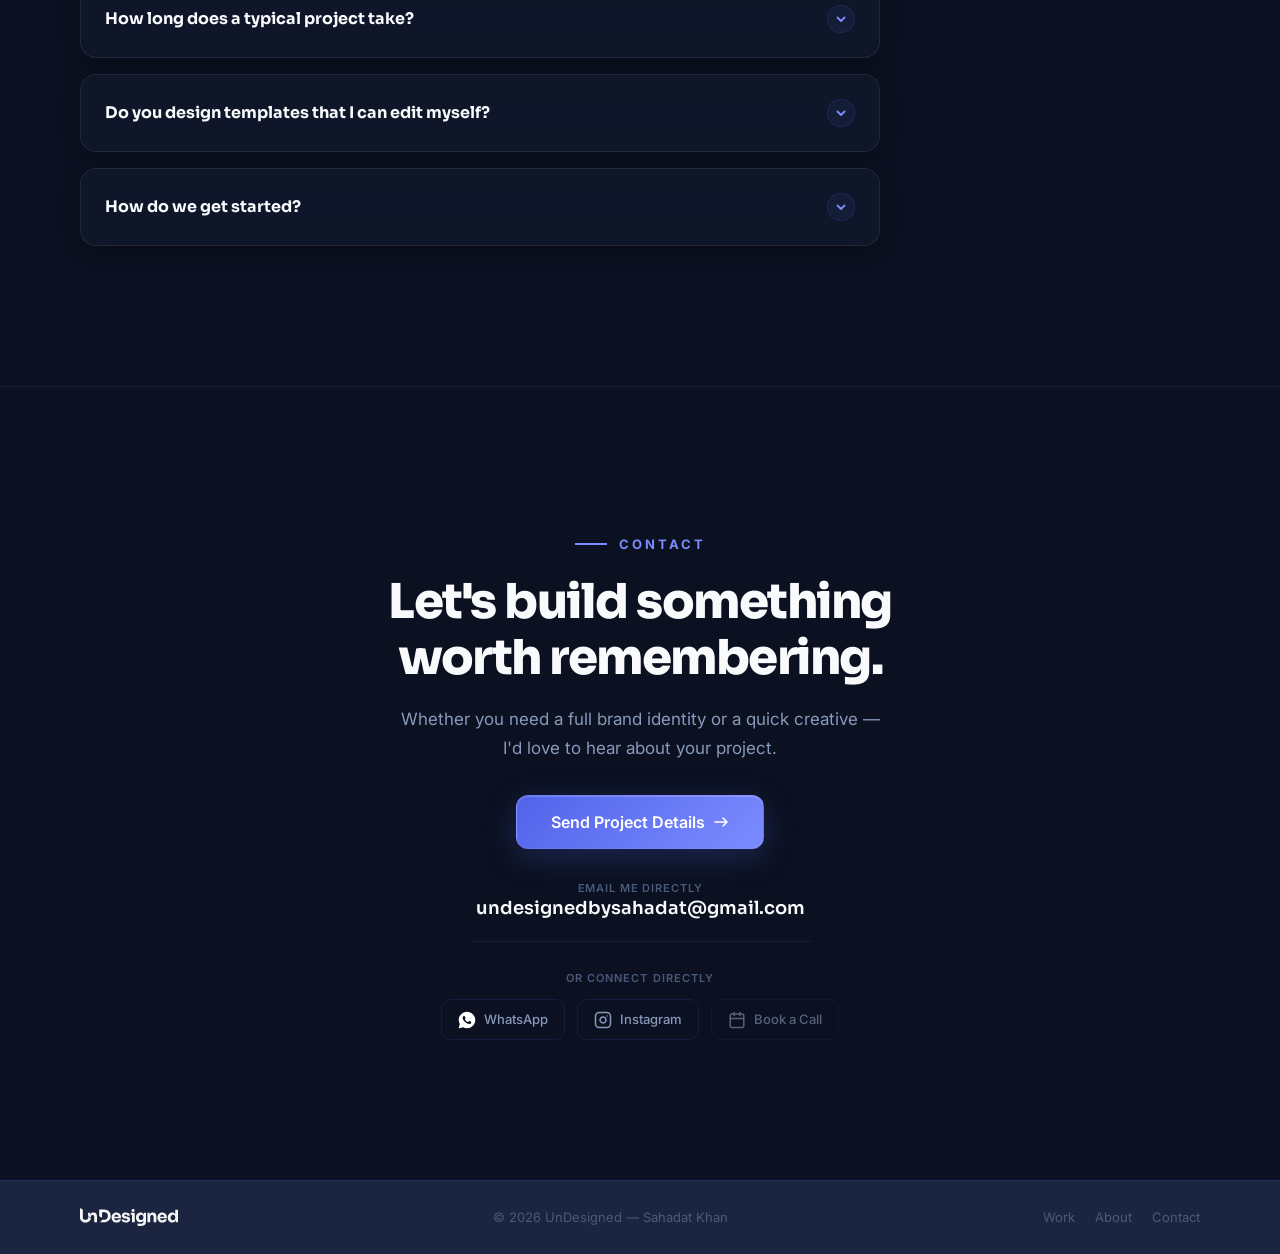
==== commit 1906ef92: "Add files via upload" ====
--- a/index.html
+++ b/index.html
@@ -1,4 +1,5 @@
 <!DOCTYPE html>
+
 <html lang="en">
 
 <head>
@@ -126,8 +127,8 @@
   <!-- PAGE LOADER -->
   <div class="page-loader" id="pageLoader">
     <div class="loader-logo">
-      <img src="my logo svg/UnDesigned Logo_icon lite tp.svg" alt="UnDesigned" class="logo-lite" />
-      <img src="my logo svg/UnDesigned Logo_icon dark tp.svg" alt="UnDesigned" class="logo-dark" />
+      <img src="assets/brand/UnDesigned Logo_icon lite tp.svg" alt="UnDesigned" class="logo-lite" />
+      <img src="assets/brand/UnDesigned Logo_icon dark tp.svg" alt="UnDesigned" class="logo-dark" />
       <div class="loader-bar">
         <div class="loader-fill" id="loaderFill"></div>
       </div>
@@ -189,8 +190,10 @@
   <nav class="navbar fullwidth" id="navbar">
     <div class="nav-inner" id="navInner">
       <a href="#home" class="nav-logo">
-        <img src="my logo svg/UnDesigned Logo_wordmark lite.svg" alt="UnDesigned" class="nav-logo-wordmark logo-lite" />
-        <img src="my logo svg/UnDesigned Logo_wordmark dark.svg" alt="UnDesigned" class="nav-logo-wordmark logo-dark" />
+        <img src="assets/brand/UnDesigned Logo_wordmark lite.svg" alt="UnDesigned"
+          class="nav-logo-wordmark logo-lite" />
+        <img src="assets/brand/UnDesigned Logo_wordmark dark.svg" alt="UnDesigned"
+          class="nav-logo-wordmark logo-dark" />
         <span class="nav-logo-sep">|</span>
         <span class="nav-logo-name">Sahadat Khan</span>
       </a>
@@ -217,8 +220,8 @@
         Available for Freelance Projects
       </div>
       <div class="hero-big-title">
-        <img src="my logo svg/UnDesigned Logo_wordmark lite.svg" alt="UnDesigned" class="hero-wordmark logo-lite" />
-        <img src="my logo svg/UnDesigned Logo_wordmark dark.svg" alt="UnDesigned" class="hero-wordmark logo-dark" />
+        <img src="assets/brand/UnDesigned Logo_wordmark lite.svg" alt="UnDesigned" class="hero-wordmark logo-lite" />
+        <img src="assets/brand/UnDesigned Logo_wordmark dark.svg" alt="UnDesigned" class="hero-wordmark logo-dark" />
       </div>
       <h1 class="hero-title">
         I build brands that <span class="accent-word">speak</span><br>before you do.
@@ -245,7 +248,7 @@
     <div class="about-grid">
       <div class="about-image-wrap reveal">
         <div class="about-image-box">
-          <img src="otheri imgs/sahadat.webp" alt="Sahadat Khan" loading="lazy" decoding="async" />
+          <img src="assets/brand/sahadat.webp" alt="Sahadat Khan" loading="lazy" decoding="async" />
         </div>
         <div class="about-image-badge">
           <div class="badge-icon">✦</div>
@@ -322,19 +325,20 @@
         </div>
       </div>
       <div class="proj-assets-grid logos-grid">
-        <div class="asset-cell lightbox-trigger"><img src="my logo svg/UnDesigned Logo_icon lite tp.svg"
+        <div class="asset-cell lightbox-trigger"><img src="assets/brand/UnDesigned Logo_icon lite tp.svg"
             alt="UnDesigned Logo" /></div>
-        <div class="asset-cell lightbox-trigger"><img src="brewbite images/BrewBite Logo Primary.webp"
+        <div class="asset-cell lightbox-trigger"><img src="content/projects/brewbite/BrewBite Logo Primary.webp"
             alt="BrewBite Primary" loading="lazy" decoding="async" />
         </div>
-        <div class="asset-cell lightbox-trigger dark-cell"><img src="brewbite images/BrewBite Logo White.webp"
+        <div class="asset-cell lightbox-trigger dark-cell"><img src="content/projects/brewbite/BrewBite Logo White.webp"
             alt="BrewBite White" loading="lazy" decoding="async" /></div>
-        <div class="asset-cell lightbox-trigger light-cell"><img src="brewbite images/BrewBite Logo Black.webp"
-            alt="BrewBite Black" loading="lazy" decoding="async" /></div>
-        <div class="asset-cell lightbox-trigger"><img src="brewbite images/BrewBite Icon.webp" alt="BrewBite Icon"
-            loading="lazy" decoding="async" />
-        </div>
-        <div class="asset-cell lightbox-trigger"><img src="logofolio/Dream girl's wear shop logo.webp"
+        <div class="asset-cell lightbox-trigger light-cell"><img
+            src="content/projects/brewbite/BrewBite Logo Black.webp" alt="BrewBite Black" loading="lazy"
+            decoding="async" /></div>
+        <div class="asset-cell lightbox-trigger"><img src="content/projects/brewbite/BrewBite Icon.webp"
+            alt="BrewBite Icon" loading="lazy" decoding="async" />
+        </div>
+        <div class="asset-cell lightbox-trigger"><img src="content/logos/Dream girl's wear shop logo.webp"
             alt="Dream Girl Logo" loading="lazy" decoding="async" /></div>
       </div>
     </div>
@@ -354,35 +358,41 @@
       <div class="proj-subsection">
         <div class="proj-sub-label">Logo System</div>
         <div class="proj-assets-grid brewbite-logos">
-          <div class="asset-cell lightbox-trigger"><img src="brewbite images/BrewBite Logo Primary.webp"
+          <div class="asset-cell lightbox-trigger"><img src="content/projects/brewbite/BrewBite Logo Primary.webp"
               alt="Primary Logo" loading="lazy" decoding="async" />
           </div>
-          <div class="asset-cell lightbox-trigger dark-cell"><img src="brewbite images/BrewBite Logo White.webp"
-              alt="White Logo" loading="lazy" decoding="async" /></div>
-          <div class="asset-cell lightbox-trigger light-cell"><img src="brewbite images/BrewBite Logo Black.webp"
-              alt="Black Logo" loading="lazy" decoding="async" /></div>
-          <div class="asset-cell lightbox-trigger"><img src="brewbite images/BrewBite Icon.webp" alt="Icon Logo"
-              loading="lazy" decoding="async" /></div>
+          <div class="asset-cell lightbox-trigger dark-cell"><img
+              src="content/projects/brewbite/BrewBite Logo White.webp" alt="White Logo" loading="lazy"
+              decoding="async" /></div>
+          <div class="asset-cell lightbox-trigger light-cell"><img
+              src="content/projects/brewbite/BrewBite Logo Black.webp" alt="Black Logo" loading="lazy"
+              decoding="async" /></div>
+          <div class="asset-cell lightbox-trigger"><img src="content/projects/brewbite/BrewBite Icon.webp"
+              alt="Icon Logo" loading="lazy" decoding="async" /></div>
         </div>
       </div>
       <div class="proj-subsection">
         <div class="proj-sub-label">Brand Assets</div>
         <div class="proj-assets-grid">
-          <div class="asset-cell lightbox-trigger wide-cell"><img src="brewbite images/BrewBite Brand Assets.webp"
-              alt="Brand Assets" loading="lazy" decoding="async" /></div>
+          <div class="asset-cell lightbox-trigger wide-cell"><img
+              src="content/projects/brewbite/BrewBite Brand Assets.webp" alt="Brand Assets" loading="lazy"
+              decoding="async" /></div>
         </div>
       </div>
       <div class="proj-subsection">
         <div class="proj-sub-label">Social & Print</div>
         <div class="proj-assets-grid brew-print">
           <div class="asset-cell lightbox-trigger brew-print-cell"><img
-              src="brewbite images/BrewBite SM ProductFocus.webp" alt="Social Post" loading="lazy" decoding="async" />
+              src="content/projects/brewbite/BrewBite SM ProductFocus.webp" alt="Social Post" loading="lazy"
+              decoding="async" />
           </div>
           <div class="asset-cell lightbox-trigger brew-print-cell"><img
-              src="brewbite images/BrewBite Poster Mockup.webp" alt="Poster Mockup" loading="lazy" decoding="async" />
-          </div>
-          <div class="asset-cell lightbox-trigger brew-print-cell"><img src="brewbite images/BrewBite Menu Mockup.webp"
-              alt="Menu Mockup" loading="lazy" decoding="async" /></div>
+              src="content/projects/brewbite/BrewBite Poster Mockup.webp" alt="Poster Mockup" loading="lazy"
+              decoding="async" />
+          </div>
+          <div class="asset-cell lightbox-trigger brew-print-cell"><img
+              src="content/projects/brewbite/BrewBite Menu Mockup.webp" alt="Menu Mockup" loading="lazy"
+              decoding="async" /></div>
         </div>
       </div>
     </div>
@@ -441,39 +451,42 @@
       <div class="proj-subsection">
         <div class="proj-sub-label">Social Media Creatives</div>
         <div class="proj-assets-grid sheet-social">
-          <div class="asset-cell lightbox-trigger ratio-1-1"><img src="sheetomatic/Diwali Post.webp" alt="Diwali Post"
-              loading="lazy" decoding="async" />
-          </div>
-          <div class="asset-cell lightbox-trigger ratio-1-1"><img src="sheetomatic/Christmas Post.webp"
+          <div class="asset-cell lightbox-trigger ratio-1-1"><img src="content/projects/sheetomatic/Diwali Post.webp"
+              alt="Diwali Post" loading="lazy" decoding="async" />
+          </div>
+          <div class="asset-cell lightbox-trigger ratio-1-1"><img src="content/projects/sheetomatic/Christmas Post.webp"
               alt="Christmas Post" loading="lazy" decoding="async" /></div>
-          <div class="asset-cell lightbox-trigger ratio-1-1"><img src="sheetomatic/New Year Post.webp"
+          <div class="asset-cell lightbox-trigger ratio-1-1"><img src="content/projects/sheetomatic/New Year Post.webp"
               alt="New Year Post" loading="lazy" decoding="async" />
           </div>
-          <div class="asset-cell lightbox-trigger ratio-1-1"><img src="sheetomatic/Holi post.webp" alt="Holi Post"
-              loading="lazy" decoding="async" />
+          <div class="asset-cell lightbox-trigger ratio-1-1"><img src="content/projects/sheetomatic/Holi post.webp"
+              alt="Holi Post" loading="lazy" decoding="async" />
           </div>
         </div>
       </div>
       <div class="proj-subsection">
         <div class="proj-sub-label">Carousel Designs</div>
         <div class="carousel-full-wrap">
-          <img src="sheetomatic/Carousel Attendance.webp" alt="Carousel 1" class="carousel-full-img" loading="lazy"
-            decoding="async" />
+          <img src="content/projects/sheetomatic/Carousel Attendance.webp" alt="Carousel 1" class="carousel-full-img"
+            loading="lazy" decoding="async" />
         </div>
         <div class="carousel-full-wrap" style="margin-top:10px;">
-          <img src="sheetomatic/automation carousel horizontal.webp" alt="Carousel 2" class="carousel-full-img"
-            loading="lazy" decoding="async" />
+          <img src="content/projects/sheetomatic/automation carousel horizontal.webp" alt="Carousel 2"
+            class="carousel-full-img" loading="lazy" decoding="async" />
         </div>
       </div>
       <div class="proj-subsection">
         <div class="proj-sub-label">YouTube Thumbnails</div>
         <div class="proj-assets-grid yt-grid">
-          <div class="asset-cell lightbox-trigger ratio-16-9"><img src="sheetomatic/automate data entry thumbnail.webp"
-              alt="YT Thumbnail 1" loading="lazy" decoding="async" /></div>
-          <div class="asset-cell lightbox-trigger ratio-16-9"><img src="sheetomatic/own task manager thumbnail.webp"
-              alt="YT Thumbnail 2" loading="lazy" decoding="async" /></div>
-          <div class="asset-cell lightbox-trigger ratio-16-9"><img src="sheetomatic/Text & Weeknum thumbnail.webp"
-              alt="YT Thumbnail 3" loading="lazy" decoding="async" /></div>
+          <div class="asset-cell lightbox-trigger ratio-16-9"><img
+              src="content/projects/sheetomatic/automate data entry thumbnail.webp" alt="YT Thumbnail 1" loading="lazy"
+              decoding="async" /></div>
+          <div class="asset-cell lightbox-trigger ratio-16-9"><img
+              src="content/projects/sheetomatic/own task manager thumbnail.webp" alt="YT Thumbnail 2" loading="lazy"
+              decoding="async" /></div>
+          <div class="asset-cell lightbox-trigger ratio-16-9"><img
+              src="content/projects/sheetomatic/Text & Weeknum thumbnail.webp" alt="YT Thumbnail 3" loading="lazy"
+              decoding="async" /></div>
         </div>
       </div>
     </div>
@@ -493,8 +506,8 @@
       <div class="proj-subsection">
         <div class="proj-sub-label">Company Profile — Full View</div>
         <div class="eletech-profile-wrap">
-          <img src="otheri imgs/profile horizontal.webp" alt="Eletech Company Profile" class="eletech-profile-img"
-            loading="lazy" decoding="async" />
+          <img src="content/projects/eletech/profile horizontal.webp" alt="Eletech Company Profile"
+            class="eletech-profile-img" loading="lazy" decoding="async" />
         </div>
       </div>
     </div>
@@ -667,7 +680,7 @@
           <!-- WhatsApp -->
           <a href="https://wa.me/918305269282?text=Hi%20Sahadat!%20I%20came%20across%20your%20portfolio%20and%20I%27m%20interested%20in%20working%20with%20you.%20Could%20we%20discuss%20my%20project%3F"
             target="_blank" rel="noopener noreferrer" class="social-btn" aria-label="Chat on WhatsApp">
-            <img src="otheri imgs/whatsapp icon.svg" alt="WhatsApp" class="social-btn-icon whatsapp-icon" width="18"
+            <img src="assets/icons/whatsapp icon.svg" alt="WhatsApp" class="social-btn-icon whatsapp-icon" width="18"
               height="18" />
             WhatsApp
           </a>
@@ -741,8 +754,8 @@
   <!-- FOOTER -->
   <footer>
     <div class="footer-logo">
-      <img src="my logo svg/UnDesigned Logo_wordmark lite.svg" alt="UnDesigned" class="footer-wordmark logo-lite" />
-      <img src="my logo svg/UnDesigned Logo_wordmark dark.svg" alt="UnDesigned" class="footer-wordmark logo-dark" />
+      <img src="assets/brand/UnDesigned Logo_wordmark lite.svg" alt="UnDesigned" class="footer-wordmark logo-lite" />
+      <img src="assets/brand/UnDesigned Logo_wordmark dark.svg" alt="UnDesigned" class="footer-wordmark logo-dark" />
     </div>
     <div class="footer-copy">© 2026 UnDesigned — Sahadat Khan</div>
     <div class="footer-links">
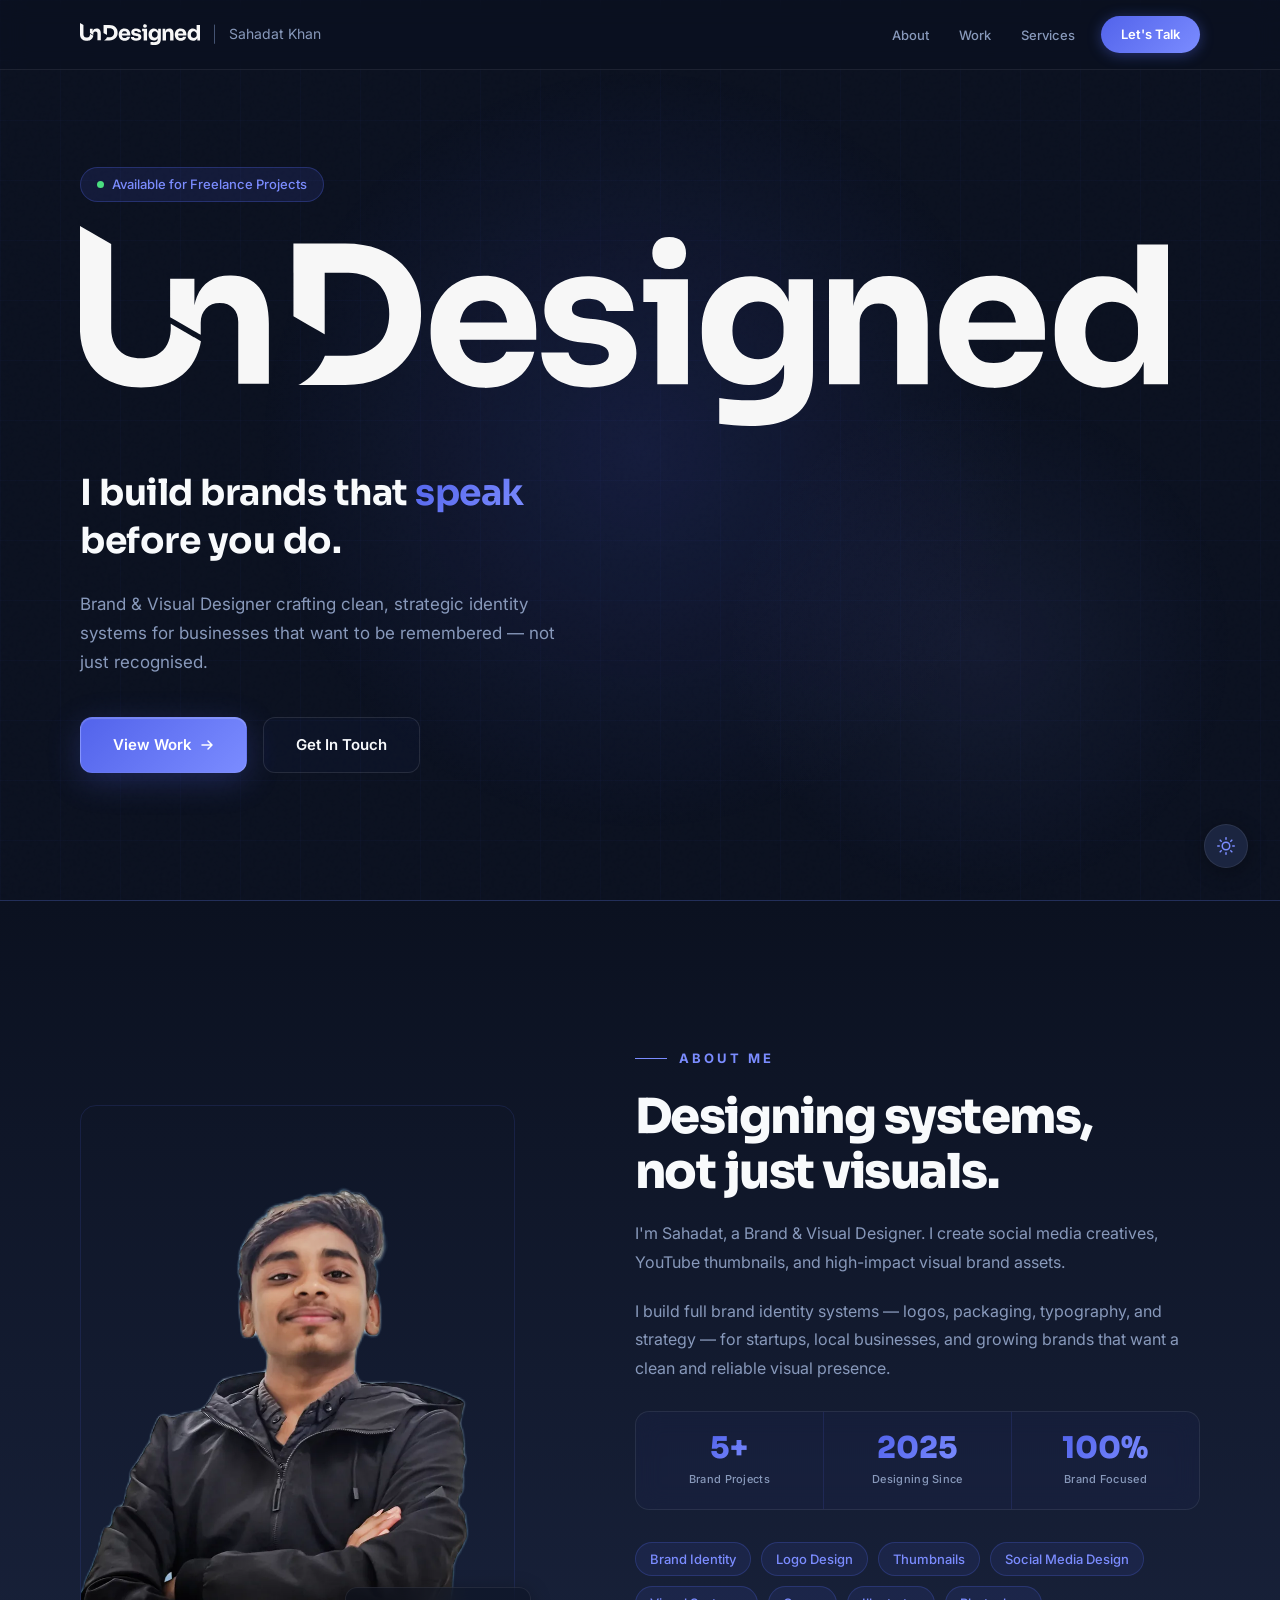
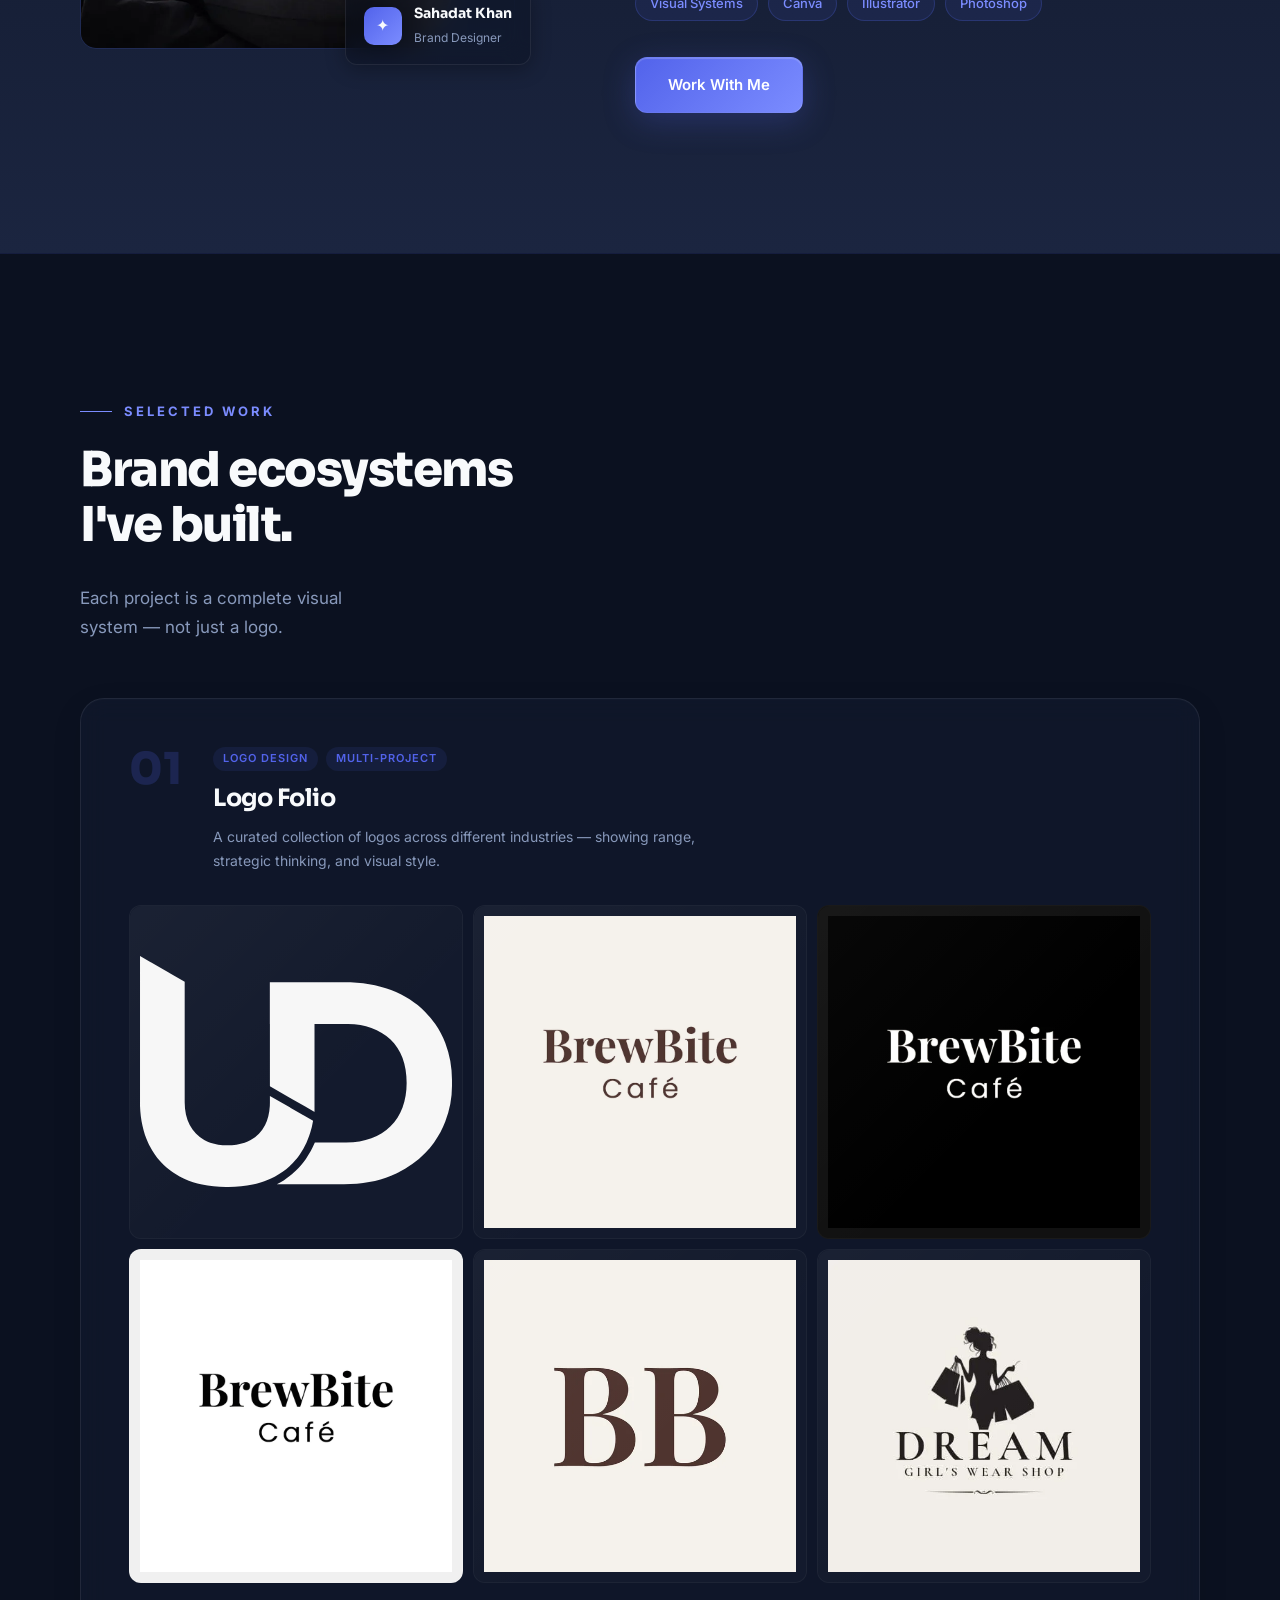
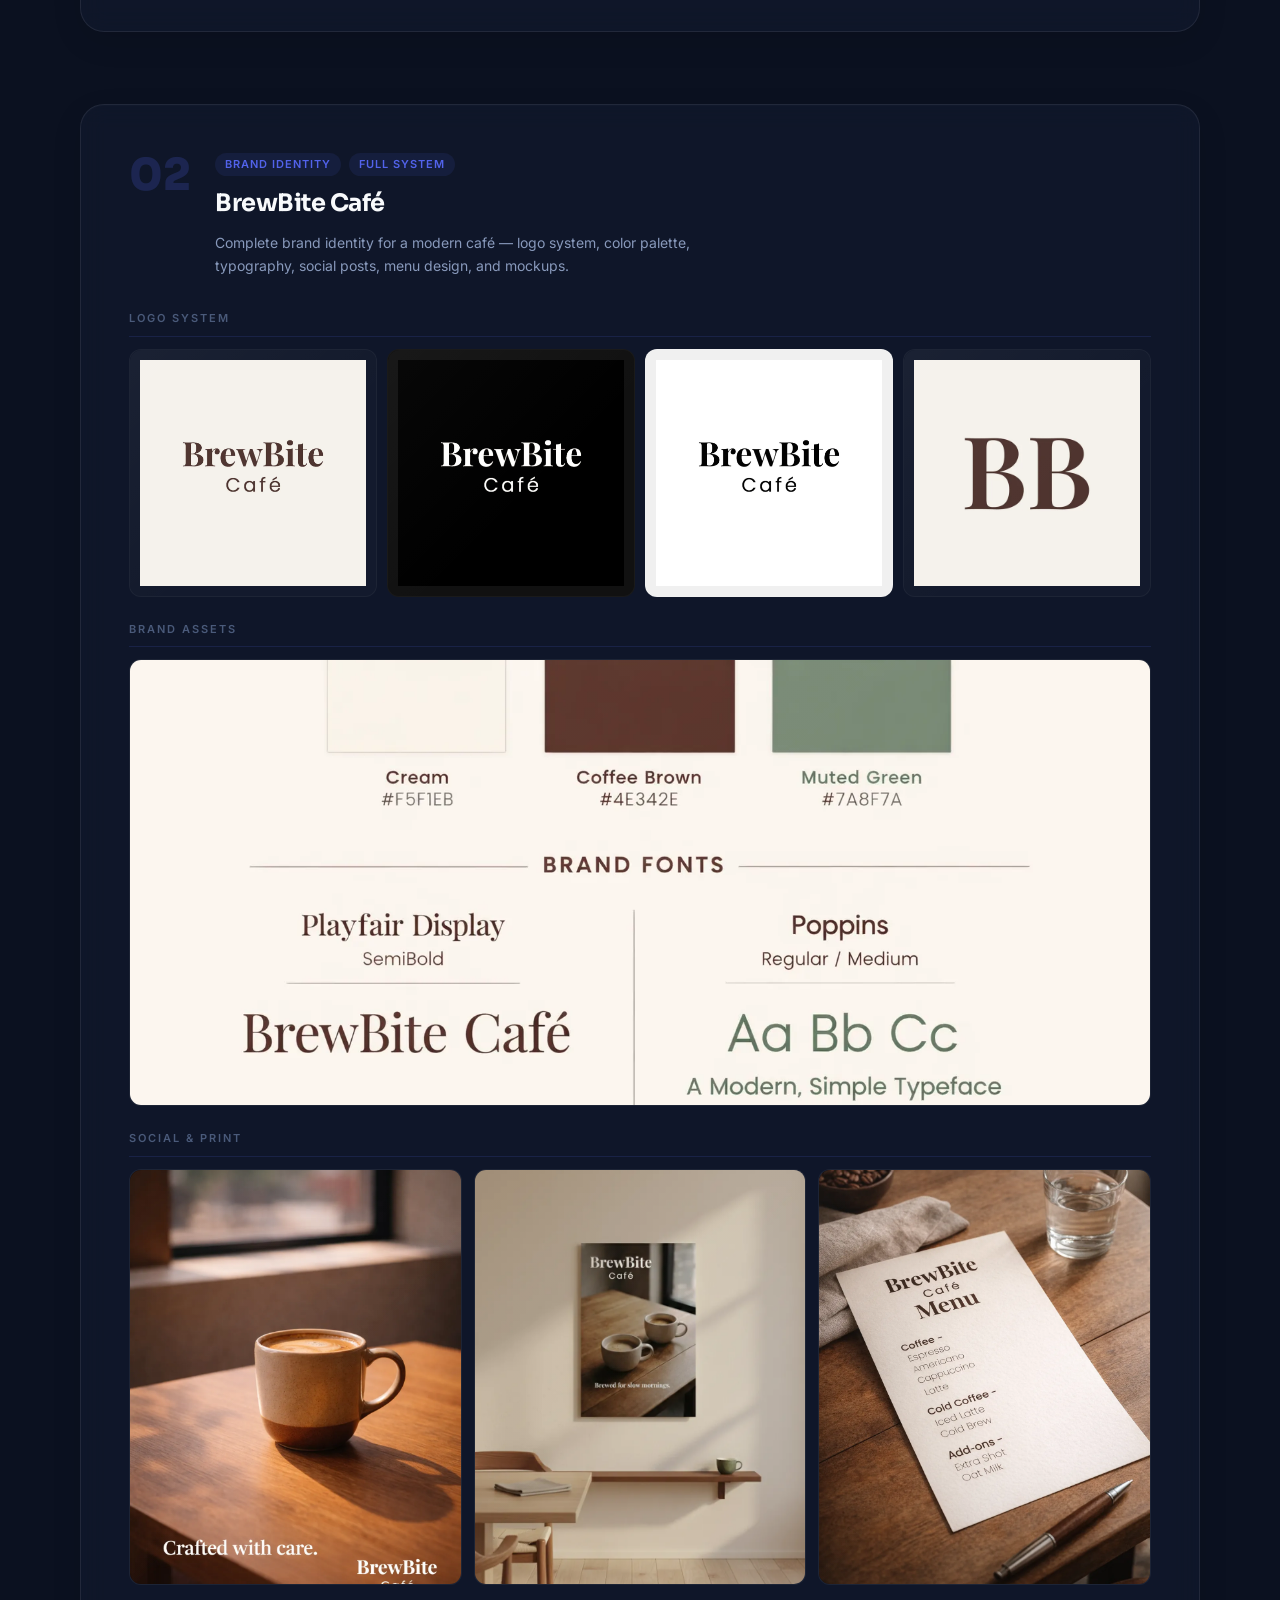
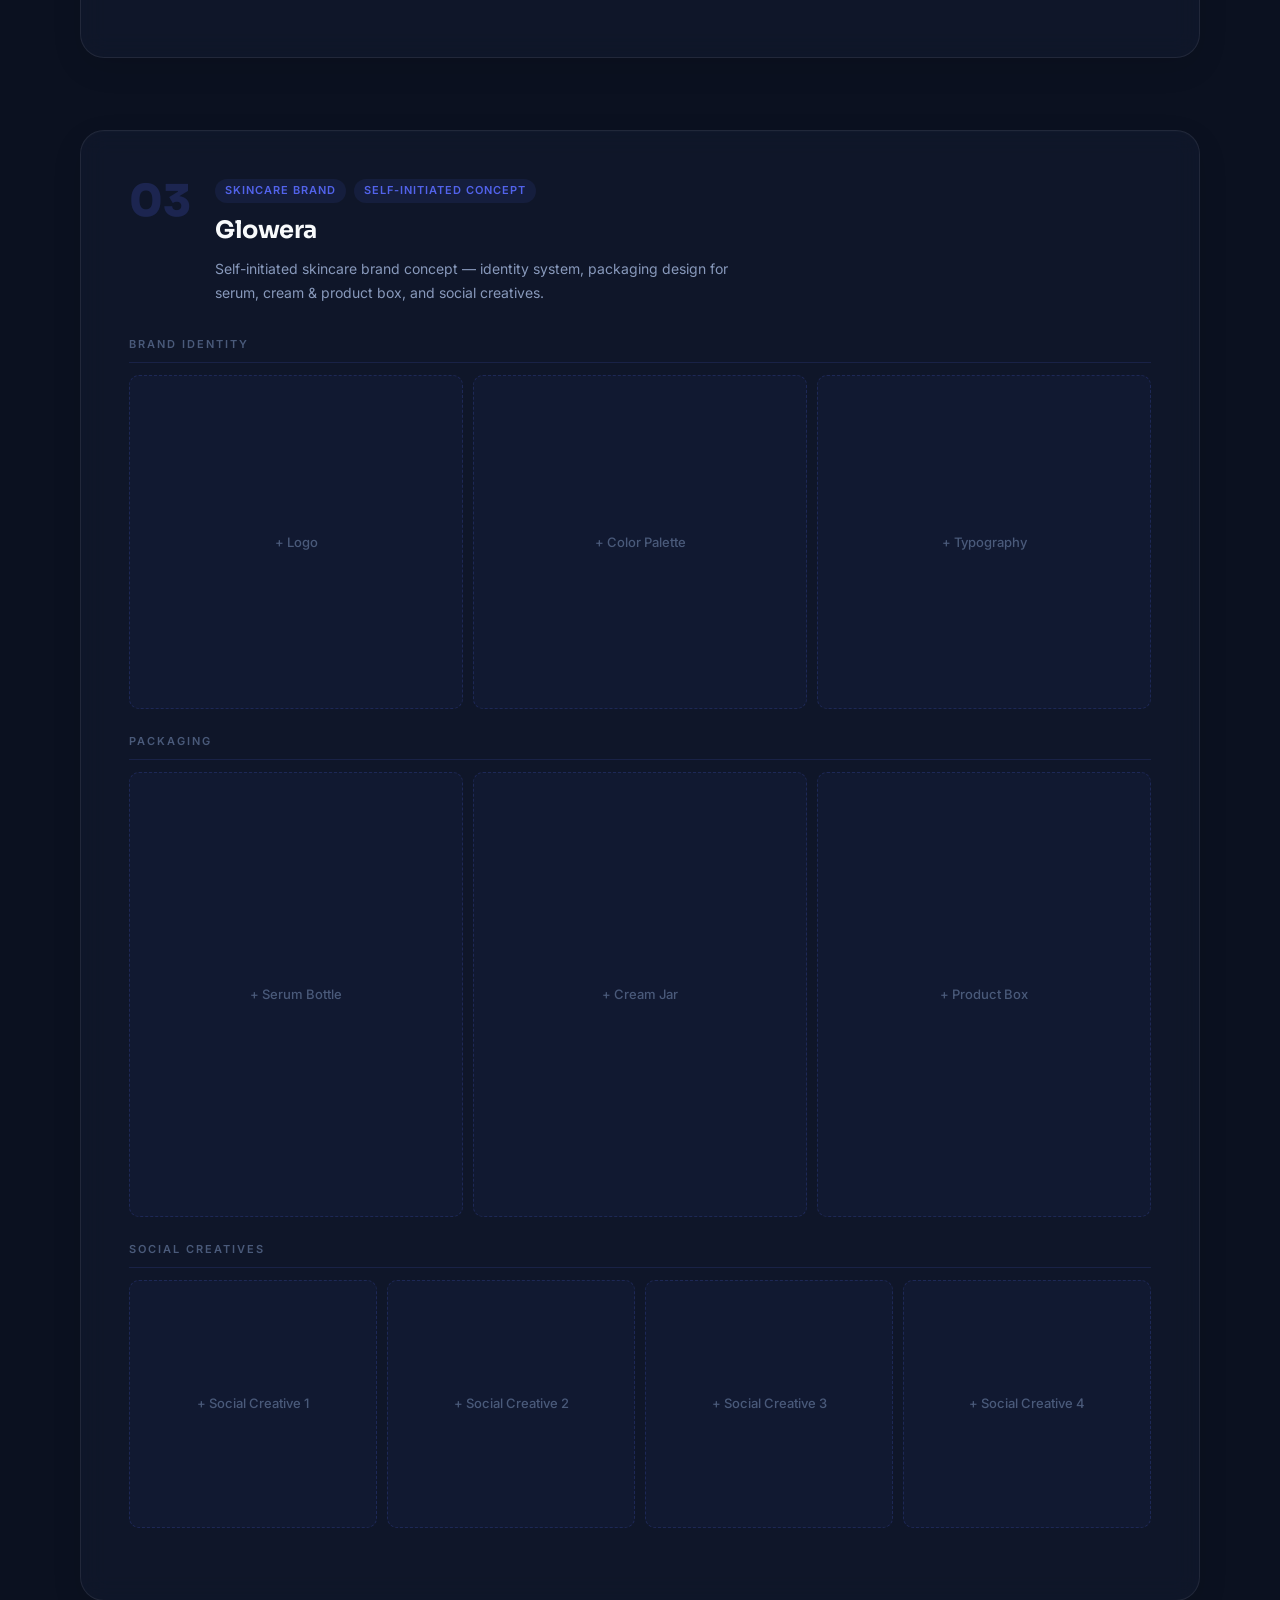
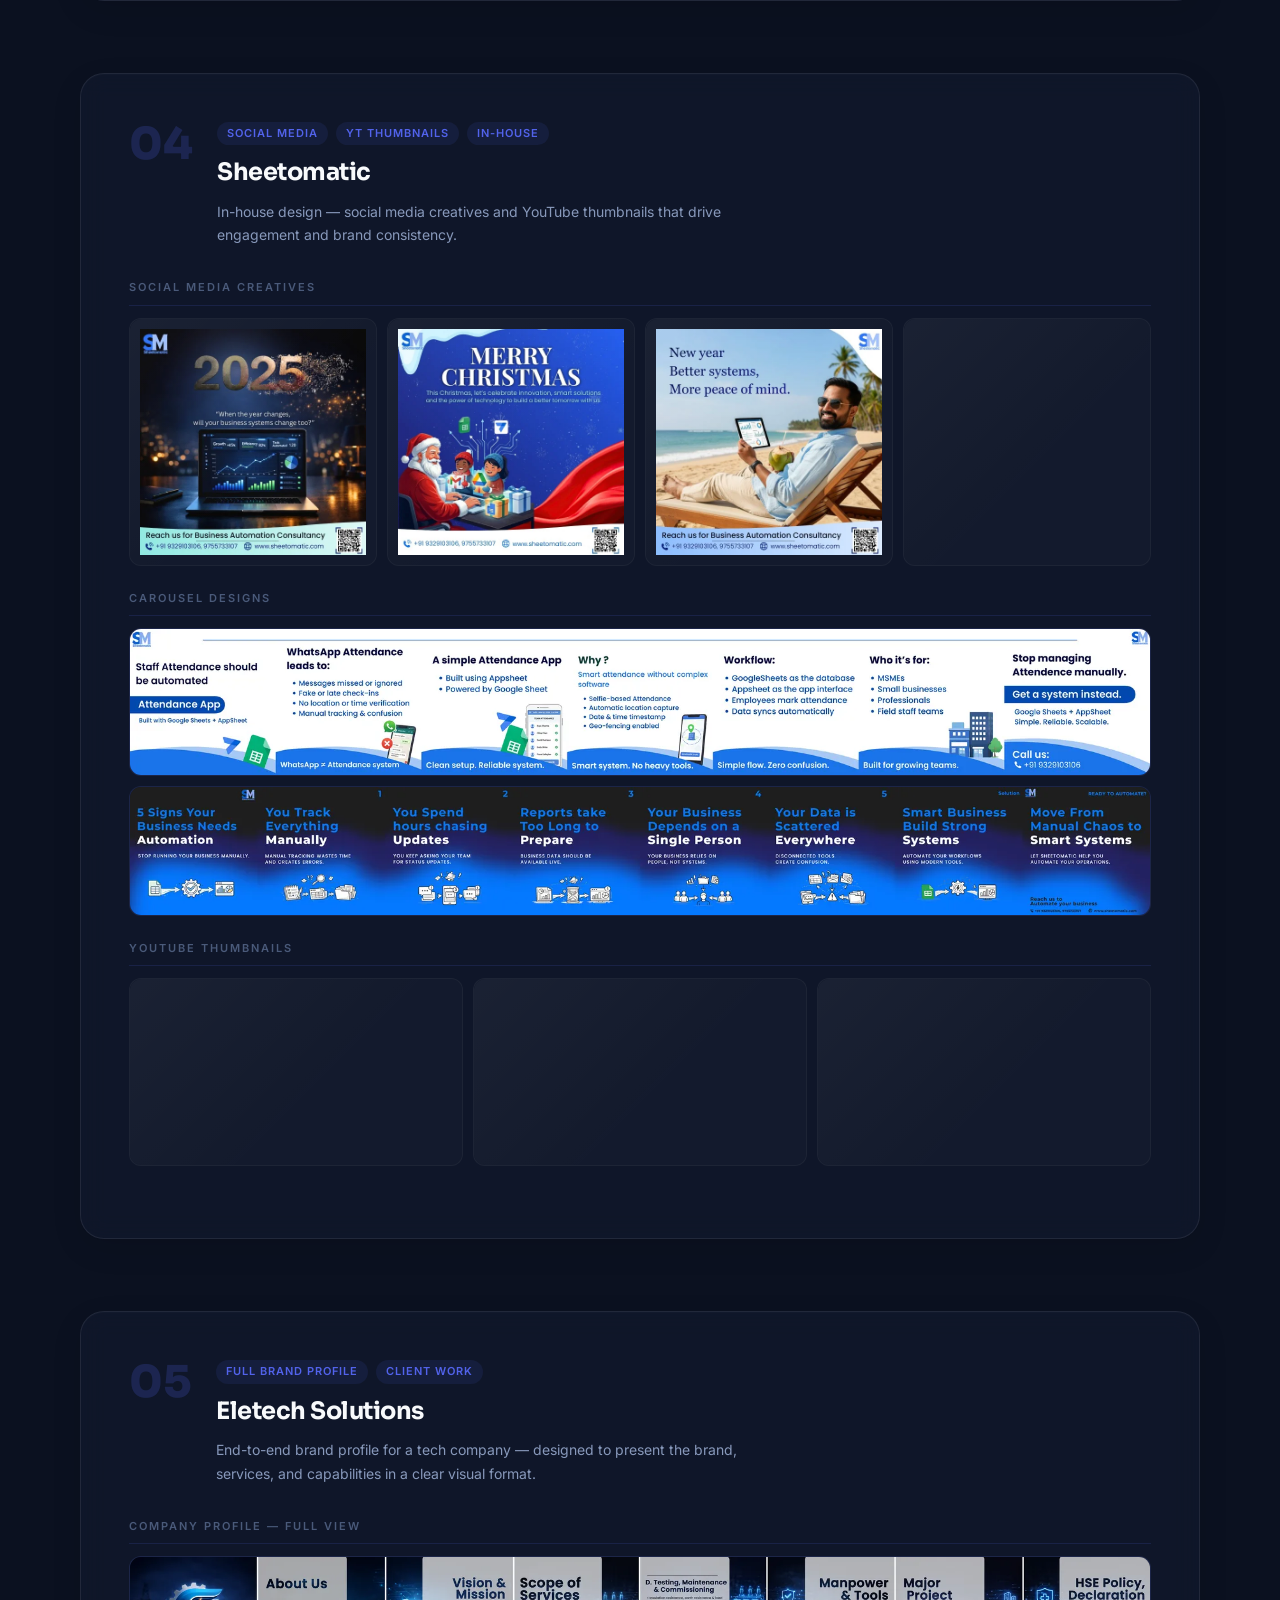
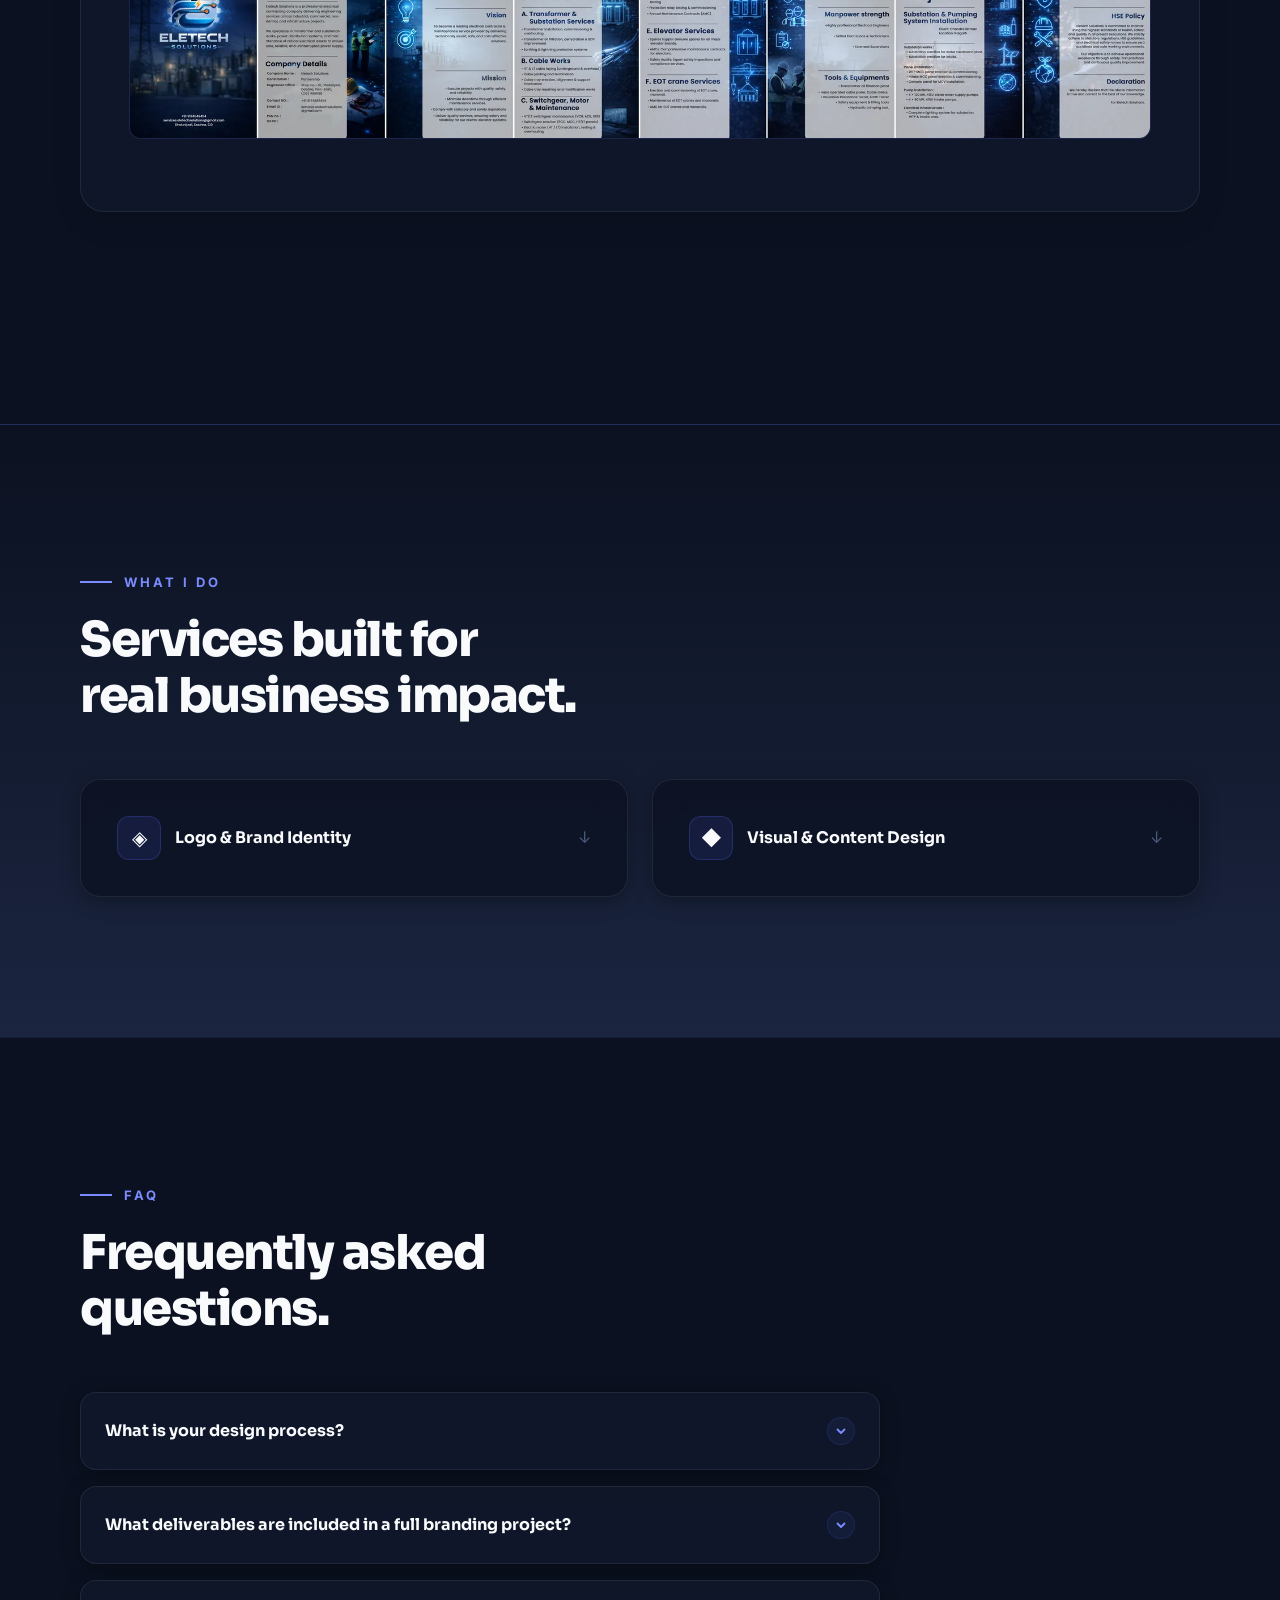
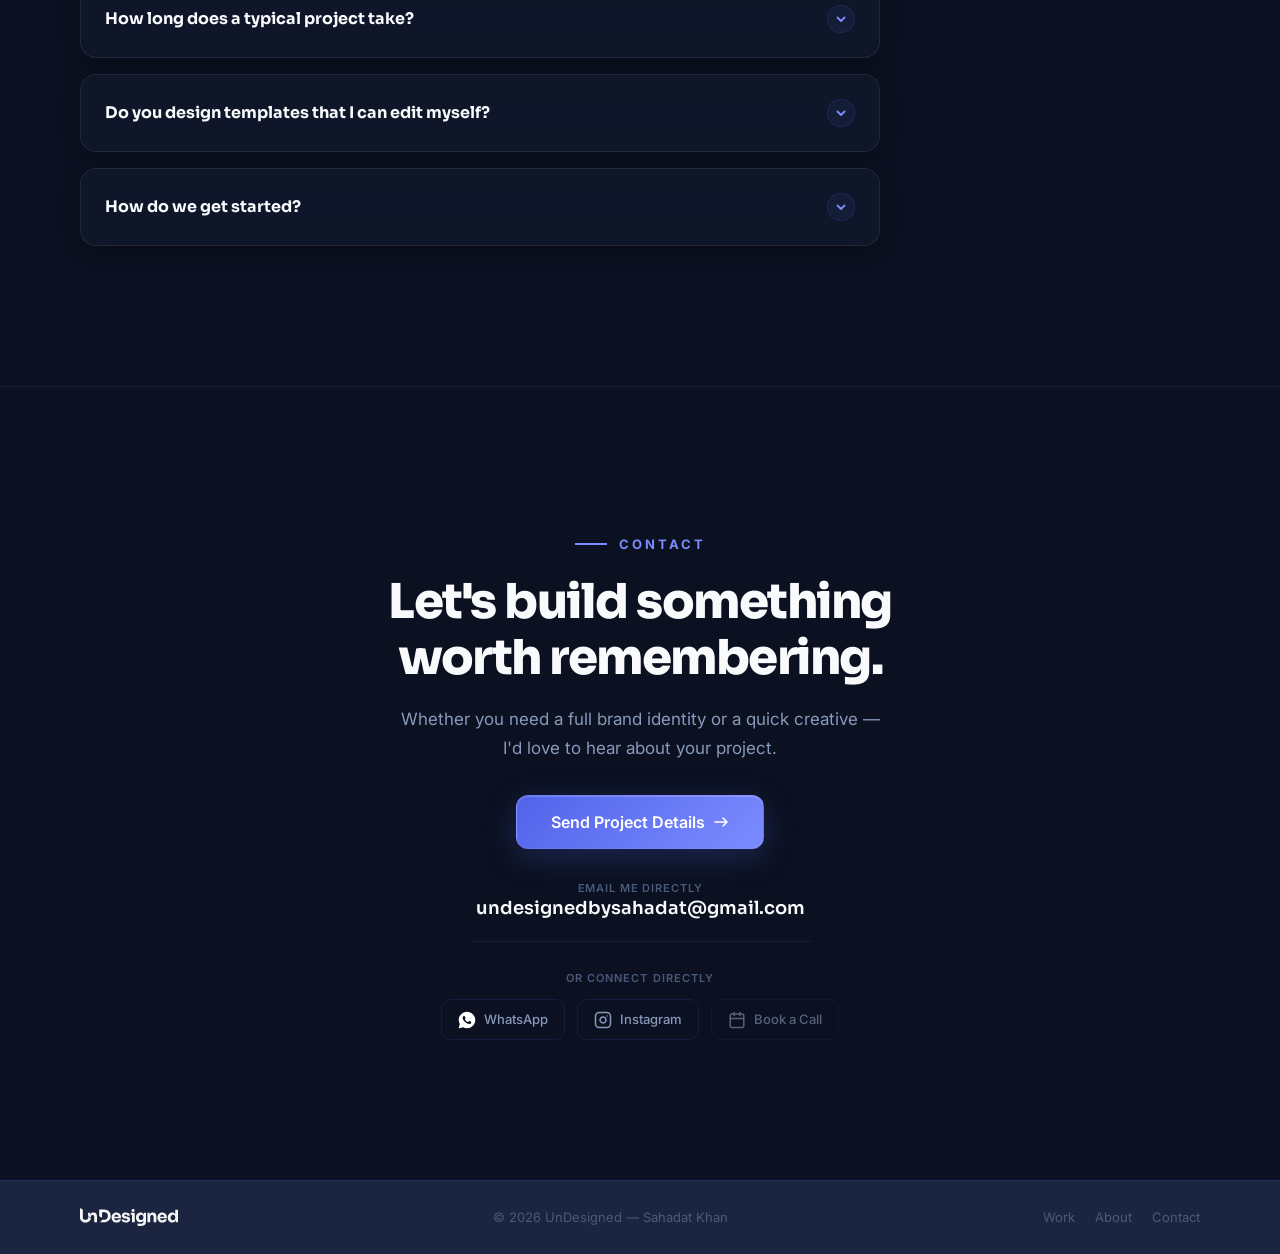
==== commit 4b3bed10: "Add files via upload" ====
--- a/index.html
+++ b/index.html
@@ -37,15 +37,15 @@
   <meta name="twitter:url" content="https://undesignedbysahadat.github.io/undesigned/" />
 
   <!-- Favicons & App Icons -->
-  <link rel="shortcut icon" href="favicons/favicon.ico" type="image/x-icon" />
-  <link rel="icon" type="image/x-icon" href="favicons/favicon.ico" />
-  <link rel="icon" type="image/png" sizes="16x16" href="favicons/favicon-16x16.png" />
-  <link rel="icon" type="image/png" sizes="32x32" href="favicons/favicon-32x32.png" />
-  <link rel="icon" type="image/png" sizes="48x48" href="favicons/favicon-48x48.png" />
-  <link rel="icon" type="image/png" sizes="96x96" href="favicons/favicon-96x96.png" />
-  <link rel="icon" type="image/svg+xml" href="favicons/favicon.svg" />
-  <link rel="apple-touch-icon" sizes="180x180" href="favicons/apple-touch-icon.png" />
-  <link rel="manifest" href="favicons/site.webmanifest" />
+  <link rel="shortcut icon" href="assets/favicons/favicon.ico" type="image/x-icon" />
+  <link rel="icon" type="image/x-icon" href="assets/favicons/favicon.ico" />
+  <link rel="icon" type="image/png" sizes="16x16" href="assets/favicons/favicon-16x16.png" />
+  <link rel="icon" type="image/png" sizes="32x32" href="assets/favicons/favicon-32x32.png" />
+  <link rel="icon" type="image/png" sizes="48x48" href="assets/favicons/favicon-48x48.png" />
+  <link rel="icon" type="image/png" sizes="96x96" href="assets/favicons/favicon-96x96.png" />
+  <link rel="icon" type="image/svg+xml" href="assets/favicons/favicon.svg" />
+  <link rel="apple-touch-icon" sizes="180x180" href="assets/favicons/apple-touch-icon.png" />
+  <link rel="manifest" href="assets/favicons/site.webmanifest" />
 
   <!-- Structured Data (JSON-LD) -->
   <script type="application/ld+json">
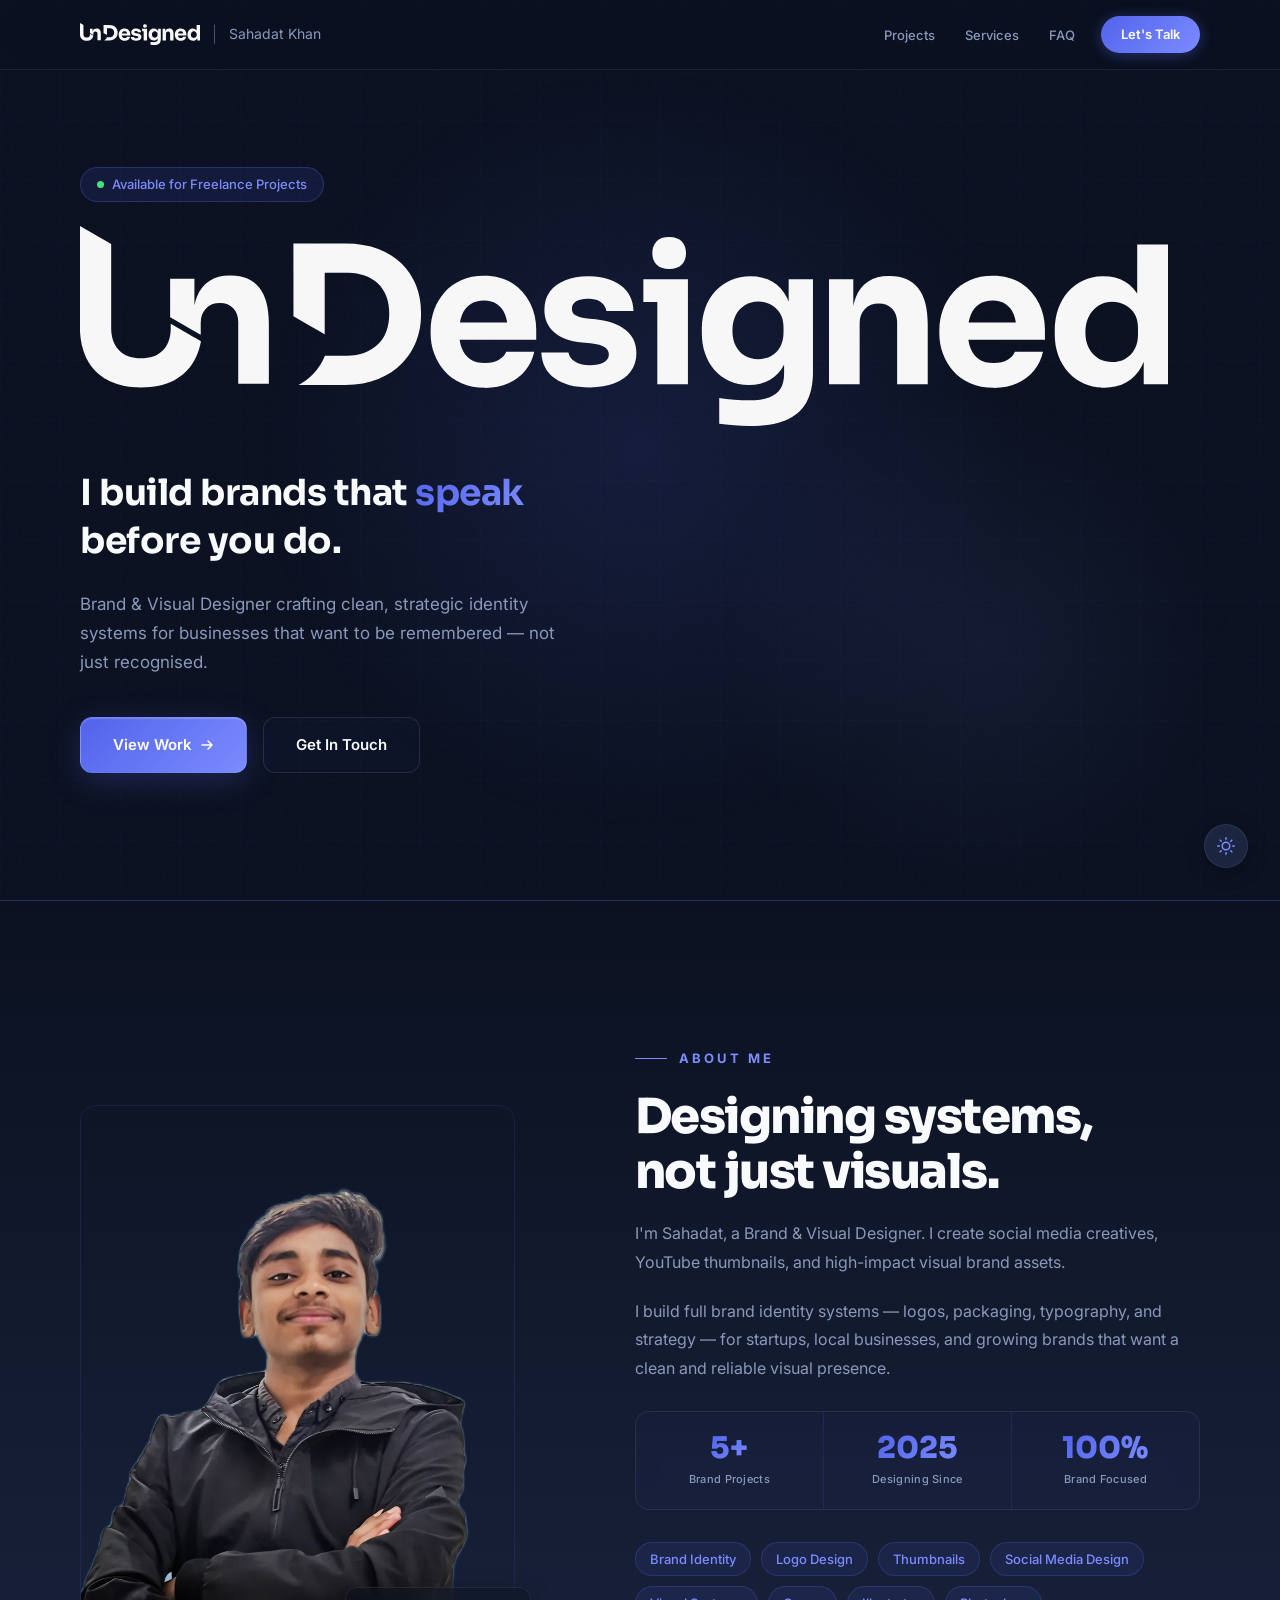
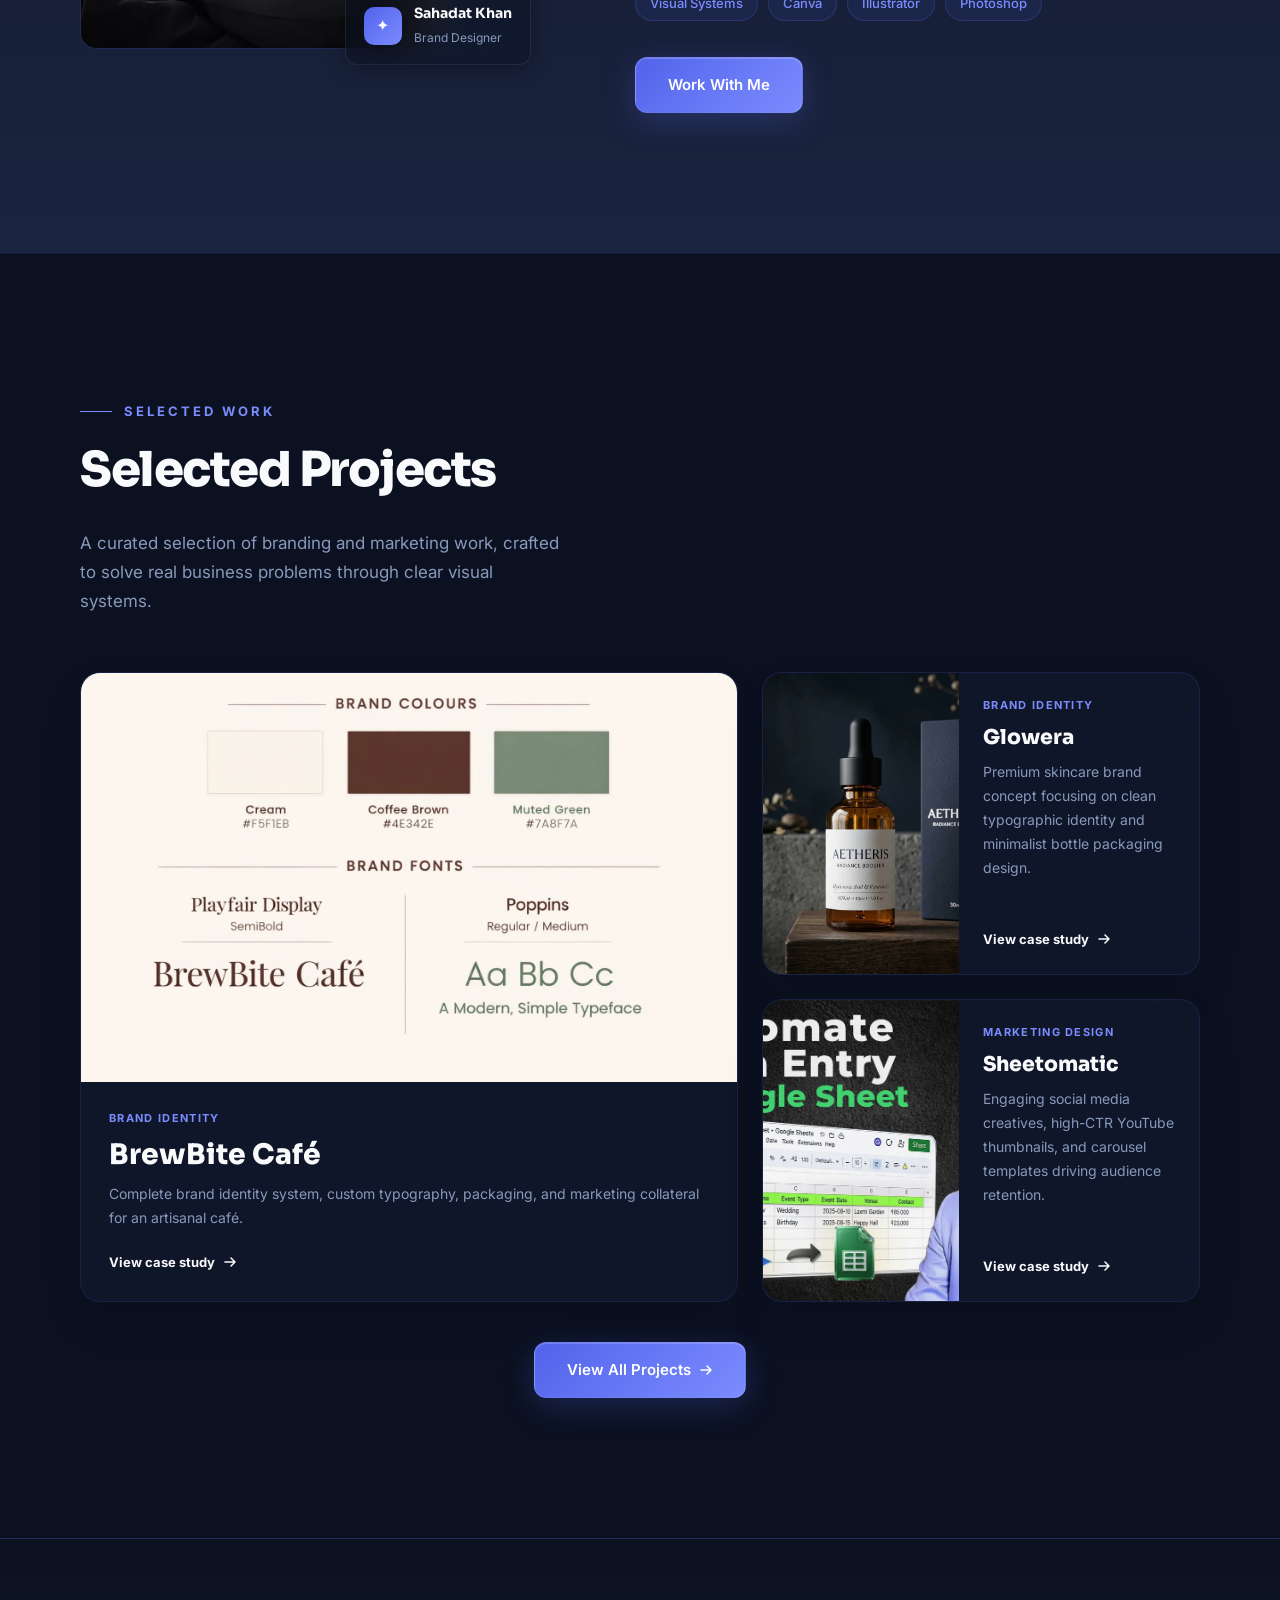
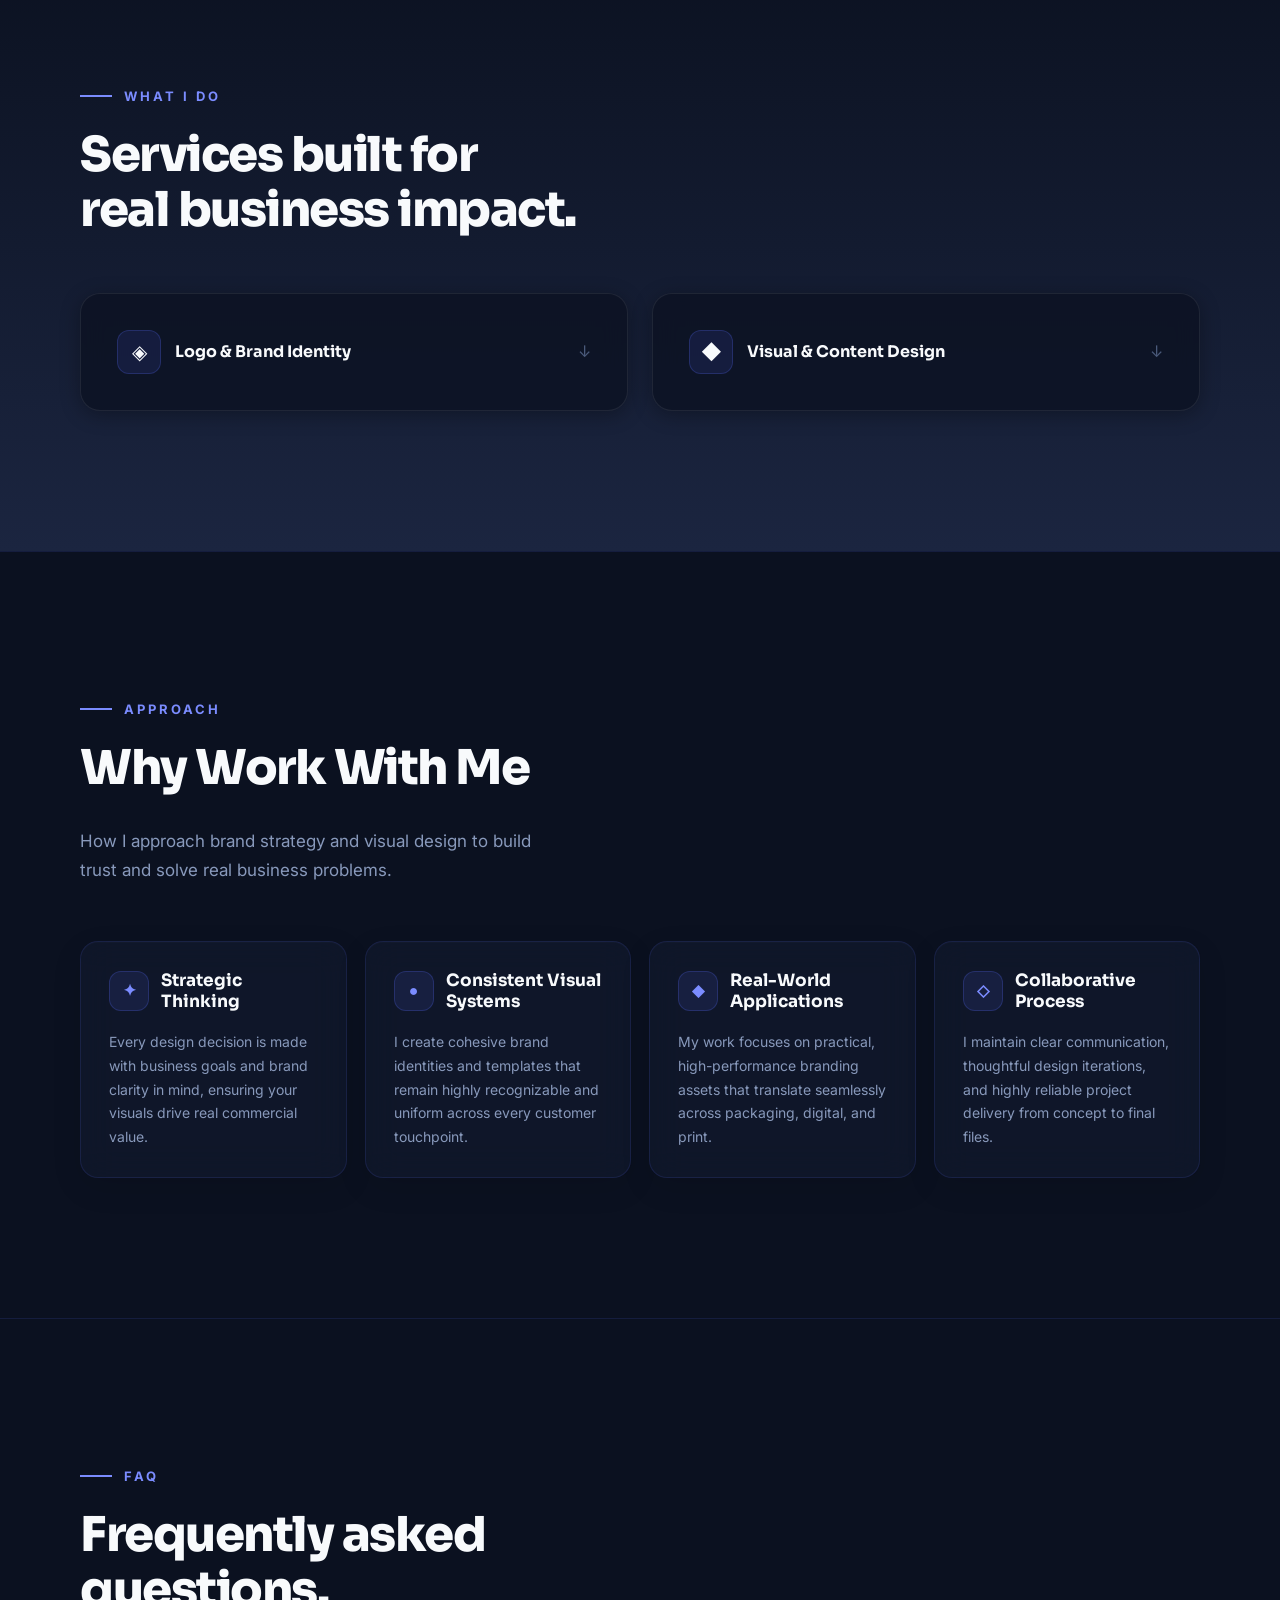
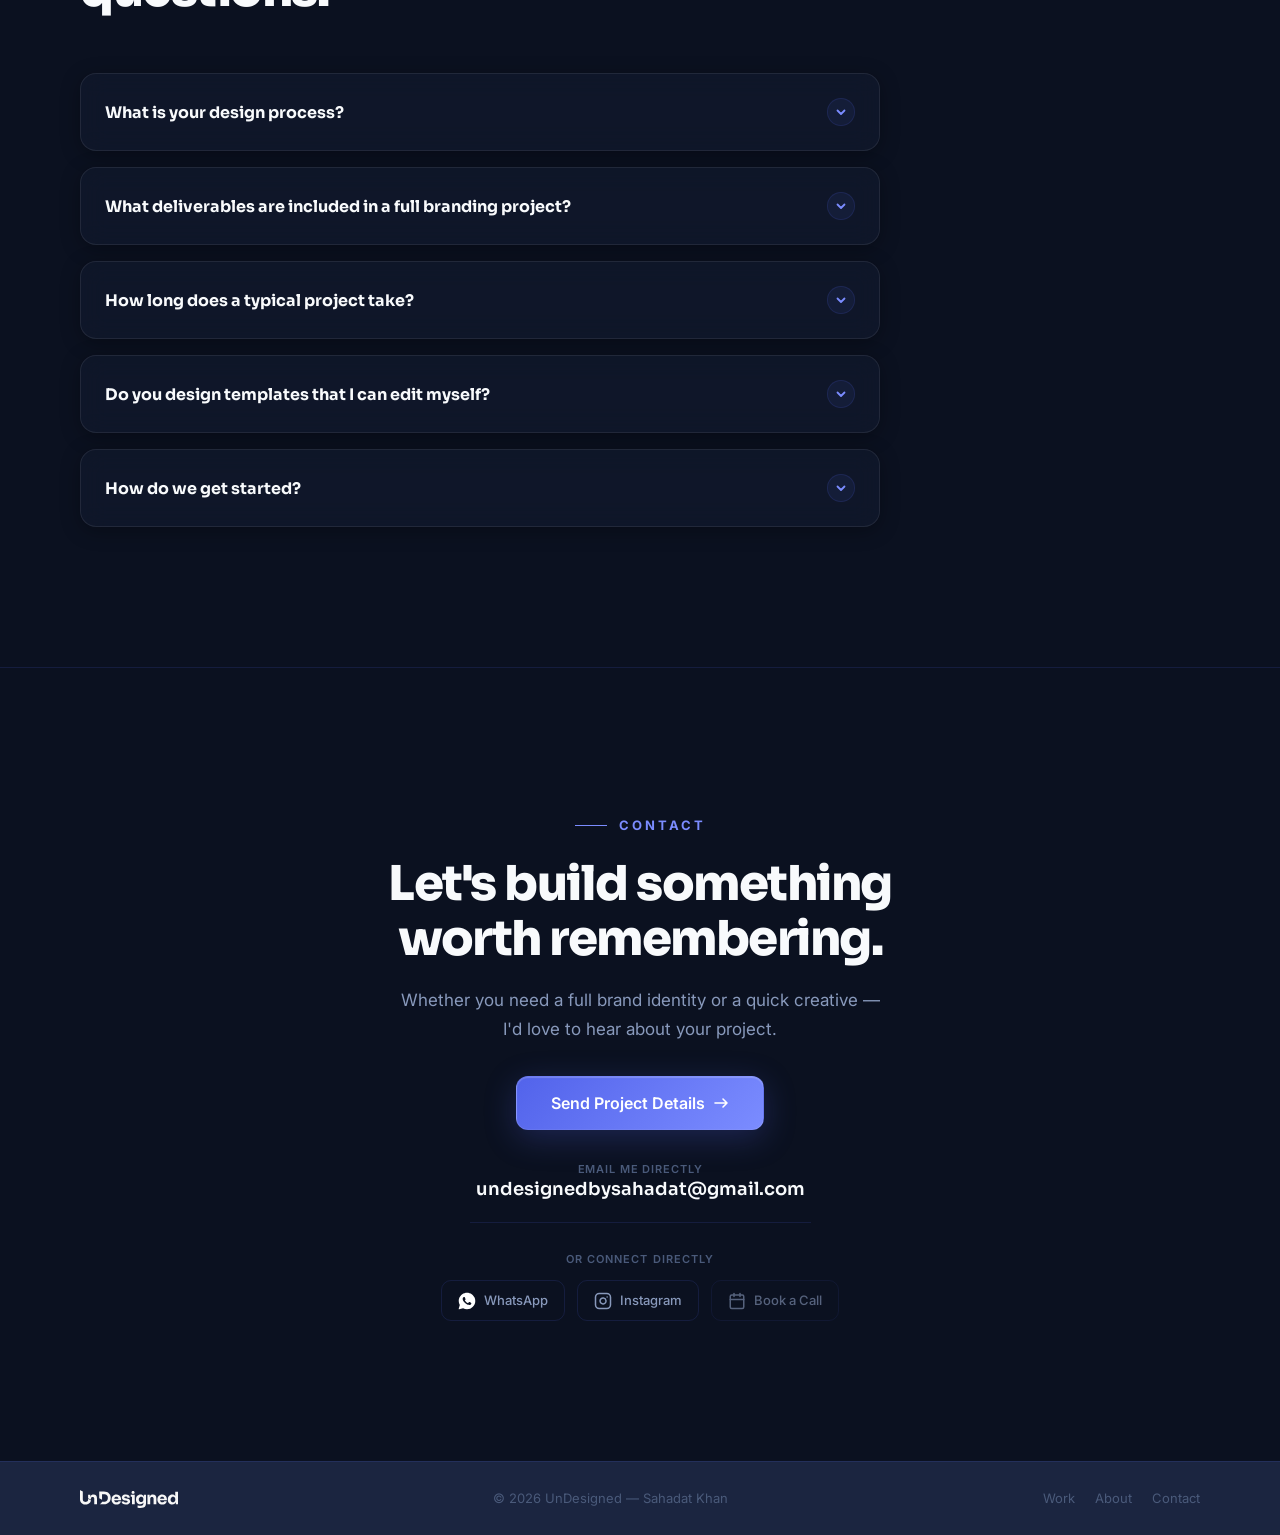
==== commit 66a66dd6: "Add files via upload" ====
--- a/index.html
+++ b/index.html
@@ -177,19 +177,21 @@
   </div>
 
   <!-- MOBILE MENU -->
+  <div class="mobile-menu-backdrop" id="mobileBackdrop"></div>
   <div class="mobile-menu" id="mobileMenu">
+    <button class="mobile-menu-close" id="mobileMenuClose" aria-label="Close menu">×</button>
     <ul>
-      <li><a href="#about" class="mobile-link">About</a></li>
-      <li><a href="#work" class="mobile-link">Work</a></li>
-      <li><a href="#services" class="mobile-link">Services</a></li>
-      <li><a href="#contact" class="mobile-link mobile-link-cta">Let's Talk</a></li>
+      <li><a href="projects.html" class="mobile-link" data-nav-page="projects">Projects</a></li>
+      <li><a href="index.html#services" class="mobile-link">Services</a></li>
+      <li><a href="index.html#faq" class="mobile-link">FAQ</a></li>
+      <li><a href="index.html#contact" class="mobile-link mobile-link-cta">Let's Talk</a></li>
     </ul>
   </div>
 
   <!-- NAVBAR -->
   <nav class="navbar fullwidth" id="navbar">
     <div class="nav-inner" id="navInner">
-      <a href="#home" class="nav-logo">
+      <a href="index.html" class="nav-logo">
         <img src="assets/brand/UnDesigned Logo_wordmark lite.svg" alt="UnDesigned"
           class="nav-logo-wordmark logo-lite" />
         <img src="assets/brand/UnDesigned Logo_wordmark dark.svg" alt="UnDesigned"
@@ -198,11 +200,11 @@
         <span class="nav-logo-name">Sahadat Khan</span>
       </a>
       <ul class="nav-links" id="navLinks">
-        <li><a href="#about">About</a></li>
-        <li><a href="#work">Work</a></li>
-        <li><a href="#services">Services</a></li>
+        <li><a href="projects.html" data-nav-page="projects">Projects</a></li>
+        <li><a href="index.html#services">Services</a></li>
+        <li><a href="index.html#faq">FAQ</a></li>
       </ul>
-      <a href="#contact" class="nav-cta">Let's Talk</a>
+      <a href="index.html#contact" class="nav-cta">Let's Talk</a>
       <button class="hamburger" id="hamburger" aria-label="Menu">
         <span></span><span></span><span></span>
       </button>
@@ -301,8 +303,34 @@
     </div>
   </section>
 
-  <!-- WORK -->
+  <!-- SELECTED PROJECTS -->
   <section id="work">
+    <div class="work-header reveal">
+      <div>
+        <div class="section-label">Selected Work</div>
+        <h2 class="section-title">Selected Projects</h2>
+      </div>
+      <p class="section-subtitle">A curated selection of branding and marketing work, crafted to solve real business
+        problems through clear visual systems.</p>
+    </div>
+
+    <div class="projects-grid" id="projectsGrid">
+      <!-- Rendered dynamically by script.js -->
+    </div>
+
+    <div class="projects-cta-wrap reveal">
+      <a href="projects.html" class="btn-primary">
+        View All Projects
+        <svg width="14" height="14" viewBox="0 0 14 14" fill="none">
+          <path d="M2 7h10M8 3l4 4-4 4" stroke="currentColor" stroke-width="1.5" stroke-linecap="round"
+            stroke-linejoin="round" />
+        </svg>
+      </a>
+    </div>
+  </section>
+
+  <!-- LEGACY WORK (hidden; retained only as previous static reference) -->
+  <section id="legacy-work" hidden style="display:none">
     <div class="work-header reveal">
       <div>
         <div class="section-label">Selected Work</div>
@@ -557,6 +585,56 @@
             <li>Canva & Illustrator Template Sets</li>
           </ul>
         </div>
+      </div>
+    </div>
+  </section>
+
+  <!-- WHY WORK WITH ME -->
+  <section id="why-work-with-me" class="why-section">
+    <div class="work-header reveal">
+      <div>
+        <div class="section-label">Approach</div>
+        <h2 class="section-title">Why Work With Me</h2>
+      </div>
+      <p class="section-subtitle">How I approach brand strategy and visual design to build trust and solve real business
+        problems.</p>
+    </div>
+
+    <div class="why-grid">
+      <div class="trust-card reveal">
+        <div class="trust-header">
+          <div class="trust-icon">✦</div>
+          <h3 class="trust-title">Strategic Thinking</h3>
+        </div>
+        <p class="trust-desc">Every design decision is made with business goals and brand clarity in mind, ensuring your
+          visuals drive real commercial value.</p>
+      </div>
+
+      <div class="trust-card reveal">
+        <div class="trust-header">
+          <div class="trust-icon">●</div>
+          <h3 class="trust-title">Consistent Visual Systems</h3>
+        </div>
+        <p class="trust-desc">I create cohesive brand identities and templates that remain highly recognizable and
+          uniform across every customer touchpoint.</p>
+      </div>
+
+      <div class="trust-card reveal">
+        <div class="trust-header">
+          <div class="trust-icon">◆</div>
+          <h3 class="trust-title">Real-World Applications</h3>
+        </div>
+        <p class="trust-desc">My work focuses on practical, high-performance branding assets that translate seamlessly
+          across packaging, digital, and print.</p>
+      </div>
+
+      <div class="trust-card reveal">
+        <div class="trust-header">
+          <div class="trust-icon">◇</div>
+          <h3 class="trust-title">Collaborative Process</h3>
+        </div>
+        <p class="trust-desc">I maintain clear communication, thoughtful design iterations, and highly reliable project
+          delivery from concept to final files.</p>
       </div>
     </div>
   </section>
@@ -768,4 +846,4 @@
   <script src="script.js"></script>
 </body>
 
-</html>+</html>
